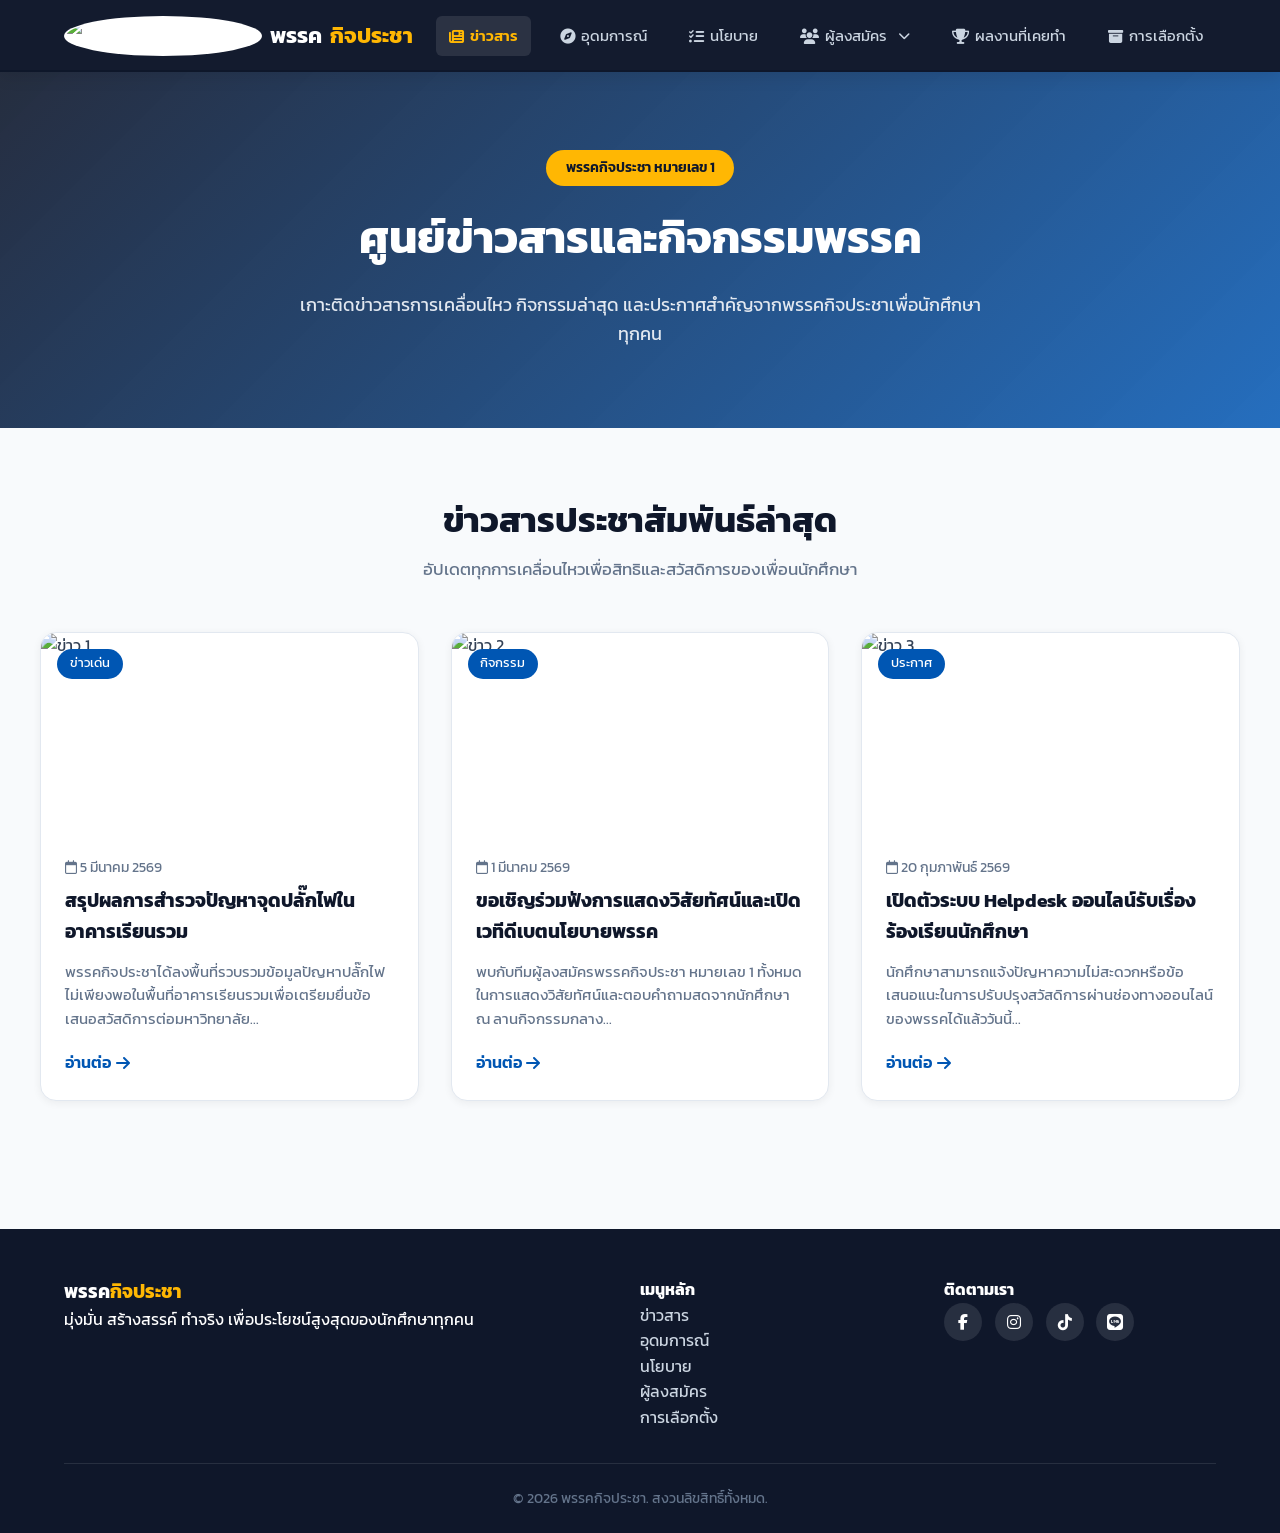
==== index.html @ e157e142 "Add files via upload" ====
<!DOCTYPE html>
<html lang="th">

<head>
    <meta charset="UTF-8">
    <meta name="viewport" content="width=device-width, initial-scale=1.0">
    <title>พรรคกิจประชา - มุ่งมั่น สร้างสรรค์ ทำจริง</title>

    <!-- Font Awesome Icons -->
    <link rel="stylesheet" href="https://cdnjs.cloudflare.com/ajax/libs/font-awesome/6.4.0/css/all.min.css">

    <!-- Google Fonts (Kanit) -->
    <link href="https://fonts.googleapis.com/css2?family=Kanit:wght@300;400;500;600;700&display=swap" rel="stylesheet">
    <link rel="stylesheet" href="style.css">
    <!-- CSS รวมทั้งหมดอยู่ในไฟล์เดียว -->

</head>

<body>

    <!-- Header & Navigation Bar -->
    <header id="navbar">
        <nav>
            <div class="logo">
                <img src="https://scontent-bkk1-1.xx.fbcdn.net/v/t39.30808-6/301998673_479742937495846_8703341393897800953_n.jpg?stp=dst-jpg_tt6&cstp=mx750x750&ctp=s750x750&_nc_cat=106&ccb=1-7&_nc_sid=6ee11a&_nc_ohc=Xnb6W0IdQNkQ7kNvwEFnQJK&_nc_oc=Adq9XtlJ3AgE42coR0HuyTRVXUGsBDK_wvQ3F7qLfOXLGyR4Xwcr4SAEd69-HNTDdKQ&_nc_zt=23&_nc_ht=scontent-bkk1-1.xx&_nc_gid=su1UbnHG2oLveEBMeu8yOA&_nc_ss=7a2a8&oh=00_AQFoLBh2l_4d-lmTVHKwUXByR1XOTA-Iq9SkesvbZ017SA&oe=6A7D83AE"
                    alt="โลโก้พรรคกิจประชา" class="logo-img">
                พรรค<span>กิจประชา</span>
            </div>

            <ul class="nav-links" id="navLinks">
                <li>
                    <a onclick="switchPage('home')" class="nav-link active" id="nav-home">
                        <i class="fa-solid fa-newspaper"></i> ข่าวสาร
                    </a>
                </li>
                <li>
                    <a onclick="switchPage('ideology')" class="nav-link" id="nav-ideology">
                        <i class="fa-solid fa-compass"></i> อุดมการณ์
                    </a>
                </li>
                <li>
                    <a onclick="switchPage('policies')" class="nav-link" id="nav-policies">
                        <i class="fa-solid fa-list-check"></i> นโยบาย
                    </a>
                </li>

                <!-- เมนูดร็อปดาวน์เลือก "องค์การ" หรือ "สภา" -->
                <li class="dropdown">
                    <a onclick="switchPage('candidates')" class="nav-link" id="nav-candidates">
                        <i class="fa-solid fa-users"></i> ผู้ลงสมัคร <i
                            class="fa-solid fa-chevron-down dropdown-icon"></i>
                    </a>
                    <ul class="dropdown-menu">
                        <li>
                            <a onclick="switchPage('candidates', 'organization')">
                                <i class="fa-solid fa-users-gear"></i> องค์การนักศึกษา
                            </a>
                        </li>
                        <li>
                            <a onclick="switchPage('candidates', 'council')">
                                <i class="fa-solid fa-building-columns"></i> สภานักศึกษา
                            </a>
                        </li>
                    </ul>
                </li>

                <li>
                    <a onclick="switchPage('achievements')" class="nav-link" id="nav-achievements">
                        <i class="fa-solid fa-trophy"></i> ผลงานที่เคยทำ
                    </a>
                </li>
                <li>
                    <a onclick="switchPage('election')" class="nav-link" id="nav-election">
                        <i class="fa-solid fa-box-archive"></i> การเลือกตั้ง
                    </a>
                </li>
            </ul>

            <div class="hamburger" id="hamburger"><i class="fa-solid fa-bars"></i></div>
        </nav>
    </header>

    <!-- PAGE 1: หน้าหลัก (ศูนย์ข่าวสารและกิจกรรม) -->
    <main id="page-home" class="page-section active">
        <section class="hero-section">
            <div class="hero-content">
                <span class="badge">พรรคกิจประชา หมายเลข 1</span>
                <h1>ศูนย์ข่าวสารและกิจกรรมพรรค</h1>
                <p>เกาะติดข่าวสารการเคลื่อนไหว กิจกรรมล่าสุด และประกาศสำคัญจากพรรคกิจประชาเพื่อนักศึกษาทุกคน</p>
            </div>
        </section>

        <section class="section-padding container">
            <h2 class="section-title">ข่าวสารประชาสัมพันธ์ล่าสุด</h2>
            <p class="section-subtitle">อัปเดตทุกการเคลื่อนไหวเพื่อสิทธิและสวัสดิการของเพื่อนนักศึกษา</p>

            <div class="news-grid">
                <article class="news-card">
                    <div class="news-img">
                        <img src="https://images.unsplash.com/photo-1540575467063-178a50c2df87?auto=format&fit=crop&w=600&q=80"
                            alt="ข่าว 1">
                        <span class="news-tag">ข่าวเด่น</span>
                    </div>
                    <div class="news-body">
                        <span class="news-date"><i class="fa-regular fa-calendar"></i> 5 มีนาคม 2569</span>
                        <h3>สรุปผลการสำรวจปัญหาจุดปลั๊กไฟในอาคารเรียนรวม</h3>
                        <p>พรรคกิจประชาได้ลงพื้นที่รวบรวมข้อมูลปัญหาปลั๊กไฟไม่เพียงพอในพื้นที่อาคารเรียนรวมเพื่อเตรียมยื่นข้อเสนอสวัสดิการต่อมหาวิทยาลัย...
                        </p>
                        <a href="#" class="news-link">อ่านต่อ <i class="fa-solid fa-arrow-right"></i></a>
                    </div>
                </article>

                <article class="news-card">
                    <div class="news-img">
                        <img src="https://images.unsplash.com/photo-1523580494863-6f3031224c94?auto=format&fit=crop&w=600&q=80"
                            alt="ข่าว 2">
                        <span class="news-tag">กิจกรรม</span>
                    </div>
                    <div class="news-body">
                        <span class="news-date"><i class="fa-regular fa-calendar"></i> 1 มีนาคม 2569</span>
                        <h3>ขอเชิญร่วมฟังการแสดงวิสัยทัศน์และเปิดเวทีดีเบตนโยบายพรรค</h3>
                        <p>พบกับทีมผู้ลงสมัครพรรคกิจประชา หมายเลข 1 ทั้งหมด ในการแสดงวิสัยทัศน์และตอบคำถามสดจากนักศึกษา
                            ณ ลานกิจกรรมกลาง...</p>
                        <a href="#" class="news-link">อ่านต่อ <i class="fa-solid fa-arrow-right"></i></a>
                    </div>
                </article>

                <article class="news-card">
                    <div class="news-img">
                        <img src="https://images.unsplash.com/photo-1517048676732-d65bc937f952?auto=format&fit=crop&w=600&q=80"
                            alt="ข่าว 3">
                        <span class="news-tag">ประกาศ</span>
                    </div>
                    <div class="news-body">
                        <span class="news-date"><i class="fa-regular fa-calendar"></i> 20 กุมภาพันธ์ 2569</span>
                        <h3>เปิดตัวระบบ Helpdesk ออนไลน์รับเรื่องร้องเรียนนักศึกษา</h3>
                        <p>นักศึกษาสามารถแจ้งปัญหาความไม่สะดวกหรือข้อเสนอแนะในการปรับปรุงสวัสดิการผ่านช่องทางออนไลน์ของพรรคได้แล้ววันนี้...
                        </p>
                        <a href="#" class="news-link">อ่านต่อ <i class="fa-solid fa-arrow-right"></i></a>
                    </div>
                </article>
            </div>
        </section>
    </main>

    <!-- PAGE 2: อุดมการณ์พรรค -->
    <main id="page-ideology" class="page-section">
        <section class="section-padding container">
            <h2 class="section-title">อุดมการณ์พรรค</h2>
            <p class="section-subtitle">หลักการที่พวกเรายึดมั่นและใช้เป็นแนวทางในการทำงานเพื่อนักศึกษาทุกคน</p>

            <div class="grid-3">
                <div class="card-box">
                    <div class="card-icon"><i class="fa-solid fa-shield-halved"></i></div>
                    <h3>โปร่งใส ตรวจสอบได้</h3>
                    <p>ยึดมั่นในธรรมาภิบาล
                        พร้อมเปิดเผยการทำงานและการใช้งบประมาณสโมสรนักศึกษาให้ทุกคนรับรู้ผ่านระบบแดชบอร์ดออนไลน์</p>
                </div>
                <div class="card-box">
                    <div class="card-icon"><i class="fa-solid fa-hand-holding-heart"></i></div>
                    <h3>เท่าเทียม และครอบคลุม</h3>
                    <p>เคารพความหลากหลายทางความคิด เพศ และวัฒนธรรม เพื่อสร้างสังคมนักศึกษาที่เป็นมิตร ปลอดภัย
                        และเปิดกว้างสำหรับทุกคน</p>
                </div>
                <div class="card-box">
                    <div class="card-icon"><i class="fa-solid fa-bullseye"></i></div>
                    <h3>เน้นผลประโยชน์นักศึกษา</h3>
                    <p>พร้อมเป็นตัวแทนในการปกป้องสิทธิ สวัสดิการ และผลประโยชน์สูงสุดของเพื่อนนักศึกษา
                        โดยไม่ยอมก้มหัวให้กับความไม่ถูกต้อง</p>
                </div>
            </div>
        </section>
    </main>

    <!-- PAGE 3: นโยบายพรรค -->
    <main id="page-policies" class="page-section">
        <section class="section-padding container">
            <h2 class="section-title">นโยบายพรรค</h2>
            <p class="section-subtitle">ข้อเสนอที่จับต้องได้ นำไปปฏิบัติได้จริง
                เพื่อคุณภาพชีวิตที่ดีขึ้นในรั้วมหาวิทยาลัย</p>

            <div class="grid-3">
                <div class="policy-card">
                    <div class="policy-badge">สวัสดิการ</div>
                    <h3>1. ปรับปรุงสวัสดิการและสิ่งอำนวยความสะดวก</h3>
                    <p>เพิ่มจุดปลั๊กไฟ ห้องอ่านหนังสือ 24 ชม. ในช่วงสอบ
                        และปรับปรุงไฟส่องสว่างตามจุดเสี่ยงรอบมหาวิทยาลัยเพื่อความปลอดภัย</p>
                </div>
                <div class="policy-card">
                    <div class="policy-badge">การเดินทาง</div>
                    <h3>2. ผลักดันการเดินทางที่ปลอดภัยและสะดวก</h3>
                    <p>เพิ่มจำนวนรถรับ-ส่งภายในมหาวิทยาลัย (EV Shuttle)
                        และประสานงานปรับปรุงทางเท้าให้รองรับผู้ใช้งานทุกคน</p>
                </div>
                <div class="policy-card">
                    <div class="policy-badge">กิจกรรม</div>
                    <h3>3. สนับสนุนกิจกรรมและการเรียนรู้</h3>
                    <p>กระจายงบประมาณจัดชมรมอย่างทั่วถึง และเพิ่มทุนสนับสนุนการแข่งขัน/สัมมนานอกสถานที่ของนักศึกษา</p>
                </div>
            </div>
        </section>
    </main>

    <!-- PAGE 4: แนะนำผู้ลงสมัคร (องค์การ & สภา) -->
    <main id="page-candidates" class="page-section">
        <section class="section-padding container">
            <h2 class="section-title">ผู้สมัครรับเลือกตั้ง</h2>
            <p class="section-subtitle">พรรคกิจประชา หมายเลข 1 มุ่งมั่นรับใช้และขับเคลื่อนพลังนักศึกษา</p>

            <!-- ปุ่ม Toggle สลับหน้า องค์การ/สภานักศึกษา -->
            <div class="org-toggle-container">
                <button class="org-tab-btn active" id="btn-tab-org" onclick="switchOrgTab('organization')">
                    <i class="fa-solid fa-users-gear"></i> องค์การนักศึกษา (20 ตำแหน่ง)
                </button>
                <button class="org-tab-btn" id="btn-tab-council" onclick="switchOrgTab('council')">
                    <i class="fa-solid fa-building-columns"></i> สภานักศึกษา (สัดส่วนทั่วไป & คณะ)
                </button>
            </div>

            <!-- TAB 1: องค์การนักศึกษา -->
            <div id="tab-organization" class="org-tab-content active">
                <h3 class="group-header-title"><i class="fa-solid fa-user-check"></i> ผู้ลงสมัครองค์การนักศึกษา (20
                    ฝ่าย/ตำแหน่ง)</h3>

                <div class="candidate-photo-grid">
                    <div class="photo-card" onclick="openModal('นายรุสฟาน อุโบ', 'นายกองค์การนักศึกษา', 'pang.JPG')">
                        <div class="photo-frame"><img src="pang.JPG" alt="ผู้สมัคร"></div>
                        <div class="photo-card-info">
                            <div class="candidate-name-th">รุสฟาน</div>
                            <div class="candidate-surname-th">อุโบ</div>
                            <span class="candidate-position-tag">นายกองค์การนักศึกษา</span>
                        </div>
                    </div>

                    <div class="photo-card" onclick="openModal('นายริดวัน แวนิ', 'อุปนายกฝ่ายบริหาร', 'wang.jpg')">
                        <div class="photo-frame"><img src="wang.jpg" alt="ผู้สมัคร"></div>
                        <div class="photo-card-info">
                            <div class="candidate-name-th">ริดวัน</div>
                            <div class="candidate-surname-th">แวนิ</div>
                            <span class="candidate-position-tag">อุปนายกฝ่ายบริหาร</span>
                        </div>
                    </div>

                    <div class="photo-card"
                        onclick="openModal('นางสาวแวนาเฟียนา หลงเน๊าะ', 'เหรัญญิก', 'waefiana.jpg')">
                        <div class="photo-frame"><img src="waefiana.jpg" alt="ผู้สมัคร"></div>
                        <div class="photo-card-info">
                            <div class="candidate-name-th">แวนาเฟียนา</div>
                            <div class="candidate-surname-th">หลงเน๊าะ</div>
                            <span class="candidate-position-tag">เหรัญญิก</span>
                        </div>
                    </div>

                    <div class="photo-card"
                        onclick="openModal('นายซุลฟาฮ์มี อีซอ', 'เลขาธิการ', 'นาย ซุลฟาฮ์มีน อีซอ.jpg')">
                        <div class="photo-frame"><img src="นาย ซุลฟาฮ์มีน อีซอ.jpg" alt="ผู้สมัคร"></div>
                        <div class="photo-card-info">
                            <div class="candidate-name-th">ซุลฟาฮ์มี</div>
                            <div class="candidate-surname-th">อีซอ</div>
                            <span class="candidate-position-tag">เลขาธิการ</span>
                        </div>
                    </div>

                    <div class="photo-card" onclick="openModal('นายอานัส แมแล', 'นายทะเบียน', 'นาย อนัส แมแล.jpg')">
                        <div class="photo-frame"><img src="นาย อนัส แมแล.jpg" alt="ผู้สมัคร"></div>
                        <div class="photo-card-info">
                            <div class="candidate-name-th">อานัส</div>
                            <div class="candidate-surname-th">แมแล</div>
                            <span class="candidate-position-tag">นายทะเบียน</span>
                        </div>
                    </div>

                    <div class="photo-card"
                        onclick="openModal('นายอัสนาวีย์ ปะกาฮะรัง', 'ฝ่ายสวัสดิการนักศึกษา', 'อัสนาวีย์  ปะกาฮะรัง.JPG')">
                        <div class="photo-frame"><img src="อัสนาวีย์  ปะกาฮะรัง.JPG" alt="ผู้สมัคร"></div>
                        <div class="photo-card-info">
                            <div class="candidate-name-th">อัสนาวีย์</div>
                            <div class="candidate-surname-th">ปะกาฮะรัง</div>
                            <span class="candidate-position-tag">ฝ่ายสวัสดิการนักศึกษา</span>
                        </div>
                    </div>

                    <div class="photo-card"
                        onclick="openModal('นายอิบรอเฮง เจะเลาะ', 'ฝ่ายเทคโนโลยีสารสนเทศ', 'อิบรอเฮง เจะเลาะ .jpg')">
                        <div class="photo-frame"><img src="อิบรอเฮง เจะเลาะ .jpg" alt="ผู้สมัคร"></div>
                        <div class="photo-card-info">
                            <div class="candidate-name-th">อิบรอเฮง</div>
                            <div class="candidate-surname-th">เจะเลาะ</div>
                            <span class="candidate-position-tag">ฝ่ายเทคโนโลยีสารสนเทศ</span>
                        </div>
                    </div>

                    <div class="photo-card" onclick="openModal('นางสาวภัทรา รักเรียน', 'ฝ่ายประชาสัมพันธ์', 'แนน.JPG')">
                        <div class="photo-frame"><img src="แนน.JPG" alt="ผู้สมัคร"></div>
                        <div class="photo-card-info">
                            <div class="candidate-name-th">ภัทรา</div>
                            <div class="candidate-surname-th">รักเรียน</div>
                            <span class="candidate-position-tag">ฝ่ายประชาสัมพันธ์</span>
                        </div>
                    </div>

                    <div class="photo-card" onclick="openModal('นางสาวภัทรา รักเรียน', 'ฝ่ายประชาสัมพันธ์', 'แนน.JPG')">
                        <div class="photo-frame"><img src="แนน.JPG" alt="ผู้สมัคร"></div>
                        <div class="photo-card-info">
                            <div class="candidate-name-th">ภัทรา</div>
                            <div class="candidate-surname-th">รักเรียน</div>
                            <span class="candidate-position-tag">ฝ่ายประชาสัมพันธ์</span>
                        </div>
                    </div>

                    <div class="photo-card" onclick="openModal('นางสาวภัทรา รักเรียน', 'ฝ่ายประชาสัมพันธ์', 'แนน.JPG')">
                        <div class="photo-frame"><img src="แนน.JPG" alt="ผู้สมัคร"></div>
                        <div class="photo-card-info">
                            <div class="candidate-name-th">ภัทรา</div>
                            <div class="candidate-surname-th">รักเรียน</div>
                            <span class="candidate-position-tag">ฝ่ายประชาสัมพันธ์</span>
                        </div>
                    </div>

                    <div class="photo-card" onclick="openModal('นางสาวภัทรา รักเรียน', 'ฝ่ายประชาสัมพันธ์', 'แนน.JPG')">
                        <div class="photo-frame"><img src="แนน.JPG" alt="ผู้สมัคร"></div>
                        <div class="photo-card-info">
                            <div class="candidate-name-th">ภัทรา</div>
                            <div class="candidate-surname-th">รักเรียน</div>
                            <span class="candidate-position-tag">ฝ่ายประชาสัมพันธ์</span>
                        </div>
                    </div>

                    <div class="photo-card" onclick="openModal('นางสาวภัทรา รักเรียน', 'ฝ่ายประชาสัมพันธ์', 'แนน.JPG')">
                        <div class="photo-frame"><img src="แนน.JPG" alt="ผู้สมัคร"></div>
                        <div class="photo-card-info">
                            <div class="candidate-name-th">ภัทรา</div>
                            <div class="candidate-surname-th">รักเรียน</div>
                            <span class="candidate-position-tag">ฝ่ายประชาสัมพันธ์</span>
                        </div>
                    </div>

                    <div class="photo-card" onclick="openModal('นางสาวภัทรา รักเรียน', 'ฝ่ายประชาสัมพันธ์', 'แนน.JPG')">
                        <div class="photo-frame"><img src="แนน.JPG" alt="ผู้สมัคร"></div>
                        <div class="photo-card-info">
                            <div class="candidate-name-th">ภัทรา</div>
                            <div class="candidate-surname-th">รักเรียน</div>
                            <span class="candidate-position-tag">ฝ่ายประชาสัมพันธ์</span>
                        </div>
                    </div>

                    <div class="photo-card" onclick="openModal('นางสาวภัทรา รักเรียน', 'ฝ่ายประชาสัมพันธ์', 'แนน.JPG')">
                        <div class="photo-frame"><img src="แนน.JPG" alt="ผู้สมัคร"></div>
                        <div class="photo-card-info">
                            <div class="candidate-name-th">ภัทรา</div>
                            <div class="candidate-surname-th">รักเรียน</div>
                            <span class="candidate-position-tag">ฝ่ายประชาสัมพันธ์</span>
                        </div>
                    </div>

                    <div class="photo-card" onclick="openModal('นางสาวภัทรา รักเรียน', 'ฝ่ายประชาสัมพันธ์', 'แนน.JPG')">
                        <div class="photo-frame"><img src="แนน.JPG" alt="ผู้สมัคร"></div>
                        <div class="photo-card-info">
                            <div class="candidate-name-th">ภัทรา</div>
                            <div class="candidate-surname-th">รักเรียน</div>
                            <span class="candidate-position-tag">ฝ่ายประชาสัมพันธ์</span>
                        </div>
                    </div>

                    <div class="photo-card" onclick="openModal('นางสาวภัทรา รักเรียน', 'ฝ่ายประชาสัมพันธ์', 'แนน.JPG')">
                        <div class="photo-frame"><img src="แนน.JPG" alt="ผู้สมัคร"></div>
                        <div class="photo-card-info">
                            <div class="candidate-name-th">ภัทรา</div>
                            <div class="candidate-surname-th">รักเรียน</div>
                            <span class="candidate-position-tag">ฝ่ายประชาสัมพันธ์</span>
                        </div>
                    </div>

                    <div class="photo-card" onclick="openModal('นางสาวภัทรา รักเรียน', 'ฝ่ายประชาสัมพันธ์', 'แนน.JPG')">
                        <div class="photo-frame"><img src="แนน.JPG" alt="ผู้สมัคร"></div>
                        <div class="photo-card-info">
                            <div class="candidate-name-th">ภัทรา</div>
                            <div class="candidate-surname-th">รักเรียน</div>
                            <span class="candidate-position-tag">ฝ่ายประชาสัมพันธ์</span>
                        </div>
                    </div>

                    <div class="photo-card" onclick="openModal('นางสาวภัทรา รักเรียน', 'ฝ่ายประชาสัมพันธ์', 'แนน.JPG')">
                        <div class="photo-frame"><img src="แนน.JPG" alt="ผู้สมัคร"></div>
                        <div class="photo-card-info">
                            <div class="candidate-name-th">ภัทรา</div>
                            <div class="candidate-surname-th">รักเรียน</div>
                            <span class="candidate-position-tag">ฝ่ายประชาสัมพันธ์</span>
                        </div>
                    </div>
                </div>
            </div>

            <!-- TAB 2: สภานักศึกษา -->
            <div id="tab-council" class="org-tab-content">
                <div class="council-section">
                    <h3 class="group-header-title"><i class="fa-solid fa-layer-group"></i> สมาชิกสภานักศึกษา -
                        แบบสัดส่วนทั่วไป (20 ลำดับ)</h3>
                    <div class="candidate-photo-grid">
                        <div class="photo-card">
                            <div class="photo-frame"><img src="wang.jpg" alt="ผู้สมัคร"></div>
                            <div class="photo-card-info">
                                <div class="candidate-name-th">ริดวัน แวนิ</div>
                                <div class="candidate-surname-th">คณะมนุษยศาสตร์และสังคมศาสตร์</div>
                                <span class="candidate-position-tag">สัดส่วนทั่วไป ลำดับ 1</span>
                            </div>
                        </div>

                        <div class="photo-card">
                            <div class="photo-frame"><img src="อิลยาส สะอารี.png" alt="ผู้สมัคร"></div>
                            <div class="photo-card-info">
                                <div class="candidate-name-th">อิลยาส สะอารี</div>
                                <div class="candidate-surname-th">คณะรัฐศาสตร์</div>
                                <span class="candidate-position-tag">สัดส่วนทั่วไป ลำดับ 2</span>
                            </div>
                        </div>

                        <div class="photo-card">
                            <div class="photo-frame"><img src="ฟัฎลินี.jpg" alt="ผู้สมัคร"></div>
                            <div class="photo-card-info">
                                <div class="candidate-name-th">ฟัฎลินี โต๊ะกาลี</div>
                                <div class="candidate-surname-th">คณะมนุษยศาสตร์และสังคมศาสตร์</div>
                                <span class="candidate-position-tag">สัดส่วนทั่วไป ลำดับ 3</span>
                            </div>
                        </div>

                        <div class="photo-card">
                            <div class="photo-frame"><img src="นาซีเราะห์.JPG" alt="ผู้สมัคร"></div>
                            <div class="photo-card-info">
                                <div class="candidate-name-th">นาซีเราห์ แมหะ</div>
                                <div class="candidate-surname-th">คณะมนุษยศาสตร์และสังคมศาสตร์</div>
                                <span class="candidate-position-tag">สัดส่วนทั่วไป ลำดับ 4</span>
                            </div>
                        </div>

                        <div class="photo-card">
                            <div class="photo-frame"><img src="อุลฟะฮ เจ๊ะโด.png" alt="ผู้สมัคร"></div>
                            <div class="photo-card-info">
                                <div class="candidate-name-th">อุลฟะฮ เจ๊ะโด</div>
                                <div class="candidate-surname-th">คณะรัฐศาสตร์</div>
                                <span class="candidate-position-tag">สัดส่วนทั่วไป ลำดับ 5</span>
                            </div>
                        </div>

                        <div class="photo-card">
                            <div class="photo-frame"><img src="ซูไรดา ลาเต๊ะ.JPG" alt="ผู้สมัคร"></div>
                            <div class="photo-card-info">
                                <div class="candidate-name-th">ซูไรดา ลาเต๊ะ</div>
                                <div class="candidate-surname-th">คณะรัฐศาสตร์</div>
                                <span class="candidate-position-tag">สัดส่วนทั่วไป ลำดับ 6</span>
                            </div>
                        </div>

                        <div class="photo-card">
                            <div class="photo-frame"><img src="สุพัตรา เหมพันธ์.JPG" alt="ผู้สมัคร"></div>
                            <div class="photo-card-info">
                                <div class="candidate-name-th">สุพัตรา เหมพันธ์</div>
                                <div class="candidate-surname-th">คณะมนุษยศาสตร์และสังคมศาสตร์</div>
                                <span class="candidate-position-tag">สัดส่วนทั่วไป ลำดับ 7</span>
                            </div>
                        </div>

                        <div class="photo-card">
                            <div class="photo-frame"><img src="อับดุลฮากิม มะสีแมง.png" alt="ผู้สมัคร"></div>
                            <div class="photo-card-info">
                                <div class="candidate-name-th">อับดุุลฮากิม มะสีแมง</div>
                                <div class="candidate-surname-th">คณะรัฐศาสตร์</div>
                                <span class="candidate-position-tag">สัดส่วนทั่วไป ลำดับ 8</span>
                            </div>
                        </div>

                        <div class="photo-card">
                            <div class="photo-frame"><img src="อาดือนัน.JPG" alt="ผู้สมัคร"></div>
                            <div class="photo-card-info">
                                <div class="candidate-name-th">อาดือนัน มะตีเยาะ</div>
                                <div class="candidate-surname-th">คณะรัฐศาสตร์</div>
                                <span class="candidate-position-tag">สัดส่วนทั่วไป ลำดับ 9</span>
                            </div>
                        </div>

                        <div class="photo-card">
                            <div class="photo-frame"><img src="นาย ซุลฟาฮ์มีน อีซอ.jpg" alt="ผู้สมัคร"></div>
                            <div class="photo-card-info">
                                <div class="candidate-name-th">ซุลฟาฮ์มี อีซอ</div>
                                <div class="candidate-surname-th">คณะวิทยาการอิสลาม</div>
                                <span class="candidate-position-tag">สัดส่วนทั่วไป ลำดับ 10</span>
                            </div>
                        </div>

                        <div class="photo-card">
                            <div class="photo-frame"><img src="นาย อนัส แมแล.jpg" alt="ผู้สมัคร"></div>
                            <div class="photo-card-info">
                                <div class="candidate-name-th">อานัส แมแล</div>
                                <div class="candidate-surname-th">คณะรัฐศาสตร์</div>
                                <span class="candidate-position-tag">สัดส่วนทั่วไป ลำดับ 11</span>
                            </div>
                        </div>

                        <div class="photo-card">
                            <div class="photo-frame"><img src="เจริญ วงค์ปราณี.png" alt="ผู้สมัคร"></div>
                            <div class="photo-card-info">
                                <div class="candidate-name-th">เจริญ วงค์ปราณี</div>
                                <div class="candidate-surname-th">คณะรัฐศาสตร์</div>
                                <span class="candidate-position-tag">สัดส่วนทั่วไป ลำดับ 12</span>
                            </div>
                        </div>

                        <div class="photo-card">
                            <div class="photo-frame"><img src="อัสนะ แวกาจิ.png" alt="ผู้สมัคร"></div>
                            <div class="photo-card-info">
                                <div class="candidate-name-th">อัสนะ แวกาจิ</div>
                                <div class="candidate-surname-th">คณะมนุษยศาสตร์และสังคมศาสตร์</div>
                                <span class="candidate-position-tag">สัดส่วนทั่วไป ลำดับ 13</span>
                            </div>
                        </div>

                        <div class="photo-card">
                            <div class="photo-frame"><img src="waefiana.jpg" alt="ผู้สมัคร"></div>
                            <div class="photo-card-info">
                                <div class="candidate-name-th">แวนาเฟียนา</div>
                                <div class="candidate-surname-th">คณะศิลปกรรมศาสตร์</div>
                                <span class="candidate-position-tag">สัดส่วนทั่วไป ลำดับ 14</span>
                            </div>
                        </div>

                        <div class="photo-card">
                            <div class="photo-frame"><img src="ฟาอีซูน.jpeg" alt="ผู้สมัคร"></div>
                            <div class="photo-card-info">
                                <div class="candidate-name-th">ฟาอีซูน วาเฮง</div>
                                <div class="candidate-surname-th">คณะมนุษยศาสตร์และสังคมศาสตร์</div>
                                <span class="candidate-position-tag">สัดส่วนทั่วไป ลำดับ 15</span>
                            </div>
                        </div>

                        <div class="photo-card">
                            <div class="photo-frame"><img src="อัสนาวีย์  ปะกาฮะรัง.JPG" alt="ผู้สมัคร"></div>
                            <div class="photo-card-info">
                                <div class="candidate-name-th">อัสนาวีย์ ปะกาฮารัง</div>
                                <div class="candidate-surname-th">คณะวิทยาศาสตร์และเทคโนโลยี</div>
                                <span class="candidate-position-tag">สัดส่วนทั่วไป ลำดับ 16</span>
                            </div>
                        </div>

                        <div class="photo-card">
                            <div class="photo-frame"><img src="ปรมินทร์.jpg" alt="ผู้สมัคร"></div>
                            <div class="photo-card-info">
                                <div class="candidate-name-th">ปรมินทร์ </div>
                                <div class="candidate-surname-th">คณะมนุษยศาสตร์และสังคมศาสตร์</div>
                                <span class="candidate-position-tag">สัดส่วนทั่วไป ลำดับ 17</span>
                            </div>
                        </div>
                    </div>
                </div>

                <hr class="section-divider">

                <div class="council-section">
                    <h2 class="sub-section-title"><i class="fa-solid fa-graduation-cap"></i> สมาชิกสภานักศึกษา -
                        แบบสัดส่วนคณะ</h2>
                    <div class="faculty-block">
                        <div class="faculty-title"><i class="fa-solid fa-university"></i> คณะศึกษาศาสตร์</div>
                        <div class="candidate-photo-grid">
                            <div class="photo-card">
                                <div class="photo-frame"><img src="แนน.JPG" alt="ผู้สมัคร"></div>
                                <div class="photo-card-info">
                                    <div class="candidate-name-th">ศศิประภา อาดเนิน</div>
                                    <div class="candidate-surname-th">คณะศึกษาศาสตร์</div>
                                    <span class="candidate-position-tag">ยินยอม</span>
                                </div>
                            </div>

                            <div class="photo-card">
                                <div class="photo-frame"><img src="กณวรระน์ ศรีรักษ์.JPG" alt="ผู้สมัคร"></div>
                                <div class="photo-card-info">
                                    <div class="candidate-name-th">กณวรรณ์ ศรีรักษ์</div>
                                    <div class="candidate-surname-th">คณะศึกษาศาสตร์</div>
                                    <span class="candidate-position-tag">ยินยอม</span>
                                </div>
                            </div>

                            <div class="photo-card">
                                <div class="photo-frame"><img src="บีลาล เจ๊ะเลาะ.jpg" alt="ผู้สมัคร"></div>
                                <div class="photo-card-info">
                                    <div class="candidate-name-th">บีลาล เจ๊ะเลาะ</div>
                                    <div class="candidate-surname-th">คณะศึกษาศาสตร์</div>
                                    <span class="candidate-position-tag">ยินยอม</span>
                                </div>
                            </div>

                            <div class="photo-card">
                                <div class="photo-frame"><img src="มูฮำหมัดซาฟีอีน หะ.jpg" alt="ผู้สมัคร"></div>
                                <div class="photo-card-info">
                                    <div class="candidate-name-th">ซาฟีอีน หะ</div>
                                    <div class="candidate-surname-th">คณะศึกษาศาสตร์</div>
                                    <span class="candidate-position-tag">ยินยอม</span>
                                </div>
                            </div>

                            <div class="photo-card">
                                <div class="photo-frame"><img src="มูรณี บาเหะ.jpeg" alt="ผู้สมัคร"></div>
                                <div class="photo-card-info">
                                    <div class="candidate-name-th">มูรนี บาเกะ</div>
                                    <div class="candidate-surname-th">เจะเลาะ</div>
                                    <span class="candidate-position-tag">ยินยอม</span>
                                </div>
                            </div>
                        </div>
                    </div>

                    <div class="faculty-block">
                        <div class="faculty-title"><i class="fa-solid fa-university"></i> คณะมนุษยศาสตร์และสังคมศาสตร์
                        </div>
                        <div class="candidate-photo-grid">
                            <div class="photo-card">
                                <div class="photo-frame"><img src="มูฮำหมัด เจ๊ะเด็ง.jpg" alt="ผู้สมัคร"></div>
                                <div class="photo-card-info">
                                    <div class="candidate-name-th">มููฮำหมัด เจ๊ะเด็ง</div>
                                    <div class="candidate-surname-th">คณะมนุษยศาสตร์และสังคมศาสตร์</div>
                                    <span class="candidate-position-tag">ยินยอม</span>
                                </div>
                            </div>

                            <div class="photo-card">
                                <div class="photo-frame"><img src="ชัชวีร์ แอเหย็บ.jpg" alt="ผู้สมัคร"></div>
                                <div class="photo-card-info">
                                    <div class="candidate-name-th">ชัชวีย์ แอเหย็บ</div>
                                    <div class="candidate-surname-th">คณะมนุษยศาสตร์และสังคมศาสตร์</div>
                                    <span class="candidate-position-tag">ยินยอม</span>
                                </div>
                            </div>

                            <div class="photo-card">
                                <div class="photo-frame"><img src="กูซูรัยนี กาซอ.jpg" alt="ผู้สมัคร"></div>
                                <div class="photo-card-info">
                                    <div class="candidate-name-th">กูซูรัยนี กาซอ</div>
                                    <div class="candidate-surname-th">คณะมนุษยศาสตร์และสังคมศาสตร์</div>
                                    <span class="candidate-position-tag">ยินยอม</span>
                                </div>
                            </div>

                            <div class="photo-card">
                                <div class="photo-frame"><img src="อัจฉริยา นัยนา.jpg" alt="ผู้สมัคร"></div>
                                <div class="photo-card-info">
                                    <div class="candidate-name-th">อัจฉริยา นัยนา</div>
                                    <div class="candidate-surname-th">คณะมนุษยศาสตร์และสังคมศาสตร์</div>
                                    <span class="candidate-position-tag">ยินยอม</span>
                                </div>
                            </div>

                            <div class="photo-card">
                                <div class="photo-frame"><img src="เจ๊ะฮานีซะห หะยีมะแซ.png" alt="ผู้สมัคร"></div>
                                <div class="photo-card-info">
                                    <div class="candidate-name-th">เจ๊ะฮานีซะห หะยีมะแซ</div>
                                    <div class="candidate-surname-th">คณะมนุษยศาสตร์และสังคมศาสตร์</div>
                                    <span class="candidate-position-tag">ยินยอม</span>
                                </div>
                            </div>
                        </div>
                    </div>

                    <div class="faculty-block">
                        <div class="faculty-title"><i class="fa-solid fa-university"></i> คณะรัฐศาสตร์</div>
                        <div class="candidate-photo-grid">
                            <div class="photo-card">
                                <div class="photo-frame"><img src="รุุสลัน สะดียามู.JPG" alt="ผู้สมัคร"></div>
                                <div class="photo-card-info">
                                    <div class="candidate-name-th">รุสลัน สะดียามู</div>
                                    <div class="candidate-surname-th">คณะรัฐศาสตร์</div>
                                    <span class="candidate-position-tag">ยินยอม</span>
                                </div>
                            </div>

                            <div class="photo-card">
                                <div class="photo-frame"><img src="ฟุรกอน สาแล.JPG" alt="ผู้สมัคร"></div>
                                <div class="photo-card-info">
                                    <div class="candidate-name-th">ฟุรกอน สาแล</div>
                                    <div class="candidate-surname-th">คณะรัฐศาสตร์</div>
                                    <span class="candidate-position-tag">ยินยอม</span>
                                </div>
                            </div>

                            <div class="photo-card">
                                <div class="photo-frame"><img src="ไรบีนา.JPG" alt="ผู้สมัคร"></div>
                                <div class="photo-card-info">
                                    <div class="candidate-name-th">ไรบีนา</div>
                                    <div class="candidate-surname-th">คณะรัฐศาสตร์</div>
                                    <span class="candidate-position-tag">ยินยอม</span>
                                </div>
                            </div>
                        </div>
                    </div>

                    <div class="faculty-block">
                        <div class="faculty-title"><i class="fa-solid fa-university"></i> คณะวิทยาการอิสลาม</div>
                        <div class="candidate-photo-grid">
                            <div class="photo-card">
                                <div class="photo-frame"><img src="นาย มูฮัมหมัดอิรฟาน มะมิง.jpg" alt="ผู้สมัคร"></div>
                                <div class="photo-card-info">
                                    <div class="candidate-name-th">มููฮำหมัดอิรฟาน มะมิง</div>
                                    <div class="candidate-surname-th">คณะวิทยาการอิสลาม</div>
                                    <span class="candidate-position-tag">ยินยอม</span>
                                </div>
                            </div>

                            <div class="photo-card">
                                <div class="photo-frame"><img src="มูฮำหมัด บิลังโหลด.jpg" alt="ผู้สมัคร"></div>
                                <div class="photo-card-info">
                                    <div class="candidate-name-th">มูฮำหมัด บิลังโหลด</div>
                                    <div class="candidate-surname-th">คณะวิทยาการอิสลาม</div>
                                    <span class="candidate-position-tag">ยินยอม</span>
                                </div>
                            </div>
                        </div>
                    </div>

                    <div class="faculty-block">
                        <div class="faculty-title"><i class="fa-solid fa-university"></i> คณะวิทยาการสื่อสาร</div>
                        <div class="candidate-photo-grid">
                            <div class="photo-card">
                                <div class="photo-frame"><img src="ฟาติน มะสูเป็ง.jpg" alt="ผู้สมัคร"></div>
                                <div class="photo-card-info">
                                    <div class="candidate-name-th">ฟาติน มะสูเป็ง</div>
                                    <div class="candidate-surname-th">คณะวิทยาการสื่อสาร</div>
                                    <span class="candidate-position-tag">ยินยอม</span>
                                </div>
                            </div>

                            <div class="photo-card">
                                <div class="photo-frame"><img src="อาหมัดบาดาวี.JPG" alt="ผู้สมัคร"></div>
                                <div class="photo-card-info">
                                    <div class="candidate-name-th">อาหมัดบาดาวี</div>
                                    <div class="candidate-surname-th">คณะวิทยาการสื่อสาร</div>
                                    <span class="candidate-position-tag">ยินยอม</span>
                                </div>
                            </div>
                        </div>
                    </div>

                    <div class="faculty-block">
                        <div class="faculty-title"><i class="fa-solid fa-university"></i> คณะวิทยาศาสตร์และเทคโนโลยี
                        </div>
                        <div class="candidate-photo-grid">
                            <div class="photo-card">
                                <div class="photo-frame"><img src="อิบรอเฮง เจะเลาะ .jpg" alt="ผู้สมัคร"></div>
                                <div class="photo-card-info">
                                    <div class="candidate-name-th">อิบรอเฮง เจะเลาะ</div>
                                    <div class="candidate-surname-th">คณะวิทยาศาสตร์และเทคโนโลยี</div>
                                    <span class="candidate-position-tag">ยินยอม</span>
                                </div>
                            </div>
                        </div>
                    </div>

                    <div class="faculty-block">
                        <div class="faculty-title"><i class="fa-solid fa-university"></i> คณะศิลปกรรมศาสตร์</div>
                        <div class="candidate-photo-grid">
                            <div class="photo-card">
                                <div class="photo-frame"><img src="นาตาชา ดือราแม.JPG" alt="ผู้สมัคร"></div>
                                <div class="photo-card-info">
                                    <div class="candidate-name-th">นาตาชา ดือราแม</div>
                                    <div class="candidate-surname-th">คณะศิลปกรรมศาสตร์</div>
                                    <span class="candidate-position-tag">ยินยอม</span>
                                </div>
                            </div>
                        </div>
                    </div>

                    <div class="faculty-block">
                        <div class="faculty-title"><i class="fa-solid fa-university"></i> คณะพยาบาลศาสตร์</div>
                        <div class="candidate-photo-grid">
                            <div class="photo-card">
                                <div class="photo-frame"><img src="นูรฮายาตี ยูโซะ.png" alt="ผู้สมัคร"></div>
                                <div class="photo-card-info">
                                    <div class="candidate-name-th">นูรฮายาตี ยูโซะ</div>
                                    <div class="candidate-surname-th">คณะพยาบาลศาสตร์</div>
                                    <span class="candidate-position-tag">ยินยอม</span>
                                </div>
                            </div>
                        </div>
                    </div>

                </div>
            </div>
        </section>
    </main>

    <!-- PAGE 5: ผลงานที่เคยทำ -->
    <main id="page-achievements" class="page-section">
        <section class="section-padding container">
            <h2 class="section-title">ผลงานที่เคยทำ</h2>
            <p class="section-subtitle">เส้นทางการขับเคลื่อนที่ผ่านการพิสูจน์มาแล้วด้วยการลงมือทำจริง</p>
            <div class="card-box" style="text-align: left; max-width: 800px; margin: 0 auto;">
                <span style="color:var(--primary-color); font-weight:600;">ภาคเรียนที่ 1 / 2567</span>
                <h3 style="margin-top: 0.5rem; color:var(--dark-color);">โครงการปรับปรุงพื้นที่อ่านหนังสือกลางแจ้ง</h3>
                <p style="color:var(--text-muted); margin-top: 0.5rem;">
                    ประสานงานติดตั้งโต๊ะนั่งอ่านหนังสือพร้อมปลั๊กไฟและระบบ Wi-Fi เพิ่มเติม ณ
                    บริเวณลานกิจกรรมส่วนกลางสำเร็จ</p>
            </div>
        </section>
    </main>

    <!-- PAGE 6: ข้อมูลการเลือกตั้ง -->
    <main id="page-election" class="page-section">
        <section class="section-padding container">
            <h2 class="section-title">ข้อมูลการเลือกตั้ง</h2>
            <p class="section-subtitle">นับถอยหลังสู่การเลือกตั้งสโมสรและสภานักศึกษา</p>

            <div class="card-box election-card">

                <!-- กล่องนับถอยหลัง (Countdown Timer) -->
                <div class="countdown-container">
                    <div class="countdown-box">
                        <span id="cd-days">00</span>
                        <p>วัน</p>
                    </div>
                    <div class="countdown-box">
                        <span id="cd-hours">00</span>
                        <p>ชั่วโมง</p>
                    </div>
                    <div class="countdown-box">
                        <span id="cd-minutes">00</span>
                        <p>นาที</p>
                    </div>
                    <div class="countdown-box">
                        <span id="cd-seconds">00</span>
                        <p>วินาที</p>
                    </div>
                </div>

                <!-- รายละเอียดการเลือกตั้ง -->
                <div class="election-info-list">
                    <p><strong><i class="fa-solid fa-calendar-days"></i> วันลงคะแนน:</strong> 26 สิงหาคม 2569</p>
                    <p><strong><i class="fa-solid fa-clock"></i> เวลา:</strong> 08:30 - 16:30 น.</p>
                    <p><strong><i class="fa-solid fa-location-dot"></i> สถานที่:</strong> อาคารกิจกรรมนักศึกษา และ
                        ระบบลงคะแนนออนไลน์</p>
                </div>

                <!-- แบนเนอร์รณรงค์ -->
                <div class="vote-banner">
                    เข้าช่องลงคะแนน กาเบอร์ <strong>1</strong> พรรคกิจประชา!
                </div>
            </div>
        </section>
    </main>

    <!-- Modal Popup สำหรับแสดงรายละเอียดผู้สมัคร -->
    <div id="candidateModal" class="modal">
        <div class="modal-content">
            <span class="close-modal" onclick="closeModal()">&times;</span>
            <div id="modalBody"></div>
        </div>
    </div>

    <!-- Footer -->
    <footer>
        <div class="container">
            <div class="footer-content">
                <div class="footer-brand">
                    <h3>พรรค<span>กิจประชา</span></h3>
                    <p>มุ่งมั่น สร้างสรรค์ ทำจริง เพื่อประโยชน์สูงสุดของนักศึกษาทุกคน</p>
                </div>

                <div class="footer-links">
                    <h4>เมนูหลัก</h4>
                    <ul>
                        <li><a onclick="switchPage('home')">ข่าวสาร</a></li>
                        <li><a onclick="switchPage('ideology')">อุดมการณ์</a></li>
                        <li><a onclick="switchPage('policies')">นโยบาย</a></li>
                        <li><a onclick="switchPage('candidates')">ผู้ลงสมัคร</a></li>
                        <li><a onclick="switchPage('election')">การเลือกตั้ง</a></li>
                    </ul>
                </div>

                <div class="footer-social">
                    <h4>ติดตามเรา</h4>
                    <div class="social-icons">
                        <a href="https://www.facebook.com/yourpagename" target="_blank" rel="noopener noreferrer"
                            aria-label="Facebook">
                            <i class="fa-brands fa-facebook-f"></i>
                        </a>
                        <a href="https://www.instagram.com/yourusername" target="_blank" rel="noopener noreferrer"
                            aria-label="Instagram">
                            <i class="fa-brands fa-instagram"></i>
                        </a>
                        <a href="https://www.tiktok.com/@yourusername" target="_blank" rel="noopener noreferrer"
                            aria-label="TikTok">
                            <i class="fa-brands fa-tiktok"></i>
                        </a>
                        <a href="https://page.line.me/yourlineid" target="_blank" rel="noopener noreferrer"
                            aria-label="Line">
                            <i class="fa-brands fa-line"></i>
                        </a>
                    </div>
                </div>
            </div>

            <div class="footer-bottom">
                <p>&copy; 2026 พรรคกิจประชา. สงวนลิขสิทธิ์ทั้งหมด.</p>
            </div>
        </div>
    </footer>

    <!-- JavaScript สำหรับควบคุมระบบเว็บไฟล์เดียว -->
    <script>
        // 1. ฟังก์ชันสลับหน้าเว็บ (SPA Router)
        function switchPage(pageId, tabId = null) {
            document.querySelectorAll('.page-section').forEach(page => page.classList.remove('active'));
            const targetPage = document.getElementById('page-' + pageId);
            if (targetPage) targetPage.classList.add('active');

            document.querySelectorAll('.nav-link').forEach(link => link.classList.remove('active'));
            const activeNav = document.getElementById('nav-' + pageId);
            if (activeNav) activeNav.classList.add('active');

            document.getElementById('navLinks').classList.remove('active');
            window.scrollTo({ top: 0, behavior: 'smooth' });

            if (tabId) switchOrgTab(tabId);
        }

        // 2. ฟังก์ชันสลับ Tab องค์การ / สภาพ
        function switchOrgTab(tabName) {
            document.querySelectorAll('.org-tab-content').forEach(tab => tab.classList.remove('active'));
            document.querySelectorAll('.org-tab-btn').forEach(btn => btn.classList.remove('active'));

            const targetTab = document.getElementById('tab-' + tabName);
            if (targetTab) targetTab.classList.add('active');

            if (tabName === 'organization') {
                document.getElementById('btn-tab-org').classList.add('active');
            } else if (tabName === 'council') {
                document.getElementById('btn-tab-council').classList.add('active');
            }
        }

        // 3. ฟังก์ชัน Modal Popup
        function openModal(name, role, imgSrc) {
            const modal = document.getElementById('candidateModal');
            document.getElementById('modalBody').innerHTML = `
                <div class="modal-profile-header">
                    <img src="${imgSrc}" alt="${name}">
                    <div>
                        <h2>${name}</h2>
                        <p style="color:var(--primary-color); font-weight:600;">${role}</p>
                        <p><i class="fa-solid fa-check-circle"></i> พรรคกิจประชา หมายเลข 1</p>
                    </div>
                </div>
                <div class="modal-profile-body">
                    <h4 style="color:var(--dark-color);"><i class="fa-solid fa-quote-left"></i> วิสัยทัศน์</h4>
                    <p>"พร้อมทุ่มเทแรงกายแรงใจ ทำงานด้วยความโปร่งใส เพื่อประโยชน์สูงสุดของเพื่อนนักศึกษาทุกคน"</p>
                </div>
            `;
            modal.classList.add('show');
        }

        function closeModal() {
            document.getElementById('candidateModal').classList.remove('show');
        }

        document.addEventListener('DOMContentLoaded', () => {
            // ระบบ Hamburger Toggle สำหรับมือถือ
            document.getElementById('hamburger').addEventListener('click', () => {
                document.getElementById('navLinks').classList.toggle('active');
            });

            // ปิด Modal เมื่อคลิกนอกกล่อง
            window.addEventListener('click', (event) => {
                const modal = document.getElementById('candidateModal');
                if (event.target === modal) closeModal();
            });
        });

        // ฟังก์ชันคำนวณเวลานับถอยหลัง
        function startCountdown() {
            // กำหนดวันเลือกตั้ง: 26 สิงหาคม 2569 เวลา 08:30 น.
            const electionTarget = new Date('August 26, 2026 08:30:00').getTime();

            function updateTimer() {
                const now = new Date().getTime();
                const timeDiff = electionTarget - now;

                if (timeDiff <= 0) {
                    document.getElementById('cd-days').innerText = '00';
                    document.getElementById('cd-hours').innerText = '00';
                    document.getElementById('cd-minutes').innerText = '00';
                    document.getElementById('cd-seconds').innerText = '00';
                    return;
                }

                const days = Math.floor(timeDiff / (1000 * 60 * 60 * 24));
                const hours = Math.floor((timeDiff % (1000 * 60 * 60 * 24)) / (1000 * 60 * 60));
                const minutes = Math.floor((timeDiff % (1000 * 60 * 60)) / (1000 * 60));
                const seconds = Math.floor((timeDiff % (1000 * 60)) / 1000);

                document.getElementById('cd-days').innerText = String(days).padStart(2, '0');
                document.getElementById('cd-hours').innerText = String(hours).padStart(2, '0');
                document.getElementById('cd-minutes').innerText = String(minutes).padStart(2, '0');
                document.getElementById('cd-seconds').innerText = String(seconds).padStart(2, '0');
            }

            updateTimer();
            setInterval(updateTimer, 1000);
        }

        // เรียกใช้งานเมื่อโหลดหน้าเว็บเรียบร้อยแล้ว
        document.addEventListener('DOMContentLoaded', () => {
            startCountdown();
        });
    </script>
</body>

</html>
---- style.css ----
@import url('base.css');       /* สไตล์พื้นฐาน, ตัวแปรสี (Variables), การ Reset ค่า และ Layout หลัก */
@import url('navbar.css');     /* สไตล์แถบนำทางด้านบน (Header, Navbar, เมนูดร็อปดาวน์, เมนูปุ่มมือถือ) */
@import url('home.css');       /* สไตล์เฉพาะหน้าแรก (Hero Banner และการ์ดข่าวสารประชาสัมพันธ์) */
@import url('candidates.css'); /* สไตล์หน้าผู้ลงสมัคร (Tab Switcher, ตารางรูปภาพผู้สมัคร, รายชื่อคณะ, Modal Popup) */
@import url('pages.css');      /* สไตล์หน้าอื่นๆ (อุดมการณ์, นโยบาย, Timeline ผลงาน, ข้อมูลการเลือกตั้ง) */
@import url('footer.css');     /* สไตล์ส่วนท้ายของเว็บไซต์ (Footer) */

 * {
            margin: 0;
            padding: 0;
            box-sizing: border-box;
            font-family: 'Kanit', sans-serif;
        }

        :root {
            --primary-color: #0056b3;
            --primary-dark: #003d80;
            --primary-light: #e6f0ff;
            --secondary-color: #ffb703;
            --secondary-hover: #fb8500;
            --dark-color: #0f172a;
            --light-bg: #f8fafc;
            --card-bg: #ffffff;
            --text-color: #334155;
            --text-muted: #64748b;
            --border-color: #e2e8f0;
            --shadow-sm: 0 2px 8px rgba(0,0,0,0.06);
            --shadow-md: 0 4px 16px rgba(0,0,0,0.1);
            --transition: all 0.3s ease;
        }

        body {
            line-height: 1.6;
            color: var(--text-color);
            background-color: var(--light-bg);
            padding-top: 70px;
            overflow-x: hidden;
        }

        .container {
            max-width: 1200px;
            margin: 0 auto;
            padding: 0 1.5rem;
        }

        .section-padding {
            padding: 4rem 0;
        }

        .section-title {
            text-align: center;
            font-size: 2.2rem;
            color: var(--dark-color);
            margin-bottom: 0.5rem;
        }

        .section-subtitle {
            text-align: center;
            color: var(--text-muted);
            margin-bottom: 3rem;
            font-size: 1.05rem;
        }

        .section-divider {
            border: 0;
            height: 1px;
            background: var(--border-color);
            margin: 3rem 0;
        }

        /* ================= 2. Single Page Control ================= */
        .page-section {
            display: none;
            opacity: 0;
            transition: opacity 0.4s ease;
        }

        .page-section.active {
            display: block;
            opacity: 1;
        }

        /* ================= 3. Header & Navigation ================= */
        header {
            background-color: rgba(15, 23, 42, 0.98);
            position: fixed;
            width: 100%;
            top: 0;
            left: 0;
            z-index: 1000;
            box-shadow: var(--shadow-md);
        }

        nav {
            display: flex;
            justify-content: space-between;
            align-items: center;
            max-width: 1200px;
            margin: 0 auto;
            padding: 1rem 1.5rem;
        }

        .logo {
            color: #ffffff;
            font-size: 1.4rem;
            font-weight: 700;
            display: flex;
            align-items: center;
            gap: 0.5rem;
        }

        .logo-img {
            height: 40px;
            width: auto;
            object-fit: contain;
            border-radius: 50%;
            background-color: #fff;
            padding: 2px;
        }

        .logo span {
            color: var(--secondary-color);
        }

        .nav-links {
            display: flex;
            list-style: none;
            gap: 1rem;
        }

        .nav-link {
            color: #cbd5e1;
            text-decoration: none;
            transition: var(--transition);
            font-size: 0.95rem;
            padding: 0.5rem 0.8rem;
            border-radius: 6px;
            cursor: pointer;
            display: flex;
            align-items: center;
            gap: 0.4rem;
        }

        .nav-link:hover, .nav-link.active {
            color: #ffffff;
            background-color: rgba(255, 255, 255, 0.1);
        }

        .nav-link.active {
            color: var(--secondary-color);
            font-weight: 600;
        }

        .hamburger {
            display: none;
            color: #fff;
            font-size: 1.5rem;
            cursor: pointer;
        }

        /* Dropdown Menu Style */
        .dropdown {
            position: relative;
        }

        .dropdown-icon {
            font-size: 0.75rem;
            margin-left: 0.3rem;
            transition: transform 0.3s ease;
        }

        .dropdown-menu {
            position: absolute;
            top: 100%;
            left: 0;
            background-color: var(--dark-color);
            min-width: 200px;
            box-shadow: var(--shadow-md);
            border-radius: 8px;
            padding: 0.5rem 0;
            list-style: none;
            opacity: 0;
            visibility: hidden;
            transform: translateY(10px);
            transition: all 0.3s ease;
            z-index: 1010;
            border: 1px solid rgba(255, 255, 255, 0.1);
        }

        .dropdown-menu li a {
            color: #cbd5e1;
            padding: 0.7rem 1.2rem;
            text-decoration: none;
            display: flex;
            align-items: center;
            gap: 0.6rem;
            font-size: 0.9rem;
            cursor: pointer;
            transition: var(--transition);
        }

        .dropdown-menu li a:hover {
            background-color: rgba(255, 255, 255, 0.1);
            color: var(--secondary-color);
        }

        .dropdown:hover .dropdown-menu {
            opacity: 1;
            visibility: visible;
            transform: translateY(0);
        }

        .dropdown:hover .dropdown-icon {
            transform: rotate(180deg);
        }

        /* ================= 4. Hero Banner & News ================= */
        .hero-section {
            background: linear-gradient(135deg, rgba(15, 23, 42, 0.9), rgba(0, 86, 179, 0.85)), url('https://scontent-bkk1-2.xx.fbcdn.net/v/t39.30808-6/489791367_1156537256483074_2802374383883285603_n.jpg?stp=dst-jpg_tt6&cstp=mx1920x1229&ctp=s1920x1229&_nc_cat=102&ccb=1-7&_nc_sid=cc71e4&_nc_ohc=6A-3mVJuDGUQ7kNvwFiGAzi&_nc_oc=AdpB7slK5TEBdDFZWZ9gaTot--E2eT1CX6DCia0ehwDj0wBrOAanRyrRWYCzSijwaCs&_nc_zt=23&_nc_ht=scontent-bkk1-2.xx&_nc_gid=YEgO4gmg-tKlOzfrs2saEg&_nc_ss=7a2a8&oh=00_AQGqHvx0uglKjTXxRemSdw68RXt7AXFKZpNiAhROXo-xhA&oe=6A7D6FD8') center/cover no-repeat;
            padding: 5rem 1.5rem;
            text-align: center;
            color: #fff;
        }

        .badge {
            background-color: var(--secondary-color);
            color: var(--dark-color);
            padding: 0.4rem 1.2rem;
            border-radius: 50px;
            font-weight: 600;
            font-size: 0.9rem;
            display: inline-block;
            margin-bottom: 1rem;
        }

        .hero-section h1 { font-size: 2.8rem; margin-bottom: 1rem; }
        .hero-section p { font-size: 1.15rem; color: #e2e8f0; max-width: 700px; margin: 0 auto; }

        .news-grid {
            display: grid;
            grid-template-columns: repeat(auto-fit, minmax(300px, 1fr));
            gap: 2rem;
        }

        .news-card {
            background: #fff;
            border-radius: 16px;
            overflow: hidden;
            box-shadow: var(--shadow-sm);
            border: 1px solid var(--border-color);
            transition: var(--transition);
        }

        .news-card:hover { transform: translateY(-5px); box-shadow: var(--shadow-md); }
        .news-img { position: relative; height: 200px; }
        .news-img img { width: 100%; height: 100%; object-fit: cover; }

        .news-tag {
            position: absolute;
            top: 1rem; left: 1rem;
            background: var(--primary-color);
            color: #fff;
            padding: 0.3rem 0.8rem;
            border-radius: 20px;
            font-size: 0.8rem;
        }

        .news-body { padding: 1.5rem; }
        .news-date { font-size: 0.85rem; color: var(--text-muted); display: block; margin-bottom: 0.5rem; }
        .news-body h3 { font-size: 1.2rem; color: var(--dark-color); margin-bottom: 0.8rem; }
        .news-body p { font-size: 0.92rem; color: var(--text-muted); margin-bottom: 1.2rem; }
        .news-link { color: var(--primary-color); text-decoration: none; font-weight: 600; display: inline-flex; align-items: center; gap: 0.3rem; }

        /* ================= 5. Ideology, Policies & General Cards ================= */
        .grid-3 {
            display: grid;
            grid-template-columns: repeat(auto-fit, minmax(280px, 1fr));
            gap: 2rem;
        }

        .card-box {
            background: #fff;
            padding: 2.5rem 2rem;
            border-radius: 16px;
            border: 1px solid var(--border-color);
            text-align: center;
            box-shadow: var(--shadow-sm);
        }

        .card-icon {
            width: 70px; height: 70px;
            background: var(--primary-light);
            color: var(--primary-color);
            border-radius: 50%;
            display: flex; align-items: center; justify-content: center;
            font-size: 1.8rem; margin: 0 auto 1.5rem;
        }

        .policy-card {
            background: #fff;
            border-radius: 16px;
            padding: 2rem;
            border: 1px solid var(--border-color);
            position: relative;
            box-shadow: var(--shadow-sm);
        }

        .policy-badge {
            position: absolute;
            top: 1.5rem; right: 1.5rem;
            background: var(--primary-light);
            color: var(--primary-color);
            padding: 0.2rem 0.8rem;
            border-radius: 20px;
            font-size: 0.8rem;
            font-weight: 600;
        }

        /* ================= 6. Candidate Layout ================= */
        .org-toggle-container {
            display: flex;
            justify-content: center;
            gap: 1rem;
            margin-bottom: 2.5rem;
            flex-wrap: wrap;
        }

        .org-tab-btn {
            padding: 0.8rem 1.8rem;
            font-size: 1.05rem;
            font-weight: 600;
            border-radius: 50px;
            border: 2px solid var(--primary-color);
            background: #fff;
            color: var(--primary-color);
            cursor: pointer;
            transition: var(--transition);
            display: inline-flex;
            align-items: center;
            gap: 0.5rem;
        }

        .org-tab-btn:hover,
        .org-tab-btn.active {
            background: var(--primary-color);
            color: #fff;
            box-shadow: var(--shadow-md);
        }

        .org-tab-content {
            display: none;
            animation: fadeIn 0.4s ease;
        }

        .org-tab-content.active {
            display: block;
        }

        @keyframes fadeIn {
            from { opacity: 0; transform: translateY(10px); }
            to { opacity: 1; transform: translateY(0); }
        }

        .group-header-title {
            font-size: 1.5rem;
            color: var(--dark-color);
            margin-bottom: 1.5rem;
            border-left: 5px solid var(--secondary-color);
            padding-left: 0.8rem;
        }

        .sub-section-title {
            text-align: center;
            font-size: 1.8rem;
            color: var(--primary-dark);
            margin: 2.5rem 0 1.5rem 0;
        }

        .faculty-block {
            margin-bottom: 2.5rem;
            background: #fff;
            padding: 1.5rem;
            border-radius: 16px;
            box-shadow: var(--shadow-sm);
            border: 1px solid var(--border-color);
        }

        .faculty-title {
            font-size: 1.3rem;
            color: var(--primary-color);
            margin-bottom: 1.2rem;
            display: flex;
            align-items: center;
            gap: 0.5rem;
            font-weight: 700;
        }

        /* 5-Column Photo Grid Style */
        .candidate-photo-grid {
            display: grid;
            grid-template-columns: repeat(5, 1fr);
            gap: 1.2rem;
        }

        .photo-card {
            background: #fff;
            border-radius: 12px;
            overflow: hidden;
            text-align: center;
            cursor: pointer;
            transition: var(--transition);
            border: 1px solid var(--border-color);
        }

        .photo-card:hover {
            transform: translateY(-5px);
            box-shadow: var(--shadow-md);
        }

        .photo-frame {
            background-color: var(--secondary-color);
            aspect-ratio: 1 / 1;
            overflow: hidden;
            display: flex;
            align-items: flex-end;
            justify-content: center;
        }

        .photo-frame img {
            width: 100%;
            height: 100%;
            object-fit: cover;
        }

        .photo-card-info {
            padding: 0.8rem 0.5rem;
        }

        .candidate-name-th {
            font-size: 1.1rem;
            font-weight: 700;
            color: var(--secondary-hover);
            line-height: 1.2;
        }

        .candidate-surname-th {
            font-size: 0.88rem;
            color: var(--text-muted);
            margin-bottom: 0.3rem;
        }

        .candidate-position-tag {
            font-size: 0.75rem;
            background: var(--primary-light);
            color: var(--primary-color);
            padding: 0.2rem 0.6rem;
            border-radius: 12px;
            display: inline-block;
            font-weight: 500;
        }

        /* Modal Popup */
        .modal {
            display: none;
            position: fixed;
            z-index: 2000;
            left: 0;
            top: 0;
            width: 100%;
            height: 100%;
            background-color: rgba(15, 23, 42, 0.7);
            backdrop-filter: blur(5px);
        }

        .modal.show { display: block; }

        .modal-content {
            background-color: #fff;
            margin: 5% auto;
            max-width: 600px;
            width: 90%;
            border-radius: 16px;
            position: relative;
            overflow: hidden;
            box-shadow: var(--shadow-md);
        }

        .close-modal {
            position: absolute;
            top: 15px;
            right: 20px;
            font-size: 2rem;
            cursor: pointer;
            z-index: 10;
        }

        .modal-profile-header {
            display: flex;
            gap: 1.5rem;
            background: var(--primary-light);
            padding: 2rem;
            align-items: center;
        }

        .modal-profile-header img {
            width: 100px;
            height: 100px;
            border-radius: 50%;
            object-fit: cover;
        }

        .modal-profile-body { padding: 2rem; }

        /* ================= 7. Footer ================= */
        footer {
            background: var(--dark-color);
            color: #fff;
            padding: 3rem 0 1.5rem 0;
            margin-top: 4rem;
        }

        .footer-content {
            display: grid;
            grid-template-columns: 2fr 1fr 1fr;
            gap: 2rem;
            margin-bottom: 2rem;
        }

        .footer-brand span { color: var(--secondary-color); }
        .footer-links ul { list-style: none; }
        .footer-links a { color: #cbd5e1; text-decoration: none; cursor: pointer; }
        .footer-links a:hover { color: var(--secondary-color); }

        .social-icons { display: flex; gap: 0.8rem; }
        .social-icons a {
            color: #fff;
            width: 38px;
            height: 38px;
            background: rgba(255, 255, 255, 0.1);
            border-radius: 50%;
            display: flex;
            align-items: center;
            justify-content: center;
            text-decoration: none;
            transition: var(--transition);
        }

        .social-icons a:hover {
            background: var(--secondary-color);
            color: var(--dark-color);
        }

        .footer-bottom {
            text-align: center;
            border-top: 1px solid rgba(255, 255, 255, 0.1);
            padding-top: 1.5rem;
            color: #64748b;
            font-size: 0.85rem;
        }

        /* Responsive */
        @media (max-width: 1024px) {
            .candidate-photo-grid { grid-template-columns: repeat(4, 1fr); }
        }

        @media (max-width: 768px) {
            .candidate-photo-grid { grid-template-columns: repeat(3, 1fr); }
            .hamburger { display: block; }
            .nav-links {
                position: fixed; top: 60px; left: -100%; width: 100%; height: calc(100vh - 60px);
                background: var(--dark-color); flex-direction: column; align-items: center; padding-top: 2rem; transition: var(--transition);
            }
            .nav-links.active { left: 0; }
            .dropdown-menu {
                position: static; opacity: 1; visibility: visible; transform: none; box-shadow: none;
                background: rgba(255, 255, 255, 0.05); margin-top: 0.5rem; display: none;
            }
            .dropdown.active .dropdown-menu { display: block; }
            .footer-content { grid-template-columns: 1fr; }
        }

        @media (max-width: 480px) {
            .candidate-photo-grid { grid-template-columns: repeat(2, 1fr); }
        }
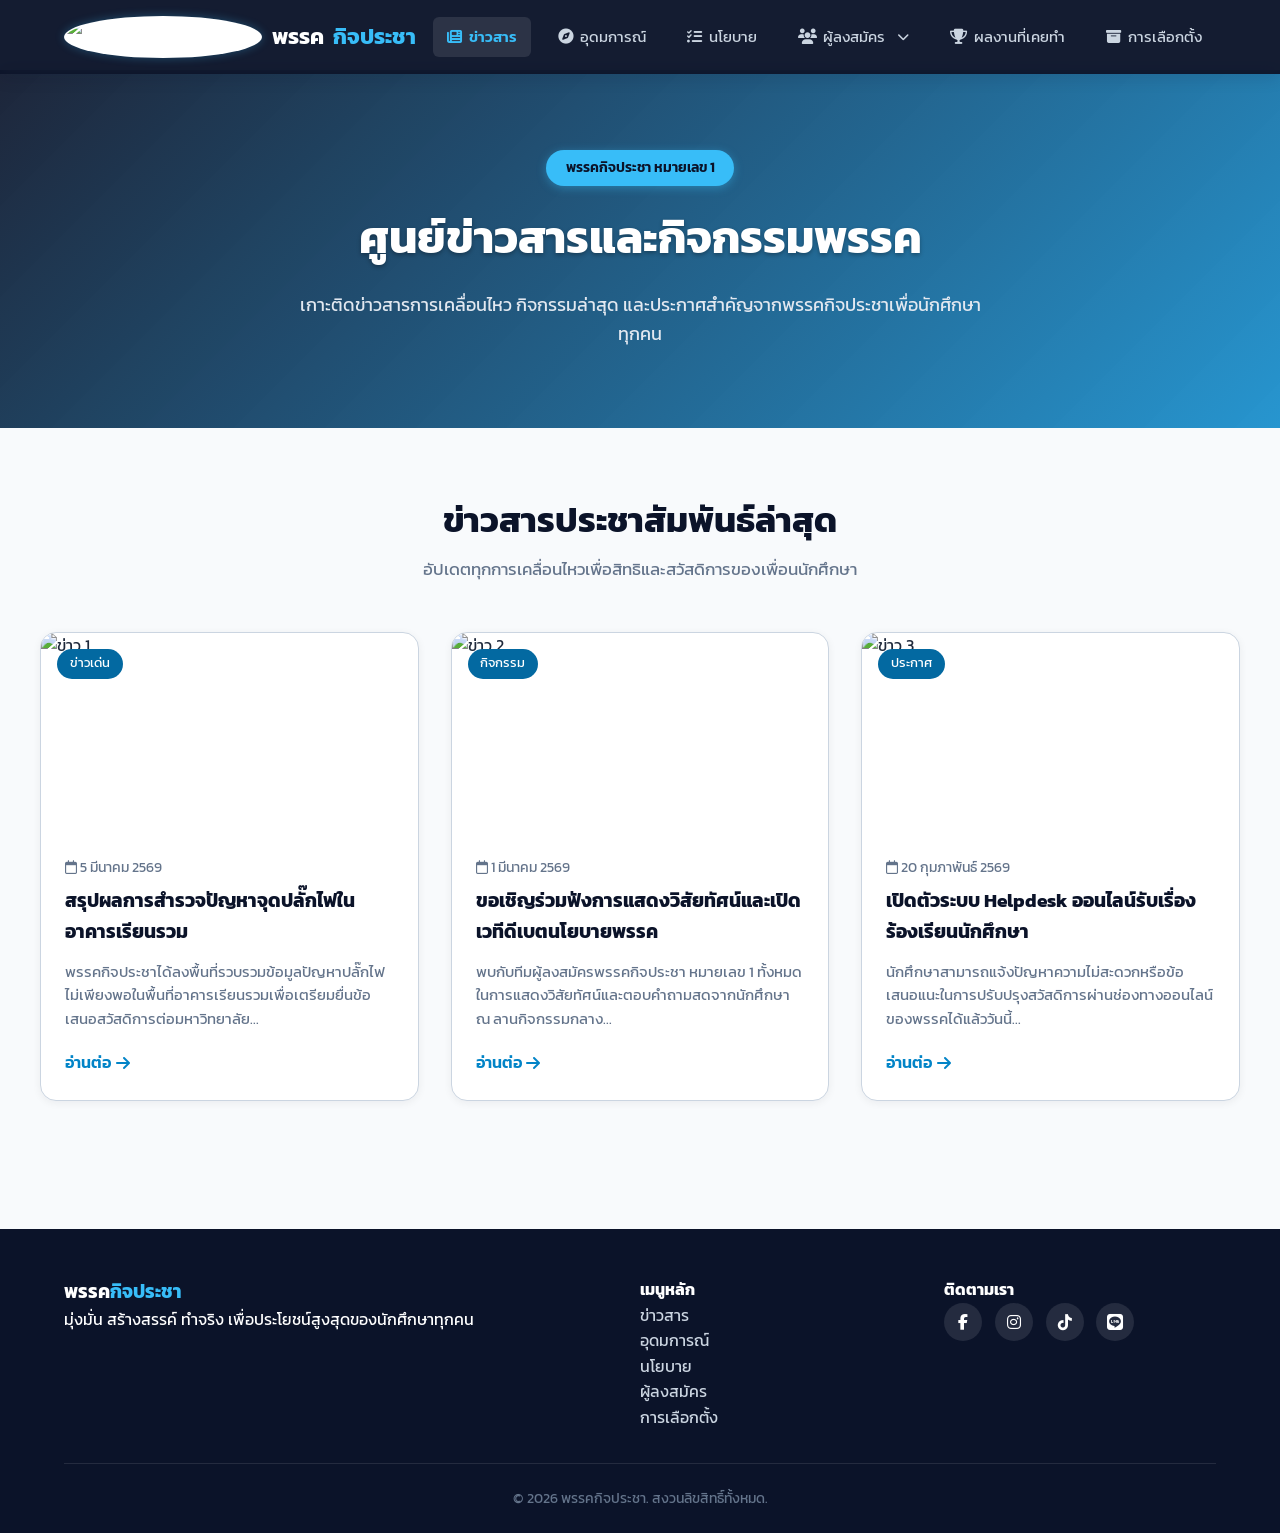
==== commit fb27f126: "Add files via upload" ====
--- a/index.html
+++ b/index.html
@@ -224,168 +224,186 @@
 
                 <div class="candidate-photo-grid">
                     <div class="photo-card" onclick="openModal('นายรุสฟาน อุโบ', 'นายกองค์การนักศึกษา', 'pang.JPG')">
-                        <div class="photo-frame"><img src="pang.JPG" alt="ผู้สมัคร"></div>
+                        <div class="photo-frame"><img src="นายก.jpg" alt="ผู้สมัคร"></div>
                         <div class="photo-card-info">
                             <div class="candidate-name-th">รุสฟาน</div>
-                            <div class="candidate-surname-th">อุโบ</div>
+                            <div class="candidate-surname-th">คณะรัฐศาสตร์</div>
                             <span class="candidate-position-tag">นายกองค์การนักศึกษา</span>
                         </div>
                     </div>
 
                     <div class="photo-card" onclick="openModal('นายริดวัน แวนิ', 'อุปนายกฝ่ายบริหาร', 'wang.jpg')">
-                        <div class="photo-frame"><img src="wang.jpg" alt="ผู้สมัคร"></div>
+                        <div class="photo-frame"><img src="รอง1.JPG" alt="ผู้สมัคร"></div>
                         <div class="photo-card-info">
                             <div class="candidate-name-th">ริดวัน</div>
-                            <div class="candidate-surname-th">แวนิ</div>
-                            <span class="candidate-position-tag">อุปนายกฝ่ายบริหาร</span>
+                            <div class="candidate-surname-th">คณะมนุษยศาสตร์และสังคมศาสตร์</div>
+                            <span class="candidate-position-tag">รองนายกคนที่ 1</span>
                         </div>
                     </div>
 
                     <div class="photo-card"
                         onclick="openModal('นางสาวแวนาเฟียนา หลงเน๊าะ', 'เหรัญญิก', 'waefiana.jpg')">
-                        <div class="photo-frame"><img src="waefiana.jpg" alt="ผู้สมัคร"></div>
+                        <div class="photo-frame"><img src="รอง2.JPG" alt="ผู้สมัคร"></div>
                         <div class="photo-card-info">
                             <div class="candidate-name-th">แวนาเฟียนา</div>
-                            <div class="candidate-surname-th">หลงเน๊าะ</div>
-                            <span class="candidate-position-tag">เหรัญญิก</span>
+                            <div class="candidate-surname-th">คณะศึกษาศาสตร์</div>
+                            <span class="candidate-position-tag">รองนายกคนที่ 2</span>
                         </div>
                     </div>
 
                     <div class="photo-card"
                         onclick="openModal('นายซุลฟาฮ์มี อีซอ', 'เลขาธิการ', 'นาย ซุลฟาฮ์มีน อีซอ.jpg')">
-                        <div class="photo-frame"><img src="นาย ซุลฟาฮ์มีน อีซอ.jpg" alt="ผู้สมัคร"></div>
+                        <div class="photo-frame"><img src="เลขา.JPG" alt="ผู้สมัคร"></div>
                         <div class="photo-card-info">
                             <div class="candidate-name-th">ซุลฟาฮ์มี</div>
-                            <div class="candidate-surname-th">อีซอ</div>
-                            <span class="candidate-position-tag">เลขาธิการ</span>
+                            <div class="candidate-surname-th">คณะศึกษาศาสตร์</div>
+                            <span class="candidate-position-tag">เลขานุการ</span>
                         </div>
                     </div>
 
                     <div class="photo-card" onclick="openModal('นายอานัส แมแล', 'นายทะเบียน', 'นาย อนัส แมแล.jpg')">
-                        <div class="photo-frame"><img src="นาย อนัส แมแล.jpg" alt="ผู้สมัคร"></div>
+                        <div class="photo-frame"><img src="เหรัญญิก.JPG" alt="ผู้สมัคร"></div>
                         <div class="photo-card-info">
                             <div class="candidate-name-th">อานัส</div>
-                            <div class="candidate-surname-th">แมแล</div>
-                            <span class="candidate-position-tag">นายทะเบียน</span>
+                            <div class="candidate-surname-th">คณะรัฐศาสตร์</div>
+                            <span class="candidate-position-tag">เหรัญญิก</span>
                         </div>
                     </div>
 
                     <div class="photo-card"
-                        onclick="openModal('นายอัสนาวีย์ ปะกาฮะรัง', 'ฝ่ายสวัสดิการนักศึกษา', 'อัสนาวีย์  ปะกาฮะรัง.JPG')">
-                        <div class="photo-frame"><img src="อัสนาวีย์  ปะกาฮะรัง.JPG" alt="ผู้สมัคร"></div>
+                        onclick="openModal('นายอัสนาวีย์ ปะกาฮะรัง', 'ฝ่ายประชาสัมพันธ์', 'อัสนาวีย์  ปะกาฮะรัง.JPG')">
+                        <div class="photo-frame"><img src="ประชาสัมพันธ์.JPG" alt="ผู้สมัคร"></div>
                         <div class="photo-card-info">
                             <div class="candidate-name-th">อัสนาวีย์</div>
-                            <div class="candidate-surname-th">ปะกาฮะรัง</div>
-                            <span class="candidate-position-tag">ฝ่ายสวัสดิการนักศึกษา</span>
+                            <div class="candidate-surname-th">คณะวิทยาการสื่อสาร</div>
+                            <span class="candidate-position-tag">ฝ่ายประชาสัมพันธ์</span>
                         </div>
                     </div>
 
                     <div class="photo-card"
                         onclick="openModal('นายอิบรอเฮง เจะเลาะ', 'ฝ่ายเทคโนโลยีสารสนเทศ', 'อิบรอเฮง เจะเลาะ .jpg')">
-                        <div class="photo-frame"><img src="อิบรอเฮง เจะเลาะ .jpg" alt="ผู้สมัคร"></div>
+                        <div class="photo-frame"><img src="ศิลปะ.JPG" alt="ผู้สมัคร"></div>
                         <div class="photo-card-info">
                             <div class="candidate-name-th">อิบรอเฮง</div>
-                            <div class="candidate-surname-th">เจะเลาะ</div>
-                            <span class="candidate-position-tag">ฝ่ายเทคโนโลยีสารสนเทศ</span>
-                        </div>
-                    </div>
-
-                    <div class="photo-card" onclick="openModal('นางสาวภัทรา รักเรียน', 'ฝ่ายประชาสัมพันธ์', 'แนน.JPG')">
-                        <div class="photo-frame"><img src="แนน.JPG" alt="ผู้สมัคร"></div>
+                            <div class="candidate-surname-th">คณะศิลปกรรมศาสตร์</div>
+                            <span class="candidate-position-tag">ฝ่ายศิลปกรรม</span>
+                        </div>
+                    </div>
+
+                    <div class="photo-card" onclick="openModal('นางสาวภัทรา รักเรียน', 'ฝ่ายประชาสัมพันธ์', 'แนน.JPG')">
+                        <div class="photo-frame"><img src="พัสดุ.JPG" alt="ผู้สมัคร"></div>
+                        <div class="photo-card-info">
+                            <div class="candidate-name-th">ภัทรา</div>
+                            <div class="candidate-surname-th">คณะรัฐศาสตร์</div>
+                            <span class="candidate-position-tag">ฝ่ายพัสดุและอาคารสถานที่</span>
+                        </div>
+                    </div>
+
+                    <div class="photo-card" onclick="openModal('นางสาวภัทรา รักเรียน', 'ฝ่ายประชาสัมพันธ์', 'แนน.JPG')">
+                        <div class="photo-frame"><img src="สวัสดิการ.JPG" alt="ผู้สมัคร"></div>
+                        <div class="photo-card-info">
+                            <div class="candidate-name-th">ภัทรา</div>
+                            <div class="candidate-surname-th">คณะรัฐศาสตร์</div>
+                            <span class="candidate-position-tag">ฝ่ายสวัสดิการ</span>
+                        </div>
+                    </div>
+
+                    <div class="photo-card" onclick="openModal('นางสาวภัทรา รักเรียน', 'ฝ่ายประชาสัมพันธ์', 'แนน.JPG')">
+                        <div class="photo-frame"><img src="นักศึกษาสัมพันธ์.JPG" alt="ผู้สมัคร"></div>
+                        <div class="photo-card-info">
+                            <div class="candidate-name-th">ภัทรา</div>
+                            <div class="candidate-surname-th">คณะวิทยาศาสตร์และเทคโนโลยี</div>
+                            <span class="candidate-position-tag">ฝ่ายนักศึกษาสัมพันธ์</span>
+                        </div>
+                    </div>
+
+                    <div class="photo-card" onclick="openModal('นางสาวภัทรา รักเรียน', 'ฝ่ายประชาสัมพันธ์', 'แนน.JPG')">
+                        <div class="photo-frame"><img src="วิเทศ.PNG" alt="ผู้สมัคร"></div>
+                        <div class="photo-card-info">
+                            <div class="candidate-name-th">ภัทรา</div>
+                            <div class="candidate-surname-th">คณะศึกษาศาสตร์</div>
+                            <span class="candidate-position-tag">ฝ่ายวิเทศสัมพันธ์</span>
+                        </div>
+                    </div>
+
+                    <div class="photo-card" onclick="openModal('นางสาวภัทรา รักเรียน', 'ฝ่ายประชาสัมพันธ์', 'แนน.JPG')">
+                        <div class="photo-frame"><img src="วิชาการ.JPG" alt="ผู้สมัคร"></div>
+                        <div class="photo-card-info">
+                            <div class="candidate-name-th">ภัทรา</div>
+                            <div class="candidate-surname-th">คณะศึกษาศาสตร์</div>
+                            <span class="candidate-position-tag">ฝ่ายวิชาการ</span>
+                        </div>
+                    </div>
+
+                    <div class="photo-card" onclick="openModal('นางสาวภัทรา รักเรียน', 'ฝ่ายประชาสัมพันธ์', 'แนน.JPG')">
+                        <div class="photo-frame"><img src="วัฒนธรรม.JPG" alt="ผู้สมัคร"></div>
+                        <div class="photo-card-info">
+                            <div class="candidate-name-th">ภัทรา</div>
+                            <div class="candidate-surname-th">คณะวิทยาการอิสลาม</div>
+                            <span class="candidate-position-tag">ฝ่ายศิลปะและวัฒนธรรม</span>
+                        </div>
+                    </div>
+
+                    <div class="photo-card" onclick="openModal('นางสาวภัทรา รักเรียน', 'ฝ่ายประชาสัมพันธ์', 'แนน.JPG')">
+                        <div class="photo-frame"><img src="บำเพ็ญ.JPG" alt="ผู้สมัคร"></div>
+                        <div class="photo-card-info">
+                            <div class="candidate-name-th">ภัทรา</div>
+                            <div class="candidate-surname-th">คณะรัฐศาสตร์</div>
+                            <span class="candidate-position-tag">ฝ่ายบำเพ็ญประโยชน์</span>
+                        </div>
+                    </div>
+
+                    <div class="photo-card" onclick="openModal('นางสาวภัทรา รักเรียน', 'ฝ่ายประชาสัมพันธ์', 'แนน.JPG')">
+                        <div class="photo-frame"><img src="กีฬา.JPG" alt="ผู้สมัคร"></div>
+                        <div class="photo-card-info">
+                            <div class="candidate-name-th">ภัทรา</div>
+                            <div class="candidate-surname-th">คณะศึกษาศาสตร์</div>
+                            <span class="candidate-position-tag">ฝ่ายกีฬา</span>
+                        </div>
+                    </div>
+
+                    <div class="photo-card" onclick="openModal('นางสาวภัทรา รักเรียน', 'ฝ่ายประชาสัมพันธ์', 'แนน.JPG')">
+                        <div class="photo-frame"><img src="สื่อ.JPG" alt="ผู้สมัคร"></div>
+                        <div class="photo-card-info">
+                            <div class="candidate-name-th">ภัทรา</div>
+                            <div class="candidate-surname-th">คณะวิทยาการสื่อสาร</div>
+                            <span class="candidate-position-tag">ฝ่ายสื่อ</span>
+                        </div>
+                    </div>
+
+                    <div class="photo-card" onclick="openModal('นางสาวภัทรา รักเรียน', 'ฝ่ายประชาสัมพันธ์', 'แนน.JPG')">
+                        <div class="photo-frame"><img src="ประสานงาน.JPG" alt="ผู้สมัคร"></div>
+                        <div class="photo-card-info">
+                            <div class="candidate-name-th">ภัทรา</div>
+                            <div class="candidate-surname-th">คณะรัฐศาสตร์</div>
+                            <span class="candidate-position-tag">ฝ่ายประสานงาน</span>
+                        </div>
+                    </div>
+
+                    <div class="photo-card" onclick="openModal('นางสาวภัทรา รักเรียน', 'ฝ่ายประชาสัมพันธ์', 'แนน.JPG')">
+                        <div class="photo-frame"><img src="พิธีการ.jpg" alt="ผู้สมัคร"></div>
                         <div class="photo-card-info">
                             <div class="candidate-name-th">ภัทรา</div>
                             <div class="candidate-surname-th">รักเรียน</div>
-                            <span class="candidate-position-tag">ฝ่ายประชาสัมพันธ์</span>
-                        </div>
-                    </div>
-
-                    <div class="photo-card" onclick="openModal('นางสาวภัทรา รักเรียน', 'ฝ่ายประชาสัมพันธ์', 'แนน.JPG')">
-                        <div class="photo-frame"><img src="แนน.JPG" alt="ผู้สมัคร"></div>
-                        <div class="photo-card-info">
-                            <div class="candidate-name-th">ภัทรา</div>
-                            <div class="candidate-surname-th">รักเรียน</div>
-                            <span class="candidate-position-tag">ฝ่ายประชาสัมพันธ์</span>
-                        </div>
-                    </div>
-
-                    <div class="photo-card" onclick="openModal('นางสาวภัทรา รักเรียน', 'ฝ่ายประชาสัมพันธ์', 'แนน.JPG')">
-                        <div class="photo-frame"><img src="แนน.JPG" alt="ผู้สมัคร"></div>
-                        <div class="photo-card-info">
-                            <div class="candidate-name-th">ภัทรา</div>
-                            <div class="candidate-surname-th">รักเรียน</div>
-                            <span class="candidate-position-tag">ฝ่ายประชาสัมพันธ์</span>
-                        </div>
-                    </div>
-
-                    <div class="photo-card" onclick="openModal('นางสาวภัทรา รักเรียน', 'ฝ่ายประชาสัมพันธ์', 'แนน.JPG')">
-                        <div class="photo-frame"><img src="แนน.JPG" alt="ผู้สมัคร"></div>
-                        <div class="photo-card-info">
-                            <div class="candidate-name-th">ภัทรา</div>
-                            <div class="candidate-surname-th">รักเรียน</div>
-                            <span class="candidate-position-tag">ฝ่ายประชาสัมพันธ์</span>
-                        </div>
-                    </div>
-
-                    <div class="photo-card" onclick="openModal('นางสาวภัทรา รักเรียน', 'ฝ่ายประชาสัมพันธ์', 'แนน.JPG')">
-                        <div class="photo-frame"><img src="แนน.JPG" alt="ผู้สมัคร"></div>
-                        <div class="photo-card-info">
-                            <div class="candidate-name-th">ภัทรา</div>
-                            <div class="candidate-surname-th">รักเรียน</div>
-                            <span class="candidate-position-tag">ฝ่ายประชาสัมพันธ์</span>
-                        </div>
-                    </div>
-
-                    <div class="photo-card" onclick="openModal('นางสาวภัทรา รักเรียน', 'ฝ่ายประชาสัมพันธ์', 'แนน.JPG')">
-                        <div class="photo-frame"><img src="แนน.JPG" alt="ผู้สมัคร"></div>
-                        <div class="photo-card-info">
-                            <div class="candidate-name-th">ภัทรา</div>
-                            <div class="candidate-surname-th">รักเรียน</div>
-                            <span class="candidate-position-tag">ฝ่ายประชาสัมพันธ์</span>
-                        </div>
-                    </div>
-
-                    <div class="photo-card" onclick="openModal('นางสาวภัทรา รักเรียน', 'ฝ่ายประชาสัมพันธ์', 'แนน.JPG')">
-                        <div class="photo-frame"><img src="แนน.JPG" alt="ผู้สมัคร"></div>
-                        <div class="photo-card-info">
-                            <div class="candidate-name-th">ภัทรา</div>
-                            <div class="candidate-surname-th">รักเรียน</div>
-                            <span class="candidate-position-tag">ฝ่ายประชาสัมพันธ์</span>
-                        </div>
-                    </div>
-
-                    <div class="photo-card" onclick="openModal('นางสาวภัทรา รักเรียน', 'ฝ่ายประชาสัมพันธ์', 'แนน.JPG')">
-                        <div class="photo-frame"><img src="แนน.JPG" alt="ผู้สมัคร"></div>
-                        <div class="photo-card-info">
-                            <div class="candidate-name-th">ภัทรา</div>
-                            <div class="candidate-surname-th">รักเรียน</div>
-                            <span class="candidate-position-tag">ฝ่ายประชาสัมพันธ์</span>
-                        </div>
-                    </div>
-
-                    <div class="photo-card" onclick="openModal('นางสาวภัทรา รักเรียน', 'ฝ่ายประชาสัมพันธ์', 'แนน.JPG')">
-                        <div class="photo-frame"><img src="แนน.JPG" alt="ผู้สมัคร"></div>
-                        <div class="photo-card-info">
-                            <div class="candidate-name-th">ภัทรา</div>
-                            <div class="candidate-surname-th">รักเรียน</div>
-                            <span class="candidate-position-tag">ฝ่ายประชาสัมพันธ์</span>
-                        </div>
-                    </div>
-
-                    <div class="photo-card" onclick="openModal('นางสาวภัทรา รักเรียน', 'ฝ่ายประชาสัมพันธ์', 'แนน.JPG')">
-                        <div class="photo-frame"><img src="แนน.JPG" alt="ผู้สมัคร"></div>
-                        <div class="photo-card-info">
-                            <div class="candidate-name-th">ภัทรา</div>
-                            <div class="candidate-surname-th">รักเรียน</div>
-                            <span class="candidate-position-tag">ฝ่ายประชาสัมพันธ์</span>
-                        </div>
-                    </div>
-
-                    <div class="photo-card" onclick="openModal('นางสาวภัทรา รักเรียน', 'ฝ่ายประชาสัมพันธ์', 'แนน.JPG')">
-                        <div class="photo-frame"><img src="แนน.JPG" alt="ผู้สมัคร"></div>
-                        <div class="photo-card-info">
-                            <div class="candidate-name-th">ภัทรา</div>
-                            <div class="candidate-surname-th">รักเรียน</div>
-                            <span class="candidate-position-tag">ฝ่ายประชาสัมพันธ์</span>
+                            <span class="candidate-position-tag">ฝ่ายพิธีการ</span>
+                        </div>
+                    </div>
+
+                    <div class="photo-card" onclick="openModal('นางสาวภัทรา รักเรียน', 'ฝ่ายประชาสัมพันธ์', 'แนน.JPG')">
+                        <div class="photo-frame"><img src="พยาบาล.JPG" alt="ผู้สมัคร"></div>
+                        <div class="photo-card-info">
+                            <div class="candidate-name-th">ภัทรา</div>
+                            <div class="candidate-surname-th">คณะพยาบาลศาสตร์</div>
+                            <span class="candidate-position-tag">ฝ่ายพยาบาล</span>
+                        </div>
+                    </div>
+
+                    <div class="photo-card" onclick="openModal('นางสาวภัทรา รักเรียน', 'ฝ่ายประชาสัมพันธ์', 'แนน.JPG')">
+                        <div class="photo-frame"><img src="กิจกรรม.JPG" alt="ผู้สมัคร"></div>
+                        <div class="photo-card-info">
+                            <div class="candidate-name-th">ภัทรา</div>
+                            <div class="candidate-surname-th">คณะรัฐศาสตร์</div>
+                            <span class="candidate-position-tag">ฝ่ายกิจกรรม</span>
                         </div>
                     </div>
                 </div>
@@ -427,7 +445,7 @@
                         <div class="photo-card">
                             <div class="photo-frame"><img src="นาซีเราะห์.JPG" alt="ผู้สมัคร"></div>
                             <div class="photo-card-info">
-                                <div class="candidate-name-th">นาซีเราห์ แมหะ</div>
+                                <div class="candidate-name-th">นาซีเราะห์ แมหะ</div>
                                 <div class="candidate-surname-th">คณะมนุษยศาสตร์และสังคมศาสตร์</div>
                                 <span class="candidate-position-tag">สัดส่วนทั่วไป ลำดับ 4</span>
                             </div>
@@ -455,7 +473,7 @@
                             <div class="photo-frame"><img src="สุพัตรา เหมพันธ์.JPG" alt="ผู้สมัคร"></div>
                             <div class="photo-card-info">
                                 <div class="candidate-name-th">สุพัตรา เหมพันธ์</div>
-                                <div class="candidate-surname-th">คณะมนุษยศาสตร์และสังคมศาสตร์</div>
+                                <div class="candidate-surname-th">คณะพยาบาลศาสตร์</div>
                                 <span class="candidate-position-tag">สัดส่วนทั่วไป ลำดับ 7</span>
                             </div>
                         </div>
@@ -463,7 +481,7 @@
                         <div class="photo-card">
                             <div class="photo-frame"><img src="อับดุลฮากิม มะสีแมง.png" alt="ผู้สมัคร"></div>
                             <div class="photo-card-info">
-                                <div class="candidate-name-th">อับดุุลฮากิม มะสีแมง</div>
+                                <div class="candidate-name-th">อับดุลฮากิม มะสีแมง</div>
                                 <div class="candidate-surname-th">คณะรัฐศาสตร์</div>
                                 <span class="candidate-position-tag">สัดส่วนทั่วไป ลำดับ 8</span>
                             </div>
@@ -517,7 +535,7 @@
                         <div class="photo-card">
                             <div class="photo-frame"><img src="waefiana.jpg" alt="ผู้สมัคร"></div>
                             <div class="photo-card-info">
-                                <div class="candidate-name-th">แวนาเฟียนา</div>
+                                <div class="candidate-name-th">แวนาเฟียนา หลงเน๊าะ</div>
                                 <div class="candidate-surname-th">คณะศิลปกรรมศาสตร์</div>
                                 <span class="candidate-position-tag">สัดส่วนทั่วไป ลำดับ 14</span>
                             </div>
@@ -682,7 +700,7 @@
                             <div class="photo-card">
                                 <div class="photo-frame"><img src="ไรบีนา.JPG" alt="ผู้สมัคร"></div>
                                 <div class="photo-card-info">
-                                    <div class="candidate-name-th">ไรบีนา</div>
+                                    <div class="candidate-name-th">ไรบีนา จิตรเที่ยง</div>
                                     <div class="candidate-surname-th">คณะรัฐศาสตร์</div>
                                     <span class="candidate-position-tag">ยินยอม</span>
                                 </div>
--- a/style.css
+++ b/style.css
@@ -5,580 +5,697 @@
 @import url('pages.css');      /* สไตล์หน้าอื่นๆ (อุดมการณ์, นโยบาย, Timeline ผลงาน, ข้อมูลการเลือกตั้ง) */
 @import url('footer.css');     /* สไตล์ส่วนท้ายของเว็บไซต์ (Footer) */
 
- * {
-            margin: 0;
-            padding: 0;
-            box-sizing: border-box;
-            font-family: 'Kanit', sans-serif;
-        }
-
-        :root {
-            --primary-color: #0056b3;
-            --primary-dark: #003d80;
-            --primary-light: #e6f0ff;
-            --secondary-color: #ffb703;
-            --secondary-hover: #fb8500;
-            --dark-color: #0f172a;
-            --light-bg: #f8fafc;
-            --card-bg: #ffffff;
-            --text-color: #334155;
-            --text-muted: #64748b;
-            --border-color: #e2e8f0;
-            --shadow-sm: 0 2px 8px rgba(0,0,0,0.06);
-            --shadow-md: 0 4px 16px rgba(0,0,0,0.1);
-            --transition: all 0.3s ease;
-        }
-
-        body {
-            line-height: 1.6;
-            color: var(--text-color);
-            background-color: var(--light-bg);
-            padding-top: 70px;
-            overflow-x: hidden;
-        }
-
-        .container {
-            max-width: 1200px;
-            margin: 0 auto;
-            padding: 0 1.5rem;
-        }
-
-        .section-padding {
-            padding: 4rem 0;
-        }
-
-        .section-title {
-            text-align: center;
-            font-size: 2.2rem;
-            color: var(--dark-color);
-            margin-bottom: 0.5rem;
-        }
-
-        .section-subtitle {
-            text-align: center;
-            color: var(--text-muted);
-            margin-bottom: 3rem;
-            font-size: 1.05rem;
-        }
-
-        .section-divider {
-            border: 0;
-            height: 1px;
-            background: var(--border-color);
-            margin: 3rem 0;
-        }
-
-        /* ================= 2. Single Page Control ================= */
-        .page-section {
-            display: none;
-            opacity: 0;
-            transition: opacity 0.4s ease;
-        }
-
-        .page-section.active {
-            display: block;
-            opacity: 1;
-        }
-
-        /* ================= 3. Header & Navigation ================= */
-        header {
-            background-color: rgba(15, 23, 42, 0.98);
-            position: fixed;
-            width: 100%;
-            top: 0;
-            left: 0;
-            z-index: 1000;
-            box-shadow: var(--shadow-md);
-        }
-
-        nav {
-            display: flex;
-            justify-content: space-between;
-            align-items: center;
-            max-width: 1200px;
-            margin: 0 auto;
-            padding: 1rem 1.5rem;
-        }
-
-        .logo {
-            color: #ffffff;
-            font-size: 1.4rem;
-            font-weight: 700;
-            display: flex;
-            align-items: center;
-            gap: 0.5rem;
-        }
-
-        .logo-img {
-            height: 40px;
-            width: auto;
-            object-fit: contain;
-            border-radius: 50%;
-            background-color: #fff;
-            padding: 2px;
-        }
-
-        .logo span {
-            color: var(--secondary-color);
-        }
-
-        .nav-links {
-            display: flex;
-            list-style: none;
-            gap: 1rem;
-        }
-
-        .nav-link {
-            color: #cbd5e1;
-            text-decoration: none;
-            transition: var(--transition);
-            font-size: 0.95rem;
-            padding: 0.5rem 0.8rem;
-            border-radius: 6px;
-            cursor: pointer;
-            display: flex;
-            align-items: center;
-            gap: 0.4rem;
-        }
-
-        .nav-link:hover, .nav-link.active {
-            color: #ffffff;
-            background-color: rgba(255, 255, 255, 0.1);
-        }
-
-        .nav-link.active {
-            color: var(--secondary-color);
-            font-weight: 600;
-        }
-
-        .hamburger {
-            display: none;
-            color: #fff;
-            font-size: 1.5rem;
-            cursor: pointer;
-        }
-
-        /* Dropdown Menu Style */
-        .dropdown {
-            position: relative;
-        }
-
-        .dropdown-icon {
-            font-size: 0.75rem;
-            margin-left: 0.3rem;
-            transition: transform 0.3s ease;
-        }
-
-        .dropdown-menu {
-            position: absolute;
-            top: 100%;
-            left: 0;
-            background-color: var(--dark-color);
-            min-width: 200px;
-            box-shadow: var(--shadow-md);
-            border-radius: 8px;
-            padding: 0.5rem 0;
-            list-style: none;
-            opacity: 0;
-            visibility: hidden;
-            transform: translateY(10px);
-            transition: all 0.3s ease;
-            z-index: 1010;
-            border: 1px solid rgba(255, 255, 255, 0.1);
-        }
-
-        .dropdown-menu li a {
-            color: #cbd5e1;
-            padding: 0.7rem 1.2rem;
-            text-decoration: none;
-            display: flex;
-            align-items: center;
-            gap: 0.6rem;
-            font-size: 0.9rem;
-            cursor: pointer;
-            transition: var(--transition);
-        }
-
-        .dropdown-menu li a:hover {
-            background-color: rgba(255, 255, 255, 0.1);
-            color: var(--secondary-color);
-        }
-
-        .dropdown:hover .dropdown-menu {
-            opacity: 1;
-            visibility: visible;
-            transform: translateY(0);
-        }
-
-        .dropdown:hover .dropdown-icon {
-            transform: rotate(180deg);
-        }
-
-        /* ================= 4. Hero Banner & News ================= */
-        .hero-section {
-            background: linear-gradient(135deg, rgba(15, 23, 42, 0.9), rgba(0, 86, 179, 0.85)), url('https://scontent-bkk1-2.xx.fbcdn.net/v/t39.30808-6/489791367_1156537256483074_2802374383883285603_n.jpg?stp=dst-jpg_tt6&cstp=mx1920x1229&ctp=s1920x1229&_nc_cat=102&ccb=1-7&_nc_sid=cc71e4&_nc_ohc=6A-3mVJuDGUQ7kNvwFiGAzi&_nc_oc=AdpB7slK5TEBdDFZWZ9gaTot--E2eT1CX6DCia0ehwDj0wBrOAanRyrRWYCzSijwaCs&_nc_zt=23&_nc_ht=scontent-bkk1-2.xx&_nc_gid=YEgO4gmg-tKlOzfrs2saEg&_nc_ss=7a2a8&oh=00_AQGqHvx0uglKjTXxRemSdw68RXt7AXFKZpNiAhROXo-xhA&oe=6A7D6FD8') center/cover no-repeat;
-            padding: 5rem 1.5rem;
-            text-align: center;
-            color: #fff;
-        }
-
-        .badge {
-            background-color: var(--secondary-color);
-            color: var(--dark-color);
-            padding: 0.4rem 1.2rem;
-            border-radius: 50px;
-            font-weight: 600;
-            font-size: 0.9rem;
-            display: inline-block;
-            margin-bottom: 1rem;
-        }
-
-        .hero-section h1 { font-size: 2.8rem; margin-bottom: 1rem; }
-        .hero-section p { font-size: 1.15rem; color: #e2e8f0; max-width: 700px; margin: 0 auto; }
-
-        .news-grid {
-            display: grid;
-            grid-template-columns: repeat(auto-fit, minmax(300px, 1fr));
-            gap: 2rem;
-        }
-
-        .news-card {
-            background: #fff;
-            border-radius: 16px;
-            overflow: hidden;
-            box-shadow: var(--shadow-sm);
-            border: 1px solid var(--border-color);
-            transition: var(--transition);
-        }
-
-        .news-card:hover { transform: translateY(-5px); box-shadow: var(--shadow-md); }
-        .news-img { position: relative; height: 200px; }
-        .news-img img { width: 100%; height: 100%; object-fit: cover; }
-
-        .news-tag {
-            position: absolute;
-            top: 1rem; left: 1rem;
-            background: var(--primary-color);
-            color: #fff;
-            padding: 0.3rem 0.8rem;
-            border-radius: 20px;
-            font-size: 0.8rem;
-        }
-
-        .news-body { padding: 1.5rem; }
-        .news-date { font-size: 0.85rem; color: var(--text-muted); display: block; margin-bottom: 0.5rem; }
-        .news-body h3 { font-size: 1.2rem; color: var(--dark-color); margin-bottom: 0.8rem; }
-        .news-body p { font-size: 0.92rem; color: var(--text-muted); margin-bottom: 1.2rem; }
-        .news-link { color: var(--primary-color); text-decoration: none; font-weight: 600; display: inline-flex; align-items: center; gap: 0.3rem; }
-
-        /* ================= 5. Ideology, Policies & General Cards ================= */
-        .grid-3 {
-            display: grid;
-            grid-template-columns: repeat(auto-fit, minmax(280px, 1fr));
-            gap: 2rem;
-        }
-
-        .card-box {
-            background: #fff;
-            padding: 2.5rem 2rem;
-            border-radius: 16px;
-            border: 1px solid var(--border-color);
-            text-align: center;
-            box-shadow: var(--shadow-sm);
-        }
-
-        .card-icon {
-            width: 70px; height: 70px;
-            background: var(--primary-light);
-            color: var(--primary-color);
-            border-radius: 50%;
-            display: flex; align-items: center; justify-content: center;
-            font-size: 1.8rem; margin: 0 auto 1.5rem;
-        }
-
-        .policy-card {
-            background: #fff;
-            border-radius: 16px;
-            padding: 2rem;
-            border: 1px solid var(--border-color);
-            position: relative;
-            box-shadow: var(--shadow-sm);
-        }
-
-        .policy-badge {
-            position: absolute;
-            top: 1.5rem; right: 1.5rem;
-            background: var(--primary-light);
-            color: var(--primary-color);
-            padding: 0.2rem 0.8rem;
-            border-radius: 20px;
-            font-size: 0.8rem;
-            font-weight: 600;
-        }
-
-        /* ================= 6. Candidate Layout ================= */
-        .org-toggle-container {
-            display: flex;
-            justify-content: center;
-            gap: 1rem;
-            margin-bottom: 2.5rem;
-            flex-wrap: wrap;
-        }
-
-        .org-tab-btn {
-            padding: 0.8rem 1.8rem;
-            font-size: 1.05rem;
-            font-weight: 600;
-            border-radius: 50px;
-            border: 2px solid var(--primary-color);
-            background: #fff;
-            color: var(--primary-color);
-            cursor: pointer;
-            transition: var(--transition);
-            display: inline-flex;
-            align-items: center;
-            gap: 0.5rem;
-        }
-
-        .org-tab-btn:hover,
-        .org-tab-btn.active {
-            background: var(--primary-color);
-            color: #fff;
-            box-shadow: var(--shadow-md);
-        }
-
-        .org-tab-content {
-            display: none;
-            animation: fadeIn 0.4s ease;
-        }
-
-        .org-tab-content.active {
-            display: block;
-        }
-
-        @keyframes fadeIn {
-            from { opacity: 0; transform: translateY(10px); }
-            to { opacity: 1; transform: translateY(0); }
-        }
-
-        .group-header-title {
-            font-size: 1.5rem;
-            color: var(--dark-color);
-            margin-bottom: 1.5rem;
-            border-left: 5px solid var(--secondary-color);
-            padding-left: 0.8rem;
-        }
-
-        .sub-section-title {
-            text-align: center;
-            font-size: 1.8rem;
-            color: var(--primary-dark);
-            margin: 2.5rem 0 1.5rem 0;
-        }
-
-        .faculty-block {
-            margin-bottom: 2.5rem;
-            background: #fff;
-            padding: 1.5rem;
-            border-radius: 16px;
-            box-shadow: var(--shadow-sm);
-            border: 1px solid var(--border-color);
-        }
-
-        .faculty-title {
-            font-size: 1.3rem;
-            color: var(--primary-color);
-            margin-bottom: 1.2rem;
-            display: flex;
-            align-items: center;
-            gap: 0.5rem;
-            font-weight: 700;
-        }
-
-        /* 5-Column Photo Grid Style */
-        .candidate-photo-grid {
-            display: grid;
-            grid-template-columns: repeat(5, 1fr);
-            gap: 1.2rem;
-        }
-
-        .photo-card {
-            background: #fff;
-            border-radius: 12px;
-            overflow: hidden;
-            text-align: center;
-            cursor: pointer;
-            transition: var(--transition);
-            border: 1px solid var(--border-color);
-        }
-
-        .photo-card:hover {
-            transform: translateY(-5px);
-            box-shadow: var(--shadow-md);
-        }
-
-        .photo-frame {
-            background-color: var(--secondary-color);
-            aspect-ratio: 1 / 1;
-            overflow: hidden;
-            display: flex;
-            align-items: flex-end;
-            justify-content: center;
-        }
-
-        .photo-frame img {
-            width: 100%;
-            height: 100%;
-            object-fit: cover;
-        }
-
-        .photo-card-info {
-            padding: 0.8rem 0.5rem;
-        }
-
-        .candidate-name-th {
-            font-size: 1.1rem;
-            font-weight: 700;
-            color: var(--secondary-hover);
-            line-height: 1.2;
-        }
-
-        .candidate-surname-th {
-            font-size: 0.88rem;
-            color: var(--text-muted);
-            margin-bottom: 0.3rem;
-        }
-
-        .candidate-position-tag {
-            font-size: 0.75rem;
-            background: var(--primary-light);
-            color: var(--primary-color);
-            padding: 0.2rem 0.6rem;
-            border-radius: 12px;
-            display: inline-block;
-            font-weight: 500;
-        }
-
-        /* Modal Popup */
-        .modal {
-            display: none;
-            position: fixed;
-            z-index: 2000;
-            left: 0;
-            top: 0;
-            width: 100%;
-            height: 100%;
-            background-color: rgba(15, 23, 42, 0.7);
-            backdrop-filter: blur(5px);
-        }
-
-        .modal.show { display: block; }
-
-        .modal-content {
-            background-color: #fff;
-            margin: 5% auto;
-            max-width: 600px;
-            width: 90%;
-            border-radius: 16px;
-            position: relative;
-            overflow: hidden;
-            box-shadow: var(--shadow-md);
-        }
-
-        .close-modal {
-            position: absolute;
-            top: 15px;
-            right: 20px;
-            font-size: 2rem;
-            cursor: pointer;
-            z-index: 10;
-        }
-
-        .modal-profile-header {
-            display: flex;
-            gap: 1.5rem;
-            background: var(--primary-light);
-            padding: 2rem;
-            align-items: center;
-        }
-
-        .modal-profile-header img {
-            width: 100px;
-            height: 100px;
-            border-radius: 50%;
-            object-fit: cover;
-        }
-
-        .modal-profile-body { padding: 2rem; }
-
-        /* ================= 7. Footer ================= */
-        footer {
-            background: var(--dark-color);
-            color: #fff;
-            padding: 3rem 0 1.5rem 0;
-            margin-top: 4rem;
-        }
-
-        .footer-content {
-            display: grid;
-            grid-template-columns: 2fr 1fr 1fr;
-            gap: 2rem;
-            margin-bottom: 2rem;
-        }
-
-        .footer-brand span { color: var(--secondary-color); }
-        .footer-links ul { list-style: none; }
-        .footer-links a { color: #cbd5e1; text-decoration: none; cursor: pointer; }
-        .footer-links a:hover { color: var(--secondary-color); }
-
-        .social-icons { display: flex; gap: 0.8rem; }
-        .social-icons a {
-            color: #fff;
-            width: 38px;
-            height: 38px;
-            background: rgba(255, 255, 255, 0.1);
-            border-radius: 50%;
-            display: flex;
-            align-items: center;
-            justify-content: center;
-            text-decoration: none;
-            transition: var(--transition);
-        }
-
-        .social-icons a:hover {
-            background: var(--secondary-color);
-            color: var(--dark-color);
-        }
-
-        .footer-bottom {
-            text-align: center;
-            border-top: 1px solid rgba(255, 255, 255, 0.1);
-            padding-top: 1.5rem;
-            color: #64748b;
-            font-size: 0.85rem;
-        }
-
-        /* Responsive */
-        @media (max-width: 1024px) {
-            .candidate-photo-grid { grid-template-columns: repeat(4, 1fr); }
-        }
-
-        @media (max-width: 768px) {
-            .candidate-photo-grid { grid-template-columns: repeat(3, 1fr); }
-            .hamburger { display: block; }
-            .nav-links {
-                position: fixed; top: 60px; left: -100%; width: 100%; height: calc(100vh - 60px);
-                background: var(--dark-color); flex-direction: column; align-items: center; padding-top: 2rem; transition: var(--transition);
-            }
-            .nav-links.active { left: 0; }
-            .dropdown-menu {
-                position: static; opacity: 1; visibility: visible; transform: none; box-shadow: none;
-                background: rgba(255, 255, 255, 0.05); margin-top: 0.5rem; display: none;
-            }
-            .dropdown.active .dropdown-menu { display: block; }
-            .footer-content { grid-template-columns: 1fr; }
-        }
-
-        @media (max-width: 480px) {
-            .candidate-photo-grid { grid-template-columns: repeat(2, 1fr); }
-        }+* {
+    margin: 0;
+    padding: 0;
+    box-sizing: border-box;
+    font-family: 'Kanit', sans-serif;
+}
+
+:root {
+    /* ธีมสีหลัก: น้ำเงิน - ฟ้า - ไซแอน */
+    --primary-color: #0284c7;        /* สีฟ้าหลัก (Sky/Royal Blue) */
+    --primary-dark: #0369a1;         /* สีฟ้าเข้ม (Deep Sky Blue) */
+    --primary-light: #e0f2fe;        /* สีฟ้าอ่อนพาสเทล (Soft Blue Tint) */
+    
+    --secondary-color: #38bdf8;      /* สีฟ้าสว่าง/ไฮไลต์ (Cyan Accent) */
+    --secondary-hover: #0284c7;      /* สีฟ้าเมื่อ Hover */
+    
+    --dark-color: #0b1329;           /* สีกรมท่า/น้ำเงินเข้มลึก (Deep Navy) */
+    --dark-surface: #1e293b;         /* สีกรมท่ารอง สำหรับการ์ดหรือขอบ */
+    
+    --light-bg: #f8fafc;             /* สีพื้นหลังสว่าง */
+    --card-bg: #ffffff;
+    --text-color: #1e293b;
+    --text-muted: #64748b;
+    --border-color: #cbd5e1;
+    
+    --shadow-sm: 0 2px 8px rgba(11, 19, 41, 0.06);
+    --shadow-md: 0 4px 16px rgba(11, 19, 41, 0.12);
+    --transition: all 0.3s ease;
+}
+
+body {
+    line-height: 1.6;
+    color: var(--text-color);
+    background-color: var(--light-bg);
+    padding-top: 70px;
+    overflow-x: hidden;
+}
+
+.container {
+    max-width: 1200px;
+    margin: 0 auto;
+    padding: 0 1.5rem;
+}
+
+.section-padding {
+    padding: 4rem 0;
+}
+
+.section-title {
+    text-align: center;
+    font-size: 2.2rem;
+    color: var(--dark-color);
+    margin-bottom: 0.5rem;
+}
+
+.section-subtitle {
+    text-align: center;
+    color: var(--text-muted);
+    margin-bottom: 3rem;
+    font-size: 1.05rem;
+}
+
+.section-divider {
+    border: 0;
+    height: 1px;
+    background: var(--border-color);
+    margin: 3rem 0;
+}
+
+/* ================= 2. Single Page Control ================= */
+.page-section {
+    display: none;
+    opacity: 0;
+    transition: opacity 0.4s ease;
+}
+
+.page-section.active {
+    display: block;
+    opacity: 1;
+}
+
+/* ================= 3. Header & Navigation ================= */
+header {
+    background-color: rgba(11, 19, 41, 0.96);
+    position: fixed;
+    width: 100%;
+    top: 0;
+    left: 0;
+    z-index: 1000;
+    box-shadow: var(--shadow-md);
+    backdrop-filter: blur(8px);
+}
+
+nav {
+    display: flex;
+    justify-content: space-between;
+    align-items: center;
+    max-width: 1200px;
+    margin: 0 auto;
+    padding: 1rem 1.5rem;
+}
+
+.logo {
+    color: #ffffff;
+    font-size: 1.4rem;
+    font-weight: 700;
+    display: flex;
+    align-items: center;
+    gap: 0.6rem;
+}
+
+.logo-img {
+    height: 42px;
+    width: auto;
+    object-fit: contain;
+    border-radius: 50%;
+    background-color: #fff;
+    padding: 2px;
+    box-shadow: 0 0 10px rgba(56, 189, 248, 0.3);
+}
+
+.logo span {
+    color: var(--secondary-color);
+}
+
+.nav-links {
+    display: flex;
+    list-style: none;
+    gap: 0.8rem;
+}
+
+.nav-link {
+    color: #cbd5e1;
+    text-decoration: none;
+    transition: var(--transition);
+    font-size: 0.95rem;
+    padding: 0.5rem 0.9rem;
+    border-radius: 6px;
+    cursor: pointer;
+    display: flex;
+    align-items: center;
+    gap: 0.4rem;
+}
+
+.nav-link:hover, .nav-link.active {
+    color: #ffffff;
+    background-color: rgba(255, 255, 255, 0.1);
+}
+
+.nav-link.active {
+    color: var(--secondary-color);
+    font-weight: 600;
+}
+
+.hamburger {
+    display: none;
+    color: #fff;
+    font-size: 1.5rem;
+    cursor: pointer;
+}
+
+/* Dropdown Menu Style */
+.dropdown {
+    position: relative;
+}
+
+.dropdown-icon {
+    font-size: 0.75rem;
+    margin-left: 0.3rem;
+    transition: transform 0.3s ease;
+}
+
+.dropdown-menu {
+    position: absolute;
+    top: 100%;
+    left: 0;
+    background-color: var(--dark-color);
+    min-width: 200px;
+    box-shadow: var(--shadow-md);
+    border-radius: 8px;
+    padding: 0.5rem 0;
+    list-style: none;
+    opacity: 0;
+    visibility: hidden;
+    transform: translateY(10px);
+    transition: all 0.3s ease;
+    z-index: 1010;
+    border: 1px solid rgba(255, 255, 255, 0.1);
+}
+
+.dropdown-menu li a {
+    color: #cbd5e1;
+    padding: 0.7rem 1.2rem;
+    text-decoration: none;
+    display: flex;
+    align-items: center;
+    gap: 0.6rem;
+    font-size: 0.9rem;
+    cursor: pointer;
+    transition: var(--transition);
+}
+
+.dropdown-menu li a:hover {
+    background-color: rgba(56, 189, 248, 0.15);
+    color: var(--secondary-color);
+}
+
+.dropdown:hover .dropdown-menu {
+    opacity: 1;
+    visibility: visible;
+    transform: translateY(0);
+}
+
+.dropdown:hover .dropdown-icon {
+    transform: rotate(180deg);
+}
+
+/* ================= 4. Hero Banner & News ================= */
+.hero-section {
+    background: linear-gradient(135deg, rgba(11, 19, 41, 0.92), rgba(2, 132, 199, 0.85)), url('https://scontent-bkk1-2.xx.fbcdn.net/v/t39.30808-6/489791367_1156537256483074_2802374383883285603_n.jpg?stp=dst-jpg_tt6&cstp=mx1920x1229&ctp=s1920x1229&_nc_cat=102&ccb=1-7&_nc_sid=cc71e4&_nc_ohc=6A-3mVJuDGUQ7kNvwFiGAzi&_nc_oc=AdpB7slK5TEBdDFZWZ9gaTot--E2eT1CX6DCia0ehwDj0wBrOAanRyrRWYCzSijwaCs&_nc_zt=23&_nc_ht=scontent-bkk1-2.xx&_nc_gid=YEgO4gmg-tKlOzfrs2saEg&_nc_ss=7a2a8&oh=00_AQGqHvx0uglKjTXxRemSdw68RXt7AXFKZpNiAhROXo-xhA&oe=6A7D6FD8') center/cover no-repeat;
+    padding: 5rem 1.5rem;
+    text-align: center;
+    color: #fff;
+}
+
+.badge {
+    background-color: var(--secondary-color);
+    color: var(--dark-color);
+    padding: 0.4rem 1.2rem;
+    border-radius: 50px;
+    font-weight: 600;
+    font-size: 0.9rem;
+    display: inline-block;
+    margin-bottom: 1rem;
+    box-shadow: 0 2px 10px rgba(56, 189, 248, 0.4);
+}
+
+.hero-section h1 { 
+    font-size: 2.8rem; 
+    margin-bottom: 1rem; 
+    text-shadow: 0 2px 4px rgba(0, 0, 0, 0.3);
+}
+
+.hero-section p { 
+    font-size: 1.15rem; 
+    color: #e2e8f0; 
+    max-width: 700px; 
+    margin: 0 auto; 
+}
+
+.news-grid {
+    display: grid;
+    grid-template-columns: repeat(auto-fit, minmax(300px, 1fr));
+    gap: 2rem;
+}
+
+.news-card {
+    background: #fff;
+    border-radius: 16px;
+    overflow: hidden;
+    box-shadow: var(--shadow-sm);
+    border: 1px solid var(--border-color);
+    transition: var(--transition);
+}
+
+.news-card:hover { 
+    transform: translateY(-5px); 
+    box-shadow: var(--shadow-md); 
+    border-color: var(--secondary-color);
+}
+
+.news-img { position: relative; height: 200px; }
+.news-img img { width: 100%; height: 100%; object-fit: cover; }
+
+.news-tag {
+    position: absolute;
+    top: 1rem; left: 1rem;
+    background: var(--primary-dark);
+    color: #fff;
+    padding: 0.3rem 0.8rem;
+    border-radius: 20px;
+    font-size: 0.8rem;
+}
+
+.news-body { padding: 1.5rem; }
+.news-date { font-size: 0.85rem; color: var(--text-muted); display: block; margin-bottom: 0.5rem; }
+.news-body h3 { font-size: 1.2rem; color: var(--dark-color); margin-bottom: 0.8rem; }
+.news-body p { font-size: 0.92rem; color: var(--text-muted); margin-bottom: 1.2rem; }
+.news-link { color: var(--primary-color); text-decoration: none; font-weight: 600; display: inline-flex; align-items: center; gap: 0.3rem; }
+.news-link:hover { color: var(--primary-dark); }
+
+/* ================= 5. Ideology, Policies & General Cards ================= */
+.grid-3 {
+    display: grid;
+    grid-template-columns: repeat(auto-fit, minmax(280px, 1fr));
+    gap: 2rem;
+}
+
+.card-box {
+    background: #fff;
+    padding: 2.5rem 2rem;
+    border-radius: 16px;
+    border: 1px solid var(--border-color);
+    text-align: center;
+    box-shadow: var(--shadow-sm);
+    transition: var(--transition);
+}
+
+.card-box:hover {
+    border-color: var(--secondary-color);
+}
+
+.card-icon {
+    width: 70px; height: 70px;
+    background: var(--primary-light);
+    color: var(--primary-dark);
+    border-radius: 50%;
+    display: flex; align-items: center; justify-content: center;
+    font-size: 1.8rem; margin: 0 auto 1.5rem;
+}
+
+.policy-card {
+    background: #fff;
+    border-radius: 16px;
+    padding: 2rem;
+    border: 1px solid var(--border-color);
+    position: relative;
+    box-shadow: var(--shadow-sm);
+}
+
+.policy-badge {
+    position: absolute;
+    top: 1.5rem; right: 1.5rem;
+    background: var(--primary-light);
+    color: var(--primary-dark);
+    padding: 0.2rem 0.8rem;
+    border-radius: 20px;
+    font-size: 0.8rem;
+    font-weight: 600;
+}
+
+/* ================= 6. Candidate Layout ================= */
+.org-toggle-container {
+    display: flex;
+    justify-content: center;
+    gap: 1rem;
+    margin-bottom: 2.5rem;
+    flex-wrap: wrap;
+}
+
+.org-tab-btn {
+    padding: 0.8rem 1.8rem;
+    font-size: 1.05rem;
+    font-weight: 600;
+    border-radius: 50px;
+    border: 2px solid var(--primary-color);
+    background: #fff;
+    color: var(--primary-dark);
+    cursor: pointer;
+    transition: var(--transition);
+    display: inline-flex;
+    align-items: center;
+    gap: 0.5rem;
+}
+
+.org-tab-btn:hover,
+.org-tab-btn.active {
+    background: var(--primary-color);
+    color: #fff;
+    border-color: var(--primary-color);
+    box-shadow: var(--shadow-md);
+}
+
+.org-tab-content {
+    display: none;
+    animation: fadeIn 0.4s ease;
+}
+
+.org-tab-content.active {
+    display: block;
+}
+
+@keyframes fadeIn {
+    from { opacity: 0; transform: translateY(10px); }
+    to { opacity: 1; transform: translateY(0); }
+}
+
+.group-header-title {
+    font-size: 1.5rem;
+    color: var(--dark-color);
+    margin-bottom: 1.5rem;
+    border-left: 5px solid var(--primary-color);
+    padding-left: 0.8rem;
+}
+
+.sub-section-title {
+    text-align: center;
+    font-size: 1.8rem;
+    color: var(--primary-dark);
+    margin: 2.5rem 0 1.5rem 0;
+}
+
+.faculty-block {
+    margin-bottom: 2.5rem;
+    background: #fff;
+    padding: 1.5rem;
+    border-radius: 16px;
+    box-shadow: var(--shadow-sm);
+    border: 1px solid var(--border-color);
+}
+
+.faculty-title {
+    font-size: 1.3rem;
+    color: var(--primary-dark);
+    margin-bottom: 1.2rem;
+    display: flex;
+    align-items: center;
+    gap: 0.5rem;
+    font-weight: 700;
+}
+
+/* 5-Column Photo Grid Style */
+.candidate-photo-grid {
+    display: grid;
+    grid-template-columns: repeat(5, 1fr);
+    gap: 1.2rem;
+}
+
+.photo-card {
+    background: #fff;
+    border-radius: 12px;
+    overflow: hidden;
+    text-align: center;
+    cursor: pointer;
+    transition: var(--transition);
+    border: 1px solid var(--border-color);
+}
+
+.photo-card:hover {
+    transform: translateY(-5px);
+    box-shadow: var(--shadow-md);
+    border-color: var(--secondary-color);
+}
+
+.photo-frame {
+    background: linear-gradient(180deg, var(--primary-light) 0%, var(--primary-color) 100%);
+    aspect-ratio: 1 / 1;
+    overflow: hidden;
+    display: flex;
+    align-items: flex-end;
+    justify-content: center;
+}
+
+.photo-frame img {
+    width: 100%;
+    height: 100%;
+    object-fit: cover;
+}
+
+.photo-card-info {
+    padding: 0.8rem 0.5rem;
+}
+
+.candidate-name-th {
+    font-size: 1.05rem;
+    font-weight: 700;
+    color: var(--primary-dark);
+    line-height: 1.2;
+}
+
+.candidate-surname-th {
+    font-size: 0.88rem;
+    color: var(--text-muted);
+    margin-bottom: 0.3rem;
+}
+
+.candidate-position-tag {
+    font-size: 0.75rem;
+    background: var(--primary-light);
+    color: var(--primary-dark);
+    padding: 0.2rem 0.6rem;
+    border-radius: 12px;
+    display: inline-block;
+    font-weight: 600;
+}
+
+/* Modal Popup */
+.modal {
+    display: none;
+    position: fixed;
+    z-index: 2000;
+    left: 0;
+    top: 0;
+    width: 100%;
+    height: 100%;
+    background-color: rgba(11, 19, 41, 0.75);
+    backdrop-filter: blur(6px);
+}
+
+.modal.show { display: block; }
+
+.modal-content {
+    background-color: #fff;
+    margin: 5% auto;
+    max-width: 600px;
+    width: 90%;
+    border-radius: 16px;
+    position: relative;
+    overflow: hidden;
+    box-shadow: var(--shadow-md);
+}
+
+.close-modal {
+    position: absolute;
+    top: 15px;
+    right: 20px;
+    font-size: 2rem;
+    color: var(--dark-color);
+    cursor: pointer;
+    z-index: 10;
+}
+
+.modal-profile-header {
+    display: flex;
+    gap: 1.5rem;
+    background: var(--primary-light);
+    padding: 2rem;
+    align-items: center;
+    border-bottom: 1px solid var(--border-color);
+}
+
+.modal-profile-header img {
+    width: 100px;
+    height: 100px;
+    border-radius: 50%;
+    object-fit: cover;
+    border: 3px solid var(--primary-color);
+}
+
+.modal-profile-body { padding: 2rem; }
+
+/* ================= 7. Footer ================= */
+footer {
+    background: var(--dark-color);
+    color: #fff;
+    padding: 3rem 0 1.5rem 0;
+    margin-top: 4rem;
+}
+
+.footer-content {
+    display: grid;
+    grid-template-columns: 2fr 1fr 1fr;
+    gap: 2rem;
+    margin-bottom: 2rem;
+}
+
+.footer-brand span { color: var(--secondary-color); }
+.footer-links ul { list-style: none; }
+.footer-links a { color: #cbd5e1; text-decoration: none; cursor: pointer; transition: var(--transition); }
+.footer-links a:hover { color: var(--secondary-color); }
+
+.social-icons { display: flex; gap: 0.8rem; }
+.social-icons a {
+    color: #fff;
+    width: 38px;
+    height: 38px;
+    background: rgba(255, 255, 255, 0.1);
+    border-radius: 50%;
+    display: flex;
+    align-items: center;
+    justify-content: center;
+    text-decoration: none;
+    transition: var(--transition);
+}
+
+.social-icons a:hover {
+    background: var(--secondary-color);
+    color: var(--dark-color);
+}
+
+.footer-bottom {
+    text-align: center;
+    border-top: 1px solid rgba(255, 255, 255, 0.1);
+    padding-top: 1.5rem;
+    color: #64748b;
+    font-size: 0.85rem;
+}
+
+/* Responsive */
+@media (max-width: 1024px) {
+    .candidate-photo-grid { grid-template-columns: repeat(4, 1fr); }
+}
+
+@media (max-width: 768px) {
+    .candidate-photo-grid { grid-template-columns: repeat(3, 1fr); }
+    .hamburger { display: block; }
+    .nav-links {
+        position: fixed; top: 60px; left: -100%; width: 100%; height: calc(100vh - 60px);
+        background: var(--dark-color); flex-direction: column; align-items: center; padding-top: 2rem; transition: var(--transition);
+    }
+    .nav-links.active { left: 0; }
+    .dropdown-menu {
+        position: static; opacity: 1; visibility: visible; transform: none; box-shadow: none;
+        background: rgba(255, 255, 255, 0.05); margin-top: 0.5rem; display: none;
+    }
+    .dropdown.active .dropdown-menu { display: block; }
+    .footer-content { grid-template-columns: 1fr; }
+}
+
+@media (max-width: 480px) {
+    .candidate-photo-grid { grid-template-columns: repeat(2, 1fr); }
+}
+
+/* ================= Countdown Election Style ================= */
+.election-card {
+    max-width: 650px;
+    margin: 0 auto;
+    padding: 2.5rem 2rem;
+}
+
+.countdown-container {
+    display: flex;
+    justify-content: center;
+    gap: 1rem;
+    margin-bottom: 2rem;
+}
+
+.countdown-box {
+    background: var(--primary-light);
+    border: 2px solid var(--primary-color);
+    border-radius: 12px;
+    padding: 0.8rem 1rem;
+    min-width: 85px;
+    text-align: center;
+    box-shadow: var(--shadow-sm);
+}
+
+.countdown-box span {
+    font-size: 2.2rem;
+    font-weight: 700;
+    color: var(--primary-dark);
+    display: block;
+    line-height: 1;
+}
+
+.countdown-box p {
+    font-size: 0.85rem;
+    color: var(--text-muted);
+    margin-top: 0.4rem;
+    margin-bottom: 0;
+    font-weight: 500;
+}
+
+.election-info-list {
+    text-align: left;
+    max-width: 460px;
+    margin: 0 auto 1.8rem auto;
+}
+
+.election-info-list p {
+    margin-bottom: 0.8rem;
+    font-size: 1rem;
+    color: var(--text-color);
+}
+
+.election-info-list i {
+    color: var(--primary-color);
+    margin-right: 0.4rem;
+}
+
+.vote-banner {
+    background: var(--secondary-color);
+    color: var(--dark-color);
+    padding: 1rem;
+    border-radius: 10px;
+    text-align: center;
+    font-weight: 600;
+    font-size: 1.1rem;
+    box-shadow: 0 4px 12px rgba(56, 189, 248, 0.3);
+}
+
+/* Responsive สำหรับหน้าจอมือถือ */
+@media (max-width: 480px) {
+    .countdown-container {
+        gap: 0.5rem;
+    }
+    .countdown-box {
+        padding: 0.6rem 0.4rem;
+        min-width: 68px;
+    }
+    .countdown-box span {
+        font-size: 1.6rem;
+    }
+}
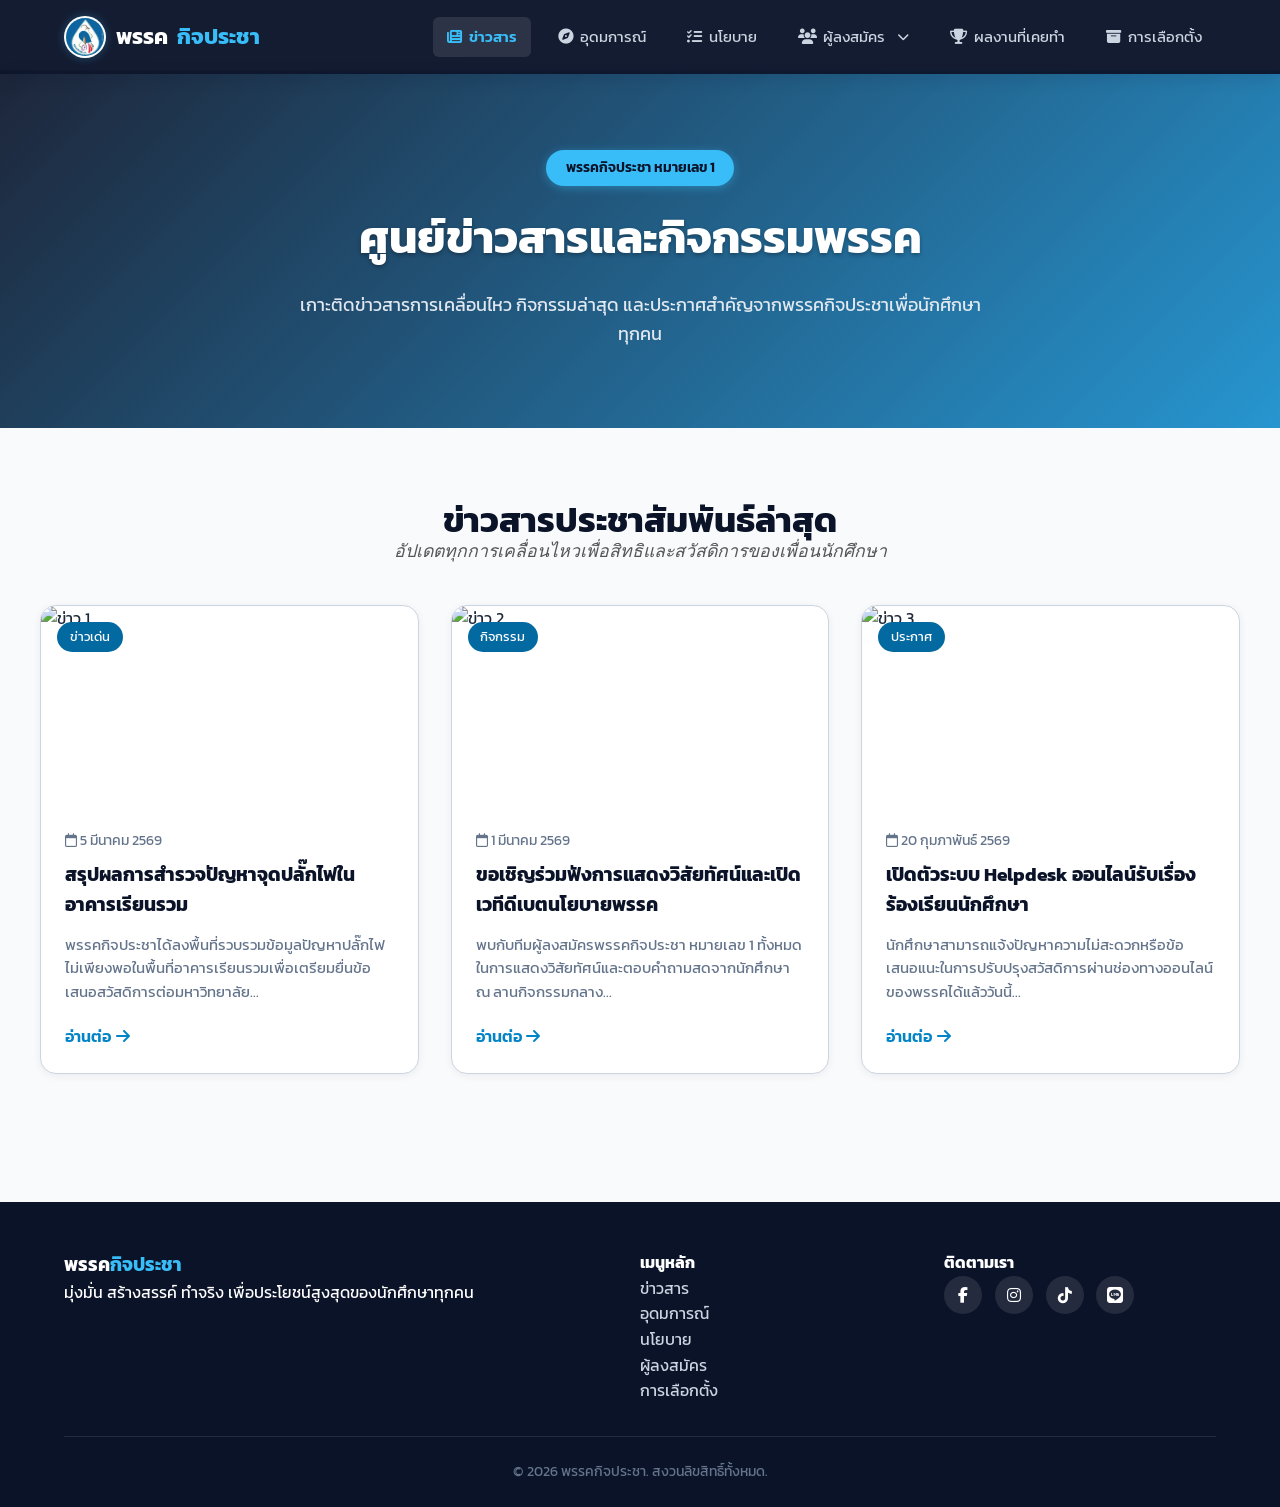
==== commit 5bf5d889: "Add files via upload" ====
--- a/index.html
+++ b/index.html
@@ -4,7 +4,7 @@
 <head>
     <meta charset="UTF-8">
     <meta name="viewport" content="width=device-width, initial-scale=1.0">
-    <title>พรรคกิจประชา - มุ่งมั่น สร้างสรรค์ ทำจริง</title>
+    <title>kitpracah - พรรคกิจประชา</title>
 
     <!-- Font Awesome Icons -->
     <link rel="stylesheet" href="https://cdnjs.cloudflare.com/ajax/libs/font-awesome/6.4.0/css/all.min.css">
@@ -12,7 +12,7 @@
     <!-- Google Fonts (Kanit) -->
     <link href="https://fonts.googleapis.com/css2?family=Kanit:wght@300;400;500;600;700&display=swap" rel="stylesheet">
     <link rel="stylesheet" href="style.css">
-    <!-- CSS รวมทั้งหมดอยู่ในไฟล์เดียว -->
+    <link rel="icon" href="kritpachar.jpg">
 
 </head>
 
@@ -22,8 +22,7 @@
     <header id="navbar">
         <nav>
             <div class="logo">
-                <img src="https://scontent-bkk1-1.xx.fbcdn.net/v/t39.30808-6/301998673_479742937495846_8703341393897800953_n.jpg?stp=dst-jpg_tt6&cstp=mx750x750&ctp=s750x750&_nc_cat=106&ccb=1-7&_nc_sid=6ee11a&_nc_ohc=Xnb6W0IdQNkQ7kNvwEFnQJK&_nc_oc=Adq9XtlJ3AgE42coR0HuyTRVXUGsBDK_wvQ3F7qLfOXLGyR4Xwcr4SAEd69-HNTDdKQ&_nc_zt=23&_nc_ht=scontent-bkk1-1.xx&_nc_gid=su1UbnHG2oLveEBMeu8yOA&_nc_ss=7a2a8&oh=00_AQFoLBh2l_4d-lmTVHKwUXByR1XOTA-Iq9SkesvbZ017SA&oe=6A7D83AE"
-                    alt="โลโก้พรรคกิจประชา" class="logo-img">
+                <img src="kritpachar.jpg" alt="โลโก้พรรคกิจประชา" class="logo-img">
                 พรรค<span>กิจประชา</span>
             </div>
 
@@ -145,28 +144,32 @@
 
     <!-- PAGE 2: อุดมการณ์พรรค -->
     <main id="page-ideology" class="page-section">
-        <section class="section-padding container">
-            <h2 class="section-title">อุดมการณ์พรรค</h2>
-            <p class="section-subtitle">หลักการที่พวกเรายึดมั่นและใช้เป็นแนวทางในการทำงานเพื่อนักศึกษาทุกคน</p>
-
-            <div class="grid-3">
-                <div class="card-box">
-                    <div class="card-icon"><i class="fa-solid fa-shield-halved"></i></div>
-                    <h3>โปร่งใส ตรวจสอบได้</h3>
-                    <p>ยึดมั่นในธรรมาภิบาล
-                        พร้อมเปิดเผยการทำงานและการใช้งบประมาณสโมสรนักศึกษาให้ทุกคนรับรู้ผ่านระบบแดชบอร์ดออนไลน์</p>
-                </div>
-                <div class="card-box">
-                    <div class="card-icon"><i class="fa-solid fa-hand-holding-heart"></i></div>
-                    <h3>เท่าเทียม และครอบคลุม</h3>
-                    <p>เคารพความหลากหลายทางความคิด เพศ และวัฒนธรรม เพื่อสร้างสังคมนักศึกษาที่เป็นมิตร ปลอดภัย
-                        และเปิดกว้างสำหรับทุกคน</p>
-                </div>
-                <div class="card-box">
-                    <div class="card-icon"><i class="fa-solid fa-bullseye"></i></div>
-                    <h3>เน้นผลประโยชน์นักศึกษา</h3>
-                    <p>พร้อมเป็นตัวแทนในการปกป้องสิทธิ สวัสดิการ และผลประโยชน์สูงสุดของเพื่อนนักศึกษา
-                        โดยไม่ยอมก้มหัวให้กับความไม่ถูกต้อง</p>
+        <!-- อุดมการณ์พรรคกิจประชา -->
+        <section id="ideology" class="section-padding">
+            <h2 class="section-title">อุดมการณ์พรรคกิจประชา</h2><br>
+            <p class="section-subtitle">"นักศึกษา ประชาชน ประชาธิปไตย"</p>
+
+            <div class="ideology-grid">
+                <div class="ideology-card">
+                    <div class="ideology-icon">🎓</div>
+                    <h3>นักศึกษา</h3>
+                    <p>ยึดมั่นในศักดิ์ศรีและสิทธิของนักศึกษา มุ่งพัฒนาสวัสดิการ ทักษะดิจิทัล
+                        และส่งเสริมพลังคนรุ่นใหม่จากทุกพื้นที่อย่างเท่าเทียม
+                        เพื่อก้าวสู่การเป็นผู้นำแห่งอนาคต</p>
+                </div>
+
+                <div class="ideology-card">
+                    <div class="ideology-icon">🤝</div>
+                    <h3>ประชาชน</h3>
+                    <p>เชื่อมโยงองค์ความรู้จากรั้วมหาวิทยาลัยสู่ชุมชน เคียงข้างประชาชน เข้าใจอัตลักษณ์ท้องถิ่น
+                        และนำเทคโนโลยีมาสร้างโอกาสทางเศรษฐกิจให้ยั่งยืน</p>
+                </div>
+
+                <div class="ideology-card">
+                    <div class="ideology-icon">⚖️</div>
+                    <h3>ประชาธิปไตย</h3>
+                    <p>ยึดมั่นในสิทธิ เสรีภาพ ความเสมอภาค และกระบวนการสันติวิธี กระจายอำนาจการตัดสินใจ
+                        และเปิดโอกาสให้ทุกคนมีส่วนร่วมอย่างโปร่งใส</p>
                 </div>
             </div>
         </section>
@@ -174,28 +177,177 @@
 
     <!-- PAGE 3: นโยบายพรรค -->
     <main id="page-policies" class="page-section">
-        <section class="section-padding container">
-            <h2 class="section-title">นโยบายพรรค</h2>
-            <p class="section-subtitle">ข้อเสนอที่จับต้องได้ นำไปปฏิบัติได้จริง
-                เพื่อคุณภาพชีวิตที่ดีขึ้นในรั้วมหาวิทยาลัย</p>
-
-            <div class="grid-3">
-                <div class="policy-card">
-                    <div class="policy-badge">สวัสดิการ</div>
-                    <h3>1. ปรับปรุงสวัสดิการและสิ่งอำนวยความสะดวก</h3>
-                    <p>เพิ่มจุดปลั๊กไฟ ห้องอ่านหนังสือ 24 ชม. ในช่วงสอบ
-                        และปรับปรุงไฟส่องสว่างตามจุดเสี่ยงรอบมหาวิทยาลัยเพื่อความปลอดภัย</p>
-                </div>
-                <div class="policy-card">
-                    <div class="policy-badge">การเดินทาง</div>
-                    <h3>2. ผลักดันการเดินทางที่ปลอดภัยและสะดวก</h3>
-                    <p>เพิ่มจำนวนรถรับ-ส่งภายในมหาวิทยาลัย (EV Shuttle)
-                        และประสานงานปรับปรุงทางเท้าให้รองรับผู้ใช้งานทุกคน</p>
-                </div>
-                <div class="policy-card">
-                    <div class="policy-badge">กิจกรรม</div>
-                    <h3>3. สนับสนุนกิจกรรมและการเรียนรู้</h3>
-                    <p>กระจายงบประมาณจัดชมรมอย่างทั่วถึง และเพิ่มทุนสนับสนุนการแข่งขัน/สัมมนานอกสถานที่ของนักศึกษา</p>
+        <!-- Policy Section: Kitpracha SPARK -->
+        <section id="policy" class="policy-section">
+            <div class="container">
+                <h3 class="spark-main-title">Kitpracha</h3>
+                <!-- Interactive SPARK Letters -->
+                <div class="spark-interactive-container">
+                    <button class="spark-letter active" onclick="showPolicy('S')">S</button>
+                    <button class="spark-letter" onclick="showPolicy('P')">P</button>
+                    <button class="spark-letter" onclick="showPolicy('A')">A</button>
+                    <button class="spark-letter" onclick="showPolicy('R')">R</button>
+                    <button class="spark-letter" onclick="showPolicy('K')">K</button>
+                </div>
+
+                <!-- Dynamic Policy Content Boxes -->
+                <div class="policy-display-area">
+
+                    <!-- S : Social Student Voice -->
+                    <div id="policy-S" class="policy-detail-card active">
+                        <div class="policy-card-header">
+                            <span class="policy-big-letter">S</span>
+                            <div>
+                                <h3>Social Student Voice</h3>
+                                <p class="tagline">เสียงประชาคม</p>
+                            </div>
+                        </div>
+                        <p class="policy-intro">
+                            นักศึกษาทุกคนคือส่วนหนึ่งของประชาคมมหาวิทยาลัย
+                            เราต้องการสร้างพื้นที่และกลไกที่ทำให้นักศึกษาสามารถสะท้อนปัญหา ความต้องการ
+                            และข้อเสนอได้อย่างสะดวก พร้อมผลักดันให้เสียงเหล่านั้นถูกนำไปสู่การแก้ไขอย่างเป็นรูปธรรม
+                        </p>
+                        <div class="policy-checklist">
+                            <h4>แนวทางดำเนินงาน:</h4>
+                            <ul>
+                                <li><strong>Student Voice Platform:</strong> พัฒนาช่องทางรับฟังความคิดเห็น ข้อเสนอ
+                                    และปัญหาของนักศึกษาอย่างเป็นระบบ พร้อมติดตามผลการดำเนินงาน</li>
+                                <li><strong>Student Forum:</strong> สร้างพื้นที่พูดคุยระหว่างนักศึกษา องค์กรนักศึกษา
+                                    และหน่วยงานที่เกี่ยวข้อง เพื่อร่วมกันเสนอปัญหาและออกแบบแนวทางแก้ไข</li>
+                                <li><strong>Bike for Students:</strong>
+                                    ผลักดันโครงการสนับสนุนจักรยานสำหรับนักศึกษาที่ขาดแคลนทุนทรัพย์ ยืมใช้งาน 1
+                                    ภาคการศึกษา เพื่อลดภาระค่าใช้จ่ายและส่งเสริมความยั่งยืน (SDGs)</li>
+                                <li><strong>Mental Health:</strong>
+                                    ผลักดันการพัฒนาช่องทางรับฟังปัญหาสุขภาพจิตของนักศึกษา
+                                    เพื่อให้เข้าถึงการคำปรึกษาได้อย่างทันท่วงที</li>
+                                <li><strong>ลานเลเพื่อประชาคม:</strong>
+                                    ติดตามความคืบหน้าการปรับปรุงลานเลเพื่อให้กลับมาเปิดใช้งานเป็นพื้นที่สาธารณะสำหรับนักศึกษาโดยเร็ว
+                                </li>
+                            </ul>
+                        </div>
+                    </div>
+
+                    <!-- P : Participation -->
+                    <div id="policy-P" class="policy-detail-card">
+                        <div class="policy-card-header">
+                            <span class="policy-big-letter">P</span>
+                            <div>
+                                <h3>Participation</h3>
+                                <p class="tagline">เวทีศักยภาพ</p>
+                            </div>
+                        </div>
+                        <p class="policy-intro">
+                            กิจกรรมนักศึกษาไม่ควรจำกัดอยู่เพียงรูปแบบเดิม ๆ
+                            เราต้องการสร้างพื้นที่ที่เปิดโอกาสให้นักศึกษาได้เรียนรู้ ลงมือทำ แสดงศักยภาพ สร้างเครือข่าย
+                            และมีส่วนร่วมทั้งภายในและภายนอกมหาวิทยาลัย
+                        </p>
+                        <div class="policy-checklist">
+                            <h4>แนวทางดำเนินงาน:</h4>
+                            <ul>
+                                <li><strong>PSU GLOBAL:</strong> มหกรรมการแข่งขันและการเรียนรู้ เปิดพื้นที่พัฒนานวัตกรรม
+                                    ความคิดสร้างสรรค์ และทักษะในศตวรรษที่ 21</li>
+                                <li><strong>PSU SPACE:</strong> เปิดพื้นที่การมีส่วนร่วมรูปแบบใหม่ เช่น Board Game
+                                    เคลื่อนที่ และกิจกรรมสร้างสรรค์เพื่อการแลกเปลี่ยน</li>
+                                <li><strong>PSU WELLNESS:</strong> สร้างพื้นที่สำหรับคนรักสุขภาพ ส่งเสริมการออกกำลังกาย
+                                    สุขภาวะ และการดูแลตนเอง</li>
+                                <li><strong>UNITY FOR IMPACT CAMP SS2:</strong> ค่ายเรียนรู้ชุมชน
+                                    ทำงานร่วมกับพื้นที่จริงเพื่อนำความรู้ไปสร้างประโยชน์ต่อสังคม</li>
+                                <li><strong>PTU CULTURAL:</strong>
+                                    สร้างความร่วมมือระหว่างสถาบันผ่านกิจกรรมแลกเปลี่ยนวัฒนธรรมและการทำประโยชน์เพื่อสังคม
+                                </li>
+                            </ul>
+                        </div>
+                    </div>
+
+                    <!-- A : Access & Care -->
+                    <div id="policy-A" class="policy-detail-card">
+                        <div class="policy-card-header">
+                            <span class="policy-big-letter">A</span>
+                            <div>
+                                <h3>Access & Care</h3>
+                                <p class="tagline">สวัสดิการสารสนเทศ</p>
+                            </div>
+                        </div>
+                        <p class="policy-intro">
+                            นักศึกษาทุกคนควรได้รับสิทธิ สวัสดิการ ข้อมูล และความช่วยเหลืออย่างทั่วถึง
+                            เราจึงมุ่งพัฒนาระบบสวัสดิการให้เข้าถึงง่าย รวดเร็ว เท่าเทียม และตอบโจทย์ชีวิตจริงของนักศึกษา
+                        </p>
+                        <div class="policy-checklist">
+                            <h4>แนวทางดำเนินงาน:</h4>
+                            <ul>
+                                <li><strong>Student Welfare for All:</strong>
+                                    ผลักดันให้นักศึกษาทุกคนสามารถเข้าถึงสิทธิและสวัสดิการขั้นพื้นฐานด้วยความทั่วถึง
+                                    เท่าเทียม และครอบคลุม</li>
+                                <li><strong>Central Parcel Point:</strong>
+                                    จัดตั้งจุดรับพัสดุส่วนกลางพร้อมระบบกล้องวงจรปิด (CCTV)
+                                    เพิ่มความปลอดภัยและลดการสูญหาย</li>
+                                <li><strong>Emergency Pad Point:</strong>
+                                    ผลักดันการจัดให้มีผ้าอนามัยฉุกเฉินสำหรับนักศึกษา โดยเฉพาะบริเวณอาคารเรียนรวม</li>
+                                <li><strong>Student Emergency Channel:</strong> พัฒนาช่องทางแจ้งเหตุฉุกเฉินและการคุกคาม
+                                    เพื่อให้เข้าถึงความช่วยเหลือได้อย่างรวดเร็ว</li>
+                            </ul>
+                        </div>
+                    </div>
+
+                    <!-- R : Rights -->
+                    <div id="policy-R" class="policy-detail-card">
+                        <div class="policy-card-header">
+                            <span class="policy-big-letter">R</span>
+                            <div>
+                                <h3>Rights</h3>
+                                <p class="tagline">สิทธิและเสรีภาพ</p>
+                            </div>
+                        </div>
+                        <p class="policy-intro">
+                            พรรคกิจประชาเชื่อว่านักศึกษาทุกคนควรได้รับการเคารพในสิทธิ เสรีภาพ ศักดิ์ศรี
+                            และความหลากหลายของตัวตน เราต้องการสร้างพื้นที่ที่นักศึกษาสามารถแสดงความคิดเห็น ตั้งคำถาม
+                            แลกเปลี่ยนมุมมอง และมีส่วนร่วมกับประเด็นทางสังคมและการเมืองได้อย่างสร้างสรรค์
+                        </p>
+                        <div class="policy-checklist">
+                            <h4>แนวทางดำเนินงาน:</h4>
+                            <ul>
+                                <li><strong>Freedom of Expression:</strong>
+                                    ส่งเสริมพื้นที่สำหรับการแสดงความคิดเห็นและแลกเปลี่ยนมุมมองอย่างสร้างสรรค์</li>
+                                <li><strong>Student Identity:</strong> สนับสนุนให้นักศึกษาสามารถแสดงออกถึงตัวตน ความคิด
+                                    และความหลากหลายของตนเองได้อย่างเหมาะสม</li>
+                                <li><strong>Student Rights Awareness:</strong>
+                                    ส่งเสริมความรู้ความเข้าใจเกี่ยวกับสิทธิของนักศึกษา
+                                    เพื่อให้สามารถใช้สิทธิได้อย่างมีความรับผิดชอบ</li>
+                                <li><strong>Democratic Space:</strong>
+                                    สร้างพื้นที่เรียนรู้และมีส่วนร่วมในประเด็นประชาธิปไตย สังคม และการเมืองของนักศึกษา
+                                </li>
+                            </ul>
+                        </div>
+                    </div>
+
+                    <!-- K : KIT Start Change -->
+                    <div id="policy-K" class="policy-detail-card">
+                        <div class="policy-card-header">
+                            <span class="policy-big-letter">K</span>
+                            <div>
+                                <h3>KIT Start Change</h3>
+                                <p class="tagline">ปัญญาชน</p>
+                            </div>
+                        </div>
+                        <p class="policy-intro">
+                            ส่งเสริมพลังปัญญาชนด้วยการจุดประกายการเปลี่ยนแปลง พัฒนานวัตกรรม และสร้างสรรค์สังคมร่วมกัน
+                        </p>
+                        <div class="policy-checklist">
+                            <h4>แนวทางดำเนินงาน:</h4>
+                            <ul>
+                                <li><strong>SOCIAL HACKATHON:</strong> เปิดพื้นที่ให้นักศึกษาได้ร่วมกันคิด
+                                    วิเคราะห์ปัญหาสังคม ออกแบบแนวทางแก้ไข และนำเสนอไอเดียพัฒนาจริง</li>
+                                <li><strong>STUDENT CHANGE MAKER:</strong>
+                                    ผลักดันโครงการเพื่อสังคมของนักศึกษาให้กลายเป็นจริง
+                                    ผ่านการให้คำปรึกษาและสนับสนุนจากองค์กร</li>
+                                <li><strong>KIT KNOWLEDGE SPACE:</strong> พื้นที่แลกเปลี่ยนความรู้ระหว่างนักศึกษา
+                                    เปิดโอกาสให้นำความถนัดมาแบ่งปันให้ผู้อื่น</li>
+                                <li><strong>FUTURE SKILLS:</strong> ส่งเสริมทักษะอนาคต เช่น Critical Thinking,
+                                    Communication, Leadership, Collaboration และ Problem Solving</li>
+                            </ul>
+                        </div>
+                    </div>
+
                 </div>
             </div>
         </section>
@@ -205,28 +357,28 @@
     <main id="page-candidates" class="page-section">
         <section class="section-padding container">
             <h2 class="section-title">ผู้สมัครรับเลือกตั้ง</h2>
-            <p class="section-subtitle">พรรคกิจประชา หมายเลข 1 มุ่งมั่นรับใช้และขับเคลื่อนพลังนักศึกษา</p>
+            <p class="section-subtitle">Kitpracha Better</p>
 
             <!-- ปุ่ม Toggle สลับหน้า องค์การ/สภานักศึกษา -->
             <div class="org-toggle-container">
                 <button class="org-tab-btn active" id="btn-tab-org" onclick="switchOrgTab('organization')">
-                    <i class="fa-solid fa-users-gear"></i> องค์การนักศึกษา (20 ตำแหน่ง)
+                    <i class="fa-solid fa-users-gear"></i> องค์การบริหาร องค์การนักศึกษา
                 </button>
                 <button class="org-tab-btn" id="btn-tab-council" onclick="switchOrgTab('council')">
-                    <i class="fa-solid fa-building-columns"></i> สภานักศึกษา (สัดส่วนทั่วไป & คณะ)
+                    <i class="fa-solid fa-building-columns"></i> องค์การบริหาร สภานักศึกษา (สัดส่วนทั่วไป & คณะ)
                 </button>
             </div>
 
             <!-- TAB 1: องค์การนักศึกษา -->
             <div id="tab-organization" class="org-tab-content active">
-                <h3 class="group-header-title"><i class="fa-solid fa-user-check"></i> ผู้ลงสมัครองค์การนักศึกษา (20
-                    ฝ่าย/ตำแหน่ง)</h3>
+                <h3 class="group-header-title"><i class="fa-solid fa-user-check"></i> ผู้ลงสมัครองค์การบริหาร
+                    องค์การนักศึกษา</h3>
 
                 <div class="candidate-photo-grid">
-                    <div class="photo-card" onclick="openModal('นายรุสฟาน อุโบ', 'นายกองค์การนักศึกษา', 'pang.JPG')">
+                    <div class="photo-card" onclick="openModal('อนุมัติ', 'นายกองค์การนักศึกษา', 'นายก.jpg')">
                         <div class="photo-frame"><img src="นายก.jpg" alt="ผู้สมัคร"></div>
                         <div class="photo-card-info">
-                            <div class="candidate-name-th">รุสฟาน</div>
+                            <div class="candidate-name-th">อนุมัติ หลังจิ</div>
                             <div class="candidate-surname-th">คณะรัฐศาสตร์</div>
                             <span class="candidate-position-tag">นายกองค์การนักศึกษา</span>
                         </div>
@@ -235,7 +387,7 @@
                     <div class="photo-card" onclick="openModal('นายริดวัน แวนิ', 'อุปนายกฝ่ายบริหาร', 'wang.jpg')">
                         <div class="photo-frame"><img src="รอง1.JPG" alt="ผู้สมัคร"></div>
                         <div class="photo-card-info">
-                            <div class="candidate-name-th">ริดวัน</div>
+                            <div class="candidate-name-th">อัซมี อูมา</div>
                             <div class="candidate-surname-th">คณะมนุษยศาสตร์และสังคมศาสตร์</div>
                             <span class="candidate-position-tag">รองนายกคนที่ 1</span>
                         </div>
@@ -245,7 +397,7 @@
                         onclick="openModal('นางสาวแวนาเฟียนา หลงเน๊าะ', 'เหรัญญิก', 'waefiana.jpg')">
                         <div class="photo-frame"><img src="รอง2.JPG" alt="ผู้สมัคร"></div>
                         <div class="photo-card-info">
-                            <div class="candidate-name-th">แวนาเฟียนา</div>
+                            <div class="candidate-name-th">อามาลีนา มามุ</div>
                             <div class="candidate-surname-th">คณะศึกษาศาสตร์</div>
                             <span class="candidate-position-tag">รองนายกคนที่ 2</span>
                         </div>
@@ -255,7 +407,7 @@
                         onclick="openModal('นายซุลฟาฮ์มี อีซอ', 'เลขาธิการ', 'นาย ซุลฟาฮ์มีน อีซอ.jpg')">
                         <div class="photo-frame"><img src="เลขา.JPG" alt="ผู้สมัคร"></div>
                         <div class="photo-card-info">
-                            <div class="candidate-name-th">ซุลฟาฮ์มี</div>
+                            <div class="candidate-name-th">นูรูลนูฮา เปาะและ</div>
                             <div class="candidate-surname-th">คณะศึกษาศาสตร์</div>
                             <span class="candidate-position-tag">เลขานุการ</span>
                         </div>
@@ -264,7 +416,7 @@
                     <div class="photo-card" onclick="openModal('นายอานัส แมแล', 'นายทะเบียน', 'นาย อนัส แมแล.jpg')">
                         <div class="photo-frame"><img src="เหรัญญิก.JPG" alt="ผู้สมัคร"></div>
                         <div class="photo-card-info">
-                            <div class="candidate-name-th">อานัส</div>
+                            <div class="candidate-name-th">ตาฮานี เหล็มหมีน</div>
                             <div class="candidate-surname-th">คณะรัฐศาสตร์</div>
                             <span class="candidate-position-tag">เหรัญญิก</span>
                         </div>
@@ -274,7 +426,7 @@
                         onclick="openModal('นายอัสนาวีย์ ปะกาฮะรัง', 'ฝ่ายประชาสัมพันธ์', 'อัสนาวีย์  ปะกาฮะรัง.JPG')">
                         <div class="photo-frame"><img src="ประชาสัมพันธ์.JPG" alt="ผู้สมัคร"></div>
                         <div class="photo-card-info">
-                            <div class="candidate-name-th">อัสนาวีย์</div>
+                            <div class="candidate-name-th">กัลมานี เจ๊ะฮะ</div>
                             <div class="candidate-surname-th">คณะวิทยาการสื่อสาร</div>
                             <span class="candidate-position-tag">ฝ่ายประชาสัมพันธ์</span>
                         </div>
@@ -284,7 +436,7 @@
                         onclick="openModal('นายอิบรอเฮง เจะเลาะ', 'ฝ่ายเทคโนโลยีสารสนเทศ', 'อิบรอเฮง เจะเลาะ .jpg')">
                         <div class="photo-frame"><img src="ศิลปะ.JPG" alt="ผู้สมัคร"></div>
                         <div class="photo-card-info">
-                            <div class="candidate-name-th">อิบรอเฮง</div>
+                            <div class="candidate-name-th">อัลบัสรี เจะมะ</div>
                             <div class="candidate-surname-th">คณะศิลปกรรมศาสตร์</div>
                             <span class="candidate-position-tag">ฝ่ายศิลปกรรม</span>
                         </div>
@@ -293,7 +445,7 @@
                     <div class="photo-card" onclick="openModal('นางสาวภัทรา รักเรียน', 'ฝ่ายประชาสัมพันธ์', 'แนน.JPG')">
                         <div class="photo-frame"><img src="พัสดุ.JPG" alt="ผู้สมัคร"></div>
                         <div class="photo-card-info">
-                            <div class="candidate-name-th">ภัทรา</div>
+                            <div class="candidate-name-th">บัสรี มิหนาแดง</div>
                             <div class="candidate-surname-th">คณะรัฐศาสตร์</div>
                             <span class="candidate-position-tag">ฝ่ายพัสดุและอาคารสถานที่</span>
                         </div>
@@ -302,8 +454,8 @@
                     <div class="photo-card" onclick="openModal('นางสาวภัทรา รักเรียน', 'ฝ่ายประชาสัมพันธ์', 'แนน.JPG')">
                         <div class="photo-frame"><img src="สวัสดิการ.JPG" alt="ผู้สมัคร"></div>
                         <div class="photo-card-info">
-                            <div class="candidate-name-th">ภัทรา</div>
-                            <div class="candidate-surname-th">คณะรัฐศาสตร์</div>
+                            <div class="candidate-name-th">แวนูรฟารอฮาน อาแว</div>
+                            <div class="candidate-surname-th">คณะศึกษาศาสตร์</div>
                             <span class="candidate-position-tag">ฝ่ายสวัสดิการ</span>
                         </div>
                     </div>
@@ -311,7 +463,7 @@
                     <div class="photo-card" onclick="openModal('นางสาวภัทรา รักเรียน', 'ฝ่ายประชาสัมพันธ์', 'แนน.JPG')">
                         <div class="photo-frame"><img src="นักศึกษาสัมพันธ์.JPG" alt="ผู้สมัคร"></div>
                         <div class="photo-card-info">
-                            <div class="candidate-name-th">ภัทรา</div>
+                            <div class="candidate-name-th">คอยรูนิซะห์ สากอ</div>
                             <div class="candidate-surname-th">คณะวิทยาศาสตร์และเทคโนโลยี</div>
                             <span class="candidate-position-tag">ฝ่ายนักศึกษาสัมพันธ์</span>
                         </div>
@@ -320,7 +472,7 @@
                     <div class="photo-card" onclick="openModal('นางสาวภัทรา รักเรียน', 'ฝ่ายประชาสัมพันธ์', 'แนน.JPG')">
                         <div class="photo-frame"><img src="วิเทศ.PNG" alt="ผู้สมัคร"></div>
                         <div class="photo-card-info">
-                            <div class="candidate-name-th">ภัทรา</div>
+                            <div class="candidate-name-th">มุมินะฮ์ สือรี</div>
                             <div class="candidate-surname-th">คณะศึกษาศาสตร์</div>
                             <span class="candidate-position-tag">ฝ่ายวิเทศสัมพันธ์</span>
                         </div>
@@ -329,7 +481,7 @@
                     <div class="photo-card" onclick="openModal('นางสาวภัทรา รักเรียน', 'ฝ่ายประชาสัมพันธ์', 'แนน.JPG')">
                         <div class="photo-frame"><img src="วิชาการ.JPG" alt="ผู้สมัคร"></div>
                         <div class="photo-card-info">
-                            <div class="candidate-name-th">ภัทรา</div>
+                            <div class="candidate-name-th">ดารีมีย์ ตุหวันร่าเหม</div>
                             <div class="candidate-surname-th">คณะศึกษาศาสตร์</div>
                             <span class="candidate-position-tag">ฝ่ายวิชาการ</span>
                         </div>
@@ -338,7 +490,7 @@
                     <div class="photo-card" onclick="openModal('นางสาวภัทรา รักเรียน', 'ฝ่ายประชาสัมพันธ์', 'แนน.JPG')">
                         <div class="photo-frame"><img src="วัฒนธรรม.JPG" alt="ผู้สมัคร"></div>
                         <div class="photo-card-info">
-                            <div class="candidate-name-th">ภัทรา</div>
+                            <div class="candidate-name-th">มูฮำหมัดอัซซัด ดะเซ็ง</div>
                             <div class="candidate-surname-th">คณะวิทยาการอิสลาม</div>
                             <span class="candidate-position-tag">ฝ่ายศิลปะและวัฒนธรรม</span>
                         </div>
@@ -347,7 +499,7 @@
                     <div class="photo-card" onclick="openModal('นางสาวภัทรา รักเรียน', 'ฝ่ายประชาสัมพันธ์', 'แนน.JPG')">
                         <div class="photo-frame"><img src="บำเพ็ญ.JPG" alt="ผู้สมัคร"></div>
                         <div class="photo-card-info">
-                            <div class="candidate-name-th">ภัทรา</div>
+                            <div class="candidate-name-th">อัฟนันต์ บิลลาเต๊ะ</div>
                             <div class="candidate-surname-th">คณะรัฐศาสตร์</div>
                             <span class="candidate-position-tag">ฝ่ายบำเพ็ญประโยชน์</span>
                         </div>
@@ -356,7 +508,7 @@
                     <div class="photo-card" onclick="openModal('นางสาวภัทรา รักเรียน', 'ฝ่ายประชาสัมพันธ์', 'แนน.JPG')">
                         <div class="photo-frame"><img src="กีฬา.JPG" alt="ผู้สมัคร"></div>
                         <div class="photo-card-info">
-                            <div class="candidate-name-th">ภัทรา</div>
+                            <div class="candidate-name-th">มูฮำหมัดไฟซอล หะยีมามะ</div>
                             <div class="candidate-surname-th">คณะศึกษาศาสตร์</div>
                             <span class="candidate-position-tag">ฝ่ายกีฬา</span>
                         </div>
@@ -365,7 +517,7 @@
                     <div class="photo-card" onclick="openModal('นางสาวภัทรา รักเรียน', 'ฝ่ายประชาสัมพันธ์', 'แนน.JPG')">
                         <div class="photo-frame"><img src="สื่อ.JPG" alt="ผู้สมัคร"></div>
                         <div class="photo-card-info">
-                            <div class="candidate-name-th">ภัทรา</div>
+                            <div class="candidate-name-th">ซอฟรอน ยากะจิ</div>
                             <div class="candidate-surname-th">คณะวิทยาการสื่อสาร</div>
                             <span class="candidate-position-tag">ฝ่ายสื่อ</span>
                         </div>
@@ -374,7 +526,7 @@
                     <div class="photo-card" onclick="openModal('นางสาวภัทรา รักเรียน', 'ฝ่ายประชาสัมพันธ์', 'แนน.JPG')">
                         <div class="photo-frame"><img src="ประสานงาน.JPG" alt="ผู้สมัคร"></div>
                         <div class="photo-card-info">
-                            <div class="candidate-name-th">ภัทรา</div>
+                            <div class="candidate-name-th">อามีร แยแล</div>
                             <div class="candidate-surname-th">คณะรัฐศาสตร์</div>
                             <span class="candidate-position-tag">ฝ่ายประสานงาน</span>
                         </div>
@@ -383,8 +535,8 @@
                     <div class="photo-card" onclick="openModal('นางสาวภัทรา รักเรียน', 'ฝ่ายประชาสัมพันธ์', 'แนน.JPG')">
                         <div class="photo-frame"><img src="พิธีการ.jpg" alt="ผู้สมัคร"></div>
                         <div class="photo-card-info">
-                            <div class="candidate-name-th">ภัทรา</div>
-                            <div class="candidate-surname-th">รักเรียน</div>
+                            <div class="candidate-name-th">อันดา สุหลง</div>
+                            <div class="candidate-surname-th">คณะรัฐศาสตร์</div>
                             <span class="candidate-position-tag">ฝ่ายพิธีการ</span>
                         </div>
                     </div>
@@ -392,7 +544,7 @@
                     <div class="photo-card" onclick="openModal('นางสาวภัทรา รักเรียน', 'ฝ่ายประชาสัมพันธ์', 'แนน.JPG')">
                         <div class="photo-frame"><img src="พยาบาล.JPG" alt="ผู้สมัคร"></div>
                         <div class="photo-card-info">
-                            <div class="candidate-name-th">ภัทรา</div>
+                            <div class="candidate-name-th">โซฟียัน กะดะแซ</div>
                             <div class="candidate-surname-th">คณะพยาบาลศาสตร์</div>
                             <span class="candidate-position-tag">ฝ่ายพยาบาล</span>
                         </div>
@@ -401,8 +553,8 @@
                     <div class="photo-card" onclick="openModal('นางสาวภัทรา รักเรียน', 'ฝ่ายประชาสัมพันธ์', 'แนน.JPG')">
                         <div class="photo-frame"><img src="กิจกรรม.JPG" alt="ผู้สมัคร"></div>
                         <div class="photo-card-info">
-                            <div class="candidate-name-th">ภัทรา</div>
-                            <div class="candidate-surname-th">คณะรัฐศาสตร์</div>
+                            <div class="candidate-name-th">อานีส อาลีมามะ</div>
+                            <div class="candidate-surname-th">คณะมนุษยศาสตร์และสังคมศาสตร์</div>
                             <span class="candidate-position-tag">ฝ่ายกิจกรรม</span>
                         </div>
                     </div>
@@ -412,8 +564,8 @@
             <!-- TAB 2: สภานักศึกษา -->
             <div id="tab-council" class="org-tab-content">
                 <div class="council-section">
-                    <h3 class="group-header-title"><i class="fa-solid fa-layer-group"></i> สมาชิกสภานักศึกษา -
-                        แบบสัดส่วนทั่วไป (20 ลำดับ)</h3>
+                    <h3 class="group-header-title"><i class="fa-solid fa-layer-group"></i> สมาชิกสภานักศึกษา
+                        องค์การนักศึกษาสัดส่วนทั่วไป</h3>
                     <div class="candidate-photo-grid">
                         <div class="photo-card">
                             <div class="photo-frame"><img src="wang.jpg" alt="ผู้สมัคร"></div>
@@ -562,7 +714,7 @@
                         <div class="photo-card">
                             <div class="photo-frame"><img src="ปรมินทร์.jpg" alt="ผู้สมัคร"></div>
                             <div class="photo-card-info">
-                                <div class="candidate-name-th">ปรมินทร์ </div>
+                                <div class="candidate-name-th">ปรมินทร์ ใบปัญญา</div>
                                 <div class="candidate-surname-th">คณะมนุษยศาสตร์และสังคมศาสตร์</div>
                                 <span class="candidate-position-tag">สัดส่วนทั่วไป ลำดับ 17</span>
                             </div>
@@ -573,8 +725,8 @@
                 <hr class="section-divider">
 
                 <div class="council-section">
-                    <h2 class="sub-section-title"><i class="fa-solid fa-graduation-cap"></i> สมาชิกสภานักศึกษา -
-                        แบบสัดส่วนคณะ</h2>
+                    <h2 class="sub-section-title"><i class="fa-solid fa-graduation-cap"></i> สมาชิกสภานักศึกษา
+                        องค์การนักศึกษาสัดส่วนคณะ</h2>
                     <div class="faculty-block">
                         <div class="faculty-title"><i class="fa-solid fa-university"></i> คณะศึกษาศาสตร์</div>
                         <div class="candidate-photo-grid">
@@ -618,7 +770,7 @@
                                 <div class="photo-frame"><img src="มูรณี บาเหะ.jpeg" alt="ผู้สมัคร"></div>
                                 <div class="photo-card-info">
                                     <div class="candidate-name-th">มูรนี บาเกะ</div>
-                                    <div class="candidate-surname-th">เจะเลาะ</div>
+                                    <div class="candidate-surname-th">คณะศึกษาศาสตร์</div>
                                     <span class="candidate-position-tag">ยินยอม</span>
                                 </div>
                             </div>
@@ -632,7 +784,7 @@
                             <div class="photo-card">
                                 <div class="photo-frame"><img src="มูฮำหมัด เจ๊ะเด็ง.jpg" alt="ผู้สมัคร"></div>
                                 <div class="photo-card-info">
-                                    <div class="candidate-name-th">มููฮำหมัด เจ๊ะเด็ง</div>
+                                    <div class="candidate-name-th">มูฮำหมัด เจ๊ะเด็ง</div>
                                     <div class="candidate-surname-th">คณะมนุษยศาสตร์และสังคมศาสตร์</div>
                                     <span class="candidate-position-tag">ยินยอม</span>
                                 </div>
@@ -641,7 +793,7 @@
                             <div class="photo-card">
                                 <div class="photo-frame"><img src="ชัชวีร์ แอเหย็บ.jpg" alt="ผู้สมัคร"></div>
                                 <div class="photo-card-info">
-                                    <div class="candidate-name-th">ชัชวีย์ แอเหย็บ</div>
+                                    <div class="candidate-name-th">ชัชวีร์ แอเหย็บ</div>
                                     <div class="candidate-surname-th">คณะมนุษยศาสตร์และสังคมศาสตร์</div>
                                     <span class="candidate-position-tag">ยินยอม</span>
                                 </div>
@@ -746,7 +898,7 @@
                             <div class="photo-card">
                                 <div class="photo-frame"><img src="อาหมัดบาดาวี.JPG" alt="ผู้สมัคร"></div>
                                 <div class="photo-card-info">
-                                    <div class="candidate-name-th">อาหมัดบาดาวี</div>
+                                    <div class="candidate-name-th">อาหมัดบาดาวี เจ๊ะเต๊ะ</div>
                                     <div class="candidate-surname-th">คณะวิทยาการสื่อสาร</div>
                                     <span class="candidate-position-tag">ยินยอม</span>
                                 </div>
@@ -807,12 +959,32 @@
         <section class="section-padding container">
             <h2 class="section-title">ผลงานที่เคยทำ</h2>
             <p class="section-subtitle">เส้นทางการขับเคลื่อนที่ผ่านการพิสูจน์มาแล้วด้วยการลงมือทำจริง</p>
-            <div class="card-box" style="text-align: left; max-width: 800px; margin: 0 auto;">
-                <span style="color:var(--primary-color); font-weight:600;">ภาคเรียนที่ 1 / 2567</span>
-                <h3 style="margin-top: 0.5rem; color:var(--dark-color);">โครงการปรับปรุงพื้นที่อ่านหนังสือกลางแจ้ง</h3>
-                <p style="color:var(--text-muted); margin-top: 0.5rem;">
+
+            <!-- Card ผลงาน -->
+            <div class="portfolio-card">
+                <span class="portfolio-term">ภาคเรียนที่ 1 / 2567</span>
+                <h3 class="portfolio-title">โครงการ Unity for Impact Camp</h3>
+
+                <!-- แกลเลอรีรูปภาพแบบ Grid 2x2 -->
+                <div class="portfolio-gallery">
+                    <div class="img-wrapper">
+                        <img src="ต01.jpg" alt="ภาพบรรยากาศโครงการ 1" loading="lazy">
+                    </div>
+                    <div class="img-wrapper">
+                        <img src="ต02.jpg" alt="ภาพบรรยากาศโครงการ 2" loading="lazy">
+                    </div>
+                    <div class="img-wrapper">
+                        <img src="ต03.jpg" alt="ภาพบรรยากาศโครงการ 3" loading="lazy">
+                    </div>
+                    <div class="img-wrapper">
+                        <img src="ต04.jpg" alt="ภาพบรรยากาศโครงการ 4" loading="lazy">
+                    </div>
+                </div>
+
+                <p class="portfolio-desc">
                     ประสานงานติดตั้งโต๊ะนั่งอ่านหนังสือพร้อมปลั๊กไฟและระบบ Wi-Fi เพิ่มเติม ณ
-                    บริเวณลานกิจกรรมส่วนกลางสำเร็จ</p>
+                    บริเวณลานกิจกรรมส่วนกลางสำเร็จ
+                </p>
             </div>
         </section>
     </main>
@@ -821,7 +993,8 @@
     <main id="page-election" class="page-section">
         <section class="section-padding container">
             <h2 class="section-title">ข้อมูลการเลือกตั้ง</h2>
-            <p class="section-subtitle">นับถอยหลังสู่การเลือกตั้งสโมสรและสภานักศึกษา</p>
+            <p class="section-subtitle">นับถอยหลังสู่การเลือกตั้งองค์การบริหาร องค์การนักศึกษา&องค์การบริหาร สภานักศึกษา
+            </p>
 
             <div class="card-box election-card">
 
@@ -892,15 +1065,17 @@
                 <div class="footer-social">
                     <h4>ติดตามเรา</h4>
                     <div class="social-icons">
-                        <a href="https://www.facebook.com/yourpagename" target="_blank" rel="noopener noreferrer"
-                            aria-label="Facebook">
+                        <a href="https://www.facebook.com/share/19N13UrFCD/?mibextid=wwXIfr" target="_blank"
+                            rel="noopener noreferrer" aria-label="Facebook">
                             <i class="fa-brands fa-facebook-f"></i>
                         </a>
-                        <a href="https://www.instagram.com/yourusername" target="_blank" rel="noopener noreferrer"
+                        <a href="
+https://www.instagram.com/kitpracha.party?igsh=NTFnbjZpcXJiYmV3" target="_blank" rel="noopener noreferrer"
                             aria-label="Instagram">
                             <i class="fa-brands fa-instagram"></i>
                         </a>
-                        <a href="https://www.tiktok.com/@yourusername" target="_blank" rel="noopener noreferrer"
+                        <a href="
+https://www.tiktok.com/@kitpracha_party?_r=1&_t=ZS-98ih3grl0kB" target="_blank" rel="noopener noreferrer"
                             aria-label="TikTok">
                             <i class="fa-brands fa-tiktok"></i>
                         </a>
@@ -965,7 +1140,7 @@
                 </div>
                 <div class="modal-profile-body">
                     <h4 style="color:var(--dark-color);"><i class="fa-solid fa-quote-left"></i> วิสัยทัศน์</h4>
-                    <p>"พร้อมทุ่มเทแรงกายแรงใจ ทำงานด้วยความโปร่งใส เพื่อประโยชน์สูงสุดของเพื่อนนักศึกษาทุกคน"</p>
+                    <p>"ยกระดับนักศึกษา ด้วยพลังมวลประชา"</p>
                 </div>
             `;
             modal.classList.add('show');
@@ -1024,6 +1199,27 @@
         document.addEventListener('DOMContentLoaded', () => {
             startCountdown();
         });
+
+
+        function showPolicy(letter) {
+            // 1. ซ่อนกล่องรายละเอียดนโยบายทั้งหมดก่อน
+            const allCards = document.querySelectorAll('.policy-detail-card');
+            allCards.forEach(card => card.classList.remove('active'));
+
+            // 2. ยกเลิกสถานะปุ่มตัวอักษรทั้งหมด
+            const allButtons = document.querySelectorAll('.spark-letter');
+            allButtons.forEach(btn => btn.classList.remove('active'));
+
+            // 3. แสดงกล่องรายละเอียดเฉพาะตัวที่ถูกคลิก
+            const targetCard = document.getElementById('policy-' + letter);
+            if (targetCard) {
+                targetCard.classList.add('active');
+            }
+
+            // 4. เปลี่ยนปุ่มตัวอักษรที่ถูกคลิกให้เป็นสถานะ active
+            event.currentTarget.classList.add('active');
+        }
+
     </script>
 </body>
 
--- a/style.css
+++ b/style.css
@@ -500,7 +500,7 @@
     top: 0;
     width: 100%;
     height: 100%;
-    background-color: rgba(11, 19, 41, 0.75);
+    background-color: #0b1329bf;
     backdrop-filter: blur(6px);
 }
 
@@ -683,7 +683,7 @@
     text-align: center;
     font-weight: 600;
     font-size: 1.1rem;
-    box-shadow: 0 4px 12px rgba(56, 189, 248, 0.3);
+    box-shadow: 0 4px 12px #38bdf84d;
 }
 
 /* Responsive สำหรับหน้าจอมือถือ */
@@ -698,4 +698,47 @@
     .countdown-box span {
         font-size: 1.6rem;
     }
+}
+
+/* CSS ตกแต่งส่วนอุดมการณ์ */
+.section-subtitle {
+    text-align: center;
+    color: #555;
+    font-size: 1.1rem;
+    margin-top: -20px;
+    margin-bottom: 40px;
+    font-style: italic;
+}
+
+.ideology-grid {
+    display: flex;
+    justify-content: center;
+    gap: 25px;
+    flex-wrap: wrap;
+}
+
+.ideology-card {
+    background: #ffffff;
+    padding: 30px 20px;
+    border-radius: 15px;
+    box-shadow: 0 4px 20px rgba(0,0,0,0.08);
+    width: 310px;
+    text-align: center;
+    border-top: 5px solid #0e38abbf; /* ปรับโทนสีตามธีมพรรคของคุณได้ครับ */
+    transition: transform 0.3s ease;
+}
+
+.ideology-card:hover {
+    transform: translateY(-5px); /* เพิ่มลูกเล่นขยับขึ้นเมื่อนำเมาส์ไปชี้ */
+}
+
+.ideology-icon {
+    font-size: 3rem;
+    margin-bottom: 15px;
+}
+
+.ideology-card h3 {
+    color: #0e38abbf;
+    margin-bottom: 12px;
+    font-size: 1.4rem;
 }
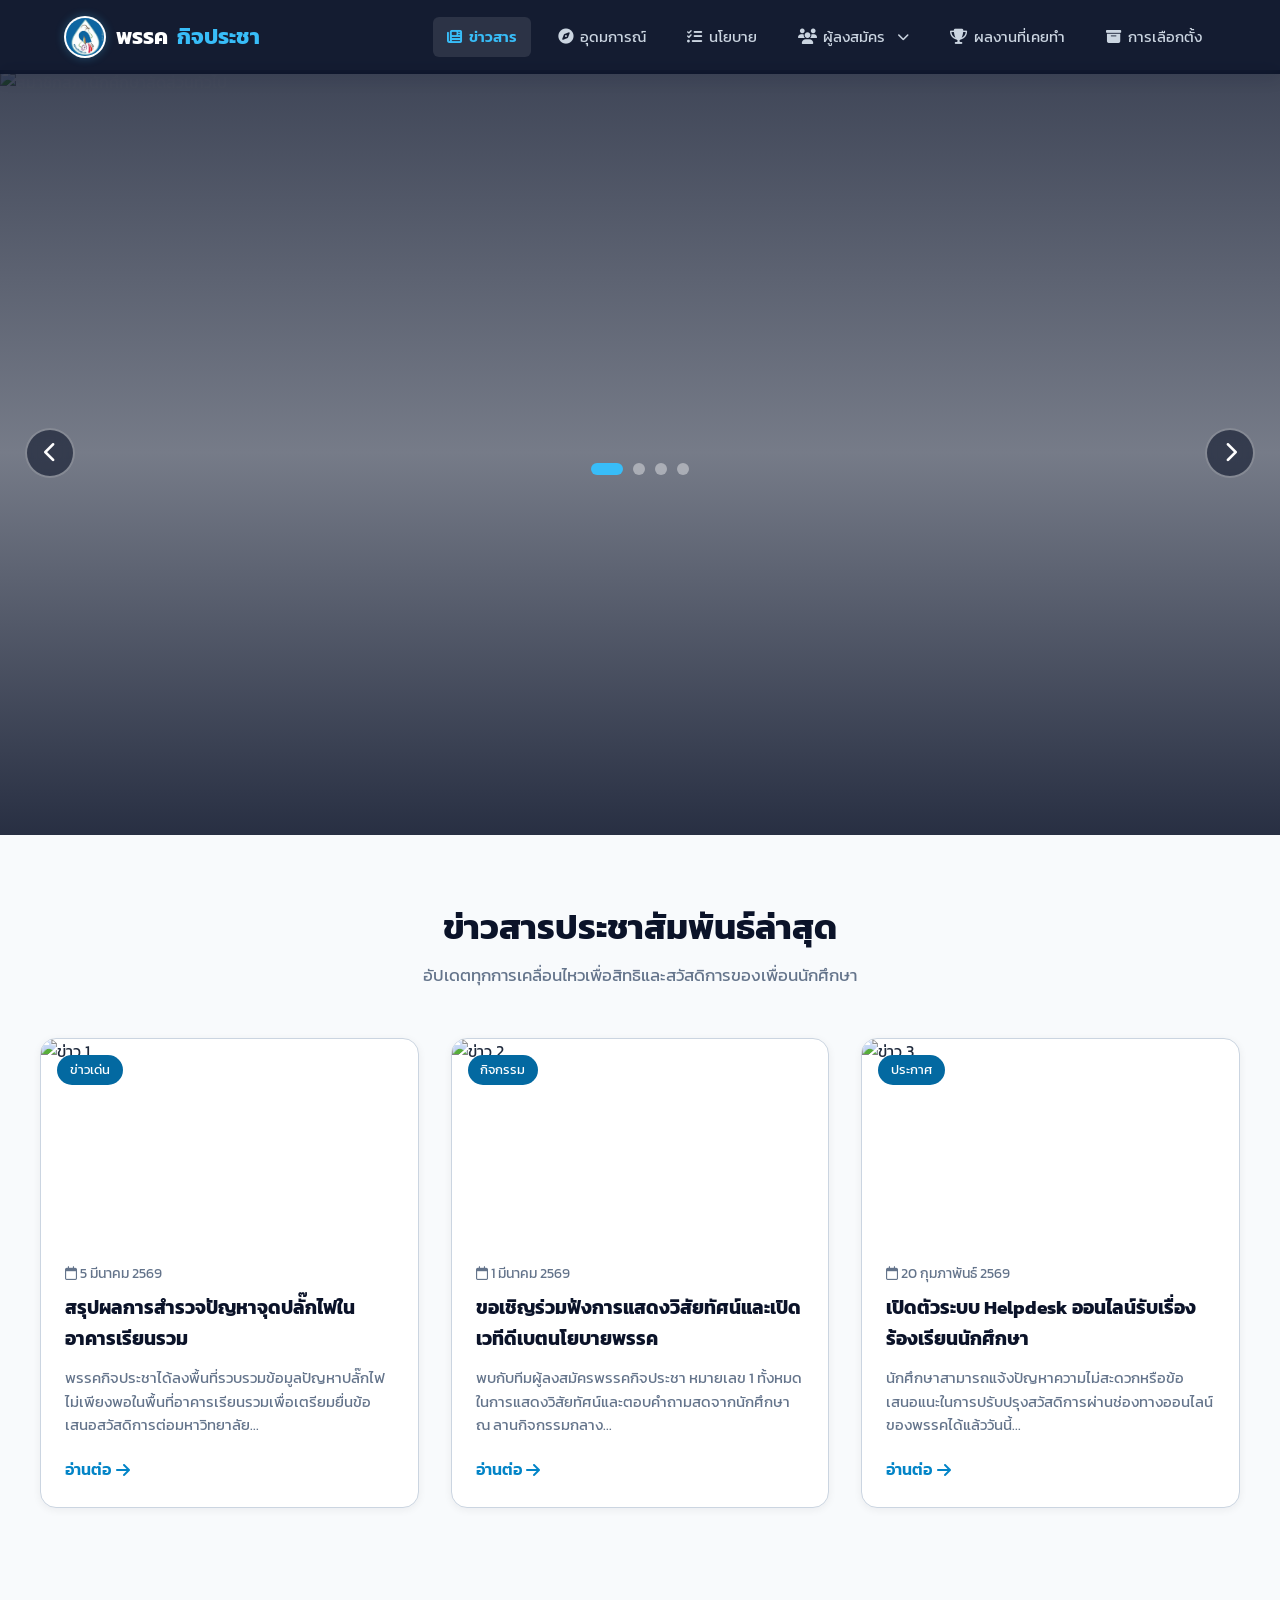
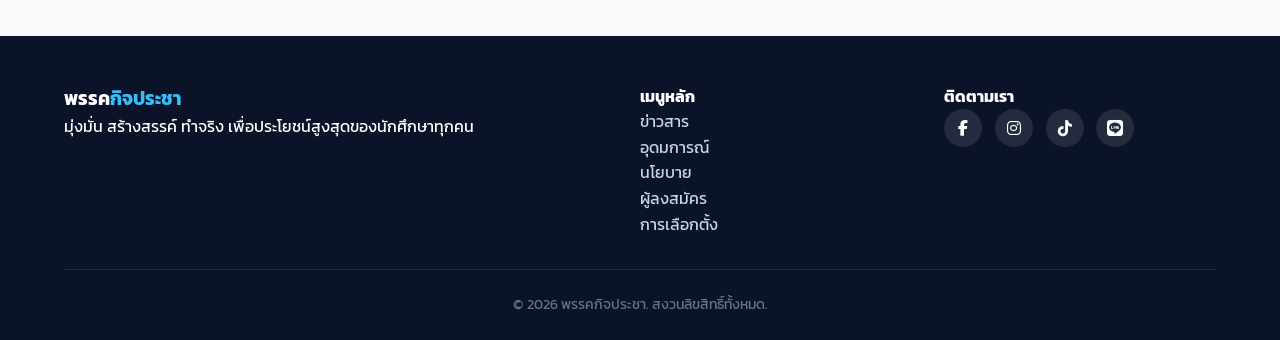
==== commit 42e3f371: "Add files via upload" ====
--- a/index.html
+++ b/index.html
@@ -4,7 +4,7 @@
 <head>
     <meta charset="UTF-8">
     <meta name="viewport" content="width=device-width, initial-scale=1.0">
-    <title>kitpracah - พรรคกิจประชา</title>
+    <title>kitpracha - พรรคกิจประชา</title>
 
     <!-- Font Awesome Icons -->
     <link rel="stylesheet" href="https://cdnjs.cloudflare.com/ajax/libs/font-awesome/6.4.0/css/all.min.css">
@@ -13,7 +13,6 @@
     <link href="https://fonts.googleapis.com/css2?family=Kanit:wght@300;400;500;600;700&display=swap" rel="stylesheet">
     <link rel="stylesheet" href="style.css">
     <link rel="icon" href="kritpachar.jpg">
-
 </head>
 
 <body>
@@ -46,8 +45,7 @@
                 <!-- เมนูดร็อปดาวน์เลือก "องค์การ" หรือ "สภา" -->
                 <li class="dropdown">
                     <a onclick="switchPage('candidates')" class="nav-link" id="nav-candidates">
-                        <i class="fa-solid fa-users"></i> ผู้ลงสมัคร <i
-                            class="fa-solid fa-chevron-down dropdown-icon"></i>
+                        <i class="fa-solid fa-users"></i> ผู้ลงสมัคร <i class="fa-solid fa-chevron-down dropdown-icon"></i>
                     </a>
                     <ul class="dropdown-menu">
                         <li>
@@ -82,10 +80,43 @@
     <!-- PAGE 1: หน้าหลัก (ศูนย์ข่าวสารและกิจกรรม) -->
     <main id="page-home" class="page-section active">
         <section class="hero-section">
+            <!-- 1. ชั้นสไลด์พื้นหลัง (Background Slider) -->
+            <!-- 1. ชั้นสไลด์พื้นหลัง (Background Slider) -->
+            <div class="hero-bg-slider" id="heroBgTrack">
+                <div class="hero-bg-slide active">
+                    <img src="3.png" alt="สมาชิกสภานักศึกษาสัดส่วนทั่วไป">
+                </div>
+                <div class="hero-bg-slide">
+                    <img src="องค์การ.png" alt="ผู้ลงสมัครองค์การบริหาร องค์การนักศึกษา">
+                </div>
+                
+                <!-- 👇 เพิ่มรูปที่ 3, 4 ตรงนี้ได้เลย 👇 -->
+                <div class="hero-bg-slide">
+                    <img src="สภานักศึกษา.png" alt="สมาชิกสภานักศึกษาสัดส่วนทั่วไป">
+                </div>
+                <div class="hero-bg-slide">
+                    <img src="3.png" alt="ภาพกิจกรรม 2">
+                </div>
+            </div>
+
+            <div class="hero-overlay"></div>
+
+            <button class="hero-nav-btn prev" onclick="moveSlide(-1)" aria-label="Previous">
+                <i class="fa-solid fa-chevron-left"></i>
+            </button>
+            <button class="hero-nav-btn next" onclick="moveSlide(1)" aria-label="Next">
+                <i class="fa-solid fa-chevron-right"></i>
+            </button>
+
             <div class="hero-content">
-                <span class="badge">พรรคกิจประชา หมายเลข 1</span>
-                <h1>ศูนย์ข่าวสารและกิจกรรมพรรค</h1>
-                <p>เกาะติดข่าวสารการเคลื่อนไหว กิจกรรมล่าสุด และประกาศสำคัญจากพรรคกิจประชาเพื่อนักศึกษาทุกคน</p>
+                <!-- จุดระบุสถานะ (Dots) -->
+                <div class="hero-indicators">
+                    <span class="dot active" onclick="goToSlide(0)"></span>
+                    <span class="dot" onclick="goToSlide(1)"></span>
+                    <!-- 👇 เพิ่มจุดตามจำนวนรูปที่เพิ่มเข้ามา (ลำดับ 2, 3...) 👇 -->
+                    <span class="dot" onclick="goToSlide(2)"></span>
+                    <span class="dot" onclick="goToSlide(3)"></span>
+                </div>
             </div>
         </section>
 
@@ -96,45 +127,39 @@
             <div class="news-grid">
                 <article class="news-card">
                     <div class="news-img">
-                        <img src="https://images.unsplash.com/photo-1540575467063-178a50c2df87?auto=format&fit=crop&w=600&q=80"
-                            alt="ข่าว 1">
+                        <img src="https://images.unsplash.com/photo-1540575467063-178a50c2df87?auto=format&fit=crop&w=600&q=80" alt="ข่าว 1">
                         <span class="news-tag">ข่าวเด่น</span>
                     </div>
                     <div class="news-body">
                         <span class="news-date"><i class="fa-regular fa-calendar"></i> 5 มีนาคม 2569</span>
                         <h3>สรุปผลการสำรวจปัญหาจุดปลั๊กไฟในอาคารเรียนรวม</h3>
-                        <p>พรรคกิจประชาได้ลงพื้นที่รวบรวมข้อมูลปัญหาปลั๊กไฟไม่เพียงพอในพื้นที่อาคารเรียนรวมเพื่อเตรียมยื่นข้อเสนอสวัสดิการต่อมหาวิทยาลัย...
-                        </p>
+                        <p>พรรคกิจประชาได้ลงพื้นที่รวบรวมข้อมูลปัญหาปลั๊กไฟไม่เพียงพอในพื้นที่อาคารเรียนรวมเพื่อเตรียมยื่นข้อเสนอสวัสดิการต่อมหาวิทยาลัย...</p>
                         <a href="#" class="news-link">อ่านต่อ <i class="fa-solid fa-arrow-right"></i></a>
                     </div>
                 </article>
 
                 <article class="news-card">
                     <div class="news-img">
-                        <img src="https://images.unsplash.com/photo-1523580494863-6f3031224c94?auto=format&fit=crop&w=600&q=80"
-                            alt="ข่าว 2">
+                        <img src="https://images.unsplash.com/photo-1523580494863-6f3031224c94?auto=format&fit=crop&w=600&q=80" alt="ข่าว 2">
                         <span class="news-tag">กิจกรรม</span>
                     </div>
                     <div class="news-body">
                         <span class="news-date"><i class="fa-regular fa-calendar"></i> 1 มีนาคม 2569</span>
                         <h3>ขอเชิญร่วมฟังการแสดงวิสัยทัศน์และเปิดเวทีดีเบตนโยบายพรรค</h3>
-                        <p>พบกับทีมผู้ลงสมัครพรรคกิจประชา หมายเลข 1 ทั้งหมด ในการแสดงวิสัยทัศน์และตอบคำถามสดจากนักศึกษา
-                            ณ ลานกิจกรรมกลาง...</p>
+                        <p>พบกับทีมผู้ลงสมัครพรรคกิจประชา หมายเลข 1 ทั้งหมด ในการแสดงวิสัยทัศน์และตอบคำถามสดจากนักศึกษา ณ ลานกิจกรรมกลาง...</p>
                         <a href="#" class="news-link">อ่านต่อ <i class="fa-solid fa-arrow-right"></i></a>
                     </div>
                 </article>
 
                 <article class="news-card">
                     <div class="news-img">
-                        <img src="https://images.unsplash.com/photo-1517048676732-d65bc937f952?auto=format&fit=crop&w=600&q=80"
-                            alt="ข่าว 3">
+                        <img src="https://images.unsplash.com/photo-1517048676732-d65bc937f952?auto=format&fit=crop&w=600&q=80" alt="ข่าว 3">
                         <span class="news-tag">ประกาศ</span>
                     </div>
                     <div class="news-body">
                         <span class="news-date"><i class="fa-regular fa-calendar"></i> 20 กุมภาพันธ์ 2569</span>
                         <h3>เปิดตัวระบบ Helpdesk ออนไลน์รับเรื่องร้องเรียนนักศึกษา</h3>
-                        <p>นักศึกษาสามารถแจ้งปัญหาความไม่สะดวกหรือข้อเสนอแนะในการปรับปรุงสวัสดิการผ่านช่องทางออนไลน์ของพรรคได้แล้ววันนี้...
-                        </p>
+                        <p>นักศึกษาสามารถแจ้งปัญหาความไม่สะดวกหรือข้อเสนอแนะในการปรับปรุงสวัสดิการผ่านช่องทางออนไลน์ของพรรคได้แล้ววันนี้...</p>
                         <a href="#" class="news-link">อ่านต่อ <i class="fa-solid fa-arrow-right"></i></a>
                     </div>
                 </article>
@@ -144,32 +169,27 @@
 
     <!-- PAGE 2: อุดมการณ์พรรค -->
     <main id="page-ideology" class="page-section">
-        <!-- อุดมการณ์พรรคกิจประชา -->
-        <section id="ideology" class="section-padding">
-            <h2 class="section-title">อุดมการณ์พรรคกิจประชา</h2><br>
+        <section id="ideology" class="section-padding container">
+            <h2 class="section-title">อุดมการณ์พรรคกิจประชา</h2>
             <p class="section-subtitle">"นักศึกษา ประชาชน ประชาธิปไตย"</p>
 
             <div class="ideology-grid">
                 <div class="ideology-card">
                     <div class="ideology-icon">🎓</div>
                     <h3>นักศึกษา</h3>
-                    <p>ยึดมั่นในศักดิ์ศรีและสิทธิของนักศึกษา มุ่งพัฒนาสวัสดิการ ทักษะดิจิทัล
-                        และส่งเสริมพลังคนรุ่นใหม่จากทุกพื้นที่อย่างเท่าเทียม
-                        เพื่อก้าวสู่การเป็นผู้นำแห่งอนาคต</p>
+                    <p>ยึดมั่นในศักดิ์ศรีและสิทธิของนักศึกษา มุ่งพัฒนาสวัสดิการ ทักษะดิจิทัล และส่งเสริมพลังคนรุ่นใหม่จากทุกพื้นที่อย่างเท่าเทียม เพื่อก้าวสู่การเป็นผู้นำแห่งอนาคต</p>
                 </div>
 
                 <div class="ideology-card">
                     <div class="ideology-icon">🤝</div>
                     <h3>ประชาชน</h3>
-                    <p>เชื่อมโยงองค์ความรู้จากรั้วมหาวิทยาลัยสู่ชุมชน เคียงข้างประชาชน เข้าใจอัตลักษณ์ท้องถิ่น
-                        และนำเทคโนโลยีมาสร้างโอกาสทางเศรษฐกิจให้ยั่งยืน</p>
+                    <p>เชื่อมโยงองค์ความรู้จากรั้วมหาวิทยาลัยสู่ชุมชน เคียงข้างประชาชน เข้าใจอัตลักษณ์ท้องถิ่น และนำเทคโนโลยีมาสร้างโอกาสทางเศรษฐกิจให้ยั่งยืน</p>
                 </div>
 
                 <div class="ideology-card">
                     <div class="ideology-icon">⚖️</div>
                     <h3>ประชาธิปไตย</h3>
-                    <p>ยึดมั่นในสิทธิ เสรีภาพ ความเสมอภาค และกระบวนการสันติวิธี กระจายอำนาจการตัดสินใจ
-                        และเปิดโอกาสให้ทุกคนมีส่วนร่วมอย่างโปร่งใส</p>
+                    <p>ยึดมั่นในสิทธิ เสรีภาพ ความเสมอภาค และกระบวนการสันติวิธี กระจายอำนาจการตัดสินใจ และเปิดโอกาสให้ทุกคนมีส่วนร่วมอย่างโปร่งใส</p>
                 </div>
             </div>
         </section>
@@ -177,22 +197,22 @@
 
     <!-- PAGE 3: นโยบายพรรค -->
     <main id="page-policies" class="page-section">
-        <!-- Policy Section: Kitpracha SPARK -->
         <section id="policy" class="policy-section">
             <div class="container">
                 <h3 class="spark-main-title">Kitpracha</h3>
+                <p class="section-subtitle" style="color: #cbd5e1;">SPARK เพื่อขับเคลื่อนมหาวิทยาลัยสู่อนาคต</p>
+
                 <!-- Interactive SPARK Letters -->
                 <div class="spark-interactive-container">
-                    <button class="spark-letter active" onclick="showPolicy('S')">S</button>
-                    <button class="spark-letter" onclick="showPolicy('P')">P</button>
-                    <button class="spark-letter" onclick="showPolicy('A')">A</button>
-                    <button class="spark-letter" onclick="showPolicy('R')">R</button>
-                    <button class="spark-letter" onclick="showPolicy('K')">K</button>
+                    <button class="spark-letter active" onclick="showPolicy('S', event)">S</button>
+                    <button class="spark-letter" onclick="showPolicy('P', event)">P</button>
+                    <button class="spark-letter" onclick="showPolicy('A', event)">A</button>
+                    <button class="spark-letter" onclick="showPolicy('R', event)">R</button>
+                    <button class="spark-letter" onclick="showPolicy('K', event)">K</button>
                 </div>
 
                 <!-- Dynamic Policy Content Boxes -->
                 <div class="policy-display-area">
-
                     <!-- S : Social Student Voice -->
                     <div id="policy-S" class="policy-detail-card active">
                         <div class="policy-card-header">
@@ -203,26 +223,16 @@
                             </div>
                         </div>
                         <p class="policy-intro">
-                            นักศึกษาทุกคนคือส่วนหนึ่งของประชาคมมหาวิทยาลัย
-                            เราต้องการสร้างพื้นที่และกลไกที่ทำให้นักศึกษาสามารถสะท้อนปัญหา ความต้องการ
-                            และข้อเสนอได้อย่างสะดวก พร้อมผลักดันให้เสียงเหล่านั้นถูกนำไปสู่การแก้ไขอย่างเป็นรูปธรรม
+                            นักศึกษาทุกคนคือส่วนหนึ่งของประชาคมมหาวิทยาลัย เราต้องการสร้างพื้นที่และกลไกที่ทำให้นักศึกษาสามารถสะท้อนปัญหา ความต้องการ และข้อเสนอได้อย่างสะดวก พร้อมผลักดันให้เสียงเหล่านั้นถูกนำไปสู่การแก้ไขอย่างเป็นรูปธรรม
                         </p>
                         <div class="policy-checklist">
                             <h4>แนวทางดำเนินงาน:</h4>
                             <ul>
-                                <li><strong>Student Voice Platform:</strong> พัฒนาช่องทางรับฟังความคิดเห็น ข้อเสนอ
-                                    และปัญหาของนักศึกษาอย่างเป็นระบบ พร้อมติดตามผลการดำเนินงาน</li>
-                                <li><strong>Student Forum:</strong> สร้างพื้นที่พูดคุยระหว่างนักศึกษา องค์กรนักศึกษา
-                                    และหน่วยงานที่เกี่ยวข้อง เพื่อร่วมกันเสนอปัญหาและออกแบบแนวทางแก้ไข</li>
-                                <li><strong>Bike for Students:</strong>
-                                    ผลักดันโครงการสนับสนุนจักรยานสำหรับนักศึกษาที่ขาดแคลนทุนทรัพย์ ยืมใช้งาน 1
-                                    ภาคการศึกษา เพื่อลดภาระค่าใช้จ่ายและส่งเสริมความยั่งยืน (SDGs)</li>
-                                <li><strong>Mental Health:</strong>
-                                    ผลักดันการพัฒนาช่องทางรับฟังปัญหาสุขภาพจิตของนักศึกษา
-                                    เพื่อให้เข้าถึงการคำปรึกษาได้อย่างทันท่วงที</li>
-                                <li><strong>ลานเลเพื่อประชาคม:</strong>
-                                    ติดตามความคืบหน้าการปรับปรุงลานเลเพื่อให้กลับมาเปิดใช้งานเป็นพื้นที่สาธารณะสำหรับนักศึกษาโดยเร็ว
-                                </li>
+                                <li><strong>Student Voice Platform:</strong> พัฒนาช่องทางรับฟังความคิดเห็น ข้อเสนอ และปัญหาของนักศึกษาอย่างเป็นระบบ พร้อมติดตามผลการดำเนินงาน</li>
+                                <li><strong>Student Forum:</strong> สร้างพื้นที่พูดคุยระหว่างนักศึกษา องค์กรนักศึกษา และหน่วยงานที่เกี่ยวข้อง เพื่อร่วมกันเสนอปัญหาและออกแบบแนวทางแก้ไข</li>
+                                <li><strong>Bike for Students:</strong> ผลักดันโครงการสนับสนุนจักรยานสำหรับนักศึกษาที่ขาดแคลนทุนทรัพย์ ยืมใช้งาน 1 ภาคการศึกษา เพื่อลดภาระค่าใช้จ่ายและส่งเสริมความยั่งยืน (SDGs)</li>
+                                <li><strong>Mental Health:</strong> ผลักดันการพัฒนาช่องทางรับฟังปัญหาสุขภาพจิตของนักศึกษา เพื่อให้เข้าถึงการคำปรึกษาได้อย่างทันท่วงที</li>
+                                <li><strong>ลานเลเพื่อประชาคม:</strong> ติดตามความคืบหน้าการปรับปรุงลานเลเพื่อให้กลับมาเปิดใช้งานเป็นพื้นที่สาธารณะสำหรับนักศึกษาโดยเร็ว</li>
                             </ul>
                         </div>
                     </div>
@@ -237,24 +247,16 @@
                             </div>
                         </div>
                         <p class="policy-intro">
-                            กิจกรรมนักศึกษาไม่ควรจำกัดอยู่เพียงรูปแบบเดิม ๆ
-                            เราต้องการสร้างพื้นที่ที่เปิดโอกาสให้นักศึกษาได้เรียนรู้ ลงมือทำ แสดงศักยภาพ สร้างเครือข่าย
-                            และมีส่วนร่วมทั้งภายในและภายนอกมหาวิทยาลัย
+                            กิจกรรมนักศึกษาไม่ควรจำกัดอยู่เพียงรูปแบบเดิม ๆ เราต้องการสร้างพื้นที่ที่เปิดโอกาสให้นักศึกษาได้เรียนรู้ ลงมือทำ แสดงศักยภาพ สร้างเครือข่าย และมีส่วนร่วมทั้งภายในและภายนอกมหาวิทยาลัย
                         </p>
                         <div class="policy-checklist">
                             <h4>แนวทางดำเนินงาน:</h4>
                             <ul>
-                                <li><strong>PSU GLOBAL:</strong> มหกรรมการแข่งขันและการเรียนรู้ เปิดพื้นที่พัฒนานวัตกรรม
-                                    ความคิดสร้างสรรค์ และทักษะในศตวรรษที่ 21</li>
-                                <li><strong>PSU SPACE:</strong> เปิดพื้นที่การมีส่วนร่วมรูปแบบใหม่ เช่น Board Game
-                                    เคลื่อนที่ และกิจกรรมสร้างสรรค์เพื่อการแลกเปลี่ยน</li>
-                                <li><strong>PSU WELLNESS:</strong> สร้างพื้นที่สำหรับคนรักสุขภาพ ส่งเสริมการออกกำลังกาย
-                                    สุขภาวะ และการดูแลตนเอง</li>
-                                <li><strong>UNITY FOR IMPACT CAMP SS2:</strong> ค่ายเรียนรู้ชุมชน
-                                    ทำงานร่วมกับพื้นที่จริงเพื่อนำความรู้ไปสร้างประโยชน์ต่อสังคม</li>
-                                <li><strong>PTU CULTURAL:</strong>
-                                    สร้างความร่วมมือระหว่างสถาบันผ่านกิจกรรมแลกเปลี่ยนวัฒนธรรมและการทำประโยชน์เพื่อสังคม
-                                </li>
+                                <li><strong>PSU GLOBAL:</strong> มหกรรมการแข่งขันและการเรียนรู้ เปิดพื้นที่พัฒนานวัตกรรม ความคิดสร้างสรรค์ และทักษะในศตวรรษที่ 21</li>
+                                <li><strong>PSU SPACE:</strong> เปิดพื้นที่การมีส่วนร่วมรูปแบบใหม่ เช่น Board Game เคลื่อนที่ และกิจกรรมสร้างสรรค์เพื่อการแลกเปลี่ยน</li>
+                                <li><strong>PSU WELLNESS:</strong> สร้างพื้นที่สำหรับคนรักสุขภาพ ส่งเสริมการออกกำลังกาย สุขภาวะ และการดูแลตนเอง</li>
+                                <li><strong>UNITY FOR IMPACT CAMP SS2:</strong> ค่ายเรียนรู้ชุมชน ทำงานร่วมกับพื้นที่จริงเพื่อนำความรู้ไปสร้างประโยชน์ต่อสังคม</li>
+                                <li><strong>PTU CULTURAL:</strong> สร้างความร่วมมือระหว่างสถาบันผ่านกิจกรรมแลกเปลี่ยนวัฒนธรรมและการทำประโยชน์เพื่อสังคม</li>
                             </ul>
                         </div>
                     </div>
@@ -269,22 +271,15 @@
                             </div>
                         </div>
                         <p class="policy-intro">
-                            นักศึกษาทุกคนควรได้รับสิทธิ สวัสดิการ ข้อมูล และความช่วยเหลืออย่างทั่วถึง
-                            เราจึงมุ่งพัฒนาระบบสวัสดิการให้เข้าถึงง่าย รวดเร็ว เท่าเทียม และตอบโจทย์ชีวิตจริงของนักศึกษา
+                            นักศึกษาทุกคนควรได้รับสิทธิ สวัสดิการ ข้อมูล และความช่วยเหลืออย่างทั่วถึง เราจึงมุ่งพัฒนาระบบสวัสดิการให้เข้าถึงง่าย รวดเร็ว เท่าเทียม และตอบโจทย์ชีวิตจริงของนักศึกษา
                         </p>
                         <div class="policy-checklist">
                             <h4>แนวทางดำเนินงาน:</h4>
                             <ul>
-                                <li><strong>Student Welfare for All:</strong>
-                                    ผลักดันให้นักศึกษาทุกคนสามารถเข้าถึงสิทธิและสวัสดิการขั้นพื้นฐานด้วยความทั่วถึง
-                                    เท่าเทียม และครอบคลุม</li>
-                                <li><strong>Central Parcel Point:</strong>
-                                    จัดตั้งจุดรับพัสดุส่วนกลางพร้อมระบบกล้องวงจรปิด (CCTV)
-                                    เพิ่มความปลอดภัยและลดการสูญหาย</li>
-                                <li><strong>Emergency Pad Point:</strong>
-                                    ผลักดันการจัดให้มีผ้าอนามัยฉุกเฉินสำหรับนักศึกษา โดยเฉพาะบริเวณอาคารเรียนรวม</li>
-                                <li><strong>Student Emergency Channel:</strong> พัฒนาช่องทางแจ้งเหตุฉุกเฉินและการคุกคาม
-                                    เพื่อให้เข้าถึงความช่วยเหลือได้อย่างรวดเร็ว</li>
+                                <li><strong>Student Welfare for All:</strong> ผลักดันให้นักศึกษาทุกคนสามารถเข้าถึงสิทธิและสวัสดิการขั้นพื้นฐานด้วยความทั่วถึง เท่าเทียม และครอบคลุม</li>
+                                <li><strong>Central Parcel Point:</strong> จัดตั้งจุดรับพัสดุส่วนกลางพร้อมระบบกล้องวงจรปิด (CCTV) เพิ่มความปลอดภัยและลดการสูญหาย</li>
+                                <li><strong>Emergency Pad Point:</strong> ผลักดันการจัดให้มีผ้าอนามัยฉุกเฉินสำหรับนักศึกษา โดยเฉพาะบริเวณอาคารเรียนรวม</li>
+                                <li><strong>Student Emergency Channel:</strong> พัฒนาช่องทางแจ้งเหตุฉุกเฉินและการคุกคาม เพื่อให้เข้าถึงความช่วยเหลือได้อย่างรวดเร็ว</li>
                             </ul>
                         </div>
                     </div>
@@ -299,23 +294,15 @@
                             </div>
                         </div>
                         <p class="policy-intro">
-                            พรรคกิจประชาเชื่อว่านักศึกษาทุกคนควรได้รับการเคารพในสิทธิ เสรีภาพ ศักดิ์ศรี
-                            และความหลากหลายของตัวตน เราต้องการสร้างพื้นที่ที่นักศึกษาสามารถแสดงความคิดเห็น ตั้งคำถาม
-                            แลกเปลี่ยนมุมมอง และมีส่วนร่วมกับประเด็นทางสังคมและการเมืองได้อย่างสร้างสรรค์
+                            พรรคกิจประชาเชื่อว่านักศึกษาทุกคนควรได้รับการเคารพในสิทธิ เสรีภาพ ศักดิ์ศรี และความหลากหลายของตัวตน เราต้องการสร้างพื้นที่ที่นักศึกษาสามารถแสดงความคิดเห็น ตั้งคำถาม แลกเปลี่ยนมุมมอง และมีส่วนร่วมกับประเด็นทางสังคมและการเมืองได้อย่างสร้างสรรค์
                         </p>
                         <div class="policy-checklist">
                             <h4>แนวทางดำเนินงาน:</h4>
                             <ul>
-                                <li><strong>Freedom of Expression:</strong>
-                                    ส่งเสริมพื้นที่สำหรับการแสดงความคิดเห็นและแลกเปลี่ยนมุมมองอย่างสร้างสรรค์</li>
-                                <li><strong>Student Identity:</strong> สนับสนุนให้นักศึกษาสามารถแสดงออกถึงตัวตน ความคิด
-                                    และความหลากหลายของตนเองได้อย่างเหมาะสม</li>
-                                <li><strong>Student Rights Awareness:</strong>
-                                    ส่งเสริมความรู้ความเข้าใจเกี่ยวกับสิทธิของนักศึกษา
-                                    เพื่อให้สามารถใช้สิทธิได้อย่างมีความรับผิดชอบ</li>
-                                <li><strong>Democratic Space:</strong>
-                                    สร้างพื้นที่เรียนรู้และมีส่วนร่วมในประเด็นประชาธิปไตย สังคม และการเมืองของนักศึกษา
-                                </li>
+                                <li><strong>Freedom of Expression:</strong> ส่งเสริมพื้นที่สำหรับการแสดงความคิดเห็นและแลกเปลี่ยนมุมมองอย่างสร้างสรรค์</li>
+                                <li><strong>Student Identity:</strong> สนับสนุนให้นักศึกษาสามารถแสดงออกถึงตัวตน ความคิด และความหลากหลายของตนเองได้อย่างเหมาะสม</li>
+                                <li><strong>Student Rights Awareness:</strong> ส่งเสริมความรู้ความเข้าใจเกี่ยวกับสิทธิของนักศึกษา เพื่อให้สามารถใช้สิทธิได้อย่างมีความรับผิดชอบ</li>
+                                <li><strong>Democratic Space:</strong> สร้างพื้นที่เรียนรู้และมีส่วนร่วมในประเด็นประชาธิปไตย สังคม และการเมืองของนักศึกษา</li>
                             </ul>
                         </div>
                     </div>
@@ -335,19 +322,13 @@
                         <div class="policy-checklist">
                             <h4>แนวทางดำเนินงาน:</h4>
                             <ul>
-                                <li><strong>SOCIAL HACKATHON:</strong> เปิดพื้นที่ให้นักศึกษาได้ร่วมกันคิด
-                                    วิเคราะห์ปัญหาสังคม ออกแบบแนวทางแก้ไข และนำเสนอไอเดียพัฒนาจริง</li>
-                                <li><strong>STUDENT CHANGE MAKER:</strong>
-                                    ผลักดันโครงการเพื่อสังคมของนักศึกษาให้กลายเป็นจริง
-                                    ผ่านการให้คำปรึกษาและสนับสนุนจากองค์กร</li>
-                                <li><strong>KIT KNOWLEDGE SPACE:</strong> พื้นที่แลกเปลี่ยนความรู้ระหว่างนักศึกษา
-                                    เปิดโอกาสให้นำความถนัดมาแบ่งปันให้ผู้อื่น</li>
-                                <li><strong>FUTURE SKILLS:</strong> ส่งเสริมทักษะอนาคต เช่น Critical Thinking,
-                                    Communication, Leadership, Collaboration และ Problem Solving</li>
+                                <li><strong>SOCIAL HACKATHON:</strong> เปิดพื้นที่ให้นักศึกษาได้ร่วมกันคิด วิเคราะห์ปัญหาสังคม ออกแบบแนวทางแก้ไข และนำเสนอไอเดียพัฒนาจริง</li>
+                                <li><strong>STUDENT CHANGE MAKER:</strong> ผลักดันโครงการเพื่อสังคมของนักศึกษาให้กลายเป็นจริง ผ่านการให้คำปรึกษาและสนับสนุนจากองค์กร</li>
+                                <li><strong>KIT KNOWLEDGE SPACE:</strong> พื้นที่แลกเปลี่ยนความรู้ระหว่างนักศึกษา เปิดโอกาสให้นำความถนัดมาแบ่งปันให้ผู้อื่น</li>
+                                <li><strong>FUTURE SKILLS:</strong> ส่งเสริมทักษะอนาคต เช่น Critical Thinking, Communication, Leadership, Collaboration และ Problem Solving</li>
                             </ul>
                         </div>
                     </div>
-
                 </div>
             </div>
         </section>
@@ -371,11 +352,10 @@
 
             <!-- TAB 1: องค์การนักศึกษา -->
             <div id="tab-organization" class="org-tab-content active">
-                <h3 class="group-header-title"><i class="fa-solid fa-user-check"></i> ผู้ลงสมัครองค์การบริหาร
-                    องค์การนักศึกษา</h3>
+                <h3 class="group-header-title"><i class="fa-solid fa-user-check"></i> ผู้ลงสมัครองค์การบริหาร องค์การนักศึกษา</h3>
 
                 <div class="candidate-photo-grid">
-                    <div class="photo-card" onclick="openModal('อนุมัติ', 'นายกองค์การนักศึกษา', 'นายก.jpg')">
+                    <div class="photo-card" onclick="openModal('นายอนุมัติ หลังจิ', 'นายกองค์การนักศึกษา', 'นายก.jpg')">
                         <div class="photo-frame"><img src="นายก.jpg" alt="ผู้สมัคร"></div>
                         <div class="photo-card-info">
                             <div class="candidate-name-th">อนุมัติ หลังจิ</div>
@@ -384,7 +364,7 @@
                         </div>
                     </div>
 
-                    <div class="photo-card" onclick="openModal('นายริดวัน แวนิ', 'อุปนายกฝ่ายบริหาร', 'wang.jpg')">
+                    <div class="photo-card" onclick="openModal('นายอัซมี อูมา', 'รองนายกคนที่ 1', 'รอง1.JPG')">
                         <div class="photo-frame"><img src="รอง1.JPG" alt="ผู้สมัคร"></div>
                         <div class="photo-card-info">
                             <div class="candidate-name-th">อัซมี อูมา</div>
@@ -393,8 +373,7 @@
                         </div>
                     </div>
 
-                    <div class="photo-card"
-                        onclick="openModal('นางสาวแวนาเฟียนา หลงเน๊าะ', 'เหรัญญิก', 'waefiana.jpg')">
+                    <div class="photo-card" onclick="openModal('นางสาวอามาลีนา มามุ', 'รองนายกคนที่ 2', 'รอง2.JPG')">
                         <div class="photo-frame"><img src="รอง2.JPG" alt="ผู้สมัคร"></div>
                         <div class="photo-card-info">
                             <div class="candidate-name-th">อามาลีนา มามุ</div>
@@ -403,8 +382,7 @@
                         </div>
                     </div>
 
-                    <div class="photo-card"
-                        onclick="openModal('นายซุลฟาฮ์มี อีซอ', 'เลขาธิการ', 'นาย ซุลฟาฮ์มีน อีซอ.jpg')">
+                    <div class="photo-card" onclick="openModal('นางสาวนูรูลนูฮา เปาะและ', 'เลขานุการ', 'เลขา.JPG')">
                         <div class="photo-frame"><img src="เลขา.JPG" alt="ผู้สมัคร"></div>
                         <div class="photo-card-info">
                             <div class="candidate-name-th">นูรูลนูฮา เปาะและ</div>
@@ -413,7 +391,7 @@
                         </div>
                     </div>
 
-                    <div class="photo-card" onclick="openModal('นายอานัส แมแล', 'นายทะเบียน', 'นาย อนัส แมแล.jpg')">
+                    <div class="photo-card" onclick="openModal('นางสาวตาฮานี เหล็มหมีน', 'เหรัญญิก', 'เหรัญญิก.JPG')">
                         <div class="photo-frame"><img src="เหรัญญิก.JPG" alt="ผู้สมัคร"></div>
                         <div class="photo-card-info">
                             <div class="candidate-name-th">ตาฮานี เหล็มหมีน</div>
@@ -422,8 +400,7 @@
                         </div>
                     </div>
 
-                    <div class="photo-card"
-                        onclick="openModal('นายอัสนาวีย์ ปะกาฮะรัง', 'ฝ่ายประชาสัมพันธ์', 'อัสนาวีย์  ปะกาฮะรัง.JPG')">
+                    <div class="photo-card" onclick="openModal('นางสาวกัลมานี เจ๊ะฮะ', 'ฝ่ายประชาสัมพันธ์', 'ประชาสัมพันธ์.JPG')">
                         <div class="photo-frame"><img src="ประชาสัมพันธ์.JPG" alt="ผู้สมัคร"></div>
                         <div class="photo-card-info">
                             <div class="candidate-name-th">กัลมานี เจ๊ะฮะ</div>
@@ -432,8 +409,7 @@
                         </div>
                     </div>
 
-                    <div class="photo-card"
-                        onclick="openModal('นายอิบรอเฮง เจะเลาะ', 'ฝ่ายเทคโนโลยีสารสนเทศ', 'อิบรอเฮง เจะเลาะ .jpg')">
+                    <div class="photo-card" onclick="openModal('นายอัลบัสรี เจะมะ', 'ฝ่ายศิลปกรรม', 'ศิลปะ.JPG')">
                         <div class="photo-frame"><img src="ศิลปะ.JPG" alt="ผู้สมัคร"></div>
                         <div class="photo-card-info">
                             <div class="candidate-name-th">อัลบัสรี เจะมะ</div>
@@ -442,7 +418,7 @@
                         </div>
                     </div>
 
-                    <div class="photo-card" onclick="openModal('นางสาวภัทรา รักเรียน', 'ฝ่ายประชาสัมพันธ์', 'แนน.JPG')">
+                    <div class="photo-card" onclick="openModal('นายบัสรี มิหนาแดง', 'ฝ่ายพัสดุและอาคารสถานที่', 'พัสดุ.JPG')">
                         <div class="photo-frame"><img src="พัสดุ.JPG" alt="ผู้สมัคร"></div>
                         <div class="photo-card-info">
                             <div class="candidate-name-th">บัสรี มิหนาแดง</div>
@@ -451,7 +427,7 @@
                         </div>
                     </div>
 
-                    <div class="photo-card" onclick="openModal('นางสาวภัทรา รักเรียน', 'ฝ่ายประชาสัมพันธ์', 'แนน.JPG')">
+                    <div class="photo-card" onclick="openModal('นางสาวแวนูรฟารอฮาน อาแว', 'ฝ่ายสวัสดิการ', 'สวัสดิการ.JPG')">
                         <div class="photo-frame"><img src="สวัสดิการ.JPG" alt="ผู้สมัคร"></div>
                         <div class="photo-card-info">
                             <div class="candidate-name-th">แวนูรฟารอฮาน อาแว</div>
@@ -460,7 +436,7 @@
                         </div>
                     </div>
 
-                    <div class="photo-card" onclick="openModal('นางสาวภัทรา รักเรียน', 'ฝ่ายประชาสัมพันธ์', 'แนน.JPG')">
+                    <div class="photo-card" onclick="openModal('นางสาวคอยรูนิซะห์ สากอ', 'ฝ่ายนักศึกษาสัมพันธ์', 'นักศึกษาสัมพันธ์.JPG')">
                         <div class="photo-frame"><img src="นักศึกษาสัมพันธ์.JPG" alt="ผู้สมัคร"></div>
                         <div class="photo-card-info">
                             <div class="candidate-name-th">คอยรูนิซะห์ สากอ</div>
@@ -469,7 +445,7 @@
                         </div>
                     </div>
 
-                    <div class="photo-card" onclick="openModal('นางสาวภัทรา รักเรียน', 'ฝ่ายประชาสัมพันธ์', 'แนน.JPG')">
+                    <div class="photo-card" onclick="openModal('นางสาวมุมินะฮ์ สือรี', 'ฝ่ายวิเทศสัมพันธ์', 'วิเทศ.PNG')">
                         <div class="photo-frame"><img src="วิเทศ.PNG" alt="ผู้สมัคร"></div>
                         <div class="photo-card-info">
                             <div class="candidate-name-th">มุมินะฮ์ สือรี</div>
@@ -478,7 +454,7 @@
                         </div>
                     </div>
 
-                    <div class="photo-card" onclick="openModal('นางสาวภัทรา รักเรียน', 'ฝ่ายประชาสัมพันธ์', 'แนน.JPG')">
+                    <div class="photo-card" onclick="openModal('นายดารีมีย์ ตุหวันร่าเหม', 'ฝ่ายวิชาการ', 'วิชาการ.JPG')">
                         <div class="photo-frame"><img src="วิชาการ.JPG" alt="ผู้สมัคร"></div>
                         <div class="photo-card-info">
                             <div class="candidate-name-th">ดารีมีย์ ตุหวันร่าเหม</div>
@@ -487,7 +463,7 @@
                         </div>
                     </div>
 
-                    <div class="photo-card" onclick="openModal('นางสาวภัทรา รักเรียน', 'ฝ่ายประชาสัมพันธ์', 'แนน.JPG')">
+                    <div class="photo-card" onclick="openModal('นายมูฮำหมัดอัซซัด ดะเซ็ง', 'ฝ่ายศิลปะและวัฒนธรรม', 'วัฒนธรรม.JPG')">
                         <div class="photo-frame"><img src="วัฒนธรรม.JPG" alt="ผู้สมัคร"></div>
                         <div class="photo-card-info">
                             <div class="candidate-name-th">มูฮำหมัดอัซซัด ดะเซ็ง</div>
@@ -496,7 +472,7 @@
                         </div>
                     </div>
 
-                    <div class="photo-card" onclick="openModal('นางสาวภัทรา รักเรียน', 'ฝ่ายประชาสัมพันธ์', 'แนน.JPG')">
+                    <div class="photo-card" onclick="openModal('นายอัฟนันต์ บิลลาเต๊ะ', 'ฝ่ายบำเพ็ญประโยชน์', 'บำเพ็ญ.JPG')">
                         <div class="photo-frame"><img src="บำเพ็ญ.JPG" alt="ผู้สมัคร"></div>
                         <div class="photo-card-info">
                             <div class="candidate-name-th">อัฟนันต์ บิลลาเต๊ะ</div>
@@ -505,7 +481,7 @@
                         </div>
                     </div>
 
-                    <div class="photo-card" onclick="openModal('นางสาวภัทรา รักเรียน', 'ฝ่ายประชาสัมพันธ์', 'แนน.JPG')">
+                    <div class="photo-card" onclick="openModal('นายมูฮำหมัดไฟซอล หะยีมามะ', 'ฝ่ายกีฬา', 'กีฬา.JPG')">
                         <div class="photo-frame"><img src="กีฬา.JPG" alt="ผู้สมัคร"></div>
                         <div class="photo-card-info">
                             <div class="candidate-name-th">มูฮำหมัดไฟซอล หะยีมามะ</div>
@@ -514,7 +490,7 @@
                         </div>
                     </div>
 
-                    <div class="photo-card" onclick="openModal('นางสาวภัทรา รักเรียน', 'ฝ่ายประชาสัมพันธ์', 'แนน.JPG')">
+                    <div class="photo-card" onclick="openModal('นายซอฟรอน ยากะจิ', 'ฝ่ายสื่อ', 'สื่อ.JPG')">
                         <div class="photo-frame"><img src="สื่อ.JPG" alt="ผู้สมัคร"></div>
                         <div class="photo-card-info">
                             <div class="candidate-name-th">ซอฟรอน ยากะจิ</div>
@@ -523,7 +499,7 @@
                         </div>
                     </div>
 
-                    <div class="photo-card" onclick="openModal('นางสาวภัทรา รักเรียน', 'ฝ่ายประชาสัมพันธ์', 'แนน.JPG')">
+                    <div class="photo-card" onclick="openModal('นายอามีร แยแล', 'ฝ่ายประสานงาน', 'ประสานงาน.JPG')">
                         <div class="photo-frame"><img src="ประสานงาน.JPG" alt="ผู้สมัคร"></div>
                         <div class="photo-card-info">
                             <div class="candidate-name-th">อามีร แยแล</div>
@@ -532,7 +508,7 @@
                         </div>
                     </div>
 
-                    <div class="photo-card" onclick="openModal('นางสาวภัทรา รักเรียน', 'ฝ่ายประชาสัมพันธ์', 'แนน.JPG')">
+                    <div class="photo-card" onclick="openModal('นางสาวอันดา สุหลง', 'ฝ่ายพิธีการ', 'พิธีการ.jpg')">
                         <div class="photo-frame"><img src="พิธีการ.jpg" alt="ผู้สมัคร"></div>
                         <div class="photo-card-info">
                             <div class="candidate-name-th">อันดา สุหลง</div>
@@ -541,7 +517,7 @@
                         </div>
                     </div>
 
-                    <div class="photo-card" onclick="openModal('นางสาวภัทรา รักเรียน', 'ฝ่ายประชาสัมพันธ์', 'แนน.JPG')">
+                    <div class="photo-card" onclick="openModal('นายโซฟียัน กะดะแซ', 'ฝ่ายพยาบาล', 'พยาบาล.JPG')">
                         <div class="photo-frame"><img src="พยาบาล.JPG" alt="ผู้สมัคร"></div>
                         <div class="photo-card-info">
                             <div class="candidate-name-th">โซฟียัน กะดะแซ</div>
@@ -550,7 +526,7 @@
                         </div>
                     </div>
 
-                    <div class="photo-card" onclick="openModal('นางสาวภัทรา รักเรียน', 'ฝ่ายประชาสัมพันธ์', 'แนน.JPG')">
+                    <div class="photo-card" onclick="openModal('นางสาวอานีส อาลีมามะ', 'ฝ่ายกิจกรรม', 'กิจกรรม.JPG')">
                         <div class="photo-frame"><img src="กิจกรรม.JPG" alt="ผู้สมัคร"></div>
                         <div class="photo-card-info">
                             <div class="candidate-name-th">อานีส อาลีมามะ</div>
@@ -564,8 +540,7 @@
             <!-- TAB 2: สภานักศึกษา -->
             <div id="tab-council" class="org-tab-content">
                 <div class="council-section">
-                    <h3 class="group-header-title"><i class="fa-solid fa-layer-group"></i> สมาชิกสภานักศึกษา
-                        องค์การนักศึกษาสัดส่วนทั่วไป</h3>
+                    <h3 class="group-header-title"><i class="fa-solid fa-layer-group"></i> สมาชิกสภานักศึกษา องค์การนักศึกษาสัดส่วนทั่วไป</h3>
                     <div class="candidate-photo-grid">
                         <div class="photo-card">
                             <div class="photo-frame"><img src="wang.jpg" alt="ผู้สมัคร"></div>
@@ -725,8 +700,8 @@
                 <hr class="section-divider">
 
                 <div class="council-section">
-                    <h2 class="sub-section-title"><i class="fa-solid fa-graduation-cap"></i> สมาชิกสภานักศึกษา
-                        องค์การนักศึกษาสัดส่วนคณะ</h2>
+                    <h2 class="sub-section-title"><i class="fa-solid fa-graduation-cap"></i> สมาชิกสภานักศึกษา องค์การนักศึกษาสัดส่วนคณะ</h2>
+                    
                     <div class="faculty-block">
                         <div class="faculty-title"><i class="fa-solid fa-university"></i> คณะศึกษาศาสตร์</div>
                         <div class="candidate-photo-grid">
@@ -738,7 +713,6 @@
                                     <span class="candidate-position-tag">ยินยอม</span>
                                 </div>
                             </div>
-
                             <div class="photo-card">
                                 <div class="photo-frame"><img src="กณวรระน์ ศรีรักษ์.JPG" alt="ผู้สมัคร"></div>
                                 <div class="photo-card-info">
@@ -747,7 +721,6 @@
                                     <span class="candidate-position-tag">ยินยอม</span>
                                 </div>
                             </div>
-
                             <div class="photo-card">
                                 <div class="photo-frame"><img src="บีลาล เจ๊ะเลาะ.jpg" alt="ผู้สมัคร"></div>
                                 <div class="photo-card-info">
@@ -756,7 +729,6 @@
                                     <span class="candidate-position-tag">ยินยอม</span>
                                 </div>
                             </div>
-
                             <div class="photo-card">
                                 <div class="photo-frame"><img src="มูฮำหมัดซาฟีอีน หะ.jpg" alt="ผู้สมัคร"></div>
                                 <div class="photo-card-info">
@@ -765,7 +737,6 @@
                                     <span class="candidate-position-tag">ยินยอม</span>
                                 </div>
                             </div>
-
                             <div class="photo-card">
                                 <div class="photo-frame"><img src="มูรณี บาเหะ.jpeg" alt="ผู้สมัคร"></div>
                                 <div class="photo-card-info">
@@ -778,8 +749,7 @@
                     </div>
 
                     <div class="faculty-block">
-                        <div class="faculty-title"><i class="fa-solid fa-university"></i> คณะมนุษยศาสตร์และสังคมศาสตร์
-                        </div>
+                        <div class="faculty-title"><i class="fa-solid fa-university"></i> คณะมนุษยศาสตร์และสังคมศาสตร์</div>
                         <div class="candidate-photo-grid">
                             <div class="photo-card">
                                 <div class="photo-frame"><img src="มูฮำหมัด เจ๊ะเด็ง.jpg" alt="ผู้สมัคร"></div>
@@ -789,7 +759,6 @@
                                     <span class="candidate-position-tag">ยินยอม</span>
                                 </div>
                             </div>
-
                             <div class="photo-card">
                                 <div class="photo-frame"><img src="ชัชวีร์ แอเหย็บ.jpg" alt="ผู้สมัคร"></div>
                                 <div class="photo-card-info">
@@ -798,7 +767,6 @@
                                     <span class="candidate-position-tag">ยินยอม</span>
                                 </div>
                             </div>
-
                             <div class="photo-card">
                                 <div class="photo-frame"><img src="กูซูรัยนี กาซอ.jpg" alt="ผู้สมัคร"></div>
                                 <div class="photo-card-info">
@@ -807,7 +775,6 @@
                                     <span class="candidate-position-tag">ยินยอม</span>
                                 </div>
                             </div>
-
                             <div class="photo-card">
                                 <div class="photo-frame"><img src="อัจฉริยา นัยนา.jpg" alt="ผู้สมัคร"></div>
                                 <div class="photo-card-info">
@@ -816,7 +783,6 @@
                                     <span class="candidate-position-tag">ยินยอม</span>
                                 </div>
                             </div>
-
                             <div class="photo-card">
                                 <div class="photo-frame"><img src="เจ๊ะฮานีซะห หะยีมะแซ.png" alt="ผู้สมัคร"></div>
                                 <div class="photo-card-info">
@@ -839,7 +805,6 @@
                                     <span class="candidate-position-tag">ยินยอม</span>
                                 </div>
                             </div>
-
                             <div class="photo-card">
                                 <div class="photo-frame"><img src="ฟุรกอน สาแล.JPG" alt="ผู้สมัคร"></div>
                                 <div class="photo-card-info">
@@ -848,7 +813,6 @@
                                     <span class="candidate-position-tag">ยินยอม</span>
                                 </div>
                             </div>
-
                             <div class="photo-card">
                                 <div class="photo-frame"><img src="ไรบีนา.JPG" alt="ผู้สมัคร"></div>
                                 <div class="photo-card-info">
@@ -871,7 +835,6 @@
                                     <span class="candidate-position-tag">ยินยอม</span>
                                 </div>
                             </div>
-
                             <div class="photo-card">
                                 <div class="photo-frame"><img src="มูฮำหมัด บิลังโหลด.jpg" alt="ผู้สมัคร"></div>
                                 <div class="photo-card-info">
@@ -894,7 +857,6 @@
                                     <span class="candidate-position-tag">ยินยอม</span>
                                 </div>
                             </div>
-
                             <div class="photo-card">
                                 <div class="photo-frame"><img src="อาหมัดบาดาวี.JPG" alt="ผู้สมัคร"></div>
                                 <div class="photo-card-info">
@@ -907,8 +869,7 @@
                     </div>
 
                     <div class="faculty-block">
-                        <div class="faculty-title"><i class="fa-solid fa-university"></i> คณะวิทยาศาสตร์และเทคโนโลยี
-                        </div>
+                        <div class="faculty-title"><i class="fa-solid fa-university"></i> คณะวิทยาศาสตร์และเทคโนโลยี</div>
                         <div class="candidate-photo-grid">
                             <div class="photo-card">
                                 <div class="photo-frame"><img src="อิบรอเฮง เจะเลาะ .jpg" alt="ผู้สมัคร"></div>
@@ -948,7 +909,6 @@
                             </div>
                         </div>
                     </div>
-
                 </div>
             </div>
         </section>
@@ -960,12 +920,10 @@
             <h2 class="section-title">ผลงานที่เคยทำ</h2>
             <p class="section-subtitle">เส้นทางการขับเคลื่อนที่ผ่านการพิสูจน์มาแล้วด้วยการลงมือทำจริง</p>
 
-            <!-- Card ผลงาน -->
             <div class="portfolio-card">
                 <span class="portfolio-term">ภาคเรียนที่ 1 / 2567</span>
                 <h3 class="portfolio-title">โครงการ Unity for Impact Camp</h3>
 
-                <!-- แกลเลอรีรูปภาพแบบ Grid 2x2 -->
                 <div class="portfolio-gallery">
                     <div class="img-wrapper">
                         <img src="ต01.jpg" alt="ภาพบรรยากาศโครงการ 1" loading="lazy">
@@ -982,8 +940,7 @@
                 </div>
 
                 <p class="portfolio-desc">
-                    ประสานงานติดตั้งโต๊ะนั่งอ่านหนังสือพร้อมปลั๊กไฟและระบบ Wi-Fi เพิ่มเติม ณ
-                    บริเวณลานกิจกรรมส่วนกลางสำเร็จ
+                    ประสานงานติดตั้งโต๊ะนั่งอ่านหนังสือพร้อมปลั๊กไฟและระบบ Wi-Fi เพิ่มเติม ณ บริเวณลานกิจกรรมส่วนกลางสำเร็จ
                 </p>
             </div>
         </section>
@@ -993,11 +950,9 @@
     <main id="page-election" class="page-section">
         <section class="section-padding container">
             <h2 class="section-title">ข้อมูลการเลือกตั้ง</h2>
-            <p class="section-subtitle">นับถอยหลังสู่การเลือกตั้งองค์การบริหาร องค์การนักศึกษา&องค์การบริหาร สภานักศึกษา
-            </p>
+            <p class="section-subtitle">นับถอยหลังสู่การเลือกตั้งองค์การบริหาร องค์การนักศึกษา & องค์การบริหาร สภานักศึกษา</p>
 
             <div class="card-box election-card">
-
                 <!-- กล่องนับถอยหลัง (Countdown Timer) -->
                 <div class="countdown-container">
                     <div class="countdown-box">
@@ -1022,8 +977,7 @@
                 <div class="election-info-list">
                     <p><strong><i class="fa-solid fa-calendar-days"></i> วันลงคะแนน:</strong> 26 สิงหาคม 2569</p>
                     <p><strong><i class="fa-solid fa-clock"></i> เวลา:</strong> 08:30 - 16:30 น.</p>
-                    <p><strong><i class="fa-solid fa-location-dot"></i> สถานที่:</strong> อาคารกิจกรรมนักศึกษา และ
-                        ระบบลงคะแนนออนไลน์</p>
+                    <p><strong><i class="fa-solid fa-location-dot"></i> สถานที่:</strong> อาคารกิจกรรมนักศึกษา และ ระบบลงคะแนนออนไลน์</p>
                 </div>
 
                 <!-- แบนเนอร์รณรงค์ -->
@@ -1065,22 +1019,16 @@
                 <div class="footer-social">
                     <h4>ติดตามเรา</h4>
                     <div class="social-icons">
-                        <a href="https://www.facebook.com/share/19N13UrFCD/?mibextid=wwXIfr" target="_blank"
-                            rel="noopener noreferrer" aria-label="Facebook">
+                        <a href="https://www.facebook.com/share/19N13UrFCD/?mibextid=wwXIfr" target="_blank" rel="noopener noreferrer" aria-label="Facebook">
                             <i class="fa-brands fa-facebook-f"></i>
                         </a>
-                        <a href="
-https://www.instagram.com/kitpracha.party?igsh=NTFnbjZpcXJiYmV3" target="_blank" rel="noopener noreferrer"
-                            aria-label="Instagram">
+                        <a href="https://www.instagram.com/kitpracha.party?igsh=NTFnbjZpcXJiYmV3" target="_blank" rel="noopener noreferrer" aria-label="Instagram">
                             <i class="fa-brands fa-instagram"></i>
                         </a>
-                        <a href="
-https://www.tiktok.com/@kitpracha_party?_r=1&_t=ZS-98ih3grl0kB" target="_blank" rel="noopener noreferrer"
-                            aria-label="TikTok">
+                        <a href="https://www.tiktok.com/@kitpracha_party?_r=1&_t=ZS-98ih3grl0kB" target="_blank" rel="noopener noreferrer" aria-label="TikTok">
                             <i class="fa-brands fa-tiktok"></i>
                         </a>
-                        <a href="https://page.line.me/yourlineid" target="_blank" rel="noopener noreferrer"
-                            aria-label="Line">
+                        <a href="https://page.line.me/yourlineid" target="_blank" rel="noopener noreferrer" aria-label="Line">
                             <i class="fa-brands fa-line"></i>
                         </a>
                     </div>
@@ -1093,9 +1041,9 @@
         </div>
     </footer>
 
-    <!-- JavaScript สำหรับควบคุมระบบเว็บไฟล์เดียว -->
+    <!-- JavaScript ควบคุมระบบเว็บ -->
     <script>
-        // 1. ฟังก์ชันสลับหน้าเว็บ (SPA Router)
+        // 1. ระบบสลับหน้าเว็บ (SPA Router)
         function switchPage(pageId, tabId = null) {
             document.querySelectorAll('.page-section').forEach(page => page.classList.remove('active'));
             const targetPage = document.getElementById('page-' + pageId);
@@ -1111,7 +1059,7 @@
             if (tabId) switchOrgTab(tabId);
         }
 
-        // 2. ฟังก์ชันสลับ Tab องค์การ / สภาพ
+        // 2. ระบบสลับ Tab องค์การ / สภา
         function switchOrgTab(tabName) {
             document.querySelectorAll('.org-tab-content').forEach(tab => tab.classList.remove('active'));
             document.querySelectorAll('.org-tab-btn').forEach(btn => btn.classList.remove('active'));
@@ -1126,7 +1074,7 @@
             }
         }
 
-        // 3. ฟังก์ชัน Modal Popup
+        // 3. ระบบ Modal Popup แสดงข้อมูลผู้สมัคร
         function openModal(name, role, imgSrc) {
             const modal = document.getElementById('candidateModal');
             document.getElementById('modalBody').innerHTML = `
@@ -1150,22 +1098,8 @@
             document.getElementById('candidateModal').classList.remove('show');
         }
 
-        document.addEventListener('DOMContentLoaded', () => {
-            // ระบบ Hamburger Toggle สำหรับมือถือ
-            document.getElementById('hamburger').addEventListener('click', () => {
-                document.getElementById('navLinks').classList.toggle('active');
-            });
-
-            // ปิด Modal เมื่อคลิกนอกกล่อง
-            window.addEventListener('click', (event) => {
-                const modal = document.getElementById('candidateModal');
-                if (event.target === modal) closeModal();
-            });
-        });
-
-        // ฟังก์ชันคำนวณเวลานับถอยหลัง
+        // 4. ระบบ Countdown นับถอยหลังวันเลือกตั้ง
         function startCountdown() {
-            // กำหนดวันเลือกตั้ง: 26 สิงหาคม 2569 เวลา 08:30 น.
             const electionTarget = new Date('August 26, 2026 08:30:00').getTime();
 
             function updateTimer() {
@@ -1195,31 +1129,87 @@
             setInterval(updateTimer, 1000);
         }
 
-        // เรียกใช้งานเมื่อโหลดหน้าเว็บเรียบร้อยแล้ว
+        // 5. ระบบสลับนโยบาย SPARK
+        function showPolicy(letter, event) {
+            const allCards = document.querySelectorAll('.policy-detail-card');
+            allCards.forEach(card => card.classList.remove('active'));
+
+            const allButtons = document.querySelectorAll('.spark-letter');
+            allButtons.forEach(btn => btn.classList.remove('active'));
+
+            const targetCard = document.getElementById('policy-' + letter);
+            if (targetCard) targetCard.classList.add('active');
+
+            if (event && event.currentTarget) {
+                event.currentTarget.classList.add('active');
+            }
+        }
+
+        // 6. ระบบ Background Slider ควบคุมพื้นหลังเลื่อนสลับภาพ
+        // 6. ระบบ Background Slider ควบคุมพื้นหลังเลื่อนสลับภาพ
+        let currentSlide = 0;
+        let autoSlideInterval;
+
+        function getTotalSlides() {
+            return document.querySelectorAll('.hero-bg-slide').length;
+        }
+
+        function updateSlider() {
+            const allSlides = document.querySelectorAll('.hero-bg-slide');
+            allSlides.forEach((slide, index) => {
+                slide.classList.toggle('active', index === currentSlide);
+            });
+
+            const dots = document.querySelectorAll('.hero-indicators .dot');
+            dots.forEach((dot, index) => {
+                dot.classList.toggle('active', index === currentSlide);
+            });
+        }
+
+        function moveSlide(direction) {
+            const totalSlides = getTotalSlides();
+            currentSlide += direction;
+            if (currentSlide >= totalSlides) currentSlide = 0;
+            if (currentSlide < 0) currentSlide = totalSlides - 1;
+            updateSlider();
+            resetAutoSlide();
+        }
+
+        function goToSlide(index) {
+            currentSlide = index;
+            updateSlider();
+            resetAutoSlide();
+        }
+
+        function startAutoSlide() {
+            autoSlideInterval = setInterval(() => {
+                moveSlide(1);
+            }, 5000); // เปลี่ยนภาพทุกๆ 5 วินาที
+        }
+
+        function resetAutoSlide() {
+            clearInterval(autoSlideInterval);
+            startAutoSlide();
+        }
+
+        // Event Listener เมื่อโหลดหน้าเว็บเสร็จ
         document.addEventListener('DOMContentLoaded', () => {
             startCountdown();
+            startAutoSlide();
+
+            // เมนู Hamburger บนมือถือ
+            document.getElementById('hamburger').addEventListener('click', () => {
+                document.getElementById('navLinks').classList.toggle('active');
+            });
+
+            // ปิด Modal เมื่อคลิกด้านนอก
+            window.addEventListener('click', (event) => {
+                const modal = document.getElementById('candidateModal');
+                if (event.target === modal) closeModal();
+            });
         });
 
-
-        function showPolicy(letter) {
-            // 1. ซ่อนกล่องรายละเอียดนโยบายทั้งหมดก่อน
-            const allCards = document.querySelectorAll('.policy-detail-card');
-            allCards.forEach(card => card.classList.remove('active'));
-
-            // 2. ยกเลิกสถานะปุ่มตัวอักษรทั้งหมด
-            const allButtons = document.querySelectorAll('.spark-letter');
-            allButtons.forEach(btn => btn.classList.remove('active'));
-
-            // 3. แสดงกล่องรายละเอียดเฉพาะตัวที่ถูกคลิก
-            const targetCard = document.getElementById('policy-' + letter);
-            if (targetCard) {
-                targetCard.classList.add('active');
-            }
-
-            // 4. เปลี่ยนปุ่มตัวอักษรที่ถูกคลิกให้เป็นสถานะ active
-            event.currentTarget.classList.add('active');
-        }
-
+        
     </script>
 </body>
 
--- a/style.css
+++ b/style.css
@@ -1,10 +1,6 @@
-@import url('base.css');       /* สไตล์พื้นฐาน, ตัวแปรสี (Variables), การ Reset ค่า และ Layout หลัก */
-@import url('navbar.css');     /* สไตล์แถบนำทางด้านบน (Header, Navbar, เมนูดร็อปดาวน์, เมนูปุ่มมือถือ) */
-@import url('home.css');       /* สไตล์เฉพาะหน้าแรก (Hero Banner และการ์ดข่าวสารประชาสัมพันธ์) */
-@import url('candidates.css'); /* สไตล์หน้าผู้ลงสมัคร (Tab Switcher, ตารางรูปภาพผู้สมัคร, รายชื่อคณะ, Modal Popup) */
-@import url('pages.css');      /* สไตล์หน้าอื่นๆ (อุดมการณ์, นโยบาย, Timeline ผลงาน, ข้อมูลการเลือกตั้ง) */
-@import url('footer.css');     /* สไตล์ส่วนท้ายของเว็บไซต์ (Footer) */
-
+/* ==========================================================================
+   1. Root Variables & Reset Layout
+   ========================================================================== */
 * {
     margin: 0;
     padding: 0;
@@ -13,18 +9,17 @@
 }
 
 :root {
-    /* ธีมสีหลัก: น้ำเงิน - ฟ้า - ไซแอน */
-    --primary-color: #0284c7;        /* สีฟ้าหลัก (Sky/Royal Blue) */
+    --primary-color: #0284c7;        /* สีฟ้าหลัก (Sky Blue) */
     --primary-dark: #0369a1;         /* สีฟ้าเข้ม (Deep Sky Blue) */
-    --primary-light: #e0f2fe;        /* สีฟ้าอ่อนพาสเทล (Soft Blue Tint) */
+    --primary-light: #e0f2fe;        /* สีฟ้าอ่อนพาสเทล */
     
     --secondary-color: #38bdf8;      /* สีฟ้าสว่าง/ไฮไลต์ (Cyan Accent) */
-    --secondary-hover: #0284c7;      /* สีฟ้าเมื่อ Hover */
+    --secondary-hover: #0284c7;      /* สีเมื่อ Hover */
     
-    --dark-color: #0b1329;           /* สีกรมท่า/น้ำเงินเข้มลึก (Deep Navy) */
-    --dark-surface: #1e293b;         /* สีกรมท่ารอง สำหรับการ์ดหรือขอบ */
+    --dark-color: #0b1329;           /* สีกรมท่าลึก (Deep Navy) */
+    --dark-surface: #1e293b;         /* สีกรมท่ารอง */
     
-    --light-bg: #f8fafc;             /* สีพื้นหลังสว่าง */
+    --light-bg: #f8fafc;             /* สีพื้นหลังเว็บ */
     --card-bg: #ffffff;
     --text-color: #1e293b;
     --text-muted: #64748b;
@@ -74,7 +69,9 @@
     margin: 3rem 0;
 }
 
-/* ================= 2. Single Page Control ================= */
+/* ==========================================================================
+   2. Single Page Control (SPA Routing)
+   ========================================================================== */
 .page-section {
     display: none;
     opacity: 0;
@@ -86,7 +83,9 @@
     opacity: 1;
 }
 
-/* ================= 3. Header & Navigation ================= */
+/* ==========================================================================
+   3. Header & Navigation Bar
+   ========================================================================== */
 header {
     background-color: rgba(11, 19, 41, 0.96);
     position: fixed;
@@ -149,7 +148,8 @@
     gap: 0.4rem;
 }
 
-.nav-link:hover, .nav-link.active {
+.nav-link:hover, 
+.nav-link.active {
     color: #ffffff;
     background-color: rgba(255, 255, 255, 0.1);
 }
@@ -166,7 +166,7 @@
     cursor: pointer;
 }
 
-/* Dropdown Menu Style */
+/* Dropdown Menu */
 .dropdown {
     position: relative;
 }
@@ -222,12 +222,77 @@
     transform: rotate(180deg);
 }
 
-/* ================= 4. Hero Banner & News ================= */
+/* ==========================================================================
+   4. Page 1: Full Background Slider Hero
+   ========================================================================== */
 .hero-section {
-    background: linear-gradient(135deg, rgba(11, 19, 41, 0.92), rgba(2, 132, 199, 0.85)), url('https://scontent-bkk1-2.xx.fbcdn.net/v/t39.30808-6/489791367_1156537256483074_2802374383883285603_n.jpg?stp=dst-jpg_tt6&cstp=mx1920x1229&ctp=s1920x1229&_nc_cat=102&ccb=1-7&_nc_sid=cc71e4&_nc_ohc=6A-3mVJuDGUQ7kNvwFiGAzi&_nc_oc=AdpB7slK5TEBdDFZWZ9gaTot--E2eT1CX6DCia0ehwDj0wBrOAanRyrRWYCzSijwaCs&_nc_zt=23&_nc_ht=scontent-bkk1-2.xx&_nc_gid=YEgO4gmg-tKlOzfrs2saEg&_nc_ss=7a2a8&oh=00_AQGqHvx0uglKjTXxRemSdw68RXt7AXFKZpNiAhROXo-xhA&oe=6A7D6FD8') center/cover no-repeat;
-    padding: 5rem 1.5rem;
+    position: relative;
+    width: 100%;
+    min-height: 85vh;
+    display: flex;
+    align-items: center;
+    justify-content: center;
+    overflow: hidden;
+    color: #fff;
+    padding: 3rem 1.5rem;
+}
+
+/* ชั้นภาพพื้นหลังสไลด์ */
+.hero-bg-slider {
+    position: absolute;
+    top: 0;
+    left: 0;
+    width: 100%;
+    height: 100%;
+    z-index: 1;
+}
+
+.hero-bg-slide {
+    position: absolute;
+    top: 0;
+    left: 0;
+    width: 100%;
+    height: 100%;
+    opacity: 0;
+    visibility: hidden;
+    transition: opacity 0.8s ease-in-out, visibility 0.8s ease-in-out;
+}
+
+.hero-bg-slide.active {
+    opacity: 1;
+    visibility: visible;
+}
+
+.hero-bg-slide img {
+    width: 100%;
+    height: 100%;
+    object-fit: cover;
+    object-position: center;
+}
+
+/* เลเยอร์ Overlay เกลี่ยเฉดสีเข้มให้อ่านตัวหนังสือสบายตา */
+.hero-overlay {
+    position: absolute;
+    top: 0;
+    left: 0;
+    width: 100%;
+    height: 100%;
+    background: linear-gradient(
+        180deg,
+        rgba(11, 19, 41, 0.78) 0%,
+        rgba(11, 19, 41, 0.55) 50%,
+        rgba(11, 19, 41, 0.88) 100%
+    );
+    z-index: 2;
+}
+
+/* เนื้อหาข้อความ */
+.hero-content {
+    position: relative;
+    z-index: 3;
+    max-width: 800px;
     text-align: center;
-    color: #fff;
+    margin: 0 auto;
 }
 
 .badge {
@@ -244,17 +309,71 @@
 
 .hero-section h1 { 
     font-size: 2.8rem; 
-    margin-bottom: 1rem; 
-    text-shadow: 0 2px 4px rgba(0, 0, 0, 0.3);
+    margin-bottom: 0.8rem; 
+    text-shadow: 0 3px 8px rgba(0, 0, 0, 0.7);
 }
 
 .hero-section p { 
     font-size: 1.15rem; 
     color: #e2e8f0; 
-    max-width: 700px; 
-    margin: 0 auto; 
-}
-
+    text-shadow: 0 2px 5px rgba(0, 0, 0, 0.6);
+}
+
+/* ปุ่มเลื่อนซ้าย-ขวา */
+.hero-nav-btn {
+    position: absolute;
+    top: 50%;
+    transform: translateY(-50%);
+    width: 50px;
+    height: 50px;
+    background: rgba(11, 19, 41, 0.6);
+    border: 2px solid rgba(255, 255, 255, 0.4);
+    color: #ffffff;
+    border-radius: 50%;
+    cursor: pointer;
+    display: flex;
+    align-items: center;
+    justify-content: center;
+    font-size: 1.3rem;
+    backdrop-filter: blur(8px);
+    transition: var(--transition);
+    z-index: 4;
+}
+
+.hero-nav-btn:hover {
+    background: var(--secondary-color);
+    color: var(--dark-color);
+    border-color: var(--secondary-color);
+    transform: translateY(-50%) scale(1.1);
+}
+
+.hero-nav-btn.prev { left: 25px; }
+.hero-nav-btn.next { right: 25px; }
+
+/* จุดระบุสถานะ (Dots) */
+.hero-indicators {
+    display: flex;
+    justify-content: center;
+    gap: 10px;
+    margin-top: 2rem;
+}
+
+.dot {
+    width: 12px;
+    height: 12px;
+    border-radius: 50%;
+    background: rgba(255, 255, 255, 0.4);
+    cursor: pointer;
+    transition: var(--transition);
+}
+
+.dot.active {
+    background: var(--secondary-color);
+    width: 32px;
+    border-radius: 20px;
+}
+
+/* ข่าวสารประชาสัมพันธ์ */
 .news-grid {
     display: grid;
     grid-template-columns: repeat(auto-fit, minmax(300px, 1fr));
@@ -276,12 +395,21 @@
     border-color: var(--secondary-color);
 }
 
-.news-img { position: relative; height: 200px; }
-.news-img img { width: 100%; height: 100%; object-fit: cover; }
+.news-img { 
+    position: relative; 
+    height: 200px; 
+}
+
+.news-img img { 
+    width: 100%; 
+    height: 100%; 
+    object-fit: cover; 
+}
 
 .news-tag {
     position: absolute;
-    top: 1rem; left: 1rem;
+    top: 1rem; 
+    left: 1rem;
     background: var(--primary-dark);
     color: #fff;
     padding: 0.3rem 0.8rem;
@@ -289,64 +417,229 @@
     font-size: 0.8rem;
 }
 
-.news-body { padding: 1.5rem; }
-.news-date { font-size: 0.85rem; color: var(--text-muted); display: block; margin-bottom: 0.5rem; }
-.news-body h3 { font-size: 1.2rem; color: var(--dark-color); margin-bottom: 0.8rem; }
-.news-body p { font-size: 0.92rem; color: var(--text-muted); margin-bottom: 1.2rem; }
-.news-link { color: var(--primary-color); text-decoration: none; font-weight: 600; display: inline-flex; align-items: center; gap: 0.3rem; }
-.news-link:hover { color: var(--primary-dark); }
-
-/* ================= 5. Ideology, Policies & General Cards ================= */
-.grid-3 {
-    display: grid;
-    grid-template-columns: repeat(auto-fit, minmax(280px, 1fr));
-    gap: 2rem;
-}
-
-.card-box {
-    background: #fff;
-    padding: 2.5rem 2rem;
-    border-radius: 16px;
+.news-body { 
+    padding: 1.5rem; 
+}
+
+.news-date { 
+    font-size: 0.85rem; 
+    color: var(--text-muted); 
+    display: block; 
+    margin-bottom: 0.5rem; 
+}
+
+.news-body h3 { 
+    font-size: 1.2rem; 
+    color: var(--dark-color); 
+    margin-bottom: 0.8rem; 
+}
+
+.news-body p { 
+    font-size: 0.92rem; 
+    color: var(--text-muted); 
+    margin-bottom: 1.2rem; 
+}
+
+.news-link { 
+    color: var(--primary-color); 
+    text-decoration: none; 
+    font-weight: 600; 
+    display: inline-flex; 
+    align-items: center; 
+    gap: 0.3rem; 
+}
+
+.news-link:hover { 
+    color: var(--primary-dark); 
+}
+
+/* ==========================================================================
+   5. Page 2: Ideology
+   ========================================================================== */
+.ideology-grid {
+    display: flex;
+    justify-content: center;
+    gap: 25px;
+    flex-wrap: wrap;
+}
+
+.ideology-card {
+    background: #ffffff;
+    padding: 30px 20px;
+    border-radius: 15px;
+    box-shadow: var(--shadow-sm);
+    width: 310px;
+    text-align: center;
     border: 1px solid var(--border-color);
+    border-top: 5px solid var(--primary-color);
+    transition: var(--transition);
+}
+
+.ideology-card:hover {
+    transform: translateY(-5px);
+    box-shadow: var(--shadow-md);
+}
+
+.ideology-icon {
+    font-size: 3rem;
+    margin-bottom: 15px;
+}
+
+.ideology-card h3 {
+    color: var(--dark-color);
+    margin-bottom: 12px;
+    font-size: 1.4rem;
+}
+
+.ideology-card p {
+    color: var(--text-muted);
+    font-size: 0.95rem;
+}
+
+/* ==========================================================================
+   6. Page 3: Policies (Kitpracha SPARK)
+   ========================================================================== */
+.policy-section {
+    background-color: var(--dark-color);
+    color: #ffffff;
+    padding: 60px 20px;
     text-align: center;
-    box-shadow: var(--shadow-sm);
+    border-radius: 20px;
+}
+
+.spark-main-title {
+    font-size: 2.8rem;
+    font-weight: 800;
+    color: #ffffff;
+    margin-bottom: 5px;
+    text-transform: uppercase;
+    letter-spacing: 2px;
+}
+
+.spark-interactive-container {
+    display: flex;
+    justify-content: center;
+    gap: 15px;
+    margin-bottom: 40px;
+}
+
+.spark-letter {
+    background: rgba(255, 255, 255, 0.1);
+    border: 2px solid rgba(255, 255, 255, 0.3);
+    color: #ffffff;
+    font-size: 2.5rem;
+    font-weight: 900;
+    width: 75px;
+    height: 75px;
+    border-radius: 15px;
+    cursor: pointer;
     transition: var(--transition);
-}
-
-.card-box:hover {
+    box-shadow: 0 4px 15px rgba(0, 0, 0, 0.2);
+}
+
+.spark-letter:hover {
+    background: #ffffff;
+    color: var(--dark-color);
+    transform: translateY(-5px);
+    box-shadow: 0 8px 25px rgba(255, 255, 255, 0.4);
+}
+
+.spark-letter.active {
+    background: var(--secondary-color);
+    color: var(--dark-color);
     border-color: var(--secondary-color);
-}
-
-.card-icon {
-    width: 70px; height: 70px;
-    background: var(--primary-light);
+    transform: scale(1.1);
+    box-shadow: 0 0 20px rgba(56, 189, 248, 0.6);
+}
+
+.policy-display-area {
+    max-width: 850px;
+    margin: 0 auto;
+}
+
+.policy-detail-card {
+    display: none;
+    background: #ffffff;
+    color: var(--text-color);
+    padding: 35px;
+    border-radius: 20px;
+    text-align: left;
+    box-shadow: 0 10px 30px rgba(0, 0, 0, 0.3);
+    animation: fadeIn 0.4s ease-in-out;
+}
+
+.policy-detail-card.active {
+    display: block;
+}
+
+.policy-card-header {
+    display: flex;
+    align-items: center;
+    gap: 20px;
+    border-bottom: 2px solid #e2e8f0;
+    padding-bottom: 15px;
+    margin-bottom: 20px;
+}
+
+.policy-big-letter {
+    font-size: 3.5rem;
+    font-weight: 900;
     color: var(--primary-dark);
-    border-radius: 50%;
-    display: flex; align-items: center; justify-content: center;
-    font-size: 1.8rem; margin: 0 auto 1.5rem;
-}
-
-.policy-card {
-    background: #fff;
-    border-radius: 16px;
-    padding: 2rem;
-    border: 1px solid var(--border-color);
+    line-height: 1;
+}
+
+.policy-card-header h3 {
+    font-size: 1.8rem;
+    color: var(--dark-color);
+    margin: 0;
+}
+
+.policy-card-header .tagline {
+    color: var(--primary-color);
+    font-weight: 600;
+    font-size: 1.1rem;
+    margin-top: 3px;
+}
+
+.policy-intro {
+    font-size: 1.05rem;
+    line-height: 1.7;
+    color: #334155;
+    margin-bottom: 20px;
+}
+
+.policy-checklist h4 {
+    color: var(--dark-color);
+    font-size: 1.2rem;
+    margin-bottom: 10px;
+}
+
+.policy-checklist ul {
+    list-style-type: none;
+    padding: 0;
+}
+
+.policy-checklist li {
     position: relative;
-    box-shadow: var(--shadow-sm);
-}
-
-.policy-badge {
+    padding-left: 28px;
+    margin-bottom: 12px;
+    line-height: 1.6;
+    color: #475569;
+}
+
+.policy-checklist li::before {
+    content: "✓";
     position: absolute;
-    top: 1.5rem; right: 1.5rem;
-    background: var(--primary-light);
-    color: var(--primary-dark);
-    padding: 0.2rem 0.8rem;
-    border-radius: 20px;
-    font-size: 0.8rem;
-    font-weight: 600;
-}
-
-/* ================= 6. Candidate Layout ================= */
+    left: 0;
+    top: 0;
+    color: var(--primary-color);
+    font-weight: bold;
+    font-size: 1.1rem;
+}
+
+/* ==========================================================================
+   7. Page 4: Candidates & Modal
+   ========================================================================== */
 .org-toggle-container {
     display: flex;
     justify-content: center;
@@ -387,11 +680,6 @@
     display: block;
 }
 
-@keyframes fadeIn {
-    from { opacity: 0; transform: translateY(10px); }
-    to { opacity: 1; transform: translateY(0); }
-}
-
 .group-header-title {
     font-size: 1.5rem;
     color: var(--dark-color);
@@ -426,7 +714,6 @@
     font-weight: 700;
 }
 
-/* 5-Column Photo Grid Style */
 .candidate-photo-grid {
     display: grid;
     grid-template-columns: repeat(5, 1fr);
@@ -500,11 +787,13 @@
     top: 0;
     width: 100%;
     height: 100%;
-    background-color: #0b1329bf;
+    background-color: rgba(11, 19, 41, 0.75);
     backdrop-filter: blur(6px);
 }
 
-.modal.show { display: block; }
+.modal.show { 
+    display: block; 
+}
 
 .modal-content {
     background-color: #fff;
@@ -544,85 +833,99 @@
     border: 3px solid var(--primary-color);
 }
 
-.modal-profile-body { padding: 2rem; }
-
-/* ================= 7. Footer ================= */
-footer {
-    background: var(--dark-color);
-    color: #fff;
-    padding: 3rem 0 1.5rem 0;
-    margin-top: 4rem;
-}
-
-.footer-content {
+.modal-profile-body { 
+    padding: 2rem; 
+}
+
+/* ==========================================================================
+   8. Page 5: Achievements / Portfolio
+   ========================================================================== */
+.portfolio-card {
+    text-align: left;
+    max-width: 750px;
+    margin: 0 auto;
+    background: #ffffff;
+    padding: 30px;
+    border-radius: 16px;
+    box-shadow: var(--shadow-sm);
+    border: 1px solid var(--border-color);
+    transition: transform 0.3s ease, box-shadow 0.3s ease;
+}
+
+.portfolio-card:hover {
+    transform: translateY(-4px);
+    box-shadow: var(--shadow-md);
+    border-color: var(--secondary-color);
+}
+
+.portfolio-term {
+    color: var(--primary-dark);
+    font-weight: 600;
+    font-size: 0.95rem;
+    display: inline-block;
+    background: var(--primary-light);
+    padding: 4px 12px;
+    border-radius: 20px;
+}
+
+.portfolio-title {
+    margin-top: 0.8rem;
+    margin-bottom: 1.2rem;
+    color: var(--dark-color);
+    font-size: 1.4rem;
+    font-weight: 700;
+}
+
+.portfolio-gallery {
     display: grid;
-    grid-template-columns: 2fr 1fr 1fr;
-    gap: 2rem;
-    margin-bottom: 2rem;
-}
-
-.footer-brand span { color: var(--secondary-color); }
-.footer-links ul { list-style: none; }
-.footer-links a { color: #cbd5e1; text-decoration: none; cursor: pointer; transition: var(--transition); }
-.footer-links a:hover { color: var(--secondary-color); }
-
-.social-icons { display: flex; gap: 0.8rem; }
-.social-icons a {
-    color: #fff;
-    width: 38px;
-    height: 38px;
-    background: rgba(255, 255, 255, 0.1);
-    border-radius: 50%;
-    display: flex;
-    align-items: center;
-    justify-content: center;
-    text-decoration: none;
+    grid-template-columns: repeat(2, 1fr);
+    gap: 12px;
+    margin-bottom: 1.2rem;
+}
+
+.img-wrapper {
+    width: 100%;
+    height: 180px;
+    border-radius: 10px;
+    overflow: hidden;
+    background-color: #f0f0f0;
+}
+
+.img-wrapper img {
+    width: 100%;
+    height: 100%;
+    object-fit: cover;
+    display: block;
+    transition: transform 0.4s ease;
+}
+
+.img-wrapper:hover img {
+    transform: scale(1.06);
+}
+
+.portfolio-desc {
+    color: var(--text-muted);
+    font-size: 1rem;
+    line-height: 1.6;
+    margin: 0;
+}
+
+/* ==========================================================================
+   9. Page 6: Election & Countdown
+   ========================================================================== */
+.card-box {
+    background: #fff;
+    padding: 2.5rem 2rem;
+    border-radius: 16px;
+    border: 1px solid var(--border-color);
+    text-align: center;
+    box-shadow: var(--shadow-sm);
     transition: var(--transition);
 }
 
-.social-icons a:hover {
-    background: var(--secondary-color);
-    color: var(--dark-color);
-}
-
-.footer-bottom {
-    text-align: center;
-    border-top: 1px solid rgba(255, 255, 255, 0.1);
-    padding-top: 1.5rem;
-    color: #64748b;
-    font-size: 0.85rem;
-}
-
-/* Responsive */
-@media (max-width: 1024px) {
-    .candidate-photo-grid { grid-template-columns: repeat(4, 1fr); }
-}
-
-@media (max-width: 768px) {
-    .candidate-photo-grid { grid-template-columns: repeat(3, 1fr); }
-    .hamburger { display: block; }
-    .nav-links {
-        position: fixed; top: 60px; left: -100%; width: 100%; height: calc(100vh - 60px);
-        background: var(--dark-color); flex-direction: column; align-items: center; padding-top: 2rem; transition: var(--transition);
-    }
-    .nav-links.active { left: 0; }
-    .dropdown-menu {
-        position: static; opacity: 1; visibility: visible; transform: none; box-shadow: none;
-        background: rgba(255, 255, 255, 0.05); margin-top: 0.5rem; display: none;
-    }
-    .dropdown.active .dropdown-menu { display: block; }
-    .footer-content { grid-template-columns: 1fr; }
-}
-
-@media (max-width: 480px) {
-    .candidate-photo-grid { grid-template-columns: repeat(2, 1fr); }
-}
-
-/* ================= Countdown Election Style ================= */
 .election-card {
     max-width: 650px;
     margin: 0 auto;
-    padding: 2.5rem 2rem;
 }
 
 .countdown-container {
@@ -683,11 +986,181 @@
     text-align: center;
     font-weight: 600;
     font-size: 1.1rem;
-    box-shadow: 0 4px 12px #38bdf84d;
-}
-
-/* Responsive สำหรับหน้าจอมือถือ */
+    box-shadow: 0 4px 12px rgba(56, 189, 248, 0.3);
+}
+
+/* ==========================================================================
+   10. Footer
+   ========================================================================== */
+footer {
+    background: var(--dark-color);
+    color: #fff;
+    padding: 3rem 0 1.5rem 0;
+    margin-top: 4rem;
+}
+
+.footer-content {
+    display: grid;
+    grid-template-columns: 2fr 1fr 1fr;
+    gap: 2rem;
+    margin-bottom: 2rem;
+}
+
+.footer-brand span { 
+    color: var(--secondary-color); 
+}
+
+.footer-links ul { 
+    list-style: none; 
+}
+
+.footer-links a { 
+    color: #cbd5e1; 
+    text-decoration: none; 
+    cursor: pointer; 
+    transition: var(--transition); 
+}
+
+.footer-links a:hover { 
+    color: var(--secondary-color); 
+}
+
+.social-icons { 
+    display: flex; 
+    gap: 0.8rem; 
+}
+
+.social-icons a {
+    color: #fff;
+    width: 38px;
+    height: 38px;
+    background: rgba(255, 255, 255, 0.1);
+    border-radius: 50%;
+    display: flex;
+    align-items: center;
+    justify-content: center;
+    text-decoration: none;
+    transition: var(--transition);
+}
+
+.social-icons a:hover {
+    background: var(--secondary-color);
+    color: var(--dark-color);
+}
+
+.footer-bottom {
+    text-align: center;
+    border-top: 1px solid rgba(255, 255, 255, 0.1);
+    padding-top: 1.5rem;
+    color: #64748b;
+    font-size: 0.85rem;
+}
+
+/* ==========================================================================
+   11. Animations & Responsive Breakpoints
+   ========================================================================== */
+@keyframes fadeIn {
+    from { opacity: 0; transform: translateY(10px); }
+    to { opacity: 1; transform: translateY(0); }
+}
+
+@media (max-width: 1024px) {
+    .candidate-photo-grid { 
+        grid-template-columns: repeat(4, 1fr); 
+    }
+}
+
+@media (max-width: 768px) {
+    .hero-section {
+        min-height: 70vh;
+    }
+    .hero-section h1 { 
+        font-size: 2rem; 
+    }
+    .hero-nav-btn { 
+        width: 38px; 
+        height: 38px; 
+        font-size: 1rem; 
+    }
+    .hero-nav-btn.prev { left: 10px; }
+    .hero-nav-btn.next { right: 10px; }
+    
+    .candidate-photo-grid { 
+        grid-template-columns: repeat(3, 1fr); 
+    }
+    .hamburger { 
+        display: block; 
+    }
+    .nav-links {
+        position: fixed; 
+        top: 60px; 
+        left: -100%; 
+        width: 100%; 
+        height: calc(100vh - 60px);
+        background: var(--dark-color); 
+        flex-direction: column; 
+        align-items: center; 
+        padding-top: 2rem; 
+        transition: var(--transition);
+    }
+    .nav-links.active { 
+        left: 0; 
+    }
+    .dropdown-menu {
+        position: static; 
+        opacity: 1; 
+        visibility: visible; 
+        transform: none; 
+        box-shadow: none;
+        background: rgba(255, 255, 255, 0.05); 
+        margin-top: 0.5rem; 
+        display: none;
+    }
+    .dropdown.active .dropdown-menu { 
+        display: block; 
+    }
+    .footer-content { 
+        grid-template-columns: 1fr; 
+    }
+}
+
+@media (max-width: 600px) {
+    .spark-letter {
+        width: 55px;
+        height: 55px;
+        font-size: 1.8rem;
+    }
+    .policy-detail-card {
+        padding: 20px;
+    }
+    .policy-big-letter {
+        font-size: 2.5rem;
+    }
+    .policy-card-header h3 {
+        font-size: 1.4rem;
+    }
+}
+
+@media (max-width: 576px) {
+    .portfolio-card {
+        padding: 20px;
+    }
+    .portfolio-gallery {
+        grid-template-columns: repeat(2, 1fr);
+        gap: 8px;
+    }
+    .img-wrapper {
+        height: 120px;
+    }
+    .portfolio-title {
+        font-size: 1.2rem;
+    }
+}
+
 @media (max-width: 480px) {
+    .candidate-photo-grid { 
+        grid-template-columns: repeat(2, 1fr); 
+    }
     .countdown-container {
         gap: 0.5rem;
     }
@@ -698,47 +1171,4 @@
     .countdown-box span {
         font-size: 1.6rem;
     }
-}
-
-/* CSS ตกแต่งส่วนอุดมการณ์ */
-.section-subtitle {
-    text-align: center;
-    color: #555;
-    font-size: 1.1rem;
-    margin-top: -20px;
-    margin-bottom: 40px;
-    font-style: italic;
-}
-
-.ideology-grid {
-    display: flex;
-    justify-content: center;
-    gap: 25px;
-    flex-wrap: wrap;
-}
-
-.ideology-card {
-    background: #ffffff;
-    padding: 30px 20px;
-    border-radius: 15px;
-    box-shadow: 0 4px 20px rgba(0,0,0,0.08);
-    width: 310px;
-    text-align: center;
-    border-top: 5px solid #0e38abbf; /* ปรับโทนสีตามธีมพรรคของคุณได้ครับ */
-    transition: transform 0.3s ease;
-}
-
-.ideology-card:hover {
-    transform: translateY(-5px); /* เพิ่มลูกเล่นขยับขึ้นเมื่อนำเมาส์ไปชี้ */
-}
-
-.ideology-icon {
-    font-size: 3rem;
-    margin-bottom: 15px;
-}
-
-.ideology-card h3 {
-    color: #0e38abbf;
-    margin-bottom: 12px;
-    font-size: 1.4rem;
 }
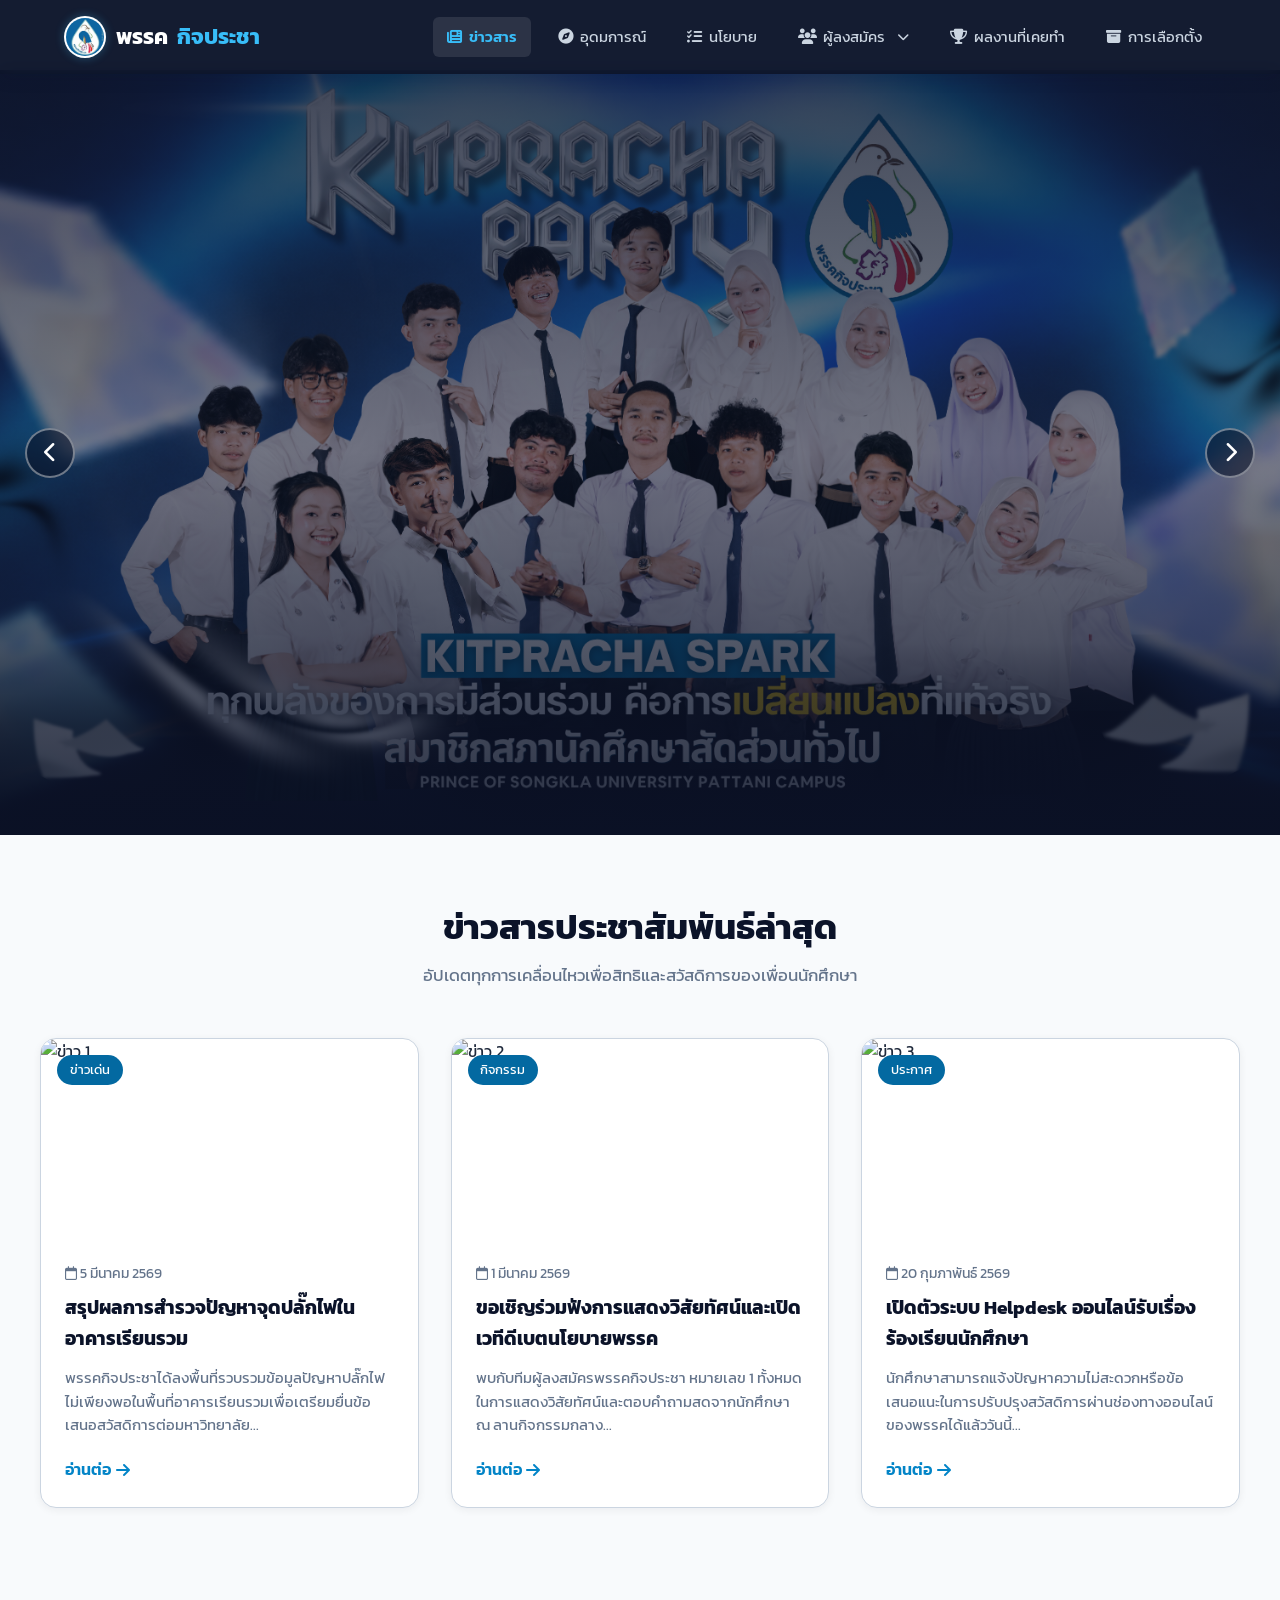
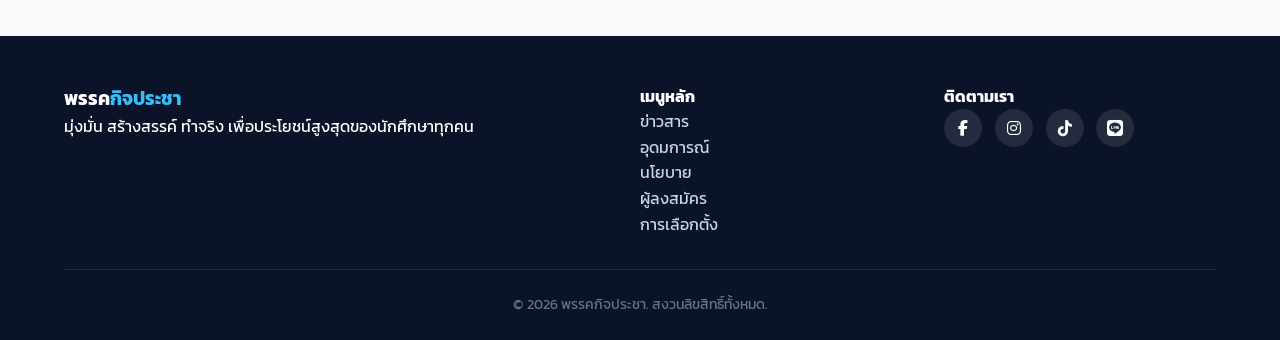
==== commit e6d2f4a1: "Add files via upload" ====
--- a/index.html
+++ b/index.html
@@ -1,1083 +1,1576 @@
-<!DOCTYPE html>
+<!doctype html>
 <html lang="th">
-
-<head>
-    <meta charset="UTF-8">
-    <meta name="viewport" content="width=device-width, initial-scale=1.0">
+  <head>
+    <meta charset="UTF-8" />
+    <meta name="viewport" content="width=device-width, initial-scale=1.0" />
     <title>kitpracha - พรรคกิจประชา</title>
 
     <!-- Font Awesome Icons -->
-    <link rel="stylesheet" href="https://cdnjs.cloudflare.com/ajax/libs/font-awesome/6.4.0/css/all.min.css">
+    <link
+      rel="stylesheet"
+      href="https://cdnjs.cloudflare.com/ajax/libs/font-awesome/6.4.0/css/all.min.css"
+    />
 
     <!-- Google Fonts (Kanit) -->
-    <link href="https://fonts.googleapis.com/css2?family=Kanit:wght@300;400;500;600;700&display=swap" rel="stylesheet">
-    <link rel="stylesheet" href="style.css">
-    <link rel="icon" href="kritpachar.jpg">
-</head>
-
-<body>
-
+    <link
+      href="https://fonts.googleapis.com/css2?family=Kanit:wght@300;400;500;600;700&display=swap"
+      rel="stylesheet"
+    />
+    <link rel="stylesheet" href="style.css" />
+    <link rel="icon" href="kritpachar.jpg" />
+  </head>
+
+  <body>
     <!-- Header & Navigation Bar -->
     <header id="navbar">
-        <nav>
-            <div class="logo">
-                <img src="kritpachar.jpg" alt="โลโก้พรรคกิจประชา" class="logo-img">
-                พรรค<span>กิจประชา</span>
-            </div>
-
-            <ul class="nav-links" id="navLinks">
-                <li>
-                    <a onclick="switchPage('home')" class="nav-link active" id="nav-home">
-                        <i class="fa-solid fa-newspaper"></i> ข่าวสาร
-                    </a>
-                </li>
-                <li>
-                    <a onclick="switchPage('ideology')" class="nav-link" id="nav-ideology">
-                        <i class="fa-solid fa-compass"></i> อุดมการณ์
-                    </a>
-                </li>
-                <li>
-                    <a onclick="switchPage('policies')" class="nav-link" id="nav-policies">
-                        <i class="fa-solid fa-list-check"></i> นโยบาย
-                    </a>
-                </li>
-
-                <!-- เมนูดร็อปดาวน์เลือก "องค์การ" หรือ "สภา" -->
-                <li class="dropdown">
-                    <a onclick="switchPage('candidates')" class="nav-link" id="nav-candidates">
-                        <i class="fa-solid fa-users"></i> ผู้ลงสมัคร <i class="fa-solid fa-chevron-down dropdown-icon"></i>
-                    </a>
-                    <ul class="dropdown-menu">
-                        <li>
-                            <a onclick="switchPage('candidates', 'organization')">
-                                <i class="fa-solid fa-users-gear"></i> องค์การนักศึกษา
-                            </a>
-                        </li>
-                        <li>
-                            <a onclick="switchPage('candidates', 'council')">
-                                <i class="fa-solid fa-building-columns"></i> สภานักศึกษา
-                            </a>
-                        </li>
-                    </ul>
-                </li>
-
-                <li>
-                    <a onclick="switchPage('achievements')" class="nav-link" id="nav-achievements">
-                        <i class="fa-solid fa-trophy"></i> ผลงานที่เคยทำ
-                    </a>
-                </li>
-                <li>
-                    <a onclick="switchPage('election')" class="nav-link" id="nav-election">
-                        <i class="fa-solid fa-box-archive"></i> การเลือกตั้ง
-                    </a>
-                </li>
+      <nav>
+        <div class="logo">
+          <img src="kritpachar.jpg" alt="โลโก้พรรคกิจประชา" class="logo-img" />
+          พรรค<span>กิจประชา</span>
+        </div>
+
+        <ul class="nav-links" id="navLinks">
+          <li>
+            <a
+              onclick="switchPage('home')"
+              class="nav-link active"
+              id="nav-home"
+            >
+              <i class="fa-solid fa-newspaper"></i> ข่าวสาร
+            </a>
+          </li>
+          <li>
+            <a
+              onclick="switchPage('ideology')"
+              class="nav-link"
+              id="nav-ideology"
+            >
+              <i class="fa-solid fa-compass"></i> อุดมการณ์
+            </a>
+          </li>
+          <li>
+            <a
+              onclick="switchPage('policies')"
+              class="nav-link"
+              id="nav-policies"
+            >
+              <i class="fa-solid fa-list-check"></i> นโยบาย
+            </a>
+          </li>
+
+          <!-- เมนูดร็อปดาวน์เลือก "องค์การ" หรือ "สภา" -->
+          <li class="dropdown">
+            <a
+              onclick="switchPage('candidates')"
+              class="nav-link"
+              id="nav-candidates"
+            >
+              <i class="fa-solid fa-users"></i> ผู้ลงสมัคร
+              <i class="fa-solid fa-chevron-down dropdown-icon"></i>
+            </a>
+            <ul class="dropdown-menu">
+              <li>
+                <a onclick="switchPage('candidates', 'organization')">
+                  <i class="fa-solid fa-users-gear"></i> องค์การนักศึกษา
+                </a>
+              </li>
+              <li>
+                <a onclick="switchPage('candidates', 'council')">
+                  <i class="fa-solid fa-building-columns"></i> สภานักศึกษา
+                </a>
+              </li>
             </ul>
-
-            <div class="hamburger" id="hamburger"><i class="fa-solid fa-bars"></i></div>
-        </nav>
+          </li>
+
+          <li>
+            <a
+              onclick="switchPage('achievements')"
+              class="nav-link"
+              id="nav-achievements"
+            >
+              <i class="fa-solid fa-trophy"></i> ผลงานที่เคยทำ
+            </a>
+          </li>
+          <li>
+            <a
+              onclick="switchPage('election')"
+              class="nav-link"
+              id="nav-election"
+            >
+              <i class="fa-solid fa-box-archive"></i> การเลือกตั้ง
+            </a>
+          </li>
+        </ul>
+
+        <div class="hamburger" id="hamburger">
+          <i class="fa-solid fa-bars"></i>
+        </div>
+      </nav>
     </header>
 
     <!-- PAGE 1: หน้าหลัก (ศูนย์ข่าวสารและกิจกรรม) -->
     <main id="page-home" class="page-section active">
         <section class="hero-section">
-            <!-- 1. ชั้นสไลด์พื้นหลัง (Background Slider) -->
-            <!-- 1. ชั้นสไลด์พื้นหลัง (Background Slider) -->
+            <!-- 1. ชั้นสไลด์พื้นหลัง -->
             <div class="hero-bg-slider" id="heroBgTrack">
                 <div class="hero-bg-slide active">
                     <img src="3.png" alt="สมาชิกสภานักศึกษาสัดส่วนทั่วไป">
                 </div>
+                <div class="hero-bg-slide active">
+                    <img src="สภานักศึกษา.png" alt="สมาชิกสภานักศึกษาสัดส่วนทั่วไป">
+                </div>
                 <div class="hero-bg-slide">
                     <img src="องค์การ.png" alt="ผู้ลงสมัครองค์การบริหาร องค์การนักศึกษา">
                 </div>
-                
-                <!-- 👇 เพิ่มรูปที่ 3, 4 ตรงนี้ได้เลย 👇 -->
-                <div class="hero-bg-slide">
-                    <img src="สภานักศึกษา.png" alt="สมาชิกสภานักศึกษาสัดส่วนทั่วไป">
-                </div>
-                <div class="hero-bg-slide">
-                    <img src="3.png" alt="ภาพกิจกรรม 2">
-                </div>
-            </div>
-
+            </div>
+
+            <!-- เลเยอร์เงาดำ -->
             <div class="hero-overlay"></div>
 
+            <!-- ปุ่มเลื่อน ซ้าย-ขวา -->
             <button class="hero-nav-btn prev" onclick="moveSlide(-1)" aria-label="Previous">
                 <i class="fa-solid fa-chevron-left"></i>
             </button>
             <button class="hero-nav-btn next" onclick="moveSlide(1)" aria-label="Next">
                 <i class="fa-solid fa-chevron-right"></i>
             </button>
-
-            <div class="hero-content">
-                <!-- จุดระบุสถานะ (Dots) -->
-                <div class="hero-indicators">
-                    <span class="dot active" onclick="goToSlide(0)"></span>
-                    <span class="dot" onclick="goToSlide(1)"></span>
-                    <!-- 👇 เพิ่มจุดตามจำนวนรูปที่เพิ่มเข้ามา (ลำดับ 2, 3...) 👇 -->
-                    <span class="dot" onclick="goToSlide(2)"></span>
-                    <span class="dot" onclick="goToSlide(3)"></span>
-                </div>
-            </div>
+            
+            <!-- 👇 3. จุด Indicator ย้ายมาวางตรงนี้ (นอก .hero-content) 👇 -->
+            <div class="hero-indicators">
+                <span class="dot active" onclick="goToSlide(0)"></span>
+                <span class="dot" onclick="goToSlide(1)"></span>
+            </div>
+
         </section>
 
-        <section class="section-padding container">
-            <h2 class="section-title">ข่าวสารประชาสัมพันธ์ล่าสุด</h2>
-            <p class="section-subtitle">อัปเดตทุกการเคลื่อนไหวเพื่อสิทธิและสวัสดิการของเพื่อนนักศึกษา</p>
-
-            <div class="news-grid">
-                <article class="news-card">
-                    <div class="news-img">
-                        <img src="https://images.unsplash.com/photo-1540575467063-178a50c2df87?auto=format&fit=crop&w=600&q=80" alt="ข่าว 1">
-                        <span class="news-tag">ข่าวเด่น</span>
-                    </div>
-                    <div class="news-body">
-                        <span class="news-date"><i class="fa-regular fa-calendar"></i> 5 มีนาคม 2569</span>
-                        <h3>สรุปผลการสำรวจปัญหาจุดปลั๊กไฟในอาคารเรียนรวม</h3>
-                        <p>พรรคกิจประชาได้ลงพื้นที่รวบรวมข้อมูลปัญหาปลั๊กไฟไม่เพียงพอในพื้นที่อาคารเรียนรวมเพื่อเตรียมยื่นข้อเสนอสวัสดิการต่อมหาวิทยาลัย...</p>
-                        <a href="#" class="news-link">อ่านต่อ <i class="fa-solid fa-arrow-right"></i></a>
-                    </div>
-                </article>
-
-                <article class="news-card">
-                    <div class="news-img">
-                        <img src="https://images.unsplash.com/photo-1523580494863-6f3031224c94?auto=format&fit=crop&w=600&q=80" alt="ข่าว 2">
-                        <span class="news-tag">กิจกรรม</span>
-                    </div>
-                    <div class="news-body">
-                        <span class="news-date"><i class="fa-regular fa-calendar"></i> 1 มีนาคม 2569</span>
-                        <h3>ขอเชิญร่วมฟังการแสดงวิสัยทัศน์และเปิดเวทีดีเบตนโยบายพรรค</h3>
-                        <p>พบกับทีมผู้ลงสมัครพรรคกิจประชา หมายเลข 1 ทั้งหมด ในการแสดงวิสัยทัศน์และตอบคำถามสดจากนักศึกษา ณ ลานกิจกรรมกลาง...</p>
-                        <a href="#" class="news-link">อ่านต่อ <i class="fa-solid fa-arrow-right"></i></a>
-                    </div>
-                </article>
-
-                <article class="news-card">
-                    <div class="news-img">
-                        <img src="https://images.unsplash.com/photo-1517048676732-d65bc937f952?auto=format&fit=crop&w=600&q=80" alt="ข่าว 3">
-                        <span class="news-tag">ประกาศ</span>
-                    </div>
-                    <div class="news-body">
-                        <span class="news-date"><i class="fa-regular fa-calendar"></i> 20 กุมภาพันธ์ 2569</span>
-                        <h3>เปิดตัวระบบ Helpdesk ออนไลน์รับเรื่องร้องเรียนนักศึกษา</h3>
-                        <p>นักศึกษาสามารถแจ้งปัญหาความไม่สะดวกหรือข้อเสนอแนะในการปรับปรุงสวัสดิการผ่านช่องทางออนไลน์ของพรรคได้แล้ววันนี้...</p>
-                        <a href="#" class="news-link">อ่านต่อ <i class="fa-solid fa-arrow-right"></i></a>
-                    </div>
-                </article>
-            </div>
-        </section>
+      <section class="section-padding container">
+        <h2 class="section-title">ข่าวสารประชาสัมพันธ์ล่าสุด</h2>
+        <p class="section-subtitle">
+          อัปเดตทุกการเคลื่อนไหวเพื่อสิทธิและสวัสดิการของเพื่อนนักศึกษา
+        </p>
+
+        <div class="news-grid">
+          <article class="news-card">
+            <div class="news-img">
+              <img
+                src="https://images.unsplash.com/photo-1540575467063-178a50c2df87?auto=format&fit=crop&w=600&q=80"
+                alt="ข่าว 1"
+              />
+              <span class="news-tag">ข่าวเด่น</span>
+            </div>
+            <div class="news-body">
+              <span class="news-date"
+                ><i class="fa-regular fa-calendar"></i> 5 มีนาคม 2569</span
+              >
+              <h3>สรุปผลการสำรวจปัญหาจุดปลั๊กไฟในอาคารเรียนรวม</h3>
+              <p>
+                พรรคกิจประชาได้ลงพื้นที่รวบรวมข้อมูลปัญหาปลั๊กไฟไม่เพียงพอในพื้นที่อาคารเรียนรวมเพื่อเตรียมยื่นข้อเสนอสวัสดิการต่อมหาวิทยาลัย...
+              </p>
+              <a href="#" class="news-link"
+                >อ่านต่อ <i class="fa-solid fa-arrow-right"></i
+              ></a>
+            </div>
+          </article>
+
+          <article class="news-card">
+            <div class="news-img">
+              <img
+                src="https://images.unsplash.com/photo-1523580494863-6f3031224c94?auto=format&fit=crop&w=600&q=80"
+                alt="ข่าว 2"
+              />
+              <span class="news-tag">กิจกรรม</span>
+            </div>
+            <div class="news-body">
+              <span class="news-date"
+                ><i class="fa-regular fa-calendar"></i> 1 มีนาคม 2569</span
+              >
+              <h3>ขอเชิญร่วมฟังการแสดงวิสัยทัศน์และเปิดเวทีดีเบตนโยบายพรรค</h3>
+              <p>
+                พบกับทีมผู้ลงสมัครพรรคกิจประชา หมายเลข 1 ทั้งหมด
+                ในการแสดงวิสัยทัศน์และตอบคำถามสดจากนักศึกษา ณ ลานกิจกรรมกลาง...
+              </p>
+              <a href="#" class="news-link"
+                >อ่านต่อ <i class="fa-solid fa-arrow-right"></i
+              ></a>
+            </div>
+          </article>
+
+          <article class="news-card">
+            <div class="news-img">
+              <img
+                src="https://images.unsplash.com/photo-1517048676732-d65bc937f952?auto=format&fit=crop&w=600&q=80"
+                alt="ข่าว 3"
+              />
+              <span class="news-tag">ประกาศ</span>
+            </div>
+            <div class="news-body">
+              <span class="news-date"
+                ><i class="fa-regular fa-calendar"></i> 20 กุมภาพันธ์ 2569</span
+              >
+              <h3>เปิดตัวระบบ Helpdesk ออนไลน์รับเรื่องร้องเรียนนักศึกษา</h3>
+              <p>
+                นักศึกษาสามารถแจ้งปัญหาความไม่สะดวกหรือข้อเสนอแนะในการปรับปรุงสวัสดิการผ่านช่องทางออนไลน์ของพรรคได้แล้ววันนี้...
+              </p>
+              <a href="#" class="news-link"
+                >อ่านต่อ <i class="fa-solid fa-arrow-right"></i
+              ></a>
+            </div>
+          </article>
+        </div>
+      </section>
     </main>
 
     <!-- PAGE 2: อุดมการณ์พรรค -->
     <main id="page-ideology" class="page-section">
-        <section id="ideology" class="section-padding container">
-            <h2 class="section-title">อุดมการณ์พรรคกิจประชา</h2>
-            <p class="section-subtitle">"นักศึกษา ประชาชน ประชาธิปไตย"</p>
-
-            <div class="ideology-grid">
-                <div class="ideology-card">
-                    <div class="ideology-icon">🎓</div>
-                    <h3>นักศึกษา</h3>
-                    <p>ยึดมั่นในศักดิ์ศรีและสิทธิของนักศึกษา มุ่งพัฒนาสวัสดิการ ทักษะดิจิทัล และส่งเสริมพลังคนรุ่นใหม่จากทุกพื้นที่อย่างเท่าเทียม เพื่อก้าวสู่การเป็นผู้นำแห่งอนาคต</p>
-                </div>
-
-                <div class="ideology-card">
-                    <div class="ideology-icon">🤝</div>
-                    <h3>ประชาชน</h3>
-                    <p>เชื่อมโยงองค์ความรู้จากรั้วมหาวิทยาลัยสู่ชุมชน เคียงข้างประชาชน เข้าใจอัตลักษณ์ท้องถิ่น และนำเทคโนโลยีมาสร้างโอกาสทางเศรษฐกิจให้ยั่งยืน</p>
-                </div>
-
-                <div class="ideology-card">
-                    <div class="ideology-icon">⚖️</div>
-                    <h3>ประชาธิปไตย</h3>
-                    <p>ยึดมั่นในสิทธิ เสรีภาพ ความเสมอภาค และกระบวนการสันติวิธี กระจายอำนาจการตัดสินใจ และเปิดโอกาสให้ทุกคนมีส่วนร่วมอย่างโปร่งใส</p>
-                </div>
-            </div>
-        </section>
+      <section id="ideology" class="section-padding container">
+        <h2 class="section-title">อุดมการณ์พรรคกิจประชา</h2>
+        <p class="section-subtitle">"นักศึกษา ประชาชน ประชาธิปไตย"</p>
+
+        <div class="ideology-grid">
+          <div class="ideology-card">
+            <div class="ideology-icon">🎓</div>
+            <h3>นักศึกษา</h3>
+            <p>
+              ยึดมั่นในศักดิ์ศรีและสิทธิของนักศึกษา มุ่งพัฒนาสวัสดิการ
+              ทักษะดิจิทัล และส่งเสริมพลังคนรุ่นใหม่จากทุกพื้นที่อย่างเท่าเทียม
+              เพื่อก้าวสู่การเป็นผู้นำแห่งอนาคต
+            </p>
+          </div>
+
+          <div class="ideology-card">
+            <div class="ideology-icon">🤝</div>
+            <h3>ประชาชน</h3>
+            <p>
+              เชื่อมโยงองค์ความรู้จากรั้วมหาวิทยาลัยสู่ชุมชน เคียงข้างประชาชน
+              เข้าใจอัตลักษณ์ท้องถิ่น
+              และนำเทคโนโลยีมาสร้างโอกาสทางเศรษฐกิจให้ยั่งยืน
+            </p>
+          </div>
+
+          <div class="ideology-card">
+            <div class="ideology-icon">⚖️</div>
+            <h3>ประชาธิปไตย</h3>
+            <p>
+              ยึดมั่นในสิทธิ เสรีภาพ ความเสมอภาค และกระบวนการสันติวิธี
+              กระจายอำนาจการตัดสินใจ และเปิดโอกาสให้ทุกคนมีส่วนร่วมอย่างโปร่งใส
+            </p>
+          </div>
+        </div>
+      </section>
     </main>
 
     <!-- PAGE 3: นโยบายพรรค -->
+    <!-- PAGE 3: นโยบายพรรค (Kitpracha SPARK) -->
     <main id="page-policies" class="page-section">
-        <section id="policy" class="policy-section">
-            <div class="container">
-                <h3 class="spark-main-title">Kitpracha</h3>
-                <p class="section-subtitle" style="color: #cbd5e1;">SPARK เพื่อขับเคลื่อนมหาวิทยาลัยสู่อนาคต</p>
-
-                <!-- Interactive SPARK Letters -->
-                <div class="spark-interactive-container">
-                    <button class="spark-letter active" onclick="showPolicy('S', event)">S</button>
-                    <button class="spark-letter" onclick="showPolicy('P', event)">P</button>
-                    <button class="spark-letter" onclick="showPolicy('A', event)">A</button>
-                    <button class="spark-letter" onclick="showPolicy('R', event)">R</button>
-                    <button class="spark-letter" onclick="showPolicy('K', event)">K</button>
-                </div>
-
-                <!-- Dynamic Policy Content Boxes -->
-                <div class="policy-display-area">
-                    <!-- S : Social Student Voice -->
+      <section id="policy" class="policy-section">
+        <div class="container">
+          <h3 class="spark-main-title">Kitpracha</h3>
+          <p class="section-subtitle" style="color: #cbd5e1">
+            SPARK นโยบายขับเคลื่อนเพื่อประโยชน์สูงสุดของนักศึกษา
+          </p>
+
+          <!-- ปุ่มเลือกตัวอักษร SPARK -->
+          <div class="spark-interactive-container">
+            <button
+              class="spark-letter active"
+              onclick="showPolicy('S', event)"
+            >
+              S
+            </button>
+            <button class="spark-letter" onclick="showPolicy('P', event)">
+              P
+            </button>
+            <button class="spark-letter" onclick="showPolicy('A', event)">
+              A
+            </button>
+            <button class="spark-letter" onclick="showPolicy('R', event)">
+              R
+            </button>
+            <button class="spark-letter" onclick="showPolicy('K', event)">
+              K
+            </button>
+          </div>
+
+          <!-- กล่องแสดงรายละเอียดนโยบายแต่ละด้าน (ไม่มีส่วนปัญหา) -->
+          <div class="policy-display-area">
+            <!-- S : Social Student Voice (เสียงประชาคม) -->
+            <!-- S : Social Students Voice (เสียงประชาคม) -->
                     <div id="policy-S" class="policy-detail-card active">
                         <div class="policy-card-header">
                             <span class="policy-big-letter">S</span>
                             <div>
-                                <h3>Social Student Voice</h3>
-                                <p class="tagline">เสียงประชาคม</p>
+                                <h3>Social Students Voice</h3>
+                                <p class="tagline">เสียงประชาคม: รับฟังเสียงนักศึกษา ผลักดัน และแก้ไข</p>
                             </div>
                         </div>
                         <p class="policy-intro">
-                            นักศึกษาทุกคนคือส่วนหนึ่งของประชาคมมหาวิทยาลัย เราต้องการสร้างพื้นที่และกลไกที่ทำให้นักศึกษาสามารถสะท้อนปัญหา ความต้องการ และข้อเสนอได้อย่างสะดวก พร้อมผลักดันให้เสียงเหล่านั้นถูกนำไปสู่การแก้ไขอย่างเป็นรูปธรรม
+                            "ทุกเสียงมีความหมาย ทุกปัญหาต้องมีคำตอบ" มุ่งสร้างกลไกรับฟังข้อเสนอแนะและเสียงสะท้อนจากนักศึกษาเพื่อส่งต่อไปยังมหาวิทยาลัย พร้อมติดตามผลจนเกิดการเปลี่ยนแปลงจริง
                         </p>
                         <div class="policy-checklist">
-                            <h4>แนวทางดำเนินงาน:</h4>
+                            <h4>นโยบายและแนวทางดำเนินงาน:</h4>
                             <ul>
-                                <li><strong>Student Voice Platform:</strong> พัฒนาช่องทางรับฟังความคิดเห็น ข้อเสนอ และปัญหาของนักศึกษาอย่างเป็นระบบ พร้อมติดตามผลการดำเนินงาน</li>
-                                <li><strong>Student Forum:</strong> สร้างพื้นที่พูดคุยระหว่างนักศึกษา องค์กรนักศึกษา และหน่วยงานที่เกี่ยวข้อง เพื่อร่วมกันเสนอปัญหาและออกแบบแนวทางแก้ไข</li>
-                                <li><strong>Bike for Students:</strong> ผลักดันโครงการสนับสนุนจักรยานสำหรับนักศึกษาที่ขาดแคลนทุนทรัพย์ ยืมใช้งาน 1 ภาคการศึกษา เพื่อลดภาระค่าใช้จ่ายและส่งเสริมความยั่งยืน (SDGs)</li>
-                                <li><strong>Mental Health:</strong> ผลักดันการพัฒนาช่องทางรับฟังปัญหาสุขภาพจิตของนักศึกษา เพื่อให้เข้าถึงการคำปรึกษาได้อย่างทันท่วงที</li>
-                                <li><strong>ลานเลเพื่อประชาคม:</strong> ติดตามความคืบหน้าการปรับปรุงลานเลเพื่อให้กลับมาเปิดใช้งานเป็นพื้นที่สาธารณะสำหรับนักศึกษาโดยเร็ว</li>
+                                <li><strong>Students Voice Platform:</strong> “ทุกเสียงมีความหมาย ทุกปัญหาต้องมีคำตอบ” สร้างช่องทางรับฟังความคิดเห็นที่เข้าถึงง่าย รวบรวมปัญหาและข้อเสนอของนักศึกษา ส่งต่อถึงมหาวิทยาลัย พร้อมติดตามผลจนเกิดการเปลี่ยนแปลงจริง</li>
+                                <li><strong>จักรยานยืมเรียน:</strong> ผลักดันโครงการจักรยานยืมเรียน 
+ช่วยลดภาระค่าเดินทางสำหรับนักศึกษาที่มีข้อจำกัดด้านค่าใช้จ่าย พร้อมเปิดโอกาสให้สามารถยืมจักรยานใช้งานได้</li>
+                                <li><strong>ลานเลเพื่อประชาคม:</strong> ติดตามความคืบหน้าการปรับปรุงอย่างต่อเนื่อง ประสานหน่วยงานที่เกี่ยวข้องให้เร่งดำเนินการ พร้อมสื่อสารความคืบหน้าให้นักศึกษารับทราบอย่างชัดเจน </li>
+                                <li><strong>พัฒนาระบบตรวจสอบหน่วยกิต:</strong> ผลักดันการพัฒนาระบบตรวจสอบหน่วยกิต 
+เพื่อให้นักศึกษาสามารถตรวจสอบหน่วยกิตที่สะสมได้อย่างสะดวก ชัดเจน และเป็นระบบ พร้อมช่วยวางแผนการเรียนได้อย่างมีประสิทธิภาพ </li>
+                                <li><strong>สวัสดิการห้องสมุด:</strong> ผลักดันการเพิ่มจำนวนปลั๊กไฟภายในห้องสมุด ให้เพียงพอต่อการใช้งาน และ เสนอการขยายระยะเวลาการยืมหนังสือจาก 7 วัน เป็นระยะเวลาที่เหมาะสมมากขึ้น เช่น 1 เดือน เพื่อให้นักศึกษาสามารถใช้พื้นที่และทรัพยากรของห้องสมุดได้อย่างสะดวกและเกิดประโยชน์สูงสุด</li>
                             </ul>
                         </div>
                     </div>
 
-                    <!-- P : Participation -->
+            <!-- P : Participation (เวทีศักยภาพ) -->
+            <!-- P : Participation (เวทีศักยภาพ) -->
                     <div id="policy-P" class="policy-detail-card">
                         <div class="policy-card-header">
                             <span class="policy-big-letter">P</span>
                             <div>
                                 <h3>Participation</h3>
-                                <p class="tagline">เวทีศักยภาพ</p>
+                                <p class="tagline">เวทีศักยภาพ: พื้นที่สำหรับโอกาส</p>
                             </div>
                         </div>
                         <p class="policy-intro">
-                            กิจกรรมนักศึกษาไม่ควรจำกัดอยู่เพียงรูปแบบเดิม ๆ เราต้องการสร้างพื้นที่ที่เปิดโอกาสให้นักศึกษาได้เรียนรู้ ลงมือทำ แสดงศักยภาพ สร้างเครือข่าย และมีส่วนร่วมทั้งภายในและภายนอกมหาวิทยาลัย
+                            เปิดพื้นที่แห่งการเรียนรู้ การแสดงออก และการมีส่วนร่วมรูปแบบใหม่ ๆ เพื่อให้นักศึกษาทุกคณะได้พัฒนาศักยภาพ สร้างมิตรภาพ และนำความคิดสร้างสรรค์ไปสร้างประโยชน์ร่วมกัน
                         </p>
                         <div class="policy-checklist">
-                            <h4>แนวทางดำเนินงาน:</h4>
+                            <h4>นโยบายและแนวทางดำเนินงาน:</h4>
                             <ul>
-                                <li><strong>PSU GLOBAL:</strong> มหกรรมการแข่งขันและการเรียนรู้ เปิดพื้นที่พัฒนานวัตกรรม ความคิดสร้างสรรค์ และทักษะในศตวรรษที่ 21</li>
-                                <li><strong>PSU SPACE:</strong> เปิดพื้นที่การมีส่วนร่วมรูปแบบใหม่ เช่น Board Game เคลื่อนที่ และกิจกรรมสร้างสรรค์เพื่อการแลกเปลี่ยน</li>
-                                <li><strong>PSU WELLNESS:</strong> สร้างพื้นที่สำหรับคนรักสุขภาพ ส่งเสริมการออกกำลังกาย สุขภาวะ และการดูแลตนเอง</li>
-                                <li><strong>UNITY FOR IMPACT CAMP SS2:</strong> ค่ายเรียนรู้ชุมชน ทำงานร่วมกับพื้นที่จริงเพื่อนำความรู้ไปสร้างประโยชน์ต่อสังคม</li>
-                                <li><strong>PTU CULTURAL:</strong> สร้างความร่วมมือระหว่างสถาบันผ่านกิจกรรมแลกเปลี่ยนวัฒนธรรมและการทำประโยชน์เพื่อสังคม</li>
+                                <li><strong>PSU GLOBAL:</strong> ต่อยอด PSU Festival 2026 สู่ “ PSU GLOBAL”  
+ขยายพื้นที่แห่งการแข่งขันและการเรียนรู้ให้ครอบคลุมความสนใจและความถนัดของนักศึกษาทุกคณะ โดยเพิ่มประเภทการแข่งขันที่หลากหลาย เพื่อให้นักศึกษาทุกคนมีพื้นที่ในการแสดงความสามารถและพัฒนาศักยภาพของตนเอง</li>
+                                <li><strong>PSU SPACE (Community for Sharing):</strong> สร้างพื้นที่สำหรับพบปะ พูดคุย และทำความรู้จักเพื่อนใหม่ เปิดโอกาสให้นักศึกษาจากหลายคณะและองค์กรกิจกรรม ได้สร้างความสัมพันธ์ ผ่านกิจกรรมสร้างสรรค์ที่เข้าถึงง่าย เช่น บอร์ดเกมส์เคลื่อนที่</li>
+                                <li><strong>PSU WELLNESS (Healthy for Heart):</strong> ชวนนักศึกษามาเรียนรู้การดูแลสุขภาวะตนเอง ผ่านกิจกรรมที่หลากหลาย เช่น  เต้นแอโรบิค เพื่อให้นักศึกษาได้ดูแลสุขภาพได้รู้จักเพื่อนใหม่ผ่านกิจกรรมที่ทำร่วมกัน</li>
+                                <li><strong>UNITY FOR IMPACT CAMP SS2 (Creative • Connect • Impact):</strong> ต่อยอด UNITY FOR IMPACT CAMP ให้เป็นพื้นที่การเรียนรู้ร่วมกันระหว่างนักศึกษาและชุมชน เปิดโอกาสให้นักศึกษาได้ลงพื้นที่ เรียนรู้บริบทและปัญหาจากสถานการณ์จริง ทำงานร่วมกับคนในชุมชน และนำองค์ความรู้ ความคิดสร้างสรรค์ และทักษะของตนเองมาร่วมสร้างแนวทางที่เป็นประโยชน์ต่อชุมชนอย่างเป็นรูปธรรม</li>
+                                <li><strong>PTU CULTURAL (Think • Exchange • Outstanding):</strong> ความหลากหลายทางวัฒนธรรมและศักยภาพของนักศึกษาจากแต่ละสถาบัน คือพลังสำคัญที่สามารถมาต่อยอดสู่พื้นที่แห่งการเรียนรู้ร่วมกัน โดยเปิดโอกาสให้นักศึกษาได้พบปะ แลกเปลี่ยนมุมมอง เรียนรู้ความแตกต่าง และสร้างความเข้าใจซึ่งกันและกัน เพื่อเชื่อมโยงผู้คนจากหลากหลายสถาบันสู่ความสัมพันธ์และความร่วมมือที่ยั่งยืน</li>
                             </ul>
                         </div>
                     </div>
 
-                    <!-- A : Access & Care -->
+            <!-- A : Access & Care (สวัสดิการสารสนเทศ) -->
+            <!-- A : Access & Care (สวัสดิการสารสนเทศ) -->
                     <div id="policy-A" class="policy-detail-card">
                         <div class="policy-card-header">
                             <span class="policy-big-letter">A</span>
                             <div>
                                 <h3>Access & Care</h3>
-                                <p class="tagline">สวัสดิการสารสนเทศ</p>
+                                <p class="tagline">สวัสดิการสารสนเทศ: สวัสดิการ • ความปลอดภัย • การประชาสัมพันธ์</p>
                             </div>
                         </div>
                         <p class="policy-intro">
-                            นักศึกษาทุกคนควรได้รับสิทธิ สวัสดิการ ข้อมูล และความช่วยเหลืออย่างทั่วถึง เราจึงมุ่งพัฒนาระบบสวัสดิการให้เข้าถึงง่าย รวดเร็ว เท่าเทียม และตอบโจทย์ชีวิตจริงของนักศึกษา
+                            พัฒนาระบบสวัสดิการพื้นฐาน สิ่งอำนวยความสะดวก และความปลอดภัยภายในมหาวิทยาลัยให้ครอบคลุม ทั่วถึง และตอบโจทย์การใช้ชีวิตและการเรียนรู้ของนักศึกษาทุกคน
                         </p>
                         <div class="policy-checklist">
-                            <h4>แนวทางดำเนินงาน:</h4>
+                            <h4>นโยบายและแนวทางดำเนินงาน:</h4>
                             <ul>
-                                <li><strong>Student Welfare for All:</strong> ผลักดันให้นักศึกษาทุกคนสามารถเข้าถึงสิทธิและสวัสดิการขั้นพื้นฐานด้วยความทั่วถึง เท่าเทียม และครอบคลุม</li>
-                                <li><strong>Central Parcel Point:</strong> จัดตั้งจุดรับพัสดุส่วนกลางพร้อมระบบกล้องวงจรปิด (CCTV) เพิ่มความปลอดภัยและลดการสูญหาย</li>
-                                <li><strong>Emergency Pad Point:</strong> ผลักดันการจัดให้มีผ้าอนามัยฉุกเฉินสำหรับนักศึกษา โดยเฉพาะบริเวณอาคารเรียนรวม</li>
-                                <li><strong>Student Emergency Channel:</strong> พัฒนาช่องทางแจ้งเหตุฉุกเฉินและการคุกคาม เพื่อให้เข้าถึงความช่วยเหลือได้อย่างรวดเร็ว</li>
+                                <li><strong>สวัสดิการขั้นพื้นฐาน:</strong> ผลักดันระบบสวัสดิการที่เข้าถึงได้สำหรับนักศึกษาทุกคน โดยรวบรวมข้อมูลสิทธิและสวัสดิการขั้นพื้นฐานไว้ในระบบเดียว เพื่อให้สามารถเข้าถึงสิทธิที่พึงได้รับอย่างง่ายและทั่วถึง</li>
+                                <li><strong>จุดรับพัสดุระบบกล้อง CCTV:</strong> จัดตั้งจุดรับ-ส่งพัสดุส่วนกลาง พร้อมติดตั้งระบบกล้องวงจรปิด (CCTV) เพื่ออำนวยความสะดวกในการรับ-ส่งพัสดุ ลดความเสี่ยงการสูญหายหรือตกหล่น พร้อมเพิ่มความมั่นใจในความปลอดภัยของทรัพย์สินนักศึกษา </li>
+                                <li><strong>ผ้าอนามัยฉุกเฉิน:</strong> ผลักดันการจัดตั้งจุดบริการผ้าอนามัยฉุกเฉินบริเวณอาคารเรียนรวม เพื่ออำนวยความสะดวก ลดความกังวล และพร้อมรองรับสถานการณ์เร่งด่วนสำหรับนักศึกษาหญิงได้อย่างทันท่วงที</li>
+                                <li><strong>ยากันยุง:</strong> จัดเตรียมยากันยุงในพื้นที่ส่วนกลางของมหาวิทยาลัย โดยจะจัดให้มียากันยุงตามพื้นที่ส่วนกลางที่นักศึกษาใช้ประโยชน์</li>
+                                <li><strong>ช่องทางแจ้งเหตุฉุกเฉิน:</strong> พัฒนาช่องทางแจ้งเหตุและติดต่อฉุกเฉิน ที่เข้าถึงง่ายและรวดเร็ว เพื่อให้นักศึกษาสามารถขอความช่วยเหลือเมื่อเกิดเหตุไม่ปลอดภัยได้อย่างทันท่วงที</li>
+                                <li><strong>ปลั๊กพ่วงตามสถานที่ทำงาน:</strong> เพิ่มบริการปลั๊กพ่วงสำหรับนักศึกษา 
+โดยจัดให้มีปลั๊กพ่วงสำหรับยืมใช้งานผ่านห้องสภานักศึกษาฯ ตามระยะเวลาที่กำหนด เพื่ออำนวยความสะดวกในการเรียนและทำกิจกรรมของนักศึกษา</li>
                             </ul>
                         </div>
                     </div>
 
-                    <!-- R : Rights -->
+            <!-- R : Rights (สิทธิและเสรีภาพ) -->
+            <!-- R : Rights (สิทธิเสรีภาพ) -->
                     <div id="policy-R" class="policy-detail-card">
                         <div class="policy-card-header">
                             <span class="policy-big-letter">R</span>
                             <div>
                                 <h3>Rights</h3>
-                                <p class="tagline">สิทธิและเสรีภาพ</p>
+                                <p class="tagline">สิทธิเสรีภาพ: นักศึกษา ประชาชน ประชาธิปไตย</p>
                             </div>
                         </div>
                         <p class="policy-intro">
-                            พรรคกิจประชาเชื่อว่านักศึกษาทุกคนควรได้รับการเคารพในสิทธิ เสรีภาพ ศักดิ์ศรี และความหลากหลายของตัวตน เราต้องการสร้างพื้นที่ที่นักศึกษาสามารถแสดงความคิดเห็น ตั้งคำถาม แลกเปลี่ยนมุมมอง และมีส่วนร่วมกับประเด็นทางสังคมและการเมืองได้อย่างสร้างสรรค์
+                            มุ่งส่งเสริมให้นักศึกษารู้จัก เข้าใจ และกล้าปกป้องสิทธิของตนเอง พร้อมเปิดพื้นที่แห่งเสรีภาพในการแสดงออกและร่วมสร้างสังคมที่เป็นธรรมและเท่าเทียม
                         </p>
                         <div class="policy-checklist">
-                            <h4>แนวทางดำเนินงาน:</h4>
+                            <h4>นโยบายและแนวทางดำเนินงาน:</h4>
                             <ul>
-                                <li><strong>Freedom of Expression:</strong> ส่งเสริมพื้นที่สำหรับการแสดงความคิดเห็นและแลกเปลี่ยนมุมมองอย่างสร้างสรรค์</li>
-                                <li><strong>Student Identity:</strong> สนับสนุนให้นักศึกษาสามารถแสดงออกถึงตัวตน ความคิด และความหลากหลายของตนเองได้อย่างเหมาะสม</li>
-                                <li><strong>Student Rights Awareness:</strong> ส่งเสริมความรู้ความเข้าใจเกี่ยวกับสิทธิของนักศึกษา เพื่อให้สามารถใช้สิทธิได้อย่างมีความรับผิดชอบ</li>
-                                <li><strong>Democratic Space:</strong> สร้างพื้นที่เรียนรู้และมีส่วนร่วมในประเด็นประชาธิปไตย สังคม และการเมืองของนักศึกษา</li>
+                                <li><strong>เสรีภาพในการแสดงออก:</strong> ส่งเสริมให้นักศึกษาแสดงความคิดเห็น แลกเปลี่ยนมุมมอง ตั้งคำถาม และเสนอแนวคิดต่อประเด็นต่างๆ ได้อย่างสร้างสรรค์ โดยไม่ปิดกั้นความแตกต่างทางความคิดอย่างสร้างสรรค์ ภายใต้การเคารพซึ่งกันและกัน</li>
+                                <li><strong>สิทธิเสรีภาพของนักศึกษา:</strong> สร้างความรู้ความเข้าใจเกี่ยวกับสิทธิและเสรีภาพของนักศึกษา ให้ทุกคนรู้ว่าตนเองมีสิทธิอะไร และสามารถใช้สิทธิเหล่านั้นได้อย่างไร พร้อมส่งเสริมให้นักศึกษากล้าปกป้องสิทธิของตนเอง เคารพสิทธิของผู้อื่น และมีส่วนร่วมในการสร้างสภาพแวดล้อมในมหาวิทยาลัยที่เป็นธรรมและเท่าเทียม</li>
+                                <li><strong>ตัวตนนักศึกษา:</strong> สนับสนุนและเปิดกว้างให้นักศึกษาทุกคนได้แสดงออกถึงตัวตน ความคิด และความสนใจของตนเองอย่างอิสระ โดยเคารพความแตกต่างและสิทธิของผู้อื่น เป็นพื้นที่ที่ทุกคนสามารถเป็นตัวเองได้อย่างมั่นใจและมีส่วนร่วมอย่างเท่าเทียม</li>
+                                <li><strong>พื้นที่ประชาธิปไตย:</strong> สร้างพื้นที่ให้นักศึกษาได้พูดคุย ตั้งคำถาม แลกเปลี่ยนมุมมอง และเรียนรู้ประเด็นประชาธิปไตย สังคม และการเมืองอย่างเปิดกว้าง พร้อมส่งเสริมให้นักศึกษาได้มีส่วนร่วมและนำความคิดของตนเองไปสร้างการเปลี่ยนแปลงที่ดีให้กับสังคม</li>
                             </ul>
                         </div>
                     </div>
 
-                    <!-- K : KIT Start Change -->
+            <!-- K : KIT Start Change (ปัญญาชน) -->
+            <!-- K : KIT Start Change (กิจประชา คิดเพื่อเปลี่ยน) -->
                     <div id="policy-K" class="policy-detail-card">
                         <div class="policy-card-header">
                             <span class="policy-big-letter">K</span>
                             <div>
                                 <h3>KIT Start Change</h3>
-                                <p class="tagline">ปัญญาชน</p>
+                                <p class="tagline">กิจประชา คิดเพื่อเปลี่ยน</p>
                             </div>
                         </div>
                         <p class="policy-intro">
-                            ส่งเสริมพลังปัญญาชนด้วยการจุดประกายการเปลี่ยนแปลง พัฒนานวัตกรรม และสร้างสรรค์สังคมร่วมกัน
+                            ส่งเสริมพลังความคิดของนักศึกษาเพื่อสร้างสรรค์การเปลี่ยนแปลงและขับเคลื่อนสังคมร่วมกัน
                         </p>
                         <div class="policy-checklist">
-                            <h4>แนวทางดำเนินงาน:</h4>
+                            <h4>นโยบายและแนวทางดำเนินงาน:</h4>
                             <ul>
-                                <li><strong>SOCIAL HACKATHON:</strong> เปิดพื้นที่ให้นักศึกษาได้ร่วมกันคิด วิเคราะห์ปัญหาสังคม ออกแบบแนวทางแก้ไข และนำเสนอไอเดียพัฒนาจริง</li>
-                                <li><strong>STUDENT CHANGE MAKER:</strong> ผลักดันโครงการเพื่อสังคมของนักศึกษาให้กลายเป็นจริง ผ่านการให้คำปรึกษาและสนับสนุนจากองค์กร</li>
-                                <li><strong>KIT KNOWLEDGE SPACE:</strong> พื้นที่แลกเปลี่ยนความรู้ระหว่างนักศึกษา เปิดโอกาสให้นำความถนัดมาแบ่งปันให้ผู้อื่น</li>
-                                <li><strong>FUTURE SKILLS:</strong> ส่งเสริมทักษะอนาคต เช่น Critical Thinking, Communication, Leadership, Collaboration และ Problem Solving</li>
+                                <li>
+                                    <strong>พื้นที่ระดมความคิด:</strong> เปิดพื้นที่ให้นักศึกษาได้พบปะ แลกเปลี่ยนความคิด และแบ่งปันประสบการณ์ ร่วมกันวิเคราะห์ปัญหา ออกแบบแนวทางแก้ไข และนำทักษะของตนเองมาใช้ให้เกิดประโยชน์ พร้อมเชื่อมโยงเครือข่ายที่เกี่ยวข้อง เพื่อเปลี่ยนการเรียนรู้ให้เกิดขึ้นจริงและสร้างประโยชน์ต่อส่วนรวม
+                                    <div style="margin-top: 10px; padding-left: 10px; border-left: 2px solid var(--primary-color);">
+                                        <p style="margin-bottom: 4px;">• <strong>Social Hackathon:</strong> ความคิดสร้างสรรค์</p>
+                                        <p style="margin-bottom: 4px;">• <strong>Pitching Ideas:</strong> การวิเคราะห์</p>
+                                        <p style="margin-bottom: 4px;">• <strong>การเชื่อมโยง:</strong> เชื่อมโยงเครือข่ายที่เกี่ยวข้อง</p>
+                                        <p style="margin-bottom: 0;">• <strong>ทักษะแห่งโลกอนาคต:</strong> ต่อยอดองค์ความรู้</p>
+                                    </div>
+                                </li>
                             </ul>
                         </div>
                     </div>
-                </div>
-            </div>
-        </section>
+          </div>
+        </div>
+      </section>
     </main>
 
     <!-- PAGE 4: แนะนำผู้ลงสมัคร (องค์การ & สภา) -->
     <main id="page-candidates" class="page-section">
-        <section class="section-padding container">
-            <h2 class="section-title">ผู้สมัครรับเลือกตั้ง</h2>
-            <p class="section-subtitle">Kitpracha Better</p>
-
-            <!-- ปุ่ม Toggle สลับหน้า องค์การ/สภานักศึกษา -->
-            <div class="org-toggle-container">
-                <button class="org-tab-btn active" id="btn-tab-org" onclick="switchOrgTab('organization')">
-                    <i class="fa-solid fa-users-gear"></i> องค์การบริหาร องค์การนักศึกษา
-                </button>
-                <button class="org-tab-btn" id="btn-tab-council" onclick="switchOrgTab('council')">
-                    <i class="fa-solid fa-building-columns"></i> องค์การบริหาร สภานักศึกษา (สัดส่วนทั่วไป & คณะ)
-                </button>
-            </div>
-
-            <!-- TAB 1: องค์การนักศึกษา -->
-            <div id="tab-organization" class="org-tab-content active">
-                <h3 class="group-header-title"><i class="fa-solid fa-user-check"></i> ผู้ลงสมัครองค์การบริหาร องค์การนักศึกษา</h3>
-
-                <div class="candidate-photo-grid">
-                    <div class="photo-card" onclick="openModal('นายอนุมัติ หลังจิ', 'นายกองค์การนักศึกษา', 'นายก.jpg')">
-                        <div class="photo-frame"><img src="นายก.jpg" alt="ผู้สมัคร"></div>
-                        <div class="photo-card-info">
-                            <div class="candidate-name-th">อนุมัติ หลังจิ</div>
-                            <div class="candidate-surname-th">คณะรัฐศาสตร์</div>
-                            <span class="candidate-position-tag">นายกองค์การนักศึกษา</span>
-                        </div>
+      <section class="section-padding container">
+        <h2 class="section-title">ผู้สมัครรับเลือกตั้ง</h2>
+        <p class="section-subtitle">Kitpracha Better</p>
+
+        <!-- ปุ่ม Toggle สลับหน้า องค์การ/สภานักศึกษา -->
+        <div class="org-toggle-container">
+          <button
+            class="org-tab-btn active"
+            id="btn-tab-org"
+            onclick="switchOrgTab('organization')"
+          >
+            <i class="fa-solid fa-users-gear"></i> องค์การบริหาร องค์การนักศึกษา
+          </button>
+          <button
+            class="org-tab-btn"
+            id="btn-tab-council"
+            onclick="switchOrgTab('council')"
+          >
+            <i class="fa-solid fa-building-columns"></i> องค์การบริหาร
+            สภานักศึกษา (สัดส่วนทั่วไป & คณะ)
+          </button>
+        </div>
+
+        <!-- TAB 1: องค์การนักศึกษา -->
+        <div id="tab-organization" class="org-tab-content active">
+          <h3 class="group-header-title">
+            <i class="fa-solid fa-user-check"></i> ผู้ลงสมัครองค์การบริหาร
+            องค์การนักศึกษา
+          </h3>
+
+          <div class="candidate-photo-grid">
+            <div
+              class="photo-card"
+              onclick="
+                openModal(
+                  'นายอนุมัติ หลังจิ',
+                  'นายกองค์การนักศึกษา',
+                  'นายก.jpg',
+                )
+              "
+            >
+              <div class="photo-frame">
+                <img src="นายก.jpg" alt="ผู้สมัคร" />
+              </div>
+              <div class="photo-card-info">
+                <div class="candidate-name-th">อนุมัติ หลังจิ</div>
+                <div class="candidate-surname-th">คณะรัฐศาสตร์</div>
+                <span class="candidate-position-tag">นายกองค์การนักศึกษา</span>
+              </div>
+            </div>
+
+            <div
+              class="photo-card"
+              onclick="openModal('นายอัซมี อูมา', 'รองนายกคนที่ 1', 'รอง1.JPG')"
+            >
+              <div class="photo-frame">
+                <img src="รอง1.JPG" alt="ผู้สมัคร" />
+              </div>
+              <div class="photo-card-info">
+                <div class="candidate-name-th">อัซมี อูมา</div>
+                <div class="candidate-surname-th">
+                  คณะมนุษยศาสตร์และสังคมศาสตร์
+                </div>
+                <span class="candidate-position-tag">รองนายกคนที่ 1</span>
+              </div>
+            </div>
+
+            <div
+              class="photo-card"
+              onclick="
+                openModal('นางสาวอามาลีนา มามุ', 'รองนายกคนที่ 2', 'รอง2.JPG')
+              "
+            >
+              <div class="photo-frame">
+                <img src="รอง2.JPG" alt="ผู้สมัคร" />
+              </div>
+              <div class="photo-card-info">
+                <div class="candidate-name-th">อามาลีนา มามุ</div>
+                <div class="candidate-surname-th">คณะศึกษาศาสตร์</div>
+                <span class="candidate-position-tag">รองนายกคนที่ 2</span>
+              </div>
+            </div>
+
+            <div
+              class="photo-card"
+              onclick="
+                openModal('นางสาวนูรูลนูฮา เปาะและ', 'เลขานุการ', 'เลขา.JPG')
+              "
+            >
+              <div class="photo-frame">
+                <img src="เลขา.JPG" alt="ผู้สมัคร" />
+              </div>
+              <div class="photo-card-info">
+                <div class="candidate-name-th">นูรูลนูฮา เปาะและ</div>
+                <div class="candidate-surname-th">คณะศึกษาศาสตร์</div>
+                <span class="candidate-position-tag">เลขานุการ</span>
+              </div>
+            </div>
+
+            <div
+              class="photo-card"
+              onclick="
+                openModal('นางสาวตาฮานี เหล็มหมีน', 'เหรัญญิก', 'เหรัญญิก.JPG')
+              "
+            >
+              <div class="photo-frame">
+                <img src="เหรัญญิก.JPG" alt="ผู้สมัคร" />
+              </div>
+              <div class="photo-card-info">
+                <div class="candidate-name-th">ตาฮานี เหล็มหมีน</div>
+                <div class="candidate-surname-th">คณะรัฐศาสตร์</div>
+                <span class="candidate-position-tag">เหรัญญิก</span>
+              </div>
+            </div>
+
+            <div
+              class="photo-card"
+              onclick="
+                openModal(
+                  'นางสาวกัลมานี เจ๊ะฮะ',
+                  'ฝ่ายประชาสัมพันธ์',
+                  'ประชาสัมพันธ์.JPG',
+                )
+              "
+            >
+              <div class="photo-frame">
+                <img src="ประชาสัมพันธ์.JPG" alt="ผู้สมัคร" />
+              </div>
+              <div class="photo-card-info">
+                <div class="candidate-name-th">กัลมานี เจ๊ะฮะ</div>
+                <div class="candidate-surname-th">คณะวิทยาการสื่อสาร</div>
+                <span class="candidate-position-tag">ฝ่ายประชาสัมพันธ์</span>
+              </div>
+            </div>
+
+            <div
+              class="photo-card"
+              onclick="
+                openModal('นายอัลบัสรี เจะมะ', 'ฝ่ายศิลปกรรม', 'ศิลปะ.JPG')
+              "
+            >
+              <div class="photo-frame">
+                <img src="ศิลปะ.JPG" alt="ผู้สมัคร" />
+              </div>
+              <div class="photo-card-info">
+                <div class="candidate-name-th">อัลบัสรี เจะมะ</div>
+                <div class="candidate-surname-th">คณะศิลปกรรมศาสตร์</div>
+                <span class="candidate-position-tag">ฝ่ายศิลปกรรม</span>
+              </div>
+            </div>
+
+            <div
+              class="photo-card"
+              onclick="
+                openModal(
+                  'นายบัสรี มิหนาแดง',
+                  'ฝ่ายพัสดุและอาคารสถานที่',
+                  'พัสดุ.JPG',
+                )
+              "
+            >
+              <div class="photo-frame">
+                <img src="พัสดุ.JPG" alt="ผู้สมัคร" />
+              </div>
+              <div class="photo-card-info">
+                <div class="candidate-name-th">บัสรี มิหนาแดง</div>
+                <div class="candidate-surname-th">คณะรัฐศาสตร์</div>
+                <span class="candidate-position-tag"
+                  >ฝ่ายพัสดุและอาคารสถานที่</span
+                >
+              </div>
+            </div>
+
+            <div
+              class="photo-card"
+              onclick="
+                openModal(
+                  'นางสาวแวนูรฟารอฮาน อาแว',
+                  'ฝ่ายสวัสดิการ',
+                  'สวัสดิการ.JPG',
+                )
+              "
+            >
+              <div class="photo-frame">
+                <img src="สวัสดิการ.JPG" alt="ผู้สมัคร" />
+              </div>
+              <div class="photo-card-info">
+                <div class="candidate-name-th">แวนูรฟารอฮาน อาแว</div>
+                <div class="candidate-surname-th">คณะศึกษาศาสตร์</div>
+                <span class="candidate-position-tag">ฝ่ายสวัสดิการ</span>
+              </div>
+            </div>
+
+            <div
+              class="photo-card"
+              onclick="
+                openModal(
+                  'นางสาวคอยรูนิซะห์ สากอ',
+                  'ฝ่ายนักศึกษาสัมพันธ์',
+                  'นักศึกษาสัมพันธ์.JPG',
+                )
+              "
+            >
+              <div class="photo-frame">
+                <img src="นักศึกษาสัมพันธ์.JPG" alt="ผู้สมัคร" />
+              </div>
+              <div class="photo-card-info">
+                <div class="candidate-name-th">คอยรูนิซะห์ สากอ</div>
+                <div class="candidate-surname-th">
+                  คณะวิทยาศาสตร์และเทคโนโลยี
+                </div>
+                <span class="candidate-position-tag">ฝ่ายนักศึกษาสัมพันธ์</span>
+              </div>
+            </div>
+
+            <div
+              class="photo-card"
+              onclick="
+                openModal(
+                  'นางสาวมุมินะฮ์ สือรี',
+                  'ฝ่ายวิเทศสัมพันธ์',
+                  'วิเทศ.PNG',
+                )
+              "
+            >
+              <div class="photo-frame">
+                <img src="วิเทศ.PNG" alt="ผู้สมัคร" />
+              </div>
+              <div class="photo-card-info">
+                <div class="candidate-name-th">มุมินะฮ์ สือรี</div>
+                <div class="candidate-surname-th">คณะศึกษาศาสตร์</div>
+                <span class="candidate-position-tag">ฝ่ายวิเทศสัมพันธ์</span>
+              </div>
+            </div>
+
+            <div
+              class="photo-card"
+              onclick="
+                openModal(
+                  'นายดารีมีย์ ตุหวันร่าเหม',
+                  'ฝ่ายวิชาการ',
+                  'วิชาการ.JPG',
+                )
+              "
+            >
+              <div class="photo-frame">
+                <img src="วิชาการ.JPG" alt="ผู้สมัคร" />
+              </div>
+              <div class="photo-card-info">
+                <div class="candidate-name-th">ดารีมีย์ ตุหวันร่าเหม</div>
+                <div class="candidate-surname-th">คณะศึกษาศาสตร์</div>
+                <span class="candidate-position-tag">ฝ่ายวิชาการ</span>
+              </div>
+            </div>
+
+            <div
+              class="photo-card"
+              onclick="
+                openModal(
+                  'นายมูฮำหมัดอัซซัด ดะเซ็ง',
+                  'ฝ่ายศิลปะและวัฒนธรรม',
+                  'วัฒนธรรม.JPG',
+                )
+              "
+            >
+              <div class="photo-frame">
+                <img src="วัฒนธรรม.JPG" alt="ผู้สมัคร" />
+              </div>
+              <div class="photo-card-info">
+                <div class="candidate-name-th">มูฮำหมัดอัซซัด ดะเซ็ง</div>
+                <div class="candidate-surname-th">คณะวิทยาการอิสลาม</div>
+                <span class="candidate-position-tag">ฝ่ายศิลปะและวัฒนธรรม</span>
+              </div>
+            </div>
+
+            <div
+              class="photo-card"
+              onclick="
+                openModal(
+                  'นายอัฟนันต์ บิลลาเต๊ะ',
+                  'ฝ่ายบำเพ็ญประโยชน์',
+                  'บำเพ็ญ.JPG',
+                )
+              "
+            >
+              <div class="photo-frame">
+                <img src="บำเพ็ญ.JPG" alt="ผู้สมัคร" />
+              </div>
+              <div class="photo-card-info">
+                <div class="candidate-name-th">อัฟนันต์ บิลลาเต๊ะ</div>
+                <div class="candidate-surname-th">คณะรัฐศาสตร์</div>
+                <span class="candidate-position-tag">ฝ่ายบำเพ็ญประโยชน์</span>
+              </div>
+            </div>
+
+            <div
+              class="photo-card"
+              onclick="
+                openModal('นายมูฮำหมัดไฟซอล หะยีมามะ', 'ฝ่ายกีฬา', 'กีฬา.JPG')
+              "
+            >
+              <div class="photo-frame">
+                <img src="กีฬา.JPG" alt="ผู้สมัคร" />
+              </div>
+              <div class="photo-card-info">
+                <div class="candidate-name-th">มูฮำหมัดไฟซอล หะยีมามะ</div>
+                <div class="candidate-surname-th">คณะศึกษาศาสตร์</div>
+                <span class="candidate-position-tag">ฝ่ายกีฬา</span>
+              </div>
+            </div>
+
+            <div
+              class="photo-card"
+              onclick="openModal('นายซอฟรอน ยากะจิ', 'ฝ่ายสื่อ', 'สื่อ.JPG')"
+            >
+              <div class="photo-frame">
+                <img src="สื่อ.JPG" alt="ผู้สมัคร" />
+              </div>
+              <div class="photo-card-info">
+                <div class="candidate-name-th">ซอฟรอน ยากะจิ</div>
+                <div class="candidate-surname-th">คณะวิทยาการสื่อสาร</div>
+                <span class="candidate-position-tag">ฝ่ายสื่อ</span>
+              </div>
+            </div>
+
+            <div
+              class="photo-card"
+              onclick="
+                openModal('นายอามีร แยแล', 'ฝ่ายประสานงาน', 'ประสานงาน.JPG')
+              "
+            >
+              <div class="photo-frame">
+                <img src="ประสานงาน.JPG" alt="ผู้สมัคร" />
+              </div>
+              <div class="photo-card-info">
+                <div class="candidate-name-th">อามีร แยแล</div>
+                <div class="candidate-surname-th">คณะรัฐศาสตร์</div>
+                <span class="candidate-position-tag">ฝ่ายประสานงาน</span>
+              </div>
+            </div>
+
+            <div
+              class="photo-card"
+              onclick="
+                openModal('นางสาวอันดา สุหลง', 'ฝ่ายพิธีการ', 'พิธีการ.jpg')
+              "
+            >
+              <div class="photo-frame">
+                <img src="พิธีการ.jpg" alt="ผู้สมัคร" />
+              </div>
+              <div class="photo-card-info">
+                <div class="candidate-name-th">อันดา สุหลง</div>
+                <div class="candidate-surname-th">คณะรัฐศาสตร์</div>
+                <span class="candidate-position-tag">ฝ่ายพิธีการ</span>
+              </div>
+            </div>
+
+            <div
+              class="photo-card"
+              onclick="
+                openModal('นายโซฟียัน กะดะแซ', 'ฝ่ายพยาบาล', 'พยาบาล.JPG')
+              "
+            >
+              <div class="photo-frame">
+                <img src="พยาบาล.JPG" alt="ผู้สมัคร" />
+              </div>
+              <div class="photo-card-info">
+                <div class="candidate-name-th">โซฟียัน กะดะแซ</div>
+                <div class="candidate-surname-th">คณะพยาบาลศาสตร์</div>
+                <span class="candidate-position-tag">ฝ่ายพยาบาล</span>
+              </div>
+            </div>
+
+            <div
+              class="photo-card"
+              onclick="
+                openModal('นางสาวอานีส อาลีมามะ', 'ฝ่ายกิจกรรม', 'กิจกรรม.JPG')
+              "
+            >
+              <div class="photo-frame">
+                <img src="กิจกรรม.JPG" alt="ผู้สมัคร" />
+              </div>
+              <div class="photo-card-info">
+                <div class="candidate-name-th">อานีส อาลีมามะ</div>
+                <div class="candidate-surname-th">
+                  คณะมนุษยศาสตร์และสังคมศาสตร์
+                </div>
+                <span class="candidate-position-tag">ฝ่ายกิจกรรม</span>
+              </div>
+            </div>
+          </div>
+        </div>
+
+        <!-- TAB 2: สภานักศึกษา -->
+        <div id="tab-council" class="org-tab-content">
+          <div class="council-section">
+            <h3 class="group-header-title">
+              <i class="fa-solid fa-layer-group"></i> สมาชิกสภานักศึกษา
+              องค์การนักศึกษาสัดส่วนทั่วไป
+            </h3>
+            <div class="candidate-photo-grid">
+              <div class="photo-card">
+                <div class="photo-frame">
+                  <img src="wang.jpg" alt="ผู้สมัคร" />
+                </div>
+                <div class="photo-card-info">
+                  <div class="candidate-name-th">ริดวัน แวนิ</div>
+                  <div class="candidate-surname-th">
+                    คณะมนุษยศาสตร์และสังคมศาสตร์
+                  </div>
+                  <span class="candidate-position-tag"
+                    >สัดส่วนทั่วไป ลำดับ 1</span
+                  >
+                </div>
+              </div>
+
+              <div class="photo-card">
+                <div class="photo-frame">
+                  <img src="อิลยาส สะอารี.png" alt="ผู้สมัคร" />
+                </div>
+                <div class="photo-card-info">
+                  <div class="candidate-name-th">อิลยาส สะอารี</div>
+                  <div class="candidate-surname-th">คณะรัฐศาสตร์</div>
+                  <span class="candidate-position-tag"
+                    >สัดส่วนทั่วไป ลำดับ 2</span
+                  >
+                </div>
+              </div>
+
+              <div class="photo-card">
+                <div class="photo-frame">
+                  <img src="ฟัฎลินี.jpg" alt="ผู้สมัคร" />
+                </div>
+                <div class="photo-card-info">
+                  <div class="candidate-name-th">ฟัฎลินี โต๊ะกาลี</div>
+                  <div class="candidate-surname-th">
+                    คณะมนุษยศาสตร์และสังคมศาสตร์
+                  </div>
+                  <span class="candidate-position-tag"
+                    >สัดส่วนทั่วไป ลำดับ 3</span
+                  >
+                </div>
+              </div>
+
+              <div class="photo-card">
+                <div class="photo-frame">
+                  <img src="นาซีเราะห์.JPG" alt="ผู้สมัคร" />
+                </div>
+                <div class="photo-card-info">
+                  <div class="candidate-name-th">นาซีเราะห์ แมหะ</div>
+                  <div class="candidate-surname-th">
+                    คณะมนุษยศาสตร์และสังคมศาสตร์
+                  </div>
+                  <span class="candidate-position-tag"
+                    >สัดส่วนทั่วไป ลำดับ 4</span
+                  >
+                </div>
+              </div>
+
+              <div class="photo-card">
+                <div class="photo-frame">
+                  <img src="อุลฟะฮ เจ๊ะโด.png" alt="ผู้สมัคร" />
+                </div>
+                <div class="photo-card-info">
+                  <div class="candidate-name-th">อุลฟะฮ เจ๊ะโด</div>
+                  <div class="candidate-surname-th">คณะรัฐศาสตร์</div>
+                  <span class="candidate-position-tag"
+                    >สัดส่วนทั่วไป ลำดับ 5</span
+                  >
+                </div>
+              </div>
+
+              <div class="photo-card">
+                <div class="photo-frame">
+                  <img src="ซูไรดา ลาเต๊ะ.JPG" alt="ผู้สมัคร" />
+                </div>
+                <div class="photo-card-info">
+                  <div class="candidate-name-th">ซูไรดา ลาเต๊ะ</div>
+                  <div class="candidate-surname-th">คณะรัฐศาสตร์</div>
+                  <span class="candidate-position-tag"
+                    >สัดส่วนทั่วไป ลำดับ 6</span
+                  >
+                </div>
+              </div>
+
+              <div class="photo-card">
+                <div class="photo-frame">
+                  <img src="สุพัตรา เหมพันธ์.JPG" alt="ผู้สมัคร" />
+                </div>
+                <div class="photo-card-info">
+                  <div class="candidate-name-th">สุพัตรา เหมพันธ์</div>
+                  <div class="candidate-surname-th">คณะพยาบาลศาสตร์</div>
+                  <span class="candidate-position-tag"
+                    >สัดส่วนทั่วไป ลำดับ 7</span
+                  >
+                </div>
+              </div>
+
+              <div class="photo-card">
+                <div class="photo-frame">
+                  <img src="อับดุลฮากิม มะสีแมง.png" alt="ผู้สมัคร" />
+                </div>
+                <div class="photo-card-info">
+                  <div class="candidate-name-th">อับดุลฮากิม มะสีแมง</div>
+                  <div class="candidate-surname-th">คณะรัฐศาสตร์</div>
+                  <span class="candidate-position-tag"
+                    >สัดส่วนทั่วไป ลำดับ 8</span
+                  >
+                </div>
+              </div>
+
+              <div class="photo-card">
+                <div class="photo-frame">
+                  <img src="อาดือนัน.JPG" alt="ผู้สมัคร" />
+                </div>
+                <div class="photo-card-info">
+                  <div class="candidate-name-th">อาดือนัน มะตีเยาะ</div>
+                  <div class="candidate-surname-th">คณะรัฐศาสตร์</div>
+                  <span class="candidate-position-tag"
+                    >สัดส่วนทั่วไป ลำดับ 9</span
+                  >
+                </div>
+              </div>
+
+              <div class="photo-card">
+                <div class="photo-frame">
+                  <img src="นาย ซุลฟาฮ์มีน อีซอ.jpg" alt="ผู้สมัคร" />
+                </div>
+                <div class="photo-card-info">
+                  <div class="candidate-name-th">ซุลฟาฮ์มี อีซอ</div>
+                  <div class="candidate-surname-th">คณะวิทยาการอิสลาม</div>
+                  <span class="candidate-position-tag"
+                    >สัดส่วนทั่วไป ลำดับ 10</span
+                  >
+                </div>
+              </div>
+
+              <div class="photo-card">
+                <div class="photo-frame">
+                  <img src="นาย อนัส แมแล.jpg" alt="ผู้สมัคร" />
+                </div>
+                <div class="photo-card-info">
+                  <div class="candidate-name-th">อานัส แมแล</div>
+                  <div class="candidate-surname-th">คณะรัฐศาสตร์</div>
+                  <span class="candidate-position-tag"
+                    >สัดส่วนทั่วไป ลำดับ 11</span
+                  >
+                </div>
+              </div>
+
+              <div class="photo-card">
+                <div class="photo-frame">
+                  <img src="เจริญ วงค์ปราณี.png" alt="ผู้สมัคร" />
+                </div>
+                <div class="photo-card-info">
+                  <div class="candidate-name-th">เจริญ วงค์ปราณี</div>
+                  <div class="candidate-surname-th">คณะรัฐศาสตร์</div>
+                  <span class="candidate-position-tag"
+                    >สัดส่วนทั่วไป ลำดับ 12</span
+                  >
+                </div>
+              </div>
+
+              <div class="photo-card">
+                <div class="photo-frame">
+                  <img src="อัสนะ แวกาจิ.png" alt="ผู้สมัคร" />
+                </div>
+                <div class="photo-card-info">
+                  <div class="candidate-name-th">อัสนะ แวกาจิ</div>
+                  <div class="candidate-surname-th">
+                    คณะมนุษยศาสตร์และสังคมศาสตร์
+                  </div>
+                  <span class="candidate-position-tag"
+                    >สัดส่วนทั่วไป ลำดับ 13</span
+                  >
+                </div>
+              </div>
+
+              <div class="photo-card">
+                <div class="photo-frame">
+                  <img src="waefiana.jpg" alt="ผู้สมัคร" />
+                </div>
+                <div class="photo-card-info">
+                  <div class="candidate-name-th">แวนาเฟียนา หลงเน๊าะ</div>
+                  <div class="candidate-surname-th">คณะศิลปกรรมศาสตร์</div>
+                  <span class="candidate-position-tag"
+                    >สัดส่วนทั่วไป ลำดับ 14</span
+                  >
+                </div>
+              </div>
+
+              <div class="photo-card">
+                <div class="photo-frame">
+                  <img src="ฟาอีซูน.jpeg" alt="ผู้สมัคร" />
+                </div>
+                <div class="photo-card-info">
+                  <div class="candidate-name-th">ฟาอีซูน วาเฮง</div>
+                  <div class="candidate-surname-th">
+                    คณะมนุษยศาสตร์และสังคมศาสตร์
+                  </div>
+                  <span class="candidate-position-tag"
+                    >สัดส่วนทั่วไป ลำดับ 15</span
+                  >
+                </div>
+              </div>
+
+              <div class="photo-card">
+                <div class="photo-frame">
+                  <img src="อัสนาวีย์  ปะกาฮะรัง.JPG" alt="ผู้สมัคร" />
+                </div>
+                <div class="photo-card-info">
+                  <div class="candidate-name-th">อัสนาวีย์ ปะกาฮารัง</div>
+                  <div class="candidate-surname-th">
+                    คณะวิทยาศาสตร์และเทคโนโลยี
+                  </div>
+                  <span class="candidate-position-tag"
+                    >สัดส่วนทั่วไป ลำดับ 16</span
+                  >
+                </div>
+              </div>
+
+              <div class="photo-card">
+                <div class="photo-frame">
+                  <img src="ปรมินทร์.jpg" alt="ผู้สมัคร" />
+                </div>
+                <div class="photo-card-info">
+                  <div class="candidate-name-th">ปรมินทร์ ใบปัญญา</div>
+                  <div class="candidate-surname-th">
+                    คณะมนุษยศาสตร์และสังคมศาสตร์
+                  </div>
+                  <span class="candidate-position-tag"
+                    >สัดส่วนทั่วไป ลำดับ 17</span
+                  >
+                </div>
+              </div>
+            </div>
+          </div>
+
+          <hr class="section-divider" />
+
+          <div class="council-section">
+            <h2 class="sub-section-title">
+              <i class="fa-solid fa-graduation-cap"></i> สมาชิกสภานักศึกษา
+              องค์การนักศึกษาสัดส่วนคณะ
+            </h2>
+
+            <div class="faculty-block">
+              <div class="faculty-title">
+                <i class="fa-solid fa-university"></i> คณะศึกษาศาสตร์
+              </div>
+              <div class="candidate-photo-grid">
+                <div class="photo-card">
+                  <div class="photo-frame">
+                    <img src="แนน.JPG" alt="ผู้สมัคร" />
+                  </div>
+                  <div class="photo-card-info">
+                    <div class="candidate-name-th">ศศิประภา อาดเนิน</div>
+                    <div class="candidate-surname-th">คณะศึกษาศาสตร์</div>
+                    <span class="candidate-position-tag">ยินยอม</span>
+                  </div>
+                </div>
+                <div class="photo-card">
+                  <div class="photo-frame">
+                    <img src="กณวรระน์ ศรีรักษ์.JPG" alt="ผู้สมัคร" />
+                  </div>
+                  <div class="photo-card-info">
+                    <div class="candidate-name-th">กณวรรณ์ ศรีรักษ์</div>
+                    <div class="candidate-surname-th">คณะศึกษาศาสตร์</div>
+                    <span class="candidate-position-tag">ยินยอม</span>
+                  </div>
+                </div>
+                <div class="photo-card">
+                  <div class="photo-frame">
+                    <img src="บีลาล เจ๊ะเลาะ.jpg" alt="ผู้สมัคร" />
+                  </div>
+                  <div class="photo-card-info">
+                    <div class="candidate-name-th">บีลาล เจ๊ะเลาะ</div>
+                    <div class="candidate-surname-th">คณะศึกษาศาสตร์</div>
+                    <span class="candidate-position-tag">ยินยอม</span>
+                  </div>
+                </div>
+                <div class="photo-card">
+                  <div class="photo-frame">
+                    <img src="มูฮำหมัดซาฟีอีน หะ.jpg" alt="ผู้สมัคร" />
+                  </div>
+                  <div class="photo-card-info">
+                    <div class="candidate-name-th">ซาฟีอีน หะ</div>
+                    <div class="candidate-surname-th">คณะศึกษาศาสตร์</div>
+                    <span class="candidate-position-tag">ยินยอม</span>
+                  </div>
+                </div>
+                <div class="photo-card">
+                  <div class="photo-frame">
+                    <img src="มูรณี บาเหะ.jpeg" alt="ผู้สมัคร" />
+                  </div>
+                  <div class="photo-card-info">
+                    <div class="candidate-name-th">มูรนี บาเกะ</div>
+                    <div class="candidate-surname-th">คณะศึกษาศาสตร์</div>
+                    <span class="candidate-position-tag">ยินยอม</span>
+                  </div>
+                </div>
+              </div>
+            </div>
+
+            <div class="faculty-block">
+              <div class="faculty-title">
+                <i class="fa-solid fa-university"></i>
+                คณะมนุษยศาสตร์และสังคมศาสตร์
+              </div>
+              <div class="candidate-photo-grid">
+                <div class="photo-card">
+                  <div class="photo-frame">
+                    <img src="มูฮำหมัด เจ๊ะเด็ง.jpg" alt="ผู้สมัคร" />
+                  </div>
+                  <div class="photo-card-info">
+                    <div class="candidate-name-th">มูฮำหมัด เจ๊ะเด็ง</div>
+                    <div class="candidate-surname-th">
+                      คณะมนุษยศาสตร์และสังคมศาสตร์
                     </div>
-
-                    <div class="photo-card" onclick="openModal('นายอัซมี อูมา', 'รองนายกคนที่ 1', 'รอง1.JPG')">
-                        <div class="photo-frame"><img src="รอง1.JPG" alt="ผู้สมัคร"></div>
-                        <div class="photo-card-info">
-                            <div class="candidate-name-th">อัซมี อูมา</div>
-                            <div class="candidate-surname-th">คณะมนุษยศาสตร์และสังคมศาสตร์</div>
-                            <span class="candidate-position-tag">รองนายกคนที่ 1</span>
-                        </div>
+                    <span class="candidate-position-tag">ยินยอม</span>
+                  </div>
+                </div>
+                <div class="photo-card">
+                  <div class="photo-frame">
+                    <img src="ชัชวีร์ แอเหย็บ.jpg" alt="ผู้สมัคร" />
+                  </div>
+                  <div class="photo-card-info">
+                    <div class="candidate-name-th">ชัชวีร์ แอเหย็บ</div>
+                    <div class="candidate-surname-th">
+                      คณะมนุษยศาสตร์และสังคมศาสตร์
                     </div>
-
-                    <div class="photo-card" onclick="openModal('นางสาวอามาลีนา มามุ', 'รองนายกคนที่ 2', 'รอง2.JPG')">
-                        <div class="photo-frame"><img src="รอง2.JPG" alt="ผู้สมัคร"></div>
-                        <div class="photo-card-info">
-                            <div class="candidate-name-th">อามาลีนา มามุ</div>
-                            <div class="candidate-surname-th">คณะศึกษาศาสตร์</div>
-                            <span class="candidate-position-tag">รองนายกคนที่ 2</span>
-                        </div>
+                    <span class="candidate-position-tag">ยินยอม</span>
+                  </div>
+                </div>
+                <div class="photo-card">
+                  <div class="photo-frame">
+                    <img src="กูซูรัยนี กาซอ.jpg" alt="ผู้สมัคร" />
+                  </div>
+                  <div class="photo-card-info">
+                    <div class="candidate-name-th">กูซูรัยนี กาซอ</div>
+                    <div class="candidate-surname-th">
+                      คณะมนุษยศาสตร์และสังคมศาสตร์
                     </div>
-
-                    <div class="photo-card" onclick="openModal('นางสาวนูรูลนูฮา เปาะและ', 'เลขานุการ', 'เลขา.JPG')">
-                        <div class="photo-frame"><img src="เลขา.JPG" alt="ผู้สมัคร"></div>
-                        <div class="photo-card-info">
-                            <div class="candidate-name-th">นูรูลนูฮา เปาะและ</div>
-                            <div class="candidate-surname-th">คณะศึกษาศาสตร์</div>
-                            <span class="candidate-position-tag">เลขานุการ</span>
-                        </div>
+                    <span class="candidate-position-tag">ยินยอม</span>
+                  </div>
+                </div>
+                <div class="photo-card">
+                  <div class="photo-frame">
+                    <img src="อัจฉริยา นัยนา.jpg" alt="ผู้สมัคร" />
+                  </div>
+                  <div class="photo-card-info">
+                    <div class="candidate-name-th">อัจฉริยา นัยนา</div>
+                    <div class="candidate-surname-th">
+                      คณะมนุษยศาสตร์และสังคมศาสตร์
                     </div>
-
-                    <div class="photo-card" onclick="openModal('นางสาวตาฮานี เหล็มหมีน', 'เหรัญญิก', 'เหรัญญิก.JPG')">
-                        <div class="photo-frame"><img src="เหรัญญิก.JPG" alt="ผู้สมัคร"></div>
-                        <div class="photo-card-info">
-                            <div class="candidate-name-th">ตาฮานี เหล็มหมีน</div>
-                            <div class="candidate-surname-th">คณะรัฐศาสตร์</div>
-                            <span class="candidate-position-tag">เหรัญญิก</span>
-                        </div>
+                    <span class="candidate-position-tag">ยินยอม</span>
+                  </div>
+                </div>
+                <div class="photo-card">
+                  <div class="photo-frame">
+                    <img src="เจ๊ะฮานีซะห หะยีมะแซ.png" alt="ผู้สมัคร" />
+                  </div>
+                  <div class="photo-card-info">
+                    <div class="candidate-name-th">เจ๊ะฮานีซะห หะยีมะแซ</div>
+                    <div class="candidate-surname-th">
+                      คณะมนุษยศาสตร์และสังคมศาสตร์
                     </div>
-
-                    <div class="photo-card" onclick="openModal('นางสาวกัลมานี เจ๊ะฮะ', 'ฝ่ายประชาสัมพันธ์', 'ประชาสัมพันธ์.JPG')">
-                        <div class="photo-frame"><img src="ประชาสัมพันธ์.JPG" alt="ผู้สมัคร"></div>
-                        <div class="photo-card-info">
-                            <div class="candidate-name-th">กัลมานี เจ๊ะฮะ</div>
-                            <div class="candidate-surname-th">คณะวิทยาการสื่อสาร</div>
-                            <span class="candidate-position-tag">ฝ่ายประชาสัมพันธ์</span>
-                        </div>
+                    <span class="candidate-position-tag">ยินยอม</span>
+                  </div>
+                </div>
+              </div>
+            </div>
+
+            <div class="faculty-block">
+              <div class="faculty-title">
+                <i class="fa-solid fa-university"></i> คณะรัฐศาสตร์
+              </div>
+              <div class="candidate-photo-grid">
+                <div class="photo-card">
+                  <div class="photo-frame">
+                    <img src="รุุสลัน สะดียามู.JPG" alt="ผู้สมัคร" />
+                  </div>
+                  <div class="photo-card-info">
+                    <div class="candidate-name-th">รุสลัน สะดียามู</div>
+                    <div class="candidate-surname-th">คณะรัฐศาสตร์</div>
+                    <span class="candidate-position-tag">ยินยอม</span>
+                  </div>
+                </div>
+                <div class="photo-card">
+                  <div class="photo-frame">
+                    <img src="ฟุรกอน สาแล.JPG" alt="ผู้สมัคร" />
+                  </div>
+                  <div class="photo-card-info">
+                    <div class="candidate-name-th">ฟุรกอน สาแล</div>
+                    <div class="candidate-surname-th">คณะรัฐศาสตร์</div>
+                    <span class="candidate-position-tag">ยินยอม</span>
+                  </div>
+                </div>
+                <div class="photo-card">
+                  <div class="photo-frame">
+                    <img src="ไรบีนา.JPG" alt="ผู้สมัคร" />
+                  </div>
+                  <div class="photo-card-info">
+                    <div class="candidate-name-th">ไรบีนา จิตรเที่ยง</div>
+                    <div class="candidate-surname-th">คณะรัฐศาสตร์</div>
+                    <span class="candidate-position-tag">ยินยอม</span>
+                  </div>
+                </div>
+              </div>
+            </div>
+
+            <div class="faculty-block">
+              <div class="faculty-title">
+                <i class="fa-solid fa-university"></i> คณะวิทยาการอิสลาม
+              </div>
+              <div class="candidate-photo-grid">
+                <div class="photo-card">
+                  <div class="photo-frame">
+                    <img src="นาย มูฮัมหมัดอิรฟาน มะมิง.jpg" alt="ผู้สมัคร" />
+                  </div>
+                  <div class="photo-card-info">
+                    <div class="candidate-name-th">มููฮำหมัดอิรฟาน มะมิง</div>
+                    <div class="candidate-surname-th">คณะวิทยาการอิสลาม</div>
+                    <span class="candidate-position-tag">ยินยอม</span>
+                  </div>
+                </div>
+                <div class="photo-card">
+                  <div class="photo-frame">
+                    <img src="มูฮำหมัด บิลังโหลด.jpg" alt="ผู้สมัคร" />
+                  </div>
+                  <div class="photo-card-info">
+                    <div class="candidate-name-th">มูฮำหมัด บิลังโหลด</div>
+                    <div class="candidate-surname-th">คณะวิทยาการอิสลาม</div>
+                    <span class="candidate-position-tag">ยินยอม</span>
+                  </div>
+                </div>
+              </div>
+            </div>
+
+            <div class="faculty-block">
+              <div class="faculty-title">
+                <i class="fa-solid fa-university"></i> คณะวิทยาการสื่อสาร
+              </div>
+              <div class="candidate-photo-grid">
+                <div class="photo-card">
+                  <div class="photo-frame">
+                    <img src="ฟาติน มะสูเป็ง.jpg" alt="ผู้สมัคร" />
+                  </div>
+                  <div class="photo-card-info">
+                    <div class="candidate-name-th">ฟาติน มะสูเป็ง</div>
+                    <div class="candidate-surname-th">คณะวิทยาการสื่อสาร</div>
+                    <span class="candidate-position-tag">ยินยอม</span>
+                  </div>
+                </div>
+                <div class="photo-card">
+                  <div class="photo-frame">
+                    <img src="อาหมัดบาดาวี.JPG" alt="ผู้สมัคร" />
+                  </div>
+                  <div class="photo-card-info">
+                    <div class="candidate-name-th">อาหมัดบาดาวี เจ๊ะเต๊ะ</div>
+                    <div class="candidate-surname-th">คณะวิทยาการสื่อสาร</div>
+                    <span class="candidate-position-tag">ยินยอม</span>
+                  </div>
+                </div>
+              </div>
+            </div>
+
+            <div class="faculty-block">
+              <div class="faculty-title">
+                <i class="fa-solid fa-university"></i>
+                คณะวิทยาศาสตร์และเทคโนโลยี
+              </div>
+              <div class="candidate-photo-grid">
+                <div class="photo-card">
+                  <div class="photo-frame">
+                    <img src="อิบรอเฮง เจะเลาะ .jpg" alt="ผู้สมัคร" />
+                  </div>
+                  <div class="photo-card-info">
+                    <div class="candidate-name-th">อิบรอเฮง เจะเลาะ</div>
+                    <div class="candidate-surname-th">
+                      คณะวิทยาศาสตร์และเทคโนโลยี
                     </div>
-
-                    <div class="photo-card" onclick="openModal('นายอัลบัสรี เจะมะ', 'ฝ่ายศิลปกรรม', 'ศิลปะ.JPG')">
-                        <div class="photo-frame"><img src="ศิลปะ.JPG" alt="ผู้สมัคร"></div>
-                        <div class="photo-card-info">
-                            <div class="candidate-name-th">อัลบัสรี เจะมะ</div>
-                            <div class="candidate-surname-th">คณะศิลปกรรมศาสตร์</div>
-                            <span class="candidate-position-tag">ฝ่ายศิลปกรรม</span>
-                        </div>
-                    </div>
-
-                    <div class="photo-card" onclick="openModal('นายบัสรี มิหนาแดง', 'ฝ่ายพัสดุและอาคารสถานที่', 'พัสดุ.JPG')">
-                        <div class="photo-frame"><img src="พัสดุ.JPG" alt="ผู้สมัคร"></div>
-                        <div class="photo-card-info">
-                            <div class="candidate-name-th">บัสรี มิหนาแดง</div>
-                            <div class="candidate-surname-th">คณะรัฐศาสตร์</div>
-                            <span class="candidate-position-tag">ฝ่ายพัสดุและอาคารสถานที่</span>
-                        </div>
-                    </div>
-
-                    <div class="photo-card" onclick="openModal('นางสาวแวนูรฟารอฮาน อาแว', 'ฝ่ายสวัสดิการ', 'สวัสดิการ.JPG')">
-                        <div class="photo-frame"><img src="สวัสดิการ.JPG" alt="ผู้สมัคร"></div>
-                        <div class="photo-card-info">
-                            <div class="candidate-name-th">แวนูรฟารอฮาน อาแว</div>
-                            <div class="candidate-surname-th">คณะศึกษาศาสตร์</div>
-                            <span class="candidate-position-tag">ฝ่ายสวัสดิการ</span>
-                        </div>
-                    </div>
-
-                    <div class="photo-card" onclick="openModal('นางสาวคอยรูนิซะห์ สากอ', 'ฝ่ายนักศึกษาสัมพันธ์', 'นักศึกษาสัมพันธ์.JPG')">
-                        <div class="photo-frame"><img src="นักศึกษาสัมพันธ์.JPG" alt="ผู้สมัคร"></div>
-                        <div class="photo-card-info">
-                            <div class="candidate-name-th">คอยรูนิซะห์ สากอ</div>
-                            <div class="candidate-surname-th">คณะวิทยาศาสตร์และเทคโนโลยี</div>
-                            <span class="candidate-position-tag">ฝ่ายนักศึกษาสัมพันธ์</span>
-                        </div>
-                    </div>
-
-                    <div class="photo-card" onclick="openModal('นางสาวมุมินะฮ์ สือรี', 'ฝ่ายวิเทศสัมพันธ์', 'วิเทศ.PNG')">
-                        <div class="photo-frame"><img src="วิเทศ.PNG" alt="ผู้สมัคร"></div>
-                        <div class="photo-card-info">
-                            <div class="candidate-name-th">มุมินะฮ์ สือรี</div>
-                            <div class="candidate-surname-th">คณะศึกษาศาสตร์</div>
-                            <span class="candidate-position-tag">ฝ่ายวิเทศสัมพันธ์</span>
-                        </div>
-                    </div>
-
-                    <div class="photo-card" onclick="openModal('นายดารีมีย์ ตุหวันร่าเหม', 'ฝ่ายวิชาการ', 'วิชาการ.JPG')">
-                        <div class="photo-frame"><img src="วิชาการ.JPG" alt="ผู้สมัคร"></div>
-                        <div class="photo-card-info">
-                            <div class="candidate-name-th">ดารีมีย์ ตุหวันร่าเหม</div>
-                            <div class="candidate-surname-th">คณะศึกษาศาสตร์</div>
-                            <span class="candidate-position-tag">ฝ่ายวิชาการ</span>
-                        </div>
-                    </div>
-
-                    <div class="photo-card" onclick="openModal('นายมูฮำหมัดอัซซัด ดะเซ็ง', 'ฝ่ายศิลปะและวัฒนธรรม', 'วัฒนธรรม.JPG')">
-                        <div class="photo-frame"><img src="วัฒนธรรม.JPG" alt="ผู้สมัคร"></div>
-                        <div class="photo-card-info">
-                            <div class="candidate-name-th">มูฮำหมัดอัซซัด ดะเซ็ง</div>
-                            <div class="candidate-surname-th">คณะวิทยาการอิสลาม</div>
-                            <span class="candidate-position-tag">ฝ่ายศิลปะและวัฒนธรรม</span>
-                        </div>
-                    </div>
-
-                    <div class="photo-card" onclick="openModal('นายอัฟนันต์ บิลลาเต๊ะ', 'ฝ่ายบำเพ็ญประโยชน์', 'บำเพ็ญ.JPG')">
-                        <div class="photo-frame"><img src="บำเพ็ญ.JPG" alt="ผู้สมัคร"></div>
-                        <div class="photo-card-info">
-                            <div class="candidate-name-th">อัฟนันต์ บิลลาเต๊ะ</div>
-                            <div class="candidate-surname-th">คณะรัฐศาสตร์</div>
-                            <span class="candidate-position-tag">ฝ่ายบำเพ็ญประโยชน์</span>
-                        </div>
-                    </div>
-
-                    <div class="photo-card" onclick="openModal('นายมูฮำหมัดไฟซอล หะยีมามะ', 'ฝ่ายกีฬา', 'กีฬา.JPG')">
-                        <div class="photo-frame"><img src="กีฬา.JPG" alt="ผู้สมัคร"></div>
-                        <div class="photo-card-info">
-                            <div class="candidate-name-th">มูฮำหมัดไฟซอล หะยีมามะ</div>
-                            <div class="candidate-surname-th">คณะศึกษาศาสตร์</div>
-                            <span class="candidate-position-tag">ฝ่ายกีฬา</span>
-                        </div>
-                    </div>
-
-                    <div class="photo-card" onclick="openModal('นายซอฟรอน ยากะจิ', 'ฝ่ายสื่อ', 'สื่อ.JPG')">
-                        <div class="photo-frame"><img src="สื่อ.JPG" alt="ผู้สมัคร"></div>
-                        <div class="photo-card-info">
-                            <div class="candidate-name-th">ซอฟรอน ยากะจิ</div>
-                            <div class="candidate-surname-th">คณะวิทยาการสื่อสาร</div>
-                            <span class="candidate-position-tag">ฝ่ายสื่อ</span>
-                        </div>
-                    </div>
-
-                    <div class="photo-card" onclick="openModal('นายอามีร แยแล', 'ฝ่ายประสานงาน', 'ประสานงาน.JPG')">
-                        <div class="photo-frame"><img src="ประสานงาน.JPG" alt="ผู้สมัคร"></div>
-                        <div class="photo-card-info">
-                            <div class="candidate-name-th">อามีร แยแล</div>
-                            <div class="candidate-surname-th">คณะรัฐศาสตร์</div>
-                            <span class="candidate-position-tag">ฝ่ายประสานงาน</span>
-                        </div>
-                    </div>
-
-                    <div class="photo-card" onclick="openModal('นางสาวอันดา สุหลง', 'ฝ่ายพิธีการ', 'พิธีการ.jpg')">
-                        <div class="photo-frame"><img src="พิธีการ.jpg" alt="ผู้สมัคร"></div>
-                        <div class="photo-card-info">
-                            <div class="candidate-name-th">อันดา สุหลง</div>
-                            <div class="candidate-surname-th">คณะรัฐศาสตร์</div>
-                            <span class="candidate-position-tag">ฝ่ายพิธีการ</span>
-                        </div>
-                    </div>
-
-                    <div class="photo-card" onclick="openModal('นายโซฟียัน กะดะแซ', 'ฝ่ายพยาบาล', 'พยาบาล.JPG')">
-                        <div class="photo-frame"><img src="พยาบาล.JPG" alt="ผู้สมัคร"></div>
-                        <div class="photo-card-info">
-                            <div class="candidate-name-th">โซฟียัน กะดะแซ</div>
-                            <div class="candidate-surname-th">คณะพยาบาลศาสตร์</div>
-                            <span class="candidate-position-tag">ฝ่ายพยาบาล</span>
-                        </div>
-                    </div>
-
-                    <div class="photo-card" onclick="openModal('นางสาวอานีส อาลีมามะ', 'ฝ่ายกิจกรรม', 'กิจกรรม.JPG')">
-                        <div class="photo-frame"><img src="กิจกรรม.JPG" alt="ผู้สมัคร"></div>
-                        <div class="photo-card-info">
-                            <div class="candidate-name-th">อานีส อาลีมามะ</div>
-                            <div class="candidate-surname-th">คณะมนุษยศาสตร์และสังคมศาสตร์</div>
-                            <span class="candidate-position-tag">ฝ่ายกิจกรรม</span>
-                        </div>
-                    </div>
-                </div>
-            </div>
-
-            <!-- TAB 2: สภานักศึกษา -->
-            <div id="tab-council" class="org-tab-content">
-                <div class="council-section">
-                    <h3 class="group-header-title"><i class="fa-solid fa-layer-group"></i> สมาชิกสภานักศึกษา องค์การนักศึกษาสัดส่วนทั่วไป</h3>
-                    <div class="candidate-photo-grid">
-                        <div class="photo-card">
-                            <div class="photo-frame"><img src="wang.jpg" alt="ผู้สมัคร"></div>
-                            <div class="photo-card-info">
-                                <div class="candidate-name-th">ริดวัน แวนิ</div>
-                                <div class="candidate-surname-th">คณะมนุษยศาสตร์และสังคมศาสตร์</div>
-                                <span class="candidate-position-tag">สัดส่วนทั่วไป ลำดับ 1</span>
-                            </div>
-                        </div>
-
-                        <div class="photo-card">
-                            <div class="photo-frame"><img src="อิลยาส สะอารี.png" alt="ผู้สมัคร"></div>
-                            <div class="photo-card-info">
-                                <div class="candidate-name-th">อิลยาส สะอารี</div>
-                                <div class="candidate-surname-th">คณะรัฐศาสตร์</div>
-                                <span class="candidate-position-tag">สัดส่วนทั่วไป ลำดับ 2</span>
-                            </div>
-                        </div>
-
-                        <div class="photo-card">
-                            <div class="photo-frame"><img src="ฟัฎลินี.jpg" alt="ผู้สมัคร"></div>
-                            <div class="photo-card-info">
-                                <div class="candidate-name-th">ฟัฎลินี โต๊ะกาลี</div>
-                                <div class="candidate-surname-th">คณะมนุษยศาสตร์และสังคมศาสตร์</div>
-                                <span class="candidate-position-tag">สัดส่วนทั่วไป ลำดับ 3</span>
-                            </div>
-                        </div>
-
-                        <div class="photo-card">
-                            <div class="photo-frame"><img src="นาซีเราะห์.JPG" alt="ผู้สมัคร"></div>
-                            <div class="photo-card-info">
-                                <div class="candidate-name-th">นาซีเราะห์ แมหะ</div>
-                                <div class="candidate-surname-th">คณะมนุษยศาสตร์และสังคมศาสตร์</div>
-                                <span class="candidate-position-tag">สัดส่วนทั่วไป ลำดับ 4</span>
-                            </div>
-                        </div>
-
-                        <div class="photo-card">
-                            <div class="photo-frame"><img src="อุลฟะฮ เจ๊ะโด.png" alt="ผู้สมัคร"></div>
-                            <div class="photo-card-info">
-                                <div class="candidate-name-th">อุลฟะฮ เจ๊ะโด</div>
-                                <div class="candidate-surname-th">คณะรัฐศาสตร์</div>
-                                <span class="candidate-position-tag">สัดส่วนทั่วไป ลำดับ 5</span>
-                            </div>
-                        </div>
-
-                        <div class="photo-card">
-                            <div class="photo-frame"><img src="ซูไรดา ลาเต๊ะ.JPG" alt="ผู้สมัคร"></div>
-                            <div class="photo-card-info">
-                                <div class="candidate-name-th">ซูไรดา ลาเต๊ะ</div>
-                                <div class="candidate-surname-th">คณะรัฐศาสตร์</div>
-                                <span class="candidate-position-tag">สัดส่วนทั่วไป ลำดับ 6</span>
-                            </div>
-                        </div>
-
-                        <div class="photo-card">
-                            <div class="photo-frame"><img src="สุพัตรา เหมพันธ์.JPG" alt="ผู้สมัคร"></div>
-                            <div class="photo-card-info">
-                                <div class="candidate-name-th">สุพัตรา เหมพันธ์</div>
-                                <div class="candidate-surname-th">คณะพยาบาลศาสตร์</div>
-                                <span class="candidate-position-tag">สัดส่วนทั่วไป ลำดับ 7</span>
-                            </div>
-                        </div>
-
-                        <div class="photo-card">
-                            <div class="photo-frame"><img src="อับดุลฮากิม มะสีแมง.png" alt="ผู้สมัคร"></div>
-                            <div class="photo-card-info">
-                                <div class="candidate-name-th">อับดุลฮากิม มะสีแมง</div>
-                                <div class="candidate-surname-th">คณะรัฐศาสตร์</div>
-                                <span class="candidate-position-tag">สัดส่วนทั่วไป ลำดับ 8</span>
-                            </div>
-                        </div>
-
-                        <div class="photo-card">
-                            <div class="photo-frame"><img src="อาดือนัน.JPG" alt="ผู้สมัคร"></div>
-                            <div class="photo-card-info">
-                                <div class="candidate-name-th">อาดือนัน มะตีเยาะ</div>
-                                <div class="candidate-surname-th">คณะรัฐศาสตร์</div>
-                                <span class="candidate-position-tag">สัดส่วนทั่วไป ลำดับ 9</span>
-                            </div>
-                        </div>
-
-                        <div class="photo-card">
-                            <div class="photo-frame"><img src="นาย ซุลฟาฮ์มีน อีซอ.jpg" alt="ผู้สมัคร"></div>
-                            <div class="photo-card-info">
-                                <div class="candidate-name-th">ซุลฟาฮ์มี อีซอ</div>
-                                <div class="candidate-surname-th">คณะวิทยาการอิสลาม</div>
-                                <span class="candidate-position-tag">สัดส่วนทั่วไป ลำดับ 10</span>
-                            </div>
-                        </div>
-
-                        <div class="photo-card">
-                            <div class="photo-frame"><img src="นาย อนัส แมแล.jpg" alt="ผู้สมัคร"></div>
-                            <div class="photo-card-info">
-                                <div class="candidate-name-th">อานัส แมแล</div>
-                                <div class="candidate-surname-th">คณะรัฐศาสตร์</div>
-                                <span class="candidate-position-tag">สัดส่วนทั่วไป ลำดับ 11</span>
-                            </div>
-                        </div>
-
-                        <div class="photo-card">
-                            <div class="photo-frame"><img src="เจริญ วงค์ปราณี.png" alt="ผู้สมัคร"></div>
-                            <div class="photo-card-info">
-                                <div class="candidate-name-th">เจริญ วงค์ปราณี</div>
-                                <div class="candidate-surname-th">คณะรัฐศาสตร์</div>
-                                <span class="candidate-position-tag">สัดส่วนทั่วไป ลำดับ 12</span>
-                            </div>
-                        </div>
-
-                        <div class="photo-card">
-                            <div class="photo-frame"><img src="อัสนะ แวกาจิ.png" alt="ผู้สมัคร"></div>
-                            <div class="photo-card-info">
-                                <div class="candidate-name-th">อัสนะ แวกาจิ</div>
-                                <div class="candidate-surname-th">คณะมนุษยศาสตร์และสังคมศาสตร์</div>
-                                <span class="candidate-position-tag">สัดส่วนทั่วไป ลำดับ 13</span>
-                            </div>
-                        </div>
-
-                        <div class="photo-card">
-                            <div class="photo-frame"><img src="waefiana.jpg" alt="ผู้สมัคร"></div>
-                            <div class="photo-card-info">
-                                <div class="candidate-name-th">แวนาเฟียนา หลงเน๊าะ</div>
-                                <div class="candidate-surname-th">คณะศิลปกรรมศาสตร์</div>
-                                <span class="candidate-position-tag">สัดส่วนทั่วไป ลำดับ 14</span>
-                            </div>
-                        </div>
-
-                        <div class="photo-card">
-                            <div class="photo-frame"><img src="ฟาอีซูน.jpeg" alt="ผู้สมัคร"></div>
-                            <div class="photo-card-info">
-                                <div class="candidate-name-th">ฟาอีซูน วาเฮง</div>
-                                <div class="candidate-surname-th">คณะมนุษยศาสตร์และสังคมศาสตร์</div>
-                                <span class="candidate-position-tag">สัดส่วนทั่วไป ลำดับ 15</span>
-                            </div>
-                        </div>
-
-                        <div class="photo-card">
-                            <div class="photo-frame"><img src="อัสนาวีย์  ปะกาฮะรัง.JPG" alt="ผู้สมัคร"></div>
-                            <div class="photo-card-info">
-                                <div class="candidate-name-th">อัสนาวีย์ ปะกาฮารัง</div>
-                                <div class="candidate-surname-th">คณะวิทยาศาสตร์และเทคโนโลยี</div>
-                                <span class="candidate-position-tag">สัดส่วนทั่วไป ลำดับ 16</span>
-                            </div>
-                        </div>
-
-                        <div class="photo-card">
-                            <div class="photo-frame"><img src="ปรมินทร์.jpg" alt="ผู้สมัคร"></div>
-                            <div class="photo-card-info">
-                                <div class="candidate-name-th">ปรมินทร์ ใบปัญญา</div>
-                                <div class="candidate-surname-th">คณะมนุษยศาสตร์และสังคมศาสตร์</div>
-                                <span class="candidate-position-tag">สัดส่วนทั่วไป ลำดับ 17</span>
-                            </div>
-                        </div>
-                    </div>
-                </div>
-
-                <hr class="section-divider">
-
-                <div class="council-section">
-                    <h2 class="sub-section-title"><i class="fa-solid fa-graduation-cap"></i> สมาชิกสภานักศึกษา องค์การนักศึกษาสัดส่วนคณะ</h2>
-                    
-                    <div class="faculty-block">
-                        <div class="faculty-title"><i class="fa-solid fa-university"></i> คณะศึกษาศาสตร์</div>
-                        <div class="candidate-photo-grid">
-                            <div class="photo-card">
-                                <div class="photo-frame"><img src="แนน.JPG" alt="ผู้สมัคร"></div>
-                                <div class="photo-card-info">
-                                    <div class="candidate-name-th">ศศิประภา อาดเนิน</div>
-                                    <div class="candidate-surname-th">คณะศึกษาศาสตร์</div>
-                                    <span class="candidate-position-tag">ยินยอม</span>
-                                </div>
-                            </div>
-                            <div class="photo-card">
-                                <div class="photo-frame"><img src="กณวรระน์ ศรีรักษ์.JPG" alt="ผู้สมัคร"></div>
-                                <div class="photo-card-info">
-                                    <div class="candidate-name-th">กณวรรณ์ ศรีรักษ์</div>
-                                    <div class="candidate-surname-th">คณะศึกษาศาสตร์</div>
-                                    <span class="candidate-position-tag">ยินยอม</span>
-                                </div>
-                            </div>
-                            <div class="photo-card">
-                                <div class="photo-frame"><img src="บีลาล เจ๊ะเลาะ.jpg" alt="ผู้สมัคร"></div>
-                                <div class="photo-card-info">
-                                    <div class="candidate-name-th">บีลาล เจ๊ะเลาะ</div>
-                                    <div class="candidate-surname-th">คณะศึกษาศาสตร์</div>
-                                    <span class="candidate-position-tag">ยินยอม</span>
-                                </div>
-                            </div>
-                            <div class="photo-card">
-                                <div class="photo-frame"><img src="มูฮำหมัดซาฟีอีน หะ.jpg" alt="ผู้สมัคร"></div>
-                                <div class="photo-card-info">
-                                    <div class="candidate-name-th">ซาฟีอีน หะ</div>
-                                    <div class="candidate-surname-th">คณะศึกษาศาสตร์</div>
-                                    <span class="candidate-position-tag">ยินยอม</span>
-                                </div>
-                            </div>
-                            <div class="photo-card">
-                                <div class="photo-frame"><img src="มูรณี บาเหะ.jpeg" alt="ผู้สมัคร"></div>
-                                <div class="photo-card-info">
-                                    <div class="candidate-name-th">มูรนี บาเกะ</div>
-                                    <div class="candidate-surname-th">คณะศึกษาศาสตร์</div>
-                                    <span class="candidate-position-tag">ยินยอม</span>
-                                </div>
-                            </div>
-                        </div>
-                    </div>
-
-                    <div class="faculty-block">
-                        <div class="faculty-title"><i class="fa-solid fa-university"></i> คณะมนุษยศาสตร์และสังคมศาสตร์</div>
-                        <div class="candidate-photo-grid">
-                            <div class="photo-card">
-                                <div class="photo-frame"><img src="มูฮำหมัด เจ๊ะเด็ง.jpg" alt="ผู้สมัคร"></div>
-                                <div class="photo-card-info">
-                                    <div class="candidate-name-th">มูฮำหมัด เจ๊ะเด็ง</div>
-                                    <div class="candidate-surname-th">คณะมนุษยศาสตร์และสังคมศาสตร์</div>
-                                    <span class="candidate-position-tag">ยินยอม</span>
-                                </div>
-                            </div>
-                            <div class="photo-card">
-                                <div class="photo-frame"><img src="ชัชวีร์ แอเหย็บ.jpg" alt="ผู้สมัคร"></div>
-                                <div class="photo-card-info">
-                                    <div class="candidate-name-th">ชัชวีร์ แอเหย็บ</div>
-                                    <div class="candidate-surname-th">คณะมนุษยศาสตร์และสังคมศาสตร์</div>
-                                    <span class="candidate-position-tag">ยินยอม</span>
-                                </div>
-                            </div>
-                            <div class="photo-card">
-                                <div class="photo-frame"><img src="กูซูรัยนี กาซอ.jpg" alt="ผู้สมัคร"></div>
-                                <div class="photo-card-info">
-                                    <div class="candidate-name-th">กูซูรัยนี กาซอ</div>
-                                    <div class="candidate-surname-th">คณะมนุษยศาสตร์และสังคมศาสตร์</div>
-                                    <span class="candidate-position-tag">ยินยอม</span>
-                                </div>
-                            </div>
-                            <div class="photo-card">
-                                <div class="photo-frame"><img src="อัจฉริยา นัยนา.jpg" alt="ผู้สมัคร"></div>
-                                <div class="photo-card-info">
-                                    <div class="candidate-name-th">อัจฉริยา นัยนา</div>
-                                    <div class="candidate-surname-th">คณะมนุษยศาสตร์และสังคมศาสตร์</div>
-                                    <span class="candidate-position-tag">ยินยอม</span>
-                                </div>
-                            </div>
-                            <div class="photo-card">
-                                <div class="photo-frame"><img src="เจ๊ะฮานีซะห หะยีมะแซ.png" alt="ผู้สมัคร"></div>
-                                <div class="photo-card-info">
-                                    <div class="candidate-name-th">เจ๊ะฮานีซะห หะยีมะแซ</div>
-                                    <div class="candidate-surname-th">คณะมนุษยศาสตร์และสังคมศาสตร์</div>
-                                    <span class="candidate-position-tag">ยินยอม</span>
-                                </div>
-                            </div>
-                        </div>
-                    </div>
-
-                    <div class="faculty-block">
-                        <div class="faculty-title"><i class="fa-solid fa-university"></i> คณะรัฐศาสตร์</div>
-                        <div class="candidate-photo-grid">
-                            <div class="photo-card">
-                                <div class="photo-frame"><img src="รุุสลัน สะดียามู.JPG" alt="ผู้สมัคร"></div>
-                                <div class="photo-card-info">
-                                    <div class="candidate-name-th">รุสลัน สะดียามู</div>
-                                    <div class="candidate-surname-th">คณะรัฐศาสตร์</div>
-                                    <span class="candidate-position-tag">ยินยอม</span>
-                                </div>
-                            </div>
-                            <div class="photo-card">
-                                <div class="photo-frame"><img src="ฟุรกอน สาแล.JPG" alt="ผู้สมัคร"></div>
-                                <div class="photo-card-info">
-                                    <div class="candidate-name-th">ฟุรกอน สาแล</div>
-                                    <div class="candidate-surname-th">คณะรัฐศาสตร์</div>
-                                    <span class="candidate-position-tag">ยินยอม</span>
-                                </div>
-                            </div>
-                            <div class="photo-card">
-                                <div class="photo-frame"><img src="ไรบีนา.JPG" alt="ผู้สมัคร"></div>
-                                <div class="photo-card-info">
-                                    <div class="candidate-name-th">ไรบีนา จิตรเที่ยง</div>
-                                    <div class="candidate-surname-th">คณะรัฐศาสตร์</div>
-                                    <span class="candidate-position-tag">ยินยอม</span>
-                                </div>
-                            </div>
-                        </div>
-                    </div>
-
-                    <div class="faculty-block">
-                        <div class="faculty-title"><i class="fa-solid fa-university"></i> คณะวิทยาการอิสลาม</div>
-                        <div class="candidate-photo-grid">
-                            <div class="photo-card">
-                                <div class="photo-frame"><img src="นาย มูฮัมหมัดอิรฟาน มะมิง.jpg" alt="ผู้สมัคร"></div>
-                                <div class="photo-card-info">
-                                    <div class="candidate-name-th">มููฮำหมัดอิรฟาน มะมิง</div>
-                                    <div class="candidate-surname-th">คณะวิทยาการอิสลาม</div>
-                                    <span class="candidate-position-tag">ยินยอม</span>
-                                </div>
-                            </div>
-                            <div class="photo-card">
-                                <div class="photo-frame"><img src="มูฮำหมัด บิลังโหลด.jpg" alt="ผู้สมัคร"></div>
-                                <div class="photo-card-info">
-                                    <div class="candidate-name-th">มูฮำหมัด บิลังโหลด</div>
-                                    <div class="candidate-surname-th">คณะวิทยาการอิสลาม</div>
-                                    <span class="candidate-position-tag">ยินยอม</span>
-                                </div>
-                            </div>
-                        </div>
-                    </div>
-
-                    <div class="faculty-block">
-                        <div class="faculty-title"><i class="fa-solid fa-university"></i> คณะวิทยาการสื่อสาร</div>
-                        <div class="candidate-photo-grid">
-                            <div class="photo-card">
-                                <div class="photo-frame"><img src="ฟาติน มะสูเป็ง.jpg" alt="ผู้สมัคร"></div>
-                                <div class="photo-card-info">
-                                    <div class="candidate-name-th">ฟาติน มะสูเป็ง</div>
-                                    <div class="candidate-surname-th">คณะวิทยาการสื่อสาร</div>
-                                    <span class="candidate-position-tag">ยินยอม</span>
-                                </div>
-                            </div>
-                            <div class="photo-card">
-                                <div class="photo-frame"><img src="อาหมัดบาดาวี.JPG" alt="ผู้สมัคร"></div>
-                                <div class="photo-card-info">
-                                    <div class="candidate-name-th">อาหมัดบาดาวี เจ๊ะเต๊ะ</div>
-                                    <div class="candidate-surname-th">คณะวิทยาการสื่อสาร</div>
-                                    <span class="candidate-position-tag">ยินยอม</span>
-                                </div>
-                            </div>
-                        </div>
-                    </div>
-
-                    <div class="faculty-block">
-                        <div class="faculty-title"><i class="fa-solid fa-university"></i> คณะวิทยาศาสตร์และเทคโนโลยี</div>
-                        <div class="candidate-photo-grid">
-                            <div class="photo-card">
-                                <div class="photo-frame"><img src="อิบรอเฮง เจะเลาะ .jpg" alt="ผู้สมัคร"></div>
-                                <div class="photo-card-info">
-                                    <div class="candidate-name-th">อิบรอเฮง เจะเลาะ</div>
-                                    <div class="candidate-surname-th">คณะวิทยาศาสตร์และเทคโนโลยี</div>
-                                    <span class="candidate-position-tag">ยินยอม</span>
-                                </div>
-                            </div>
-                        </div>
-                    </div>
-
-                    <div class="faculty-block">
-                        <div class="faculty-title"><i class="fa-solid fa-university"></i> คณะศิลปกรรมศาสตร์</div>
-                        <div class="candidate-photo-grid">
-                            <div class="photo-card">
-                                <div class="photo-frame"><img src="นาตาชา ดือราแม.JPG" alt="ผู้สมัคร"></div>
-                                <div class="photo-card-info">
-                                    <div class="candidate-name-th">นาตาชา ดือราแม</div>
-                                    <div class="candidate-surname-th">คณะศิลปกรรมศาสตร์</div>
-                                    <span class="candidate-position-tag">ยินยอม</span>
-                                </div>
-                            </div>
-                        </div>
-                    </div>
-
-                    <div class="faculty-block">
-                        <div class="faculty-title"><i class="fa-solid fa-university"></i> คณะพยาบาลศาสตร์</div>
-                        <div class="candidate-photo-grid">
-                            <div class="photo-card">
-                                <div class="photo-frame"><img src="นูรฮายาตี ยูโซะ.png" alt="ผู้สมัคร"></div>
-                                <div class="photo-card-info">
-                                    <div class="candidate-name-th">นูรฮายาตี ยูโซะ</div>
-                                    <div class="candidate-surname-th">คณะพยาบาลศาสตร์</div>
-                                    <span class="candidate-position-tag">ยินยอม</span>
-                                </div>
-                            </div>
-                        </div>
-                    </div>
-                </div>
-            </div>
-        </section>
+                    <span class="candidate-position-tag">ยินยอม</span>
+                  </div>
+                </div>
+              </div>
+            </div>
+
+            <div class="faculty-block">
+              <div class="faculty-title">
+                <i class="fa-solid fa-university"></i> คณะศิลปกรรมศาสตร์
+              </div>
+              <div class="candidate-photo-grid">
+                <div class="photo-card">
+                  <div class="photo-frame">
+                    <img src="นาตาชา ดือราแม.JPG" alt="ผู้สมัคร" />
+                  </div>
+                  <div class="photo-card-info">
+                    <div class="candidate-name-th">นาตาชา ดือราแม</div>
+                    <div class="candidate-surname-th">คณะศิลปกรรมศาสตร์</div>
+                    <span class="candidate-position-tag">ยินยอม</span>
+                  </div>
+                </div>
+              </div>
+            </div>
+
+            <div class="faculty-block">
+              <div class="faculty-title">
+                <i class="fa-solid fa-university"></i> คณะพยาบาลศาสตร์
+              </div>
+              <div class="candidate-photo-grid">
+                <div class="photo-card">
+                  <div class="photo-frame">
+                    <img src="นูรฮายาตี ยูโซะ.png" alt="ผู้สมัคร" />
+                  </div>
+                  <div class="photo-card-info">
+                    <div class="candidate-name-th">นูรฮายาตี ยูโซะ</div>
+                    <div class="candidate-surname-th">คณะพยาบาลศาสตร์</div>
+                    <span class="candidate-position-tag">ยินยอม</span>
+                  </div>
+                </div>
+              </div>
+            </div>
+          </div>
+        </div>
+      </section>
     </main>
 
     <!-- PAGE 5: ผลงานที่เคยทำ -->
     <main id="page-achievements" class="page-section">
-        <section class="section-padding container">
-            <h2 class="section-title">ผลงานที่เคยทำ</h2>
-            <p class="section-subtitle">เส้นทางการขับเคลื่อนที่ผ่านการพิสูจน์มาแล้วด้วยการลงมือทำจริง</p>
-
-            <div class="portfolio-card">
-                <span class="portfolio-term">ภาคเรียนที่ 1 / 2567</span>
-                <h3 class="portfolio-title">โครงการ Unity for Impact Camp</h3>
-
-                <div class="portfolio-gallery">
-                    <div class="img-wrapper">
-                        <img src="ต01.jpg" alt="ภาพบรรยากาศโครงการ 1" loading="lazy">
-                    </div>
-                    <div class="img-wrapper">
-                        <img src="ต02.jpg" alt="ภาพบรรยากาศโครงการ 2" loading="lazy">
-                    </div>
-                    <div class="img-wrapper">
-                        <img src="ต03.jpg" alt="ภาพบรรยากาศโครงการ 3" loading="lazy">
-                    </div>
-                    <div class="img-wrapper">
-                        <img src="ต04.jpg" alt="ภาพบรรยากาศโครงการ 4" loading="lazy">
-                    </div>
-                </div>
-
-                <p class="portfolio-desc">
-                    ประสานงานติดตั้งโต๊ะนั่งอ่านหนังสือพร้อมปลั๊กไฟและระบบ Wi-Fi เพิ่มเติม ณ บริเวณลานกิจกรรมส่วนกลางสำเร็จ
-                </p>
-            </div>
-        </section>
+      <section class="section-padding container">
+        <h2 class="section-title">ผลงานที่เคยทำ</h2>
+        <p class="section-subtitle">
+          เส้นทางการขับเคลื่อนที่ผ่านการพิสูจน์มาแล้วด้วยการลงมือทำจริง
+        </p>
+
+        <div class="portfolio-card">
+          <span class="portfolio-term">ภาคเรียนที่ 1 / 2567</span>
+          <h3 class="portfolio-title">โครงการ Unity for Impact Camp</h3>
+
+          <div class="portfolio-gallery">
+            <div class="img-wrapper">
+              <img src="ต01.jpg" alt="ภาพบรรยากาศโครงการ 1" loading="lazy" />
+            </div>
+            <div class="img-wrapper">
+              <img src="ต02.jpg" alt="ภาพบรรยากาศโครงการ 2" loading="lazy" />
+            </div>
+            <div class="img-wrapper">
+              <img src="ต03.jpg" alt="ภาพบรรยากาศโครงการ 3" loading="lazy" />
+            </div>
+            <div class="img-wrapper">
+              <img src="ต04.jpg" alt="ภาพบรรยากาศโครงการ 4" loading="lazy" />
+            </div>
+          </div>
+
+          <p class="portfolio-desc">
+            ประสานงานติดตั้งโต๊ะนั่งอ่านหนังสือพร้อมปลั๊กไฟและระบบ Wi-Fi
+            เพิ่มเติม ณ บริเวณลานกิจกรรมส่วนกลางสำเร็จ
+          </p>
+        </div>
+      </section>
     </main>
 
     <!-- PAGE 6: ข้อมูลการเลือกตั้ง -->
     <main id="page-election" class="page-section">
-        <section class="section-padding container">
-            <h2 class="section-title">ข้อมูลการเลือกตั้ง</h2>
-            <p class="section-subtitle">นับถอยหลังสู่การเลือกตั้งองค์การบริหาร องค์การนักศึกษา & องค์การบริหาร สภานักศึกษา</p>
-
-            <div class="card-box election-card">
-                <!-- กล่องนับถอยหลัง (Countdown Timer) -->
-                <div class="countdown-container">
-                    <div class="countdown-box">
-                        <span id="cd-days">00</span>
-                        <p>วัน</p>
-                    </div>
-                    <div class="countdown-box">
-                        <span id="cd-hours">00</span>
-                        <p>ชั่วโมง</p>
-                    </div>
-                    <div class="countdown-box">
-                        <span id="cd-minutes">00</span>
-                        <p>นาที</p>
-                    </div>
-                    <div class="countdown-box">
-                        <span id="cd-seconds">00</span>
-                        <p>วินาที</p>
-                    </div>
-                </div>
-
-                <!-- รายละเอียดการเลือกตั้ง -->
-                <div class="election-info-list">
-                    <p><strong><i class="fa-solid fa-calendar-days"></i> วันลงคะแนน:</strong> 26 สิงหาคม 2569</p>
-                    <p><strong><i class="fa-solid fa-clock"></i> เวลา:</strong> 08:30 - 16:30 น.</p>
-                    <p><strong><i class="fa-solid fa-location-dot"></i> สถานที่:</strong> อาคารกิจกรรมนักศึกษา และ ระบบลงคะแนนออนไลน์</p>
-                </div>
-
-                <!-- แบนเนอร์รณรงค์ -->
-                <div class="vote-banner">
-                    เข้าช่องลงคะแนน กาเบอร์ <strong>1</strong> พรรคกิจประชา!
-                </div>
-            </div>
-        </section>
+      <section class="section-padding container">
+        <h2 class="section-title">ข้อมูลการเลือกตั้ง</h2>
+        <p class="section-subtitle">
+          นับถอยหลังสู่การเลือกตั้งองค์การบริหาร องค์การนักศึกษา & องค์การบริหาร
+          สภานักศึกษา
+        </p>
+
+        <div class="card-box election-card">
+          <!-- กล่องนับถอยหลัง (Countdown Timer) -->
+          <div class="countdown-container">
+            <div class="countdown-box">
+              <span id="cd-days">00</span>
+              <p>วัน</p>
+            </div>
+            <div class="countdown-box">
+              <span id="cd-hours">00</span>
+              <p>ชั่วโมง</p>
+            </div>
+            <div class="countdown-box">
+              <span id="cd-minutes">00</span>
+              <p>นาที</p>
+            </div>
+            <div class="countdown-box">
+              <span id="cd-seconds">00</span>
+              <p>วินาที</p>
+            </div>
+          </div>
+
+          <!-- รายละเอียดการเลือกตั้ง -->
+          <div class="election-info-list">
+            <p>
+              <strong
+                ><i class="fa-solid fa-calendar-days"></i> วันลงคะแนน:</strong
+              >
+              26 สิงหาคม 2569
+            </p>
+            <p>
+              <strong><i class="fa-solid fa-clock"></i> เวลา:</strong> 08:30 -
+              16:30 น.
+            </p>
+            <p>
+              <strong><i class="fa-solid fa-location-dot"></i> สถานที่:</strong>
+              อาคารกิจกรรมนักศึกษา และ ระบบลงคะแนนออนไลน์
+            </p>
+          </div>
+
+          <!-- แบนเนอร์รณรงค์ -->
+          <div class="vote-banner">
+            เข้าช่องลงคะแนน กาเบอร์ <strong>1</strong> พรรคกิจประชา!
+          </div>
+        </div>
+      </section>
     </main>
 
     <!-- Modal Popup สำหรับแสดงรายละเอียดผู้สมัคร -->
     <div id="candidateModal" class="modal">
-        <div class="modal-content">
-            <span class="close-modal" onclick="closeModal()">&times;</span>
-            <div id="modalBody"></div>
-        </div>
+      <div class="modal-content">
+        <span class="close-modal" onclick="closeModal()">&times;</span>
+        <div id="modalBody"></div>
+      </div>
     </div>
 
     <!-- Footer -->
     <footer>
-        <div class="container">
-            <div class="footer-content">
-                <div class="footer-brand">
-                    <h3>พรรค<span>กิจประชา</span></h3>
-                    <p>มุ่งมั่น สร้างสรรค์ ทำจริง เพื่อประโยชน์สูงสุดของนักศึกษาทุกคน</p>
-                </div>
-
-                <div class="footer-links">
-                    <h4>เมนูหลัก</h4>
-                    <ul>
-                        <li><a onclick="switchPage('home')">ข่าวสาร</a></li>
-                        <li><a onclick="switchPage('ideology')">อุดมการณ์</a></li>
-                        <li><a onclick="switchPage('policies')">นโยบาย</a></li>
-                        <li><a onclick="switchPage('candidates')">ผู้ลงสมัคร</a></li>
-                        <li><a onclick="switchPage('election')">การเลือกตั้ง</a></li>
-                    </ul>
-                </div>
-
-                <div class="footer-social">
-                    <h4>ติดตามเรา</h4>
-                    <div class="social-icons">
-                        <a href="https://www.facebook.com/share/19N13UrFCD/?mibextid=wwXIfr" target="_blank" rel="noopener noreferrer" aria-label="Facebook">
-                            <i class="fa-brands fa-facebook-f"></i>
-                        </a>
-                        <a href="https://www.instagram.com/kitpracha.party?igsh=NTFnbjZpcXJiYmV3" target="_blank" rel="noopener noreferrer" aria-label="Instagram">
-                            <i class="fa-brands fa-instagram"></i>
-                        </a>
-                        <a href="https://www.tiktok.com/@kitpracha_party?_r=1&_t=ZS-98ih3grl0kB" target="_blank" rel="noopener noreferrer" aria-label="TikTok">
-                            <i class="fa-brands fa-tiktok"></i>
-                        </a>
-                        <a href="https://page.line.me/yourlineid" target="_blank" rel="noopener noreferrer" aria-label="Line">
-                            <i class="fa-brands fa-line"></i>
-                        </a>
-                    </div>
-                </div>
-            </div>
-
-            <div class="footer-bottom">
-                <p>&copy; 2026 พรรคกิจประชา. สงวนลิขสิทธิ์ทั้งหมด.</p>
-            </div>
+      <div class="container">
+        <div class="footer-content">
+          <div class="footer-brand">
+            <h3>พรรค<span>กิจประชา</span></h3>
+            <p>
+              มุ่งมั่น สร้างสรรค์ ทำจริง เพื่อประโยชน์สูงสุดของนักศึกษาทุกคน
+            </p>
+          </div>
+
+          <div class="footer-links">
+            <h4>เมนูหลัก</h4>
+            <ul>
+              <li><a onclick="switchPage('home')">ข่าวสาร</a></li>
+              <li><a onclick="switchPage('ideology')">อุดมการณ์</a></li>
+              <li><a onclick="switchPage('policies')">นโยบาย</a></li>
+              <li><a onclick="switchPage('candidates')">ผู้ลงสมัคร</a></li>
+              <li><a onclick="switchPage('election')">การเลือกตั้ง</a></li>
+            </ul>
+          </div>
+
+          <div class="footer-social">
+            <h4>ติดตามเรา</h4>
+            <div class="social-icons">
+              <a
+                href="https://www.facebook.com/share/19N13UrFCD/?mibextid=wwXIfr"
+                target="_blank"
+                rel="noopener noreferrer"
+                aria-label="Facebook"
+              >
+                <i class="fa-brands fa-facebook-f"></i>
+              </a>
+              <a
+                href="https://www.instagram.com/kitpracha.party?igsh=NTFnbjZpcXJiYmV3"
+                target="_blank"
+                rel="noopener noreferrer"
+                aria-label="Instagram"
+              >
+                <i class="fa-brands fa-instagram"></i>
+              </a>
+              <a
+                href="https://www.tiktok.com/@kitpracha_party?_r=1&_t=ZS-98ih3grl0kB"
+                target="_blank"
+                rel="noopener noreferrer"
+                aria-label="TikTok"
+              >
+                <i class="fa-brands fa-tiktok"></i>
+              </a>
+              <a
+                href="https://page.line.me/yourlineid"
+                target="_blank"
+                rel="noopener noreferrer"
+                aria-label="Line"
+              >
+                <i class="fa-brands fa-line"></i>
+              </a>
+            </div>
+          </div>
         </div>
+
+        <div class="footer-bottom">
+          <p>&copy; 2026 พรรคกิจประชา. สงวนลิขสิทธิ์ทั้งหมด.</p>
+        </div>
+      </div>
     </footer>
 
     <!-- JavaScript ควบคุมระบบเว็บ -->
     <script>
-        // 1. ระบบสลับหน้าเว็บ (SPA Router)
-        function switchPage(pageId, tabId = null) {
-            document.querySelectorAll('.page-section').forEach(page => page.classList.remove('active'));
-            const targetPage = document.getElementById('page-' + pageId);
-            if (targetPage) targetPage.classList.add('active');
-
-            document.querySelectorAll('.nav-link').forEach(link => link.classList.remove('active'));
-            const activeNav = document.getElementById('nav-' + pageId);
-            if (activeNav) activeNav.classList.add('active');
-
-            document.getElementById('navLinks').classList.remove('active');
-            window.scrollTo({ top: 0, behavior: 'smooth' });
-
-            if (tabId) switchOrgTab(tabId);
+      // 1. ระบบสลับหน้าเว็บ (SPA Router)
+      function switchPage(pageId, tabId = null) {
+        document
+          .querySelectorAll(".page-section")
+          .forEach((page) => page.classList.remove("active"));
+        const targetPage = document.getElementById("page-" + pageId);
+        if (targetPage) targetPage.classList.add("active");
+
+        document
+          .querySelectorAll(".nav-link")
+          .forEach((link) => link.classList.remove("active"));
+        const activeNav = document.getElementById("nav-" + pageId);
+        if (activeNav) activeNav.classList.add("active");
+
+        document.getElementById("navLinks").classList.remove("active");
+        window.scrollTo({ top: 0, behavior: "smooth" });
+
+        if (tabId) switchOrgTab(tabId);
+      }
+
+      // 2. ระบบสลับ Tab องค์การ / สภา
+      function switchOrgTab(tabName) {
+        document
+          .querySelectorAll(".org-tab-content")
+          .forEach((tab) => tab.classList.remove("active"));
+        document
+          .querySelectorAll(".org-tab-btn")
+          .forEach((btn) => btn.classList.remove("active"));
+
+        const targetTab = document.getElementById("tab-" + tabName);
+        if (targetTab) targetTab.classList.add("active");
+
+        if (tabName === "organization") {
+          document.getElementById("btn-tab-org").classList.add("active");
+        } else if (tabName === "council") {
+          document.getElementById("btn-tab-council").classList.add("active");
         }
-
-        // 2. ระบบสลับ Tab องค์การ / สภา
-        function switchOrgTab(tabName) {
-            document.querySelectorAll('.org-tab-content').forEach(tab => tab.classList.remove('active'));
-            document.querySelectorAll('.org-tab-btn').forEach(btn => btn.classList.remove('active'));
-
-            const targetTab = document.getElementById('tab-' + tabName);
-            if (targetTab) targetTab.classList.add('active');
-
-            if (tabName === 'organization') {
-                document.getElementById('btn-tab-org').classList.add('active');
-            } else if (tabName === 'council') {
-                document.getElementById('btn-tab-council').classList.add('active');
-            }
-        }
-
-        // 3. ระบบ Modal Popup แสดงข้อมูลผู้สมัคร
-        function openModal(name, role, imgSrc) {
-            const modal = document.getElementById('candidateModal');
-            document.getElementById('modalBody').innerHTML = `
+      }
+
+      // 3. ระบบ Modal Popup แสดงข้อมูลผู้สมัคร
+      function openModal(name, role, imgSrc) {
+        const modal = document.getElementById("candidateModal");
+        document.getElementById("modalBody").innerHTML = `
                 <div class="modal-profile-header">
                     <img src="${imgSrc}" alt="${name}">
                     <div>
@@ -1091,126 +1584,136 @@
                     <p>"ยกระดับนักศึกษา ด้วยพลังมวลประชา"</p>
                 </div>
             `;
-            modal.classList.add('show');
+        modal.classList.add("show");
+      }
+
+      function closeModal() {
+        document.getElementById("candidateModal").classList.remove("show");
+      }
+
+      // 4. ระบบ Countdown นับถอยหลังวันเลือกตั้ง
+      function startCountdown() {
+        const electionTarget = new Date("August 26, 2026 08:30:00").getTime();
+
+        function updateTimer() {
+          const now = new Date().getTime();
+          const timeDiff = electionTarget - now;
+
+          if (timeDiff <= 0) {
+            document.getElementById("cd-days").innerText = "00";
+            document.getElementById("cd-hours").innerText = "00";
+            document.getElementById("cd-minutes").innerText = "00";
+            document.getElementById("cd-seconds").innerText = "00";
+            return;
+          }
+
+          const days = Math.floor(timeDiff / (1000 * 60 * 60 * 24));
+          const hours = Math.floor(
+            (timeDiff % (1000 * 60 * 60 * 24)) / (1000 * 60 * 60),
+          );
+          const minutes = Math.floor(
+            (timeDiff % (1000 * 60 * 60)) / (1000 * 60),
+          );
+          const seconds = Math.floor((timeDiff % (1000 * 60)) / 1000);
+
+          document.getElementById("cd-days").innerText = String(days).padStart(
+            2,
+            "0",
+          );
+          document.getElementById("cd-hours").innerText = String(
+            hours,
+          ).padStart(2, "0");
+          document.getElementById("cd-minutes").innerText = String(
+            minutes,
+          ).padStart(2, "0");
+          document.getElementById("cd-seconds").innerText = String(
+            seconds,
+          ).padStart(2, "0");
         }
 
-        function closeModal() {
-            document.getElementById('candidateModal').classList.remove('show');
+        updateTimer();
+        setInterval(updateTimer, 1000);
+      }
+
+      // 5. ระบบสลับนโยบาย SPARK
+      function showPolicy(letter, event) {
+        const allCards = document.querySelectorAll(".policy-detail-card");
+        allCards.forEach((card) => card.classList.remove("active"));
+
+        const allButtons = document.querySelectorAll(".spark-letter");
+        allButtons.forEach((btn) => btn.classList.remove("active"));
+
+        const targetCard = document.getElementById("policy-" + letter);
+        if (targetCard) targetCard.classList.add("active");
+
+        if (event && event.currentTarget) {
+          event.currentTarget.classList.add("active");
         }
-
-        // 4. ระบบ Countdown นับถอยหลังวันเลือกตั้ง
-        function startCountdown() {
-            const electionTarget = new Date('August 26, 2026 08:30:00').getTime();
-
-            function updateTimer() {
-                const now = new Date().getTime();
-                const timeDiff = electionTarget - now;
-
-                if (timeDiff <= 0) {
-                    document.getElementById('cd-days').innerText = '00';
-                    document.getElementById('cd-hours').innerText = '00';
-                    document.getElementById('cd-minutes').innerText = '00';
-                    document.getElementById('cd-seconds').innerText = '00';
-                    return;
-                }
-
-                const days = Math.floor(timeDiff / (1000 * 60 * 60 * 24));
-                const hours = Math.floor((timeDiff % (1000 * 60 * 60 * 24)) / (1000 * 60 * 60));
-                const minutes = Math.floor((timeDiff % (1000 * 60 * 60)) / (1000 * 60));
-                const seconds = Math.floor((timeDiff % (1000 * 60)) / 1000);
-
-                document.getElementById('cd-days').innerText = String(days).padStart(2, '0');
-                document.getElementById('cd-hours').innerText = String(hours).padStart(2, '0');
-                document.getElementById('cd-minutes').innerText = String(minutes).padStart(2, '0');
-                document.getElementById('cd-seconds').innerText = String(seconds).padStart(2, '0');
-            }
-
-            updateTimer();
-            setInterval(updateTimer, 1000);
-        }
-
-        // 5. ระบบสลับนโยบาย SPARK
-        function showPolicy(letter, event) {
-            const allCards = document.querySelectorAll('.policy-detail-card');
-            allCards.forEach(card => card.classList.remove('active'));
-
-            const allButtons = document.querySelectorAll('.spark-letter');
-            allButtons.forEach(btn => btn.classList.remove('active'));
-
-            const targetCard = document.getElementById('policy-' + letter);
-            if (targetCard) targetCard.classList.add('active');
-
-            if (event && event.currentTarget) {
-                event.currentTarget.classList.add('active');
-            }
-        }
-
-        // 6. ระบบ Background Slider ควบคุมพื้นหลังเลื่อนสลับภาพ
-        // 6. ระบบ Background Slider ควบคุมพื้นหลังเลื่อนสลับภาพ
-        let currentSlide = 0;
-        let autoSlideInterval;
-
-        function getTotalSlides() {
-            return document.querySelectorAll('.hero-bg-slide').length;
-        }
-
-        function updateSlider() {
-            const allSlides = document.querySelectorAll('.hero-bg-slide');
-            allSlides.forEach((slide, index) => {
-                slide.classList.toggle('active', index === currentSlide);
-            });
-
-            const dots = document.querySelectorAll('.hero-indicators .dot');
-            dots.forEach((dot, index) => {
-                dot.classList.toggle('active', index === currentSlide);
-            });
-        }
-
-        function moveSlide(direction) {
-            const totalSlides = getTotalSlides();
-            currentSlide += direction;
-            if (currentSlide >= totalSlides) currentSlide = 0;
-            if (currentSlide < 0) currentSlide = totalSlides - 1;
-            updateSlider();
-            resetAutoSlide();
-        }
-
-        function goToSlide(index) {
-            currentSlide = index;
-            updateSlider();
-            resetAutoSlide();
-        }
-
-        function startAutoSlide() {
-            autoSlideInterval = setInterval(() => {
-                moveSlide(1);
-            }, 5000); // เปลี่ยนภาพทุกๆ 5 วินาที
-        }
-
-        function resetAutoSlide() {
-            clearInterval(autoSlideInterval);
-            startAutoSlide();
-        }
-
-        // Event Listener เมื่อโหลดหน้าเว็บเสร็จ
-        document.addEventListener('DOMContentLoaded', () => {
-            startCountdown();
-            startAutoSlide();
-
-            // เมนู Hamburger บนมือถือ
-            document.getElementById('hamburger').addEventListener('click', () => {
-                document.getElementById('navLinks').classList.toggle('active');
-            });
-
-            // ปิด Modal เมื่อคลิกด้านนอก
-            window.addEventListener('click', (event) => {
-                const modal = document.getElementById('candidateModal');
-                if (event.target === modal) closeModal();
-            });
+      }
+
+      // 6. ระบบ Background Slider ควบคุมพื้นหลังเลื่อนสลับภาพ
+      // 6. ระบบ Background Slider ควบคุมพื้นหลังเลื่อนสลับภาพ
+      let currentSlide = 0;
+      let autoSlideInterval;
+
+      function getTotalSlides() {
+        return document.querySelectorAll(".hero-bg-slide").length;
+      }
+
+      function updateSlider() {
+        const allSlides = document.querySelectorAll(".hero-bg-slide");
+        allSlides.forEach((slide, index) => {
+          slide.classList.toggle("active", index === currentSlide);
         });
 
-        
+        const dots = document.querySelectorAll(".hero-indicators .dot");
+        dots.forEach((dot, index) => {
+          dot.classList.toggle("active", index === currentSlide);
+        });
+      }
+
+      function moveSlide(direction) {
+        const totalSlides = getTotalSlides();
+        currentSlide += direction;
+        if (currentSlide >= totalSlides) currentSlide = 0;
+        if (currentSlide < 0) currentSlide = totalSlides - 1;
+        updateSlider();
+        resetAutoSlide();
+      }
+
+      function goToSlide(index) {
+        currentSlide = index;
+        updateSlider();
+        resetAutoSlide();
+      }
+
+      function startAutoSlide() {
+        autoSlideInterval = setInterval(() => {
+          moveSlide(1);
+        }, 5000); // เปลี่ยนภาพทุกๆ 5 วินาที
+      }
+
+      function resetAutoSlide() {
+        clearInterval(autoSlideInterval);
+        startAutoSlide();
+      }
+
+      // Event Listener เมื่อโหลดหน้าเว็บเสร็จ
+      document.addEventListener("DOMContentLoaded", () => {
+        startCountdown();
+        startAutoSlide();
+
+        // เมนู Hamburger บนมือถือ
+        document.getElementById("hamburger").addEventListener("click", () => {
+          document.getElementById("navLinks").classList.toggle("active");
+        });
+
+        // ปิด Modal เมื่อคลิกด้านนอก
+        window.addEventListener("click", (event) => {
+          const modal = document.getElementById("candidateModal");
+          if (event.target === modal) closeModal();
+        });
+      });
     </script>
-</body>
-
-</html>+  </body>
+</html>
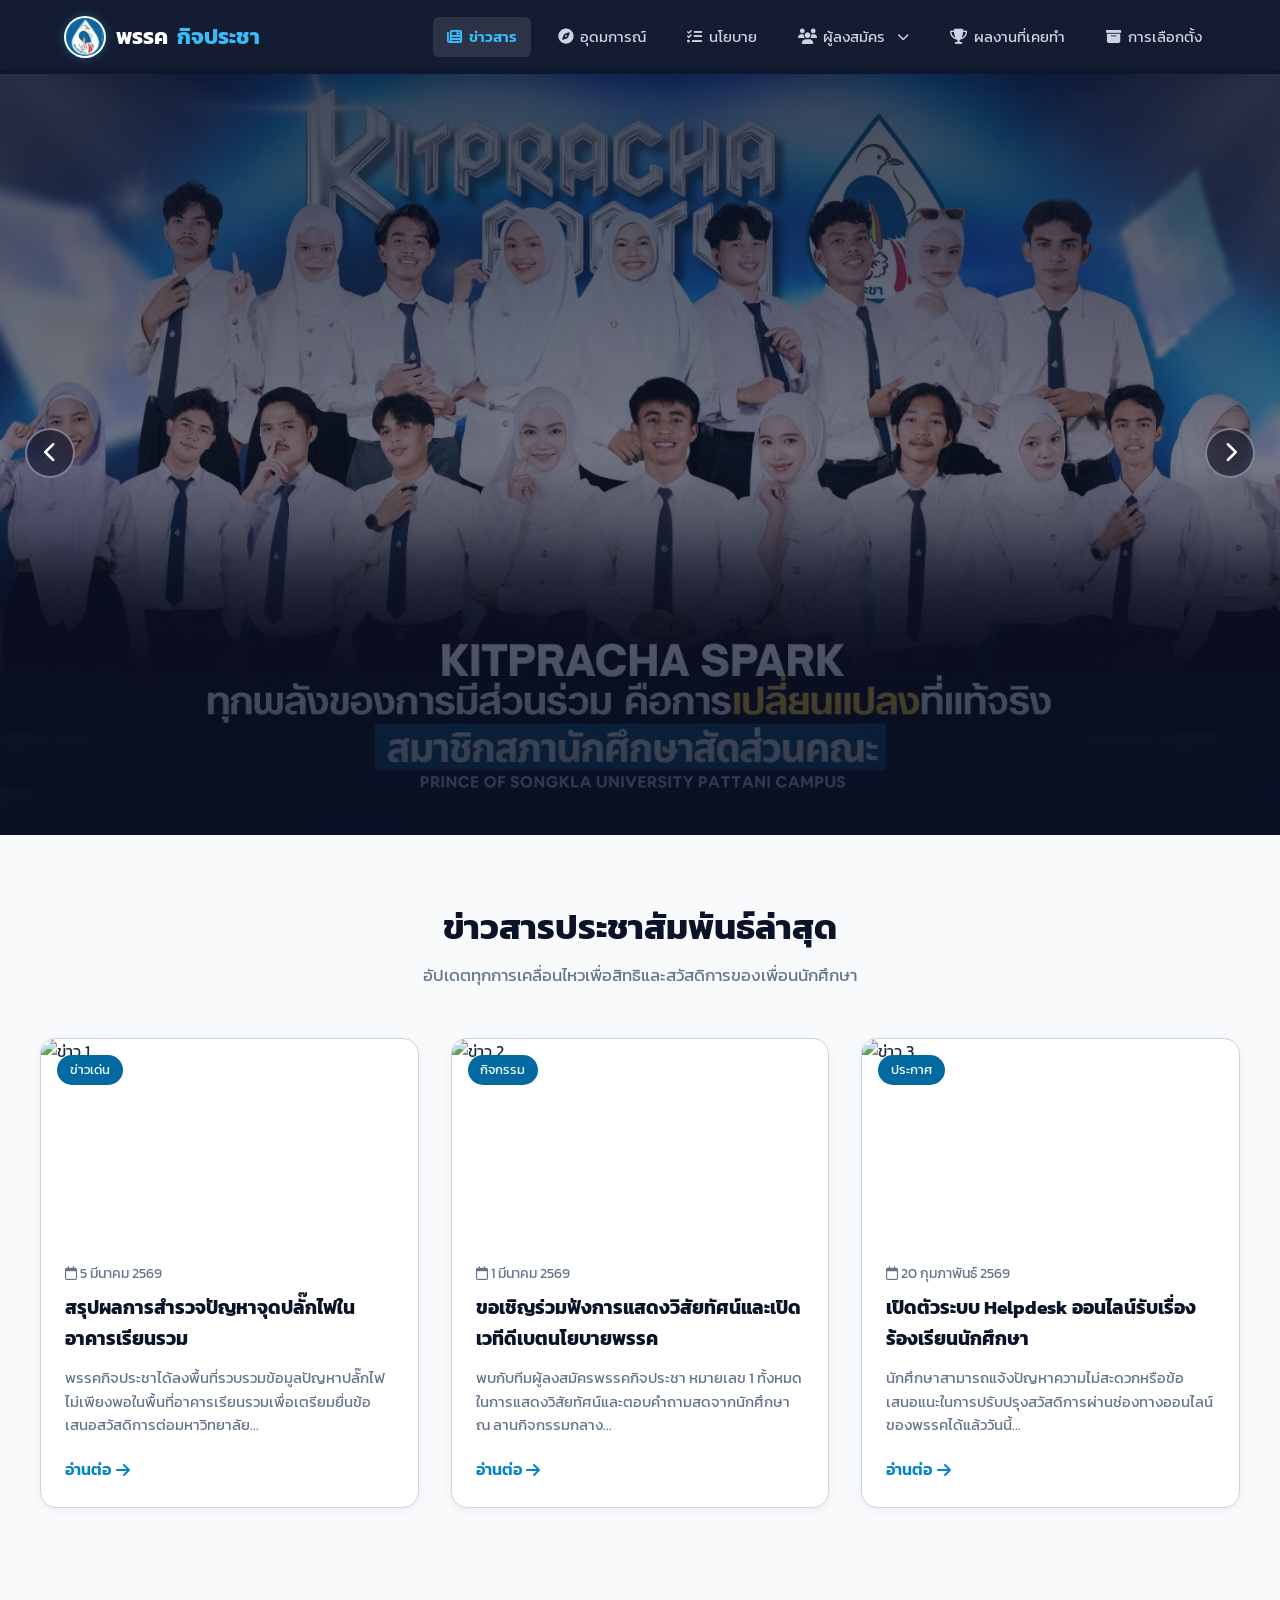
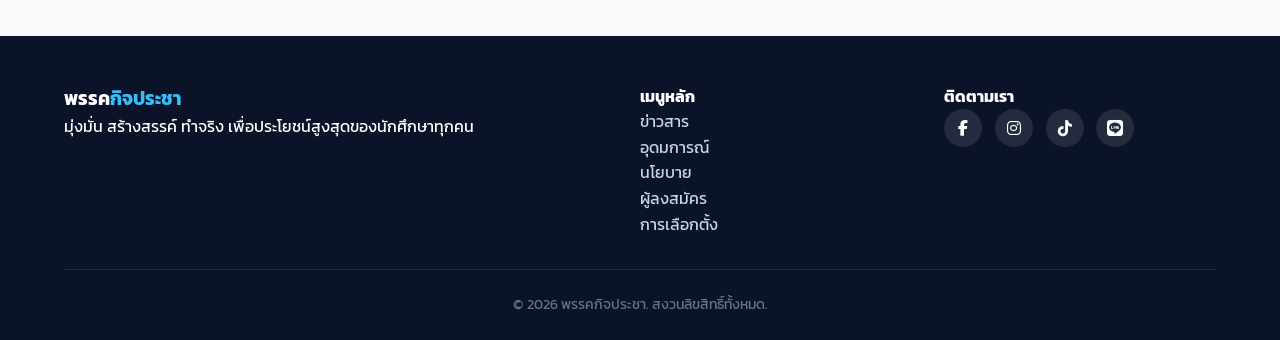
==== commit 3d487f43: "Add files via upload" ====
--- a/index.html
+++ b/index.html
@@ -117,10 +117,13 @@
                     <img src="3.png" alt="สมาชิกสภานักศึกษาสัดส่วนทั่วไป">
                 </div>
                 <div class="hero-bg-slide active">
-                    <img src="สภานักศึกษา.png" alt="สมาชิกสภานักศึกษาสัดส่วนทั่วไป">
+                    <img src="องค์การ.png" alt="ผู้ลงสมัครองค์การบริหาร องค์การนักศึกษา">
                 </div>
                 <div class="hero-bg-slide">
-                    <img src="องค์การ.png" alt="ผู้ลงสมัครองค์การบริหาร องค์การนักศึกษา">
+                    <img src="สภานักศึกษา.png" alt=" สมาชิกสภานักศึกษาสัดส่วนทั่วไป">
+                </div>
+                <div class="hero-bg-slide active">
+                    <img src="สภานักศึกษาสัดส่วนคณะ.jpg" alt="สมาชิกสภานักศึกษาสัดส่วนคณะ">
                 </div>
             </div>
 
@@ -300,22 +303,23 @@
                             <span class="policy-big-letter">S</span>
                             <div>
                                 <h3>Social Students Voice</h3>
-                                <p class="tagline">เสียงประชาคม: รับฟังเสียงนักศึกษา ผลักดัน และแก้ไข</p>
+                                <p class="tagline">เสียงประชาคม </p>
                             </div>
                         </div>
                         <p class="policy-intro">
-                            "ทุกเสียงมีความหมาย ทุกปัญหาต้องมีคำตอบ" มุ่งสร้างกลไกรับฟังข้อเสนอแนะและเสียงสะท้อนจากนักศึกษาเพื่อส่งต่อไปยังมหาวิทยาลัย พร้อมติดตามผลจนเกิดการเปลี่ยนแปลงจริง
-                        </p>
+                            เพราะเราเชื่อว่า
+ทุกเสียงของนักศึกษามีความหมาย
+และทุกความคิดเห็นควรนำไปสู่การเปลี่ยนแปลง</p>
                         <div class="policy-checklist">
-                            <h4>นโยบายและแนวทางดำเนินงาน:</h4>
+                            <h4>นโยบายและแนวทางดำเนินงาน </h4>
                             <ul>
-                                <li><strong>Students Voice Platform:</strong> “ทุกเสียงมีความหมาย ทุกปัญหาต้องมีคำตอบ” สร้างช่องทางรับฟังความคิดเห็นที่เข้าถึงง่าย รวบรวมปัญหาและข้อเสนอของนักศึกษา ส่งต่อถึงมหาวิทยาลัย พร้อมติดตามผลจนเกิดการเปลี่ยนแปลงจริง</li>
-                                <li><strong>จักรยานยืมเรียน:</strong> ผลักดันโครงการจักรยานยืมเรียน 
+                                <li><strong>Students Voice Platform </strong> “ทุกเสียงมีความหมาย ทุกปัญหาต้องมีคำตอบ” สร้างช่องทางรับฟังความคิดเห็นที่เข้าถึงง่าย รวบรวมปัญหาและข้อเสนอของนักศึกษา ส่งต่อถึงมหาวิทยาลัย พร้อมติดตามผลจนเกิดการเปลี่ยนแปลงจริง</li>
+                                <li><strong>จักรยานยืมเรียน </strong> ผลักดันโครงการจักรยานยืมเรียน 
 ช่วยลดภาระค่าเดินทางสำหรับนักศึกษาที่มีข้อจำกัดด้านค่าใช้จ่าย พร้อมเปิดโอกาสให้สามารถยืมจักรยานใช้งานได้</li>
-                                <li><strong>ลานเลเพื่อประชาคม:</strong> ติดตามความคืบหน้าการปรับปรุงอย่างต่อเนื่อง ประสานหน่วยงานที่เกี่ยวข้องให้เร่งดำเนินการ พร้อมสื่อสารความคืบหน้าให้นักศึกษารับทราบอย่างชัดเจน </li>
-                                <li><strong>พัฒนาระบบตรวจสอบหน่วยกิต:</strong> ผลักดันการพัฒนาระบบตรวจสอบหน่วยกิต 
+                                <li><strong>ลานเลเพื่อประชาคม </strong> ติดตามความคืบหน้าการปรับปรุงอย่างต่อเนื่อง ประสานหน่วยงานที่เกี่ยวข้องให้เร่งดำเนินการ พร้อมสื่อสารความคืบหน้าให้นักศึกษารับทราบอย่างชัดเจน </li>
+                                <li><strong>พัฒนาระบบตรวจสอบหน่วยกิต </strong> ผลักดันการพัฒนาระบบตรวจสอบหน่วยกิต 
 เพื่อให้นักศึกษาสามารถตรวจสอบหน่วยกิตที่สะสมได้อย่างสะดวก ชัดเจน และเป็นระบบ พร้อมช่วยวางแผนการเรียนได้อย่างมีประสิทธิภาพ </li>
-                                <li><strong>สวัสดิการห้องสมุด:</strong> ผลักดันการเพิ่มจำนวนปลั๊กไฟภายในห้องสมุด ให้เพียงพอต่อการใช้งาน และ เสนอการขยายระยะเวลาการยืมหนังสือจาก 7 วัน เป็นระยะเวลาที่เหมาะสมมากขึ้น เช่น 1 เดือน เพื่อให้นักศึกษาสามารถใช้พื้นที่และทรัพยากรของห้องสมุดได้อย่างสะดวกและเกิดประโยชน์สูงสุด</li>
+                                <li><strong>สวัสดิการห้องสมุด </strong> ผลักดันการเพิ่มจำนวนปลั๊กไฟภายในห้องสมุด ให้เพียงพอต่อการใช้งาน และ เสนอการขยายระยะเวลาการยืมหนังสือจาก 7 วัน เป็นระยะเวลาที่เหมาะสมมากขึ้น เช่น 1 เดือน เพื่อให้นักศึกษาสามารถใช้พื้นที่และทรัพยากรของห้องสมุดได้อย่างสะดวกและเกิดประโยชน์สูงสุด</li>
                             </ul>
                         </div>
                     </div>
@@ -327,21 +331,21 @@
                             <span class="policy-big-letter">P</span>
                             <div>
                                 <h3>Participation</h3>
-                                <p class="tagline">เวทีศักยภาพ: พื้นที่สำหรับโอกาส</p>
+                                <p class="tagline">เวทีศักยภาพ </p>
                             </div>
                         </div>
                         <p class="policy-intro">
-                            เปิดพื้นที่แห่งการเรียนรู้ การแสดงออก และการมีส่วนร่วมรูปแบบใหม่ ๆ เพื่อให้นักศึกษาทุกคณะได้พัฒนาศักยภาพ สร้างมิตรภาพ และนำความคิดสร้างสรรค์ไปสร้างประโยชน์ร่วมกัน
-                        </p>
+                            เพราะเราเชื่อว่า
+นักศึกษาทุกคนมีศักยภาพ และทุกคนควรมีพื้นที่ในการมีส่วนร่วม</p>
                         <div class="policy-checklist">
-                            <h4>นโยบายและแนวทางดำเนินงาน:</h4>
+                            <h4>นโยบายและแนวทางดำเนินงาน </h4>
                             <ul>
-                                <li><strong>PSU GLOBAL:</strong> ต่อยอด PSU Festival 2026 สู่ “ PSU GLOBAL”  
+                                <li><strong>PSU GLOBAL </strong> ต่อยอด PSU Festival 2026 สู่ “ PSU GLOBAL”  
 ขยายพื้นที่แห่งการแข่งขันและการเรียนรู้ให้ครอบคลุมความสนใจและความถนัดของนักศึกษาทุกคณะ โดยเพิ่มประเภทการแข่งขันที่หลากหลาย เพื่อให้นักศึกษาทุกคนมีพื้นที่ในการแสดงความสามารถและพัฒนาศักยภาพของตนเอง</li>
-                                <li><strong>PSU SPACE (Community for Sharing):</strong> สร้างพื้นที่สำหรับพบปะ พูดคุย และทำความรู้จักเพื่อนใหม่ เปิดโอกาสให้นักศึกษาจากหลายคณะและองค์กรกิจกรรม ได้สร้างความสัมพันธ์ ผ่านกิจกรรมสร้างสรรค์ที่เข้าถึงง่าย เช่น บอร์ดเกมส์เคลื่อนที่</li>
-                                <li><strong>PSU WELLNESS (Healthy for Heart):</strong> ชวนนักศึกษามาเรียนรู้การดูแลสุขภาวะตนเอง ผ่านกิจกรรมที่หลากหลาย เช่น  เต้นแอโรบิค เพื่อให้นักศึกษาได้ดูแลสุขภาพได้รู้จักเพื่อนใหม่ผ่านกิจกรรมที่ทำร่วมกัน</li>
-                                <li><strong>UNITY FOR IMPACT CAMP SS2 (Creative • Connect • Impact):</strong> ต่อยอด UNITY FOR IMPACT CAMP ให้เป็นพื้นที่การเรียนรู้ร่วมกันระหว่างนักศึกษาและชุมชน เปิดโอกาสให้นักศึกษาได้ลงพื้นที่ เรียนรู้บริบทและปัญหาจากสถานการณ์จริง ทำงานร่วมกับคนในชุมชน และนำองค์ความรู้ ความคิดสร้างสรรค์ และทักษะของตนเองมาร่วมสร้างแนวทางที่เป็นประโยชน์ต่อชุมชนอย่างเป็นรูปธรรม</li>
-                                <li><strong>PTU CULTURAL (Think • Exchange • Outstanding):</strong> ความหลากหลายทางวัฒนธรรมและศักยภาพของนักศึกษาจากแต่ละสถาบัน คือพลังสำคัญที่สามารถมาต่อยอดสู่พื้นที่แห่งการเรียนรู้ร่วมกัน โดยเปิดโอกาสให้นักศึกษาได้พบปะ แลกเปลี่ยนมุมมอง เรียนรู้ความแตกต่าง และสร้างความเข้าใจซึ่งกันและกัน เพื่อเชื่อมโยงผู้คนจากหลากหลายสถาบันสู่ความสัมพันธ์และความร่วมมือที่ยั่งยืน</li>
+                                <li><strong>PSU SPACE (Community for Sharing) </strong> สร้างพื้นที่สำหรับพบปะ พูดคุย และทำความรู้จักเพื่อนใหม่ เปิดโอกาสให้นักศึกษาจากหลายคณะและองค์กรกิจกรรม ได้สร้างความสัมพันธ์ ผ่านกิจกรรมสร้างสรรค์ที่เข้าถึงง่าย เช่น บอร์ดเกมส์เคลื่อนที่</li>
+                                <li><strong>PSU WELLNESS (Healthy for Heart) </strong> ชวนนักศึกษามาเรียนรู้การดูแลสุขภาวะตนเอง ผ่านกิจกรรมที่หลากหลาย เช่น  เต้นแอโรบิค เพื่อให้นักศึกษาได้ดูแลสุขภาพได้รู้จักเพื่อนใหม่ผ่านกิจกรรมที่ทำร่วมกัน</li>
+                                <li><strong>UNITY FOR IMPACT CAMP SS2 (Creative • Connect • Impact) </strong> ต่อยอด UNITY FOR IMPACT CAMP ให้เป็นพื้นที่การเรียนรู้ร่วมกันระหว่างนักศึกษาและชุมชน เปิดโอกาสให้นักศึกษาได้ลงพื้นที่ เรียนรู้บริบทและปัญหาจากสถานการณ์จริง ทำงานร่วมกับคนในชุมชน และนำองค์ความรู้ ความคิดสร้างสรรค์ และทักษะของตนเองมาร่วมสร้างแนวทางที่เป็นประโยชน์ต่อชุมชนอย่างเป็นรูปธรรม</li>
+                                <li><strong>PTU CULTURAL (Think • Exchange • Outstanding) </strong> ความหลากหลายทางวัฒนธรรมและศักยภาพของนักศึกษาจากแต่ละสถาบัน คือพลังสำคัญที่สามารถมาต่อยอดสู่พื้นที่แห่งการเรียนรู้ร่วมกัน โดยเปิดโอกาสให้นักศึกษาได้พบปะ แลกเปลี่ยนมุมมอง เรียนรู้ความแตกต่าง และสร้างความเข้าใจซึ่งกันและกัน เพื่อเชื่อมโยงผู้คนจากหลากหลายสถาบันสู่ความสัมพันธ์และความร่วมมือที่ยั่งยืน</li>
                             </ul>
                         </div>
                     </div>
@@ -353,21 +357,23 @@
                             <span class="policy-big-letter">A</span>
                             <div>
                                 <h3>Access & Care</h3>
-                                <p class="tagline">สวัสดิการสารสนเทศ: สวัสดิการ • ความปลอดภัย • การประชาสัมพันธ์</p>
+                                <p class="tagline">สวัสดิการสารสนเทศ</p>
                             </div>
                         </div>
                         <p class="policy-intro">
-                            พัฒนาระบบสวัสดิการพื้นฐาน สิ่งอำนวยความสะดวก และความปลอดภัยภายในมหาวิทยาลัยให้ครอบคลุม ทั่วถึง และตอบโจทย์การใช้ชีวิตและการเรียนรู้ของนักศึกษาทุกคน
+                           เพราะเราเชื่อว่า
+สวัสดิการที่ดี ต้องเข้าถึงง่าย
+และข้อมูลที่สำคัญ ต้องไม่ถูกจำกัดการเข้าถึง
                         </p>
                         <div class="policy-checklist">
-                            <h4>นโยบายและแนวทางดำเนินงาน:</h4>
+                            <h4>นโยบายและแนวทางดำเนินงาน </h4>
                             <ul>
-                                <li><strong>สวัสดิการขั้นพื้นฐาน:</strong> ผลักดันระบบสวัสดิการที่เข้าถึงได้สำหรับนักศึกษาทุกคน โดยรวบรวมข้อมูลสิทธิและสวัสดิการขั้นพื้นฐานไว้ในระบบเดียว เพื่อให้สามารถเข้าถึงสิทธิที่พึงได้รับอย่างง่ายและทั่วถึง</li>
+                                <li><strong>สวัสดิการขั้นพื้นฐาน </strong> ผลักดันระบบสวัสดิการที่เข้าถึงได้สำหรับนักศึกษาทุกคน โดยรวบรวมข้อมูลสิทธิและสวัสดิการขั้นพื้นฐานไว้ในระบบเดียว เพื่อให้สามารถเข้าถึงสิทธิที่พึงได้รับอย่างง่ายและทั่วถึง</li>
                                 <li><strong>จุดรับพัสดุระบบกล้อง CCTV:</strong> จัดตั้งจุดรับ-ส่งพัสดุส่วนกลาง พร้อมติดตั้งระบบกล้องวงจรปิด (CCTV) เพื่ออำนวยความสะดวกในการรับ-ส่งพัสดุ ลดความเสี่ยงการสูญหายหรือตกหล่น พร้อมเพิ่มความมั่นใจในความปลอดภัยของทรัพย์สินนักศึกษา </li>
-                                <li><strong>ผ้าอนามัยฉุกเฉิน:</strong> ผลักดันการจัดตั้งจุดบริการผ้าอนามัยฉุกเฉินบริเวณอาคารเรียนรวม เพื่ออำนวยความสะดวก ลดความกังวล และพร้อมรองรับสถานการณ์เร่งด่วนสำหรับนักศึกษาหญิงได้อย่างทันท่วงที</li>
-                                <li><strong>ยากันยุง:</strong> จัดเตรียมยากันยุงในพื้นที่ส่วนกลางของมหาวิทยาลัย โดยจะจัดให้มียากันยุงตามพื้นที่ส่วนกลางที่นักศึกษาใช้ประโยชน์</li>
-                                <li><strong>ช่องทางแจ้งเหตุฉุกเฉิน:</strong> พัฒนาช่องทางแจ้งเหตุและติดต่อฉุกเฉิน ที่เข้าถึงง่ายและรวดเร็ว เพื่อให้นักศึกษาสามารถขอความช่วยเหลือเมื่อเกิดเหตุไม่ปลอดภัยได้อย่างทันท่วงที</li>
-                                <li><strong>ปลั๊กพ่วงตามสถานที่ทำงาน:</strong> เพิ่มบริการปลั๊กพ่วงสำหรับนักศึกษา 
+                                <li><strong>ผ้าอนามัยฉุกเฉิน </strong> ผลักดันการจัดตั้งจุดบริการผ้าอนามัยฉุกเฉินบริเวณอาคารเรียนรวม เพื่ออำนวยความสะดวก ลดความกังวล และพร้อมรองรับสถานการณ์เร่งด่วนสำหรับนักศึกษาหญิงได้อย่างทันท่วงที</li>
+                                <li><strong>ยากันยุง </strong> จัดเตรียมยากันยุงในพื้นที่ส่วนกลางของมหาวิทยาลัย โดยจะจัดให้มียากันยุงตามพื้นที่ส่วนกลางที่นักศึกษาใช้ประโยชน์</li>
+                                <li><strong>ช่องทางแจ้งเหตุฉุกเฉิน</strong> พัฒนาช่องทางแจ้งเหตุและติดต่อฉุกเฉิน ที่เข้าถึงง่ายและรวดเร็ว เพื่อให้นักศึกษาสามารถขอความช่วยเหลือเมื่อเกิดเหตุไม่ปลอดภัยได้อย่างทันท่วงที</li>
+                                <li><strong>ปลั๊กพ่วงตามสถานที่ทำงาน </strong> เพิ่มบริการปลั๊กพ่วงสำหรับนักศึกษา 
 โดยจัดให้มีปลั๊กพ่วงสำหรับยืมใช้งานผ่านห้องสภานักศึกษาฯ ตามระยะเวลาที่กำหนด เพื่ออำนวยความสะดวกในการเรียนและทำกิจกรรมของนักศึกษา</li>
                             </ul>
                         </div>
@@ -380,19 +386,21 @@
                             <span class="policy-big-letter">R</span>
                             <div>
                                 <h3>Rights</h3>
-                                <p class="tagline">สิทธิเสรีภาพ: นักศึกษา ประชาชน ประชาธิปไตย</p>
+                                <p class="tagline">สิทธิเสรีภาพ  </p>
                             </div>
                         </div>
                         <p class="policy-intro">
-                            มุ่งส่งเสริมให้นักศึกษารู้จัก เข้าใจ และกล้าปกป้องสิทธิของตนเอง พร้อมเปิดพื้นที่แห่งเสรีภาพในการแสดงออกและร่วมสร้างสังคมที่เป็นธรรมและเท่าเทียม
+                            เพราะเราเชื่อว่า 
+ทุกความคิดมีคุณค่า 
+และทุกความคิดสามารถนำไปสู่การเปลี่ยนแปลงได้ 
                         </p>
                         <div class="policy-checklist">
                             <h4>นโยบายและแนวทางดำเนินงาน:</h4>
                             <ul>
-                                <li><strong>เสรีภาพในการแสดงออก:</strong> ส่งเสริมให้นักศึกษาแสดงความคิดเห็น แลกเปลี่ยนมุมมอง ตั้งคำถาม และเสนอแนวคิดต่อประเด็นต่างๆ ได้อย่างสร้างสรรค์ โดยไม่ปิดกั้นความแตกต่างทางความคิดอย่างสร้างสรรค์ ภายใต้การเคารพซึ่งกันและกัน</li>
-                                <li><strong>สิทธิเสรีภาพของนักศึกษา:</strong> สร้างความรู้ความเข้าใจเกี่ยวกับสิทธิและเสรีภาพของนักศึกษา ให้ทุกคนรู้ว่าตนเองมีสิทธิอะไร และสามารถใช้สิทธิเหล่านั้นได้อย่างไร พร้อมส่งเสริมให้นักศึกษากล้าปกป้องสิทธิของตนเอง เคารพสิทธิของผู้อื่น และมีส่วนร่วมในการสร้างสภาพแวดล้อมในมหาวิทยาลัยที่เป็นธรรมและเท่าเทียม</li>
-                                <li><strong>ตัวตนนักศึกษา:</strong> สนับสนุนและเปิดกว้างให้นักศึกษาทุกคนได้แสดงออกถึงตัวตน ความคิด และความสนใจของตนเองอย่างอิสระ โดยเคารพความแตกต่างและสิทธิของผู้อื่น เป็นพื้นที่ที่ทุกคนสามารถเป็นตัวเองได้อย่างมั่นใจและมีส่วนร่วมอย่างเท่าเทียม</li>
-                                <li><strong>พื้นที่ประชาธิปไตย:</strong> สร้างพื้นที่ให้นักศึกษาได้พูดคุย ตั้งคำถาม แลกเปลี่ยนมุมมอง และเรียนรู้ประเด็นประชาธิปไตย สังคม และการเมืองอย่างเปิดกว้าง พร้อมส่งเสริมให้นักศึกษาได้มีส่วนร่วมและนำความคิดของตนเองไปสร้างการเปลี่ยนแปลงที่ดีให้กับสังคม</li>
+                                <li><strong>เสรีภาพในการแสดงออก </strong> ส่งเสริมให้นักศึกษาแสดงความคิดเห็น แลกเปลี่ยนมุมมอง ตั้งคำถาม และเสนอแนวคิดต่อประเด็นต่างๆ ได้อย่างสร้างสรรค์ โดยไม่ปิดกั้นความแตกต่างทางความคิดอย่างสร้างสรรค์ ภายใต้การเคารพซึ่งกันและกัน</li>
+                                <li><strong>สิทธิเสรีภาพของนักศึกษา </strong> สร้างความรู้ความเข้าใจเกี่ยวกับสิทธิและเสรีภาพของนักศึกษา ให้ทุกคนรู้ว่าตนเองมีสิทธิอะไร และสามารถใช้สิทธิเหล่านั้นได้อย่างไร พร้อมส่งเสริมให้นักศึกษากล้าปกป้องสิทธิของตนเอง เคารพสิทธิของผู้อื่น และมีส่วนร่วมในการสร้างสภาพแวดล้อมในมหาวิทยาลัยที่เป็นธรรมและเท่าเทียม</li>
+                                <li><strong>ตัวตนนักศึกษา </strong> สนับสนุนและเปิดกว้างให้นักศึกษาทุกคนได้แสดงออกถึงตัวตน ความคิด และความสนใจของตนเองอย่างอิสระ โดยเคารพความแตกต่างและสิทธิของผู้อื่น เป็นพื้นที่ที่ทุกคนสามารถเป็นตัวเองได้อย่างมั่นใจและมีส่วนร่วมอย่างเท่าเทียม</li>
+                                <li><strong>พื้นที่ประชาธิปไตย </strong> สร้างพื้นที่ให้นักศึกษาได้พูดคุย ตั้งคำถาม แลกเปลี่ยนมุมมอง และเรียนรู้ประเด็นประชาธิปไตย สังคม และการเมืองอย่างเปิดกว้าง พร้อมส่งเสริมให้นักศึกษาได้มีส่วนร่วมและนำความคิดของตนเองไปสร้างการเปลี่ยนแปลงที่ดีให้กับสังคม</li>
                             </ul>
                         </div>
                     </div>
@@ -411,10 +419,10 @@
                             ส่งเสริมพลังความคิดของนักศึกษาเพื่อสร้างสรรค์การเปลี่ยนแปลงและขับเคลื่อนสังคมร่วมกัน
                         </p>
                         <div class="policy-checklist">
-                            <h4>นโยบายและแนวทางดำเนินงาน:</h4>
+                            <h4>นโยบายและแนวทางดำเนินงาน </h4>
                             <ul>
                                 <li>
-                                    <strong>พื้นที่ระดมความคิด:</strong> เปิดพื้นที่ให้นักศึกษาได้พบปะ แลกเปลี่ยนความคิด และแบ่งปันประสบการณ์ ร่วมกันวิเคราะห์ปัญหา ออกแบบแนวทางแก้ไข และนำทักษะของตนเองมาใช้ให้เกิดประโยชน์ พร้อมเชื่อมโยงเครือข่ายที่เกี่ยวข้อง เพื่อเปลี่ยนการเรียนรู้ให้เกิดขึ้นจริงและสร้างประโยชน์ต่อส่วนรวม
+                                    <strong>พื้นที่ระดมความคิด </strong> เปิดพื้นที่ให้นักศึกษาได้พบปะ แลกเปลี่ยนความคิด และแบ่งปันประสบการณ์ ร่วมกันวิเคราะห์ปัญหา ออกแบบแนวทางแก้ไข และนำทักษะของตนเองมาใช้ให้เกิดประโยชน์ พร้อมเชื่อมโยงเครือข่ายที่เกี่ยวข้อง เพื่อเปลี่ยนการเรียนรู้ให้เกิดขึ้นจริงและสร้างประโยชน์ต่อส่วนรวม
                                     <div style="margin-top: 10px; padding-left: 10px; border-left: 2px solid var(--primary-color);">
                                         <p style="margin-bottom: 4px;">• <strong>Social Hackathon:</strong> ความคิดสร้างสรรค์</p>
                                         <p style="margin-bottom: 4px;">• <strong>Pitching Ideas:</strong> การวิเคราะห์</p>
@@ -456,374 +464,198 @@
         </div>
 
         <!-- TAB 1: องค์การนักศึกษา -->
-        <div id="tab-organization" class="org-tab-content active">
-          <h3 class="group-header-title">
-            <i class="fa-solid fa-user-check"></i> ผู้ลงสมัครองค์การบริหาร
-            องค์การนักศึกษา
-          </h3>
-
-          <div class="candidate-photo-grid">
-            <div
-              class="photo-card"
-              onclick="
-                openModal(
-                  'นายอนุมัติ หลังจิ',
-                  'นายกองค์การนักศึกษา',
-                  'นายก.jpg',
-                )
-              "
-            >
-              <div class="photo-frame">
-                <img src="นายก.jpg" alt="ผู้สมัคร" />
-              </div>
-              <div class="photo-card-info">
-                <div class="candidate-name-th">อนุมัติ หลังจิ</div>
-                <div class="candidate-surname-th">คณะรัฐศาสตร์</div>
-                <span class="candidate-position-tag">นายกองค์การนักศึกษา</span>
-              </div>
-            </div>
-
-            <div
-              class="photo-card"
-              onclick="openModal('นายอัซมี อูมา', 'รองนายกคนที่ 1', 'รอง1.JPG')"
-            >
-              <div class="photo-frame">
-                <img src="รอง1.JPG" alt="ผู้สมัคร" />
-              </div>
-              <div class="photo-card-info">
-                <div class="candidate-name-th">อัซมี อูมา</div>
-                <div class="candidate-surname-th">
-                  คณะมนุษยศาสตร์และสังคมศาสตร์
-                </div>
-                <span class="candidate-position-tag">รองนายกคนที่ 1</span>
-              </div>
-            </div>
-
-            <div
-              class="photo-card"
-              onclick="
-                openModal('นางสาวอามาลีนา มามุ', 'รองนายกคนที่ 2', 'รอง2.JPG')
-              "
-            >
-              <div class="photo-frame">
-                <img src="รอง2.JPG" alt="ผู้สมัคร" />
-              </div>
-              <div class="photo-card-info">
-                <div class="candidate-name-th">อามาลีนา มามุ</div>
-                <div class="candidate-surname-th">คณะศึกษาศาสตร์</div>
-                <span class="candidate-position-tag">รองนายกคนที่ 2</span>
-              </div>
-            </div>
-
-            <div
-              class="photo-card"
-              onclick="
-                openModal('นางสาวนูรูลนูฮา เปาะและ', 'เลขานุการ', 'เลขา.JPG')
-              "
-            >
-              <div class="photo-frame">
-                <img src="เลขา.JPG" alt="ผู้สมัคร" />
-              </div>
-              <div class="photo-card-info">
-                <div class="candidate-name-th">นูรูลนูฮา เปาะและ</div>
-                <div class="candidate-surname-th">คณะศึกษาศาสตร์</div>
-                <span class="candidate-position-tag">เลขานุการ</span>
-              </div>
-            </div>
-
-            <div
-              class="photo-card"
-              onclick="
-                openModal('นางสาวตาฮานี เหล็มหมีน', 'เหรัญญิก', 'เหรัญญิก.JPG')
-              "
-            >
-              <div class="photo-frame">
-                <img src="เหรัญญิก.JPG" alt="ผู้สมัคร" />
-              </div>
-              <div class="photo-card-info">
-                <div class="candidate-name-th">ตาฮานี เหล็มหมีน</div>
-                <div class="candidate-surname-th">คณะรัฐศาสตร์</div>
-                <span class="candidate-position-tag">เหรัญญิก</span>
-              </div>
-            </div>
-
-            <div
-              class="photo-card"
-              onclick="
-                openModal(
-                  'นางสาวกัลมานี เจ๊ะฮะ',
-                  'ฝ่ายประชาสัมพันธ์',
-                  'ประชาสัมพันธ์.JPG',
-                )
-              "
-            >
-              <div class="photo-frame">
-                <img src="ประชาสัมพันธ์.JPG" alt="ผู้สมัคร" />
-              </div>
-              <div class="photo-card-info">
-                <div class="candidate-name-th">กัลมานี เจ๊ะฮะ</div>
-                <div class="candidate-surname-th">คณะวิทยาการสื่อสาร</div>
-                <span class="candidate-position-tag">ฝ่ายประชาสัมพันธ์</span>
-              </div>
-            </div>
-
-            <div
-              class="photo-card"
-              onclick="
-                openModal('นายอัลบัสรี เจะมะ', 'ฝ่ายศิลปกรรม', 'ศิลปะ.JPG')
-              "
-            >
-              <div class="photo-frame">
-                <img src="ศิลปะ.JPG" alt="ผู้สมัคร" />
-              </div>
-              <div class="photo-card-info">
-                <div class="candidate-name-th">อัลบัสรี เจะมะ</div>
-                <div class="candidate-surname-th">คณะศิลปกรรมศาสตร์</div>
-                <span class="candidate-position-tag">ฝ่ายศิลปกรรม</span>
-              </div>
-            </div>
-
-            <div
-              class="photo-card"
-              onclick="
-                openModal(
-                  'นายบัสรี มิหนาแดง',
-                  'ฝ่ายพัสดุและอาคารสถานที่',
-                  'พัสดุ.JPG',
-                )
-              "
-            >
-              <div class="photo-frame">
-                <img src="พัสดุ.JPG" alt="ผู้สมัคร" />
-              </div>
-              <div class="photo-card-info">
-                <div class="candidate-name-th">บัสรี มิหนาแดง</div>
-                <div class="candidate-surname-th">คณะรัฐศาสตร์</div>
-                <span class="candidate-position-tag"
-                  >ฝ่ายพัสดุและอาคารสถานที่</span
-                >
-              </div>
-            </div>
-
-            <div
-              class="photo-card"
-              onclick="
-                openModal(
-                  'นางสาวแวนูรฟารอฮาน อาแว',
-                  'ฝ่ายสวัสดิการ',
-                  'สวัสดิการ.JPG',
-                )
-              "
-            >
-              <div class="photo-frame">
-                <img src="สวัสดิการ.JPG" alt="ผู้สมัคร" />
-              </div>
-              <div class="photo-card-info">
-                <div class="candidate-name-th">แวนูรฟารอฮาน อาแว</div>
-                <div class="candidate-surname-th">คณะศึกษาศาสตร์</div>
-                <span class="candidate-position-tag">ฝ่ายสวัสดิการ</span>
-              </div>
-            </div>
-
-            <div
-              class="photo-card"
-              onclick="
-                openModal(
-                  'นางสาวคอยรูนิซะห์ สากอ',
-                  'ฝ่ายนักศึกษาสัมพันธ์',
-                  'นักศึกษาสัมพันธ์.JPG',
-                )
-              "
-            >
-              <div class="photo-frame">
-                <img src="นักศึกษาสัมพันธ์.JPG" alt="ผู้สมัคร" />
-              </div>
-              <div class="photo-card-info">
-                <div class="candidate-name-th">คอยรูนิซะห์ สากอ</div>
-                <div class="candidate-surname-th">
-                  คณะวิทยาศาสตร์และเทคโนโลยี
-                </div>
-                <span class="candidate-position-tag">ฝ่ายนักศึกษาสัมพันธ์</span>
-              </div>
-            </div>
-
-            <div
-              class="photo-card"
-              onclick="
-                openModal(
-                  'นางสาวมุมินะฮ์ สือรี',
-                  'ฝ่ายวิเทศสัมพันธ์',
-                  'วิเทศ.PNG',
-                )
-              "
-            >
-              <div class="photo-frame">
-                <img src="วิเทศ.PNG" alt="ผู้สมัคร" />
-              </div>
-              <div class="photo-card-info">
-                <div class="candidate-name-th">มุมินะฮ์ สือรี</div>
-                <div class="candidate-surname-th">คณะศึกษาศาสตร์</div>
-                <span class="candidate-position-tag">ฝ่ายวิเทศสัมพันธ์</span>
-              </div>
-            </div>
-
-            <div
-              class="photo-card"
-              onclick="
-                openModal(
-                  'นายดารีมีย์ ตุหวันร่าเหม',
-                  'ฝ่ายวิชาการ',
-                  'วิชาการ.JPG',
-                )
-              "
-            >
-              <div class="photo-frame">
-                <img src="วิชาการ.JPG" alt="ผู้สมัคร" />
-              </div>
-              <div class="photo-card-info">
-                <div class="candidate-name-th">ดารีมีย์ ตุหวันร่าเหม</div>
-                <div class="candidate-surname-th">คณะศึกษาศาสตร์</div>
-                <span class="candidate-position-tag">ฝ่ายวิชาการ</span>
-              </div>
-            </div>
-
-            <div
-              class="photo-card"
-              onclick="
-                openModal(
-                  'นายมูฮำหมัดอัซซัด ดะเซ็ง',
-                  'ฝ่ายศิลปะและวัฒนธรรม',
-                  'วัฒนธรรม.JPG',
-                )
-              "
-            >
-              <div class="photo-frame">
-                <img src="วัฒนธรรม.JPG" alt="ผู้สมัคร" />
-              </div>
-              <div class="photo-card-info">
-                <div class="candidate-name-th">มูฮำหมัดอัซซัด ดะเซ็ง</div>
-                <div class="candidate-surname-th">คณะวิทยาการอิสลาม</div>
-                <span class="candidate-position-tag">ฝ่ายศิลปะและวัฒนธรรม</span>
-              </div>
-            </div>
-
-            <div
-              class="photo-card"
-              onclick="
-                openModal(
-                  'นายอัฟนันต์ บิลลาเต๊ะ',
-                  'ฝ่ายบำเพ็ญประโยชน์',
-                  'บำเพ็ญ.JPG',
-                )
-              "
-            >
-              <div class="photo-frame">
-                <img src="บำเพ็ญ.JPG" alt="ผู้สมัคร" />
-              </div>
-              <div class="photo-card-info">
-                <div class="candidate-name-th">อัฟนันต์ บิลลาเต๊ะ</div>
-                <div class="candidate-surname-th">คณะรัฐศาสตร์</div>
-                <span class="candidate-position-tag">ฝ่ายบำเพ็ญประโยชน์</span>
-              </div>
-            </div>
-
-            <div
-              class="photo-card"
-              onclick="
-                openModal('นายมูฮำหมัดไฟซอล หะยีมามะ', 'ฝ่ายกีฬา', 'กีฬา.JPG')
-              "
-            >
-              <div class="photo-frame">
-                <img src="กีฬา.JPG" alt="ผู้สมัคร" />
-              </div>
-              <div class="photo-card-info">
-                <div class="candidate-name-th">มูฮำหมัดไฟซอล หะยีมามะ</div>
-                <div class="candidate-surname-th">คณะศึกษาศาสตร์</div>
-                <span class="candidate-position-tag">ฝ่ายกีฬา</span>
-              </div>
-            </div>
-
-            <div
-              class="photo-card"
-              onclick="openModal('นายซอฟรอน ยากะจิ', 'ฝ่ายสื่อ', 'สื่อ.JPG')"
-            >
-              <div class="photo-frame">
-                <img src="สื่อ.JPG" alt="ผู้สมัคร" />
-              </div>
-              <div class="photo-card-info">
-                <div class="candidate-name-th">ซอฟรอน ยากะจิ</div>
-                <div class="candidate-surname-th">คณะวิทยาการสื่อสาร</div>
-                <span class="candidate-position-tag">ฝ่ายสื่อ</span>
-              </div>
-            </div>
-
-            <div
-              class="photo-card"
-              onclick="
-                openModal('นายอามีร แยแล', 'ฝ่ายประสานงาน', 'ประสานงาน.JPG')
-              "
-            >
-              <div class="photo-frame">
-                <img src="ประสานงาน.JPG" alt="ผู้สมัคร" />
-              </div>
-              <div class="photo-card-info">
-                <div class="candidate-name-th">อามีร แยแล</div>
-                <div class="candidate-surname-th">คณะรัฐศาสตร์</div>
-                <span class="candidate-position-tag">ฝ่ายประสานงาน</span>
-              </div>
-            </div>
-
-            <div
-              class="photo-card"
-              onclick="
-                openModal('นางสาวอันดา สุหลง', 'ฝ่ายพิธีการ', 'พิธีการ.jpg')
-              "
-            >
-              <div class="photo-frame">
-                <img src="พิธีการ.jpg" alt="ผู้สมัคร" />
-              </div>
-              <div class="photo-card-info">
-                <div class="candidate-name-th">อันดา สุหลง</div>
-                <div class="candidate-surname-th">คณะรัฐศาสตร์</div>
-                <span class="candidate-position-tag">ฝ่ายพิธีการ</span>
-              </div>
-            </div>
-
-            <div
-              class="photo-card"
-              onclick="
-                openModal('นายโซฟียัน กะดะแซ', 'ฝ่ายพยาบาล', 'พยาบาล.JPG')
-              "
-            >
-              <div class="photo-frame">
-                <img src="พยาบาล.JPG" alt="ผู้สมัคร" />
-              </div>
-              <div class="photo-card-info">
-                <div class="candidate-name-th">โซฟียัน กะดะแซ</div>
-                <div class="candidate-surname-th">คณะพยาบาลศาสตร์</div>
-                <span class="candidate-position-tag">ฝ่ายพยาบาล</span>
-              </div>
-            </div>
-
-            <div
-              class="photo-card"
-              onclick="
-                openModal('นางสาวอานีส อาลีมามะ', 'ฝ่ายกิจกรรม', 'กิจกรรม.JPG')
-              "
-            >
-              <div class="photo-frame">
-                <img src="กิจกรรม.JPG" alt="ผู้สมัคร" />
-              </div>
-              <div class="photo-card-info">
-                <div class="candidate-name-th">อานีส อาลีมามะ</div>
-                <div class="candidate-surname-th">
-                  คณะมนุษยศาสตร์และสังคมศาสตร์
-                </div>
-                <span class="candidate-position-tag">ฝ่ายกิจกรรม</span>
-              </div>
-            </div>
-          </div>
-        </div>
+        <!-- TAB 1: องค์การนักศึกษา -->
+            <div id="tab-organization" class="org-tab-content active">
+                <h3 class="group-header-title"><i class="fa-solid fa-user-check"></i> ผู้ลงสมัครองค์การบริหาร องค์การนักศึกษา</h3>
+
+                <div class="candidate-photo-grid">
+                    <!-- 1. นายก -->
+                    <div class="photo-card" onclick="openCandidateModal('president')">
+                        <div class="photo-frame"><img src="นายก.jpg" alt="ผู้สมัคร"></div>
+                        <div class="photo-card-info">
+                            <div class="candidate-name-th">อนุมัติ หลังจิ</div>
+                            <div class="candidate-surname-th">คณะรัฐศาสตร์</div>
+                            <span class="candidate-position-tag">นายกองค์การนักศึกษา</span>
+                        </div>
+                    </div>
+
+                    <!-- 2. รองนายกคนที่ 1 -->
+                    <div class="photo-card" onclick="openCandidateModal('vice1')">
+                        <div class="photo-frame"><img src="รอง1.JPG" alt="ผู้สมัคร"></div>
+                        <div class="photo-card-info">
+                            <div class="candidate-name-th">อัซมี อูมา</div>
+                            <div class="candidate-surname-th">คณะมนุษยศาสตร์และสังคมศาสตร์</div>
+                            <span class="candidate-position-tag">รองนายกคนที่ 1</span>
+                        </div>
+                    </div>
+
+                    <!-- 3. รองนายกคนที่ 2 -->
+                    <div class="photo-card" onclick="openCandidateModal('vice2')">
+                        <div class="photo-frame"><img src="รอง2.JPG" alt="ผู้สมัคร"></div>
+                        <div class="photo-card-info">
+                            <div class="candidate-name-th">อามาลีนา มามุ</div>
+                            <div class="candidate-surname-th">คณะศึกษาศาสตร์</div>
+                            <span class="candidate-position-tag">รองนายกคนที่ 2</span>
+                        </div>
+                    </div>
+
+                    <!-- 4. เลขานุการ -->
+                    <div class="photo-card" onclick="openCandidateModal('secretary')">
+                        <div class="photo-frame"><img src="เลขา.JPG" alt="ผู้สมัคร"></div>
+                        <div class="photo-card-info">
+                            <div class="candidate-name-th">นูรูลนูฮา เปาะและ</div>
+                            <div class="candidate-surname-th">คณะศึกษาศาสตร์</div>
+                            <span class="candidate-position-tag">เลขานุการ</span>
+                        </div>
+                    </div>
+
+                    <!-- 5. เหรัญญิก -->
+                    <div class="photo-card" onclick="openCandidateModal('treasurer')">
+                        <div class="photo-frame"><img src="เหรัญญิก.JPG" alt="ผู้สมัคร"></div>
+                        <div class="photo-card-info">
+                            <div class="candidate-name-th">ตาฮานี เหล็มหมีน</div>
+                            <div class="candidate-surname-th">คณะรัฐศาสตร์</div>
+                            <span class="candidate-position-tag">เหรัญญิก</span>
+                        </div>
+                    </div>
+
+                    <!-- ฝ่ายอื่นๆ (แสดง Modal แบบย่อ) -->
+                    <div class="photo-card" onclick="openSimpleModal('นางสาวกัลมานี เจ๊ะฮะ', 'ฝ่ายประชาสัมพันธ์', 'คณะวิทยาการสื่อสาร', 'ประชาสัมพันธ์.JPG')">
+                        <div class="photo-frame"><img src="ประชาสัมพันธ์.JPG" alt="ผู้สมัคร"></div>
+                        <div class="photo-card-info">
+                            <div class="candidate-name-th">กัลมานี เจ๊ะฮะ</div>
+                            <div class="candidate-surname-th">คณะวิทยาการสื่อสาร</div>
+                            <span class="candidate-position-tag">ฝ่ายประชาสัมพันธ์</span>
+                        </div>
+                    </div>
+
+                    <div class="photo-card" onclick="openSimpleModal('นายอัลบัสรี เจะมะ', 'ฝ่ายศิลปกรรม', 'คณะศิลปกรรมศาสตร์', 'ศิลปะ.JPG')">
+                        <div class="photo-frame"><img src="ศิลปะ.JPG" alt="ผู้สมัคร"></div>
+                        <div class="photo-card-info">
+                            <div class="candidate-name-th">อัลบัสรี เจะมะ</div>
+                            <div class="candidate-surname-th">คณะศิลปกรรมศาสตร์</div>
+                            <span class="candidate-position-tag">ฝ่ายศิลปกรรม</span>
+                        </div>
+                    </div>
+
+                    <div class="photo-card" onclick="openSimpleModal('นายบัสรี มิหนาแดง', 'ฝ่ายพัสดุและอาคารสถานที่', 'คณะรัฐศาสตร์', 'พัสดุ.JPG')">
+                        <div class="photo-frame"><img src="พัสดุ.JPG" alt="ผู้สมัคร"></div>
+                        <div class="photo-card-info">
+                            <div class="candidate-name-th">บัสรี มิหนาแดง</div>
+                            <div class="candidate-surname-th">คณะรัฐศาสตร์</div>
+                            <span class="candidate-position-tag">ฝ่ายพัสดุและอาคารสถานที่</span>
+                        </div>
+                    </div>
+
+                    <div class="photo-card" onclick="openSimpleModal('นางสาวแวนูรฟารอฮาน อาแว', 'ฝ่ายสวัสดิการ', 'คณะศึกษาศาสตร์', 'สวัสดิการ.JPG')">
+                        <div class="photo-frame"><img src="สวัสดิการ.JPG" alt="ผู้สมัคร"></div>
+                        <div class="photo-card-info">
+                            <div class="candidate-name-th">แวนูรฟารอฮาน อาแว</div>
+                            <div class="candidate-surname-th">คณะศึกษาศาสตร์</div>
+                            <span class="candidate-position-tag">ฝ่ายสวัสดิการ</span>
+                        </div>
+                    </div>
+
+                    <div class="photo-card" onclick="openSimpleModal('นางสาวคอยรูนิซะห์ สากอ', 'ฝ่ายนักศึกษาสัมพันธ์', 'คณะวิทยาศาสตร์และเทคโนโลยี', 'นักศึกษาสัมพันธ์.JPG')">
+                        <div class="photo-frame"><img src="นักศึกษาสัมพันธ์.JPG" alt="ผู้สมัคร"></div>
+                        <div class="photo-card-info">
+                            <div class="candidate-name-th">คอยรูนิซะห์ สากอ</div>
+                            <div class="candidate-surname-th">คณะวิทยาศาสตร์และเทคโนโลยี</div>
+                            <span class="candidate-position-tag">ฝ่ายนักศึกษาสัมพันธ์</span>
+                        </div>
+                    </div>
+
+                    <div class="photo-card" onclick="openSimpleModal('นางสาวมุมินะฮ์ สือรี', 'ฝ่ายวิเทศสัมพันธ์', 'คณะศึกษาศาสตร์', 'วิเทศ.PNG')">
+                        <div class="photo-frame"><img src="วิเทศ.PNG" alt="ผู้สมัคร"></div>
+                        <div class="photo-card-info">
+                            <div class="candidate-name-th">มุมินะฮ์ สือรี</div>
+                            <div class="candidate-surname-th">คณะศึกษาศาสตร์</div>
+                            <span class="candidate-position-tag">ฝ่ายวิเทศสัมพันธ์</span>
+                        </div>
+                    </div>
+
+                    <div class="photo-card" onclick="openSimpleModal('นายดารีมีย์ ตุหวันร่าเหม', 'ฝ่ายวิชาการ', 'คณะศึกษาศาสตร์', 'วิชาการ.JPG')">
+                        <div class="photo-frame"><img src="วิชาการ.JPG" alt="ผู้สมัคร"></div>
+                        <div class="photo-card-info">
+                            <div class="candidate-name-th">ดารีมีย์ ตุหวันร่าเหม</div>
+                            <div class="candidate-surname-th">คณะศึกษาศาสตร์</div>
+                            <span class="candidate-position-tag">ฝ่ายวิชาการ</span>
+                        </div>
+                    </div>
+
+                    <div class="photo-card" onclick="openSimpleModal('นายมูฮำหมัดอัซซัด ดะเซ็ง', 'ฝ่ายศิลปะและวัฒนธรรม', 'คณะวิทยาการอิสลาม', 'วัฒนธรรม.JPG')">
+                        <div class="photo-frame"><img src="วัฒนธรรม.JPG" alt="ผู้สมัคร"></div>
+                        <div class="photo-card-info">
+                            <div class="candidate-name-th">มูฮำหมัดอัซซัด ดะเซ็ง</div>
+                            <div class="candidate-surname-th">คณะวิทยาการอิสลาม</div>
+                            <span class="candidate-position-tag">ฝ่ายศิลปะและวัฒนธรรม</span>
+                        </div>
+                    </div>
+
+                    <div class="photo-card" onclick="openSimpleModal('นายอัฟนันต์ บิลลาเต๊ะ', 'ฝ่ายบำเพ็ญประโยชน์', 'คณะรัฐศาสตร์', 'บำเพ็ญ.JPG')">
+                        <div class="photo-frame"><img src="บำเพ็ญ.JPG" alt="ผู้สมัคร"></div>
+                        <div class="photo-card-info">
+                            <div class="candidate-name-th">อัฟนันต์ บิลลาเต๊ะ</div>
+                            <div class="candidate-surname-th">คณะรัฐศาสตร์</div>
+                            <span class="candidate-position-tag">ฝ่ายบำเพ็ญประโยชน์</span>
+                        </div>
+                    </div>
+
+                    <div class="photo-card" onclick="openSimpleModal('นายมูฮำหมัดไฟซอล หะยีมามะ', 'ฝ่ายกีฬา', 'คณะศึกษาศาสตร์', 'กีฬา.JPG')">
+                        <div class="photo-frame"><img src="กีฬา.JPG" alt="ผู้สมัคร"></div>
+                        <div class="photo-card-info">
+                            <div class="candidate-name-th">มูฮำหมัดไฟซอล หะยีมามะ</div>
+                            <div class="candidate-surname-th">คณะศึกษาศาสตร์</div>
+                            <span class="candidate-position-tag">ฝ่ายกีฬา</span>
+                        </div>
+                    </div>
+
+                    <div class="photo-card" onclick="openSimpleModal('นายซอฟรอน ยากะจิ', 'ฝ่ายสื่อ', 'คณะวิทยาการสื่อสาร', 'สื่อ.JPG')">
+                        <div class="photo-frame"><img src="สื่อ.JPG" alt="ผู้สมัคร"></div>
+                        <div class="photo-card-info">
+                            <div class="candidate-name-th">ซอฟรอน ยากะจิ</div>
+                            <div class="candidate-surname-th">คณะวิทยาการสื่อสาร</div>
+                            <span class="candidate-position-tag">ฝ่ายสื่อ</span>
+                        </div>
+                    </div>
+
+                    <div class="photo-card" onclick="openSimpleModal('นายอามีร แยแล', 'ฝ่ายประสานงาน', 'คณะรัฐศาสตร์', 'ประสานงาน.JPG')">
+                        <div class="photo-frame"><img src="ประสานงาน.JPG" alt="ผู้สมัคร"></div>
+                        <div class="photo-card-info">
+                            <div class="candidate-name-th">อามีร แยแล</div>
+                            <div class="candidate-surname-th">คณะรัฐศาสตร์</div>
+                            <span class="candidate-position-tag">ฝ่ายประสานงาน</span>
+                        </div>
+                    </div>
+
+                    <div class="photo-card" onclick="openSimpleModal('นางสาวอันดา สุหลง', 'ฝ่ายพิธีการ', 'คณะรัฐศาสตร์', 'พิธีการ.jpg')">
+                        <div class="photo-frame"><img src="พิธีการ.jpg" alt="ผู้สมัคร"></div>
+                        <div class="photo-card-info">
+                            <div class="candidate-name-th">อันดา สุหลง</div>
+                            <div class="candidate-surname-th">คณะรัฐศาสตร์</div>
+                            <span class="candidate-position-tag">ฝ่ายพิธีการ</span>
+                        </div>
+                    </div>
+
+                    <div class="photo-card" onclick="openSimpleModal('นายโซฟียัน กะดะแซ', 'ฝ่ายพยาบาล', 'คณะพยาบาลศาสตร์', 'พยาบาล.JPG')">
+                        <div class="photo-frame"><img src="พยาบาล.JPG" alt="ผู้สมัคร"></div>
+                        <div class="photo-card-info">
+                            <div class="candidate-name-th">โซฟียัน กะดะแซ</div>
+                            <div class="candidate-surname-th">คณะพยาบาลศาสตร์</div>
+                            <span class="candidate-position-tag">ฝ่ายพยาบาล</span>
+                        </div>
+                    </div>
+
+                    <div class="photo-card" onclick="openSimpleModal('นางสาวอานีส อาลีมามะ', 'ฝ่ายกิจกรรม', 'คณะมนุษยศาสตร์และสังคมศาสตร์', 'กิจกรรม.JPG')">
+                        <div class="photo-frame"><img src="กิจกรรม.JPG" alt="ผู้สมัคร"></div>
+                        <div class="photo-card-info">
+                            <div class="candidate-name-th">อานีส อาลีมามะ</div>
+                            <div class="candidate-surname-th">คณะมนุษยศาสตร์และสังคมศาสตร์</div>
+                            <span class="candidate-position-tag">ฝ่ายกิจกรรม</span>
+                        </div>
+                    </div>
+                </div>
+            </div>
 
         <!-- TAB 2: สภานักศึกษา -->
         <div id="tab-council" class="org-tab-content">
@@ -1568,24 +1400,136 @@
       }
 
       // 3. ระบบ Modal Popup แสดงข้อมูลผู้สมัคร
-      function openModal(name, role, imgSrc) {
-        const modal = document.getElementById("candidateModal");
-        document.getElementById("modalBody").innerHTML = `
+      // ฐานข้อมูลและประสบการณ์ของ 5 ผู้บริหารหลัก
+        const candidateData = {
+            president: {
+                name: "นายอนุมัติ หลังจิ",
+                role: "นายกองค์การนักศึกษา",
+                faculty: "คณะรัฐศาสตร์",
+                img: "นายก.jpg",
+                experiences: [
+                    "รองประธานเอกการปกครอง ชั้นปีที่ 1 - 2",
+                    "รองหัวหน้าพรรคกิจประชา ปีการศึกษา 2567",
+                    "คณะทำงานชมรมนักศึกษารักสันติ",
+                    "อนุกรรมการฝ่ายพิธีการ สโมสรนักศึกษาคณะรัฐศาสตร์ 2567",
+                    "นายกสโมสรนักศึกษาคณะรัฐศาสตร์ ปีการศึกษา 2568",
+                    "ผู้จัดโครงการมหกรรมกีฬา 8 PRASAN 2025 ตอน The Land of Aurivale",
+                    "ผู้ร่วมเสวนาในโครงการเสวนาวิชาการ ถอดเปลือกโครงสร้างอุปถัมภ์ ที่ข้ามเส้นความยุติธรรมของรัฐไทย"
+                ]
+            },
+            vice1: {
+                name: "นายอัซมี อูมา",
+                role: "รองนายกคนที่ 1",
+                faculty: "คณะมนุษยศาสตร์และสังคมศาสตร์",
+                img: "รอง1.JPG",
+                experiences: [
+                    "ประธานเอกสังคมสงเคราะห์ ชั้นปีที่ 1",
+                    "อนุกรรมการฝ่ายบำเพ็ญประโยชน์ องค์การบริหาร องค์การนักศึกษา 2567",
+                    "ประธานเอกสังคมสงเคราะห์ ชั้นปีที่ 2",
+                    "ประธานฝ่ายบำเพ็ญประโยชน์ องค์การบริหาร องค์การนักศึกษา 2568",
+                    "ประธานโครงการเรียนรู้สู่ชุมชน ตอน Unity for Impact Camp"
+                ]
+            },
+            vice2: {
+                name: "นางสาวอามาลีนา มามุ",
+                role: "รองนายกคนที่ 2",
+                faculty: "คณะศึกษาศาสตร์",
+                img: "รอง2.JPG",
+                experiences: [
+                    "รองประธานเอกสาขาวิชาการประถมศึกษา ชั้นปีที่ 1",
+                    "อนุกรรมการฝ่ายกิจกรรม องค์การบริหาร องค์การนักศึกษา 2567",
+                    "รองประธานเอกสาขาวิชาการประถมศึกษา ชั้นปีที่ 2",
+                    "ประธานฝ่ายกิจกรรม องค์การบริหาร องค์การนักศึกษา 2568",
+                    "ประธานโครงการวันเด็ก ตอน The dream of kids ความฝันเริ่มต้นที่หัวใจเด็ก",
+                    "ประธานโครงการเปิดโลกกิจกรรม ตอน Beyond learning ก้าวสู่โลก Co - curricular"
+                ]
+            },
+            secretary: {
+                name: "นางสาวนูรูลนูฮา เปาะและ",
+                role: "เลขานุการ",
+                faculty: "คณะศึกษาศาสตร์",
+                img: "เลขา.JPG",
+                experiences: [
+                    "ฝ่ายวิชาการ สาขาวิชาการประถมศึกษา คณะศึกษาศาสตร์ ชั้นปีที่ 1-3",
+                    "อนุกรรมการฝ่ายเลขานุการ องค์การบริหาร องค์การนักศึกษา 2567",
+                    "ประธานฝ่ายวิชาการ องค์การบริหาร องค์การนักศึกษา 2568",
+                    "ประธานโครงการ PSU Festival 2026 ตอน The Arena of wisdom สมรภูมิแห่งปัญญา ผสานศาสตร์ความเชี่ยวชาญ"
+                ]
+            },
+            treasurer: {
+                name: "นางสาวตาฮานี เหล็มหมีน",
+                role: "เหรัญญิก",
+                faculty: "คณะรัฐศาสตร์",
+                img: "เหรัญญิก.JPG",
+                experiences: [
+                    "บอร์ดบริหารของชั้นปีที่ 1",
+                    "อนุกรรมการฝ่ายสวัสดิการ สโมสรคณะรัฐศาสตร์ 2567",
+                    "บอร์ดบริหารสโมสรนักศึกษา ตำแหน่งเหรัญญิก 2568",
+                    "บริหารและจัดสรรงบประมาณ 2569 โครงการมหกรรมกีฬา 8 ประสาน The Land of Aurivale"
+                ]
+            }
+        };
+
+        // ฟังก์ชันเปิด Modal สำหรับ 5 คนหลัก (แสดง Timeline ผลงาน)
+        function openCandidateModal(key) {
+            const data = candidateData[key];
+            if (!data) return;
+
+            const modal = document.getElementById('candidateModal');
+            const expListHtml = data.experiences.map(item => `<li>${item}</li>`).join('');
+
+            document.getElementById('modalBody').innerHTML = `
                 <div class="modal-profile-header">
-                    <img src="${imgSrc}" alt="${name}">
-                    <div>
+                    <div class="modal-avatar-frame">
+                        <img src="${data.img}" alt="${data.name}">
+                    </div>
+                    <div class="modal-header-text">
+                        <span class="modal-role-pill">${data.role}</span>
+                        <h2>${data.name}</h2>
+                        <p class="modal-faculty-text"><i class="fa-solid fa-graduation-cap"></i> ${data.faculty}</p>
+                    </div>
+                </div>
+                <div class="modal-profile-body">
+                    <div class="modal-body-tag">
+                        <i class="fa-solid fa-award"></i> ประสบการณ์และการทำงานที่ผ่านมา
+                    </div>
+                    <ul class="modal-timeline-list">
+                        ${expListHtml}
+                    </ul>
+                </div>
+            `;
+            modal.classList.add('show');
+        }
+
+        // ฟังก์ชันเปิด Modal สำหรับฝ่ายอื่นๆ
+        function openSimpleModal(name, role, faculty, imgSrc) {
+            const modal = document.getElementById('candidateModal');
+            document.getElementById('modalBody').innerHTML = `
+                <div class="modal-profile-header">
+                    <div class="modal-avatar-frame">
+                        <img src="${imgSrc}" alt="${name}">
+                    </div>
+                    <div class="modal-header-text">
+                        <span class="modal-role-pill">${role}</span>
                         <h2>${name}</h2>
-                        <p style="color:var(--primary-color); font-weight:600;">${role}</p>
-                        <p><i class="fa-solid fa-check-circle"></i> พรรคกิจประชา หมายเลข 1</p>
+                        <p class="modal-faculty-text"><i class="fa-solid fa-graduation-cap"></i> ${faculty}</p>
                     </div>
                 </div>
                 <div class="modal-profile-body">
-                    <h4 style="color:var(--dark-color);"><i class="fa-solid fa-quote-left"></i> วิสัยทัศน์</h4>
-                    <p>"ยกระดับนักศึกษา ด้วยพลังมวลประชา"</p>
+                    <div class="modal-body-tag">
+                        <i class="fa-solid fa-quote-left"></i> วิสัยทัศน์และการขับเคลื่อน
+                    </div>
+                    <p style="color: #334155; line-height: 1.6; font-size: 0.95rem; background: #f8fafc; padding: 1rem; border-radius: 12px; border-left: 4px solid var(--primary-color);">
+                        "ยกระดับนักศึกษา ด้วยพลังมวลประชา เพราะเราเชื่อว่าพลังของการมีส่วนร่วม คือการเปลี่ยนแปลงที่แท้จริง"
+                    </p>
                 </div>
             `;
-        modal.classList.add("show");
-      }
+            modal.classList.add('show');
+        }
+
+        function closeModal() {
+            document.getElementById('candidateModal').classList.remove('show');
+        }
 
       function closeModal() {
         document.getElementById("candidateModal").classList.remove("show");
